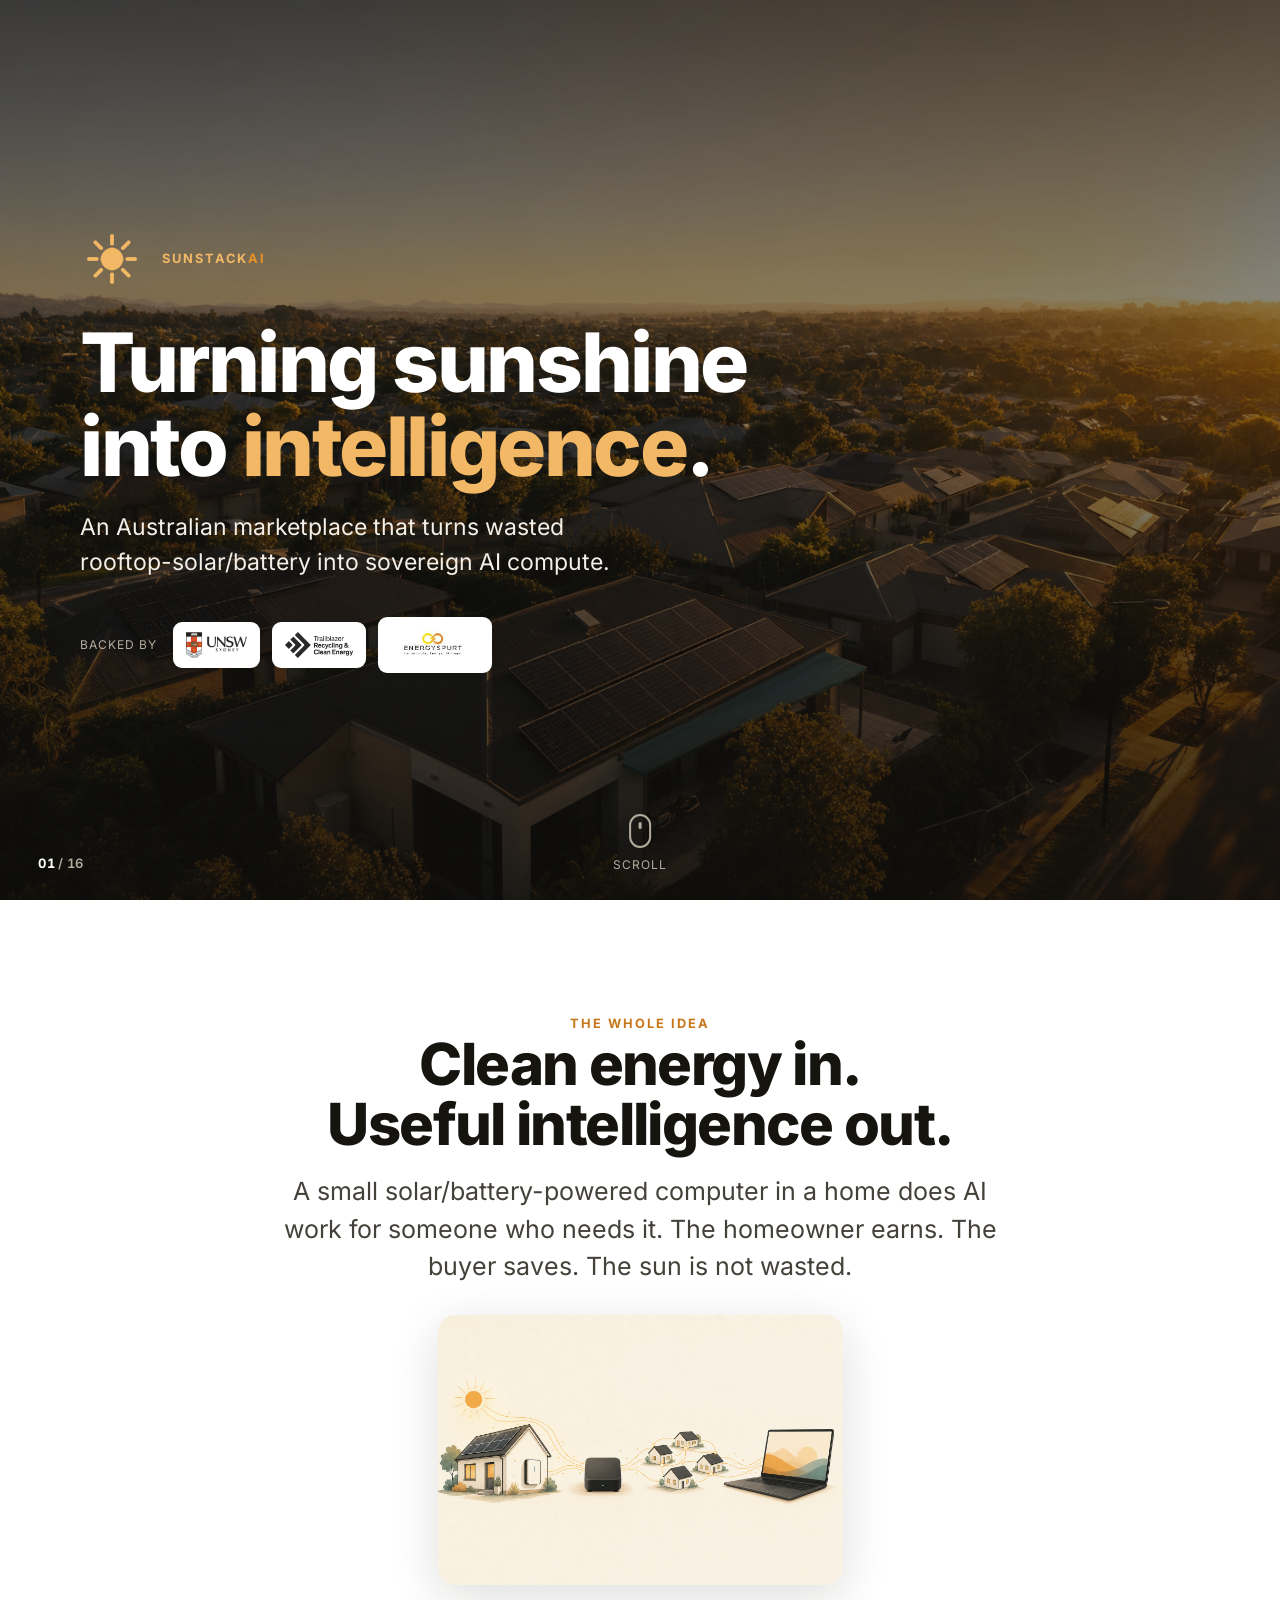
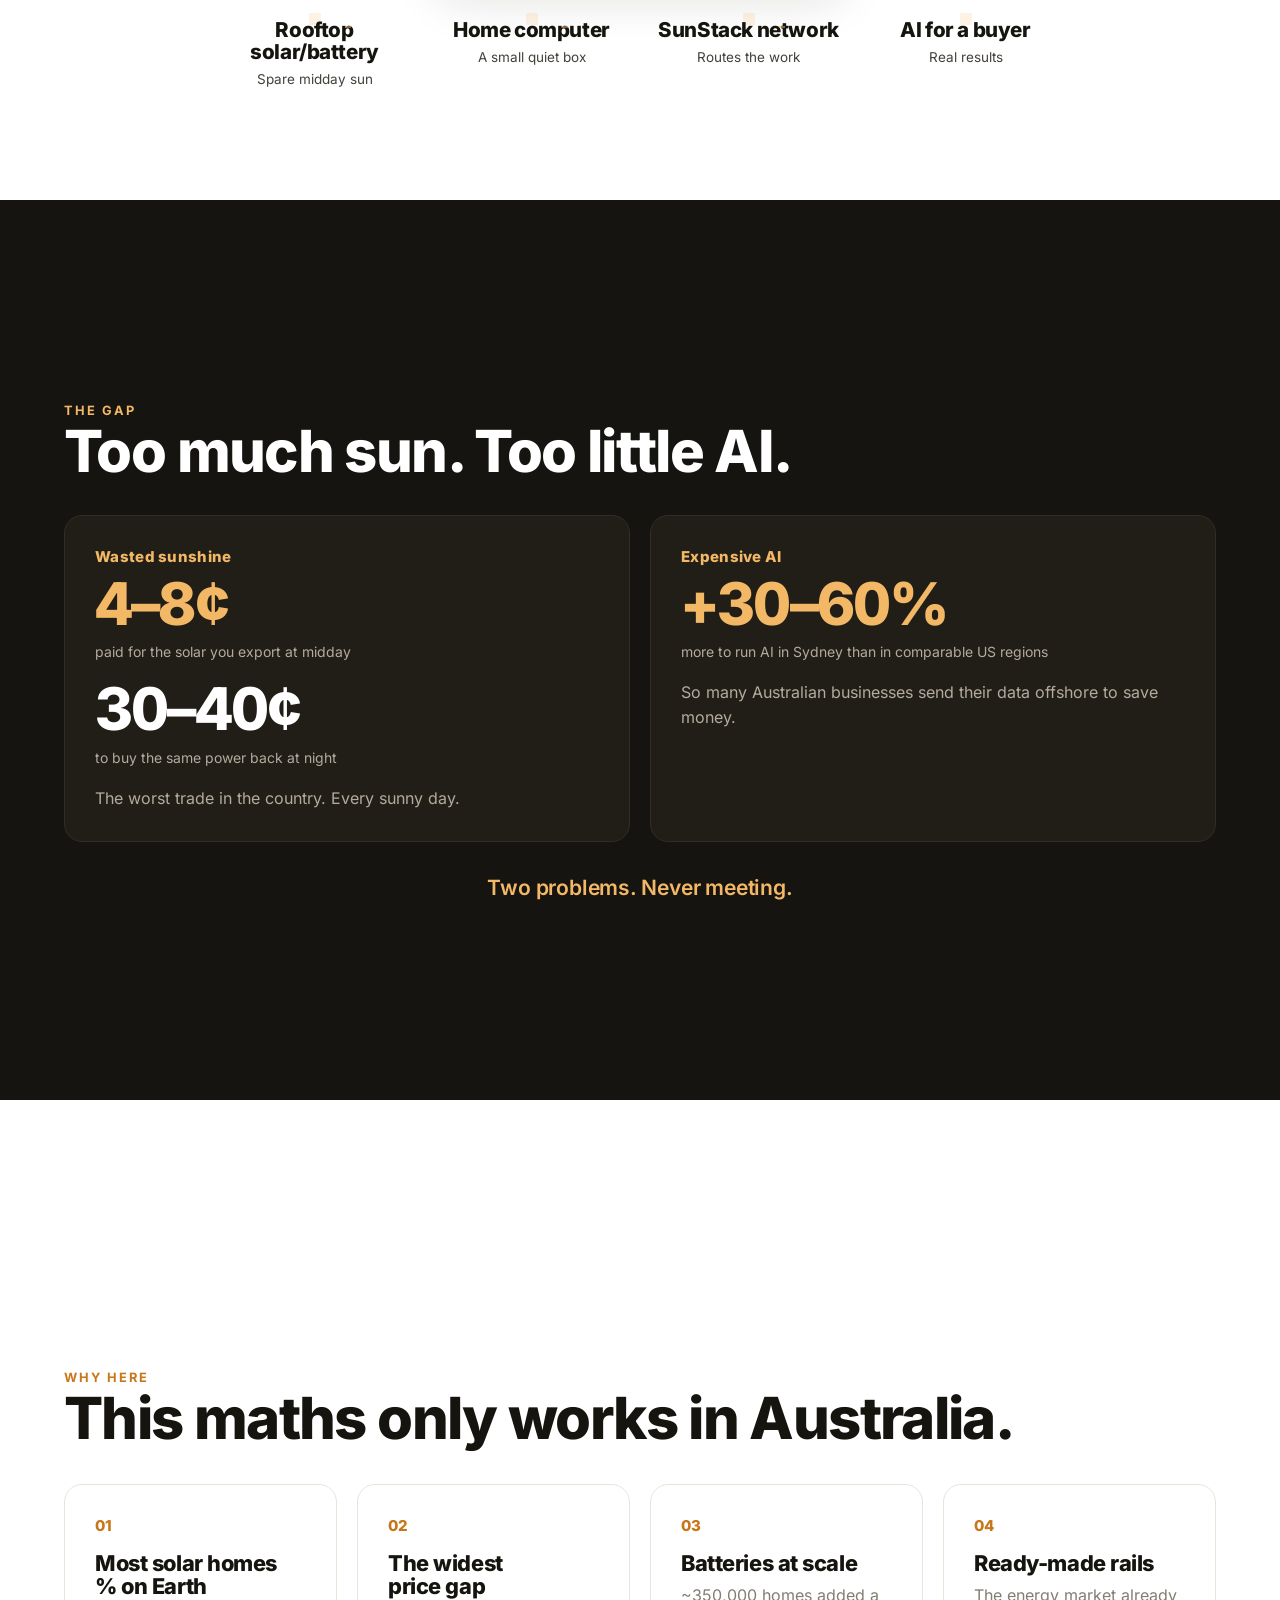
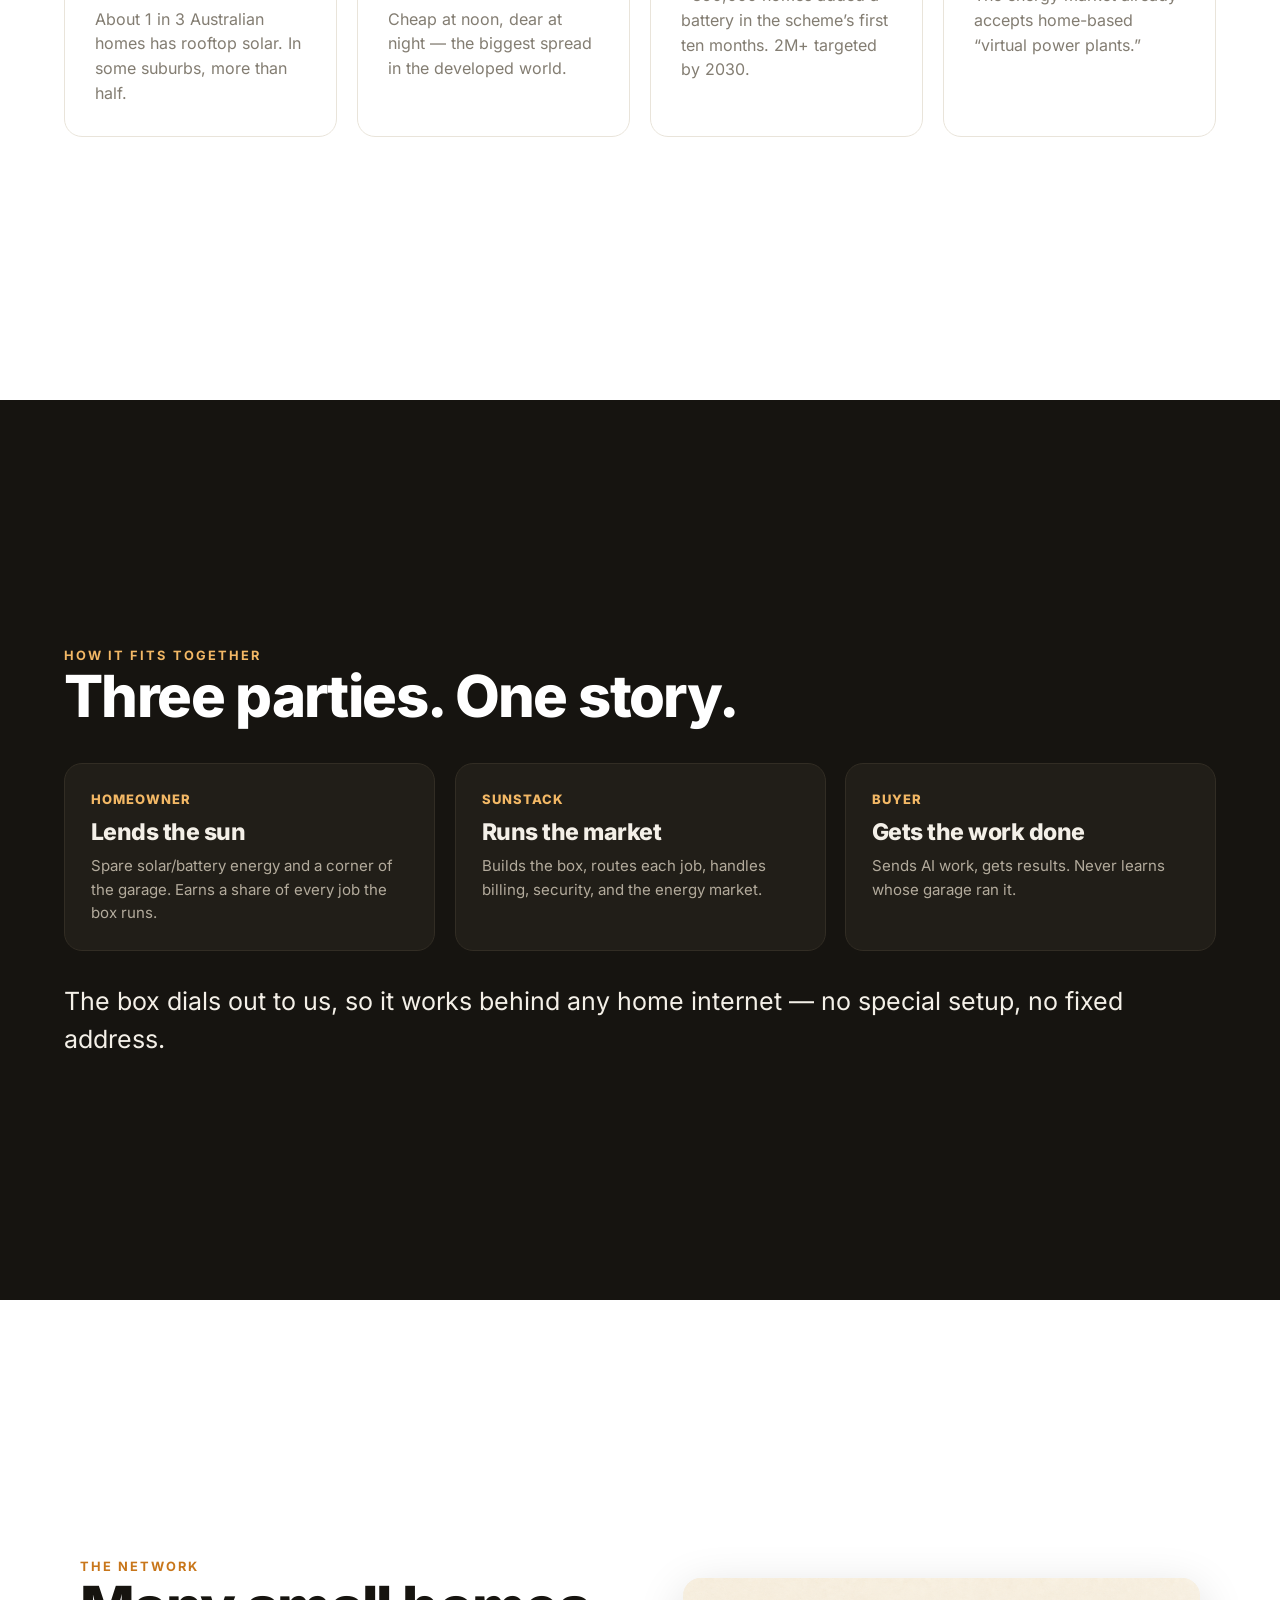
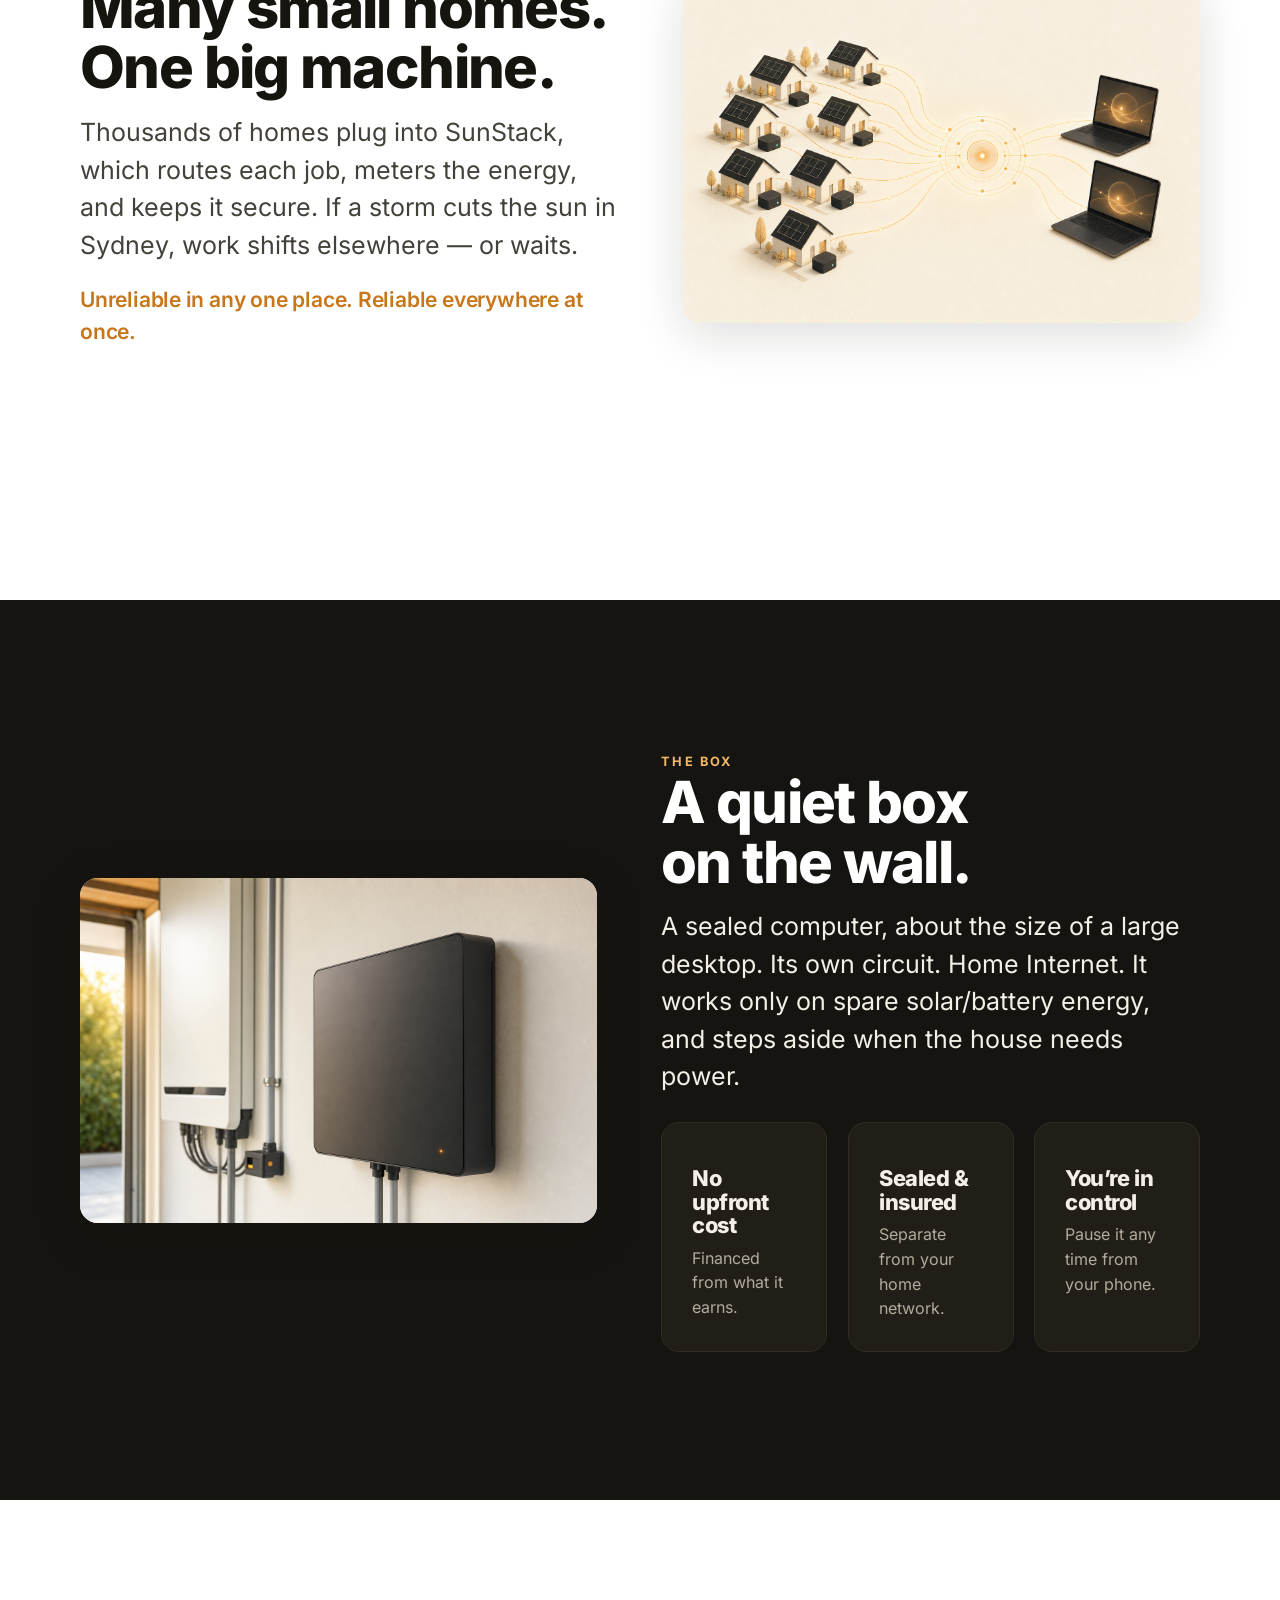
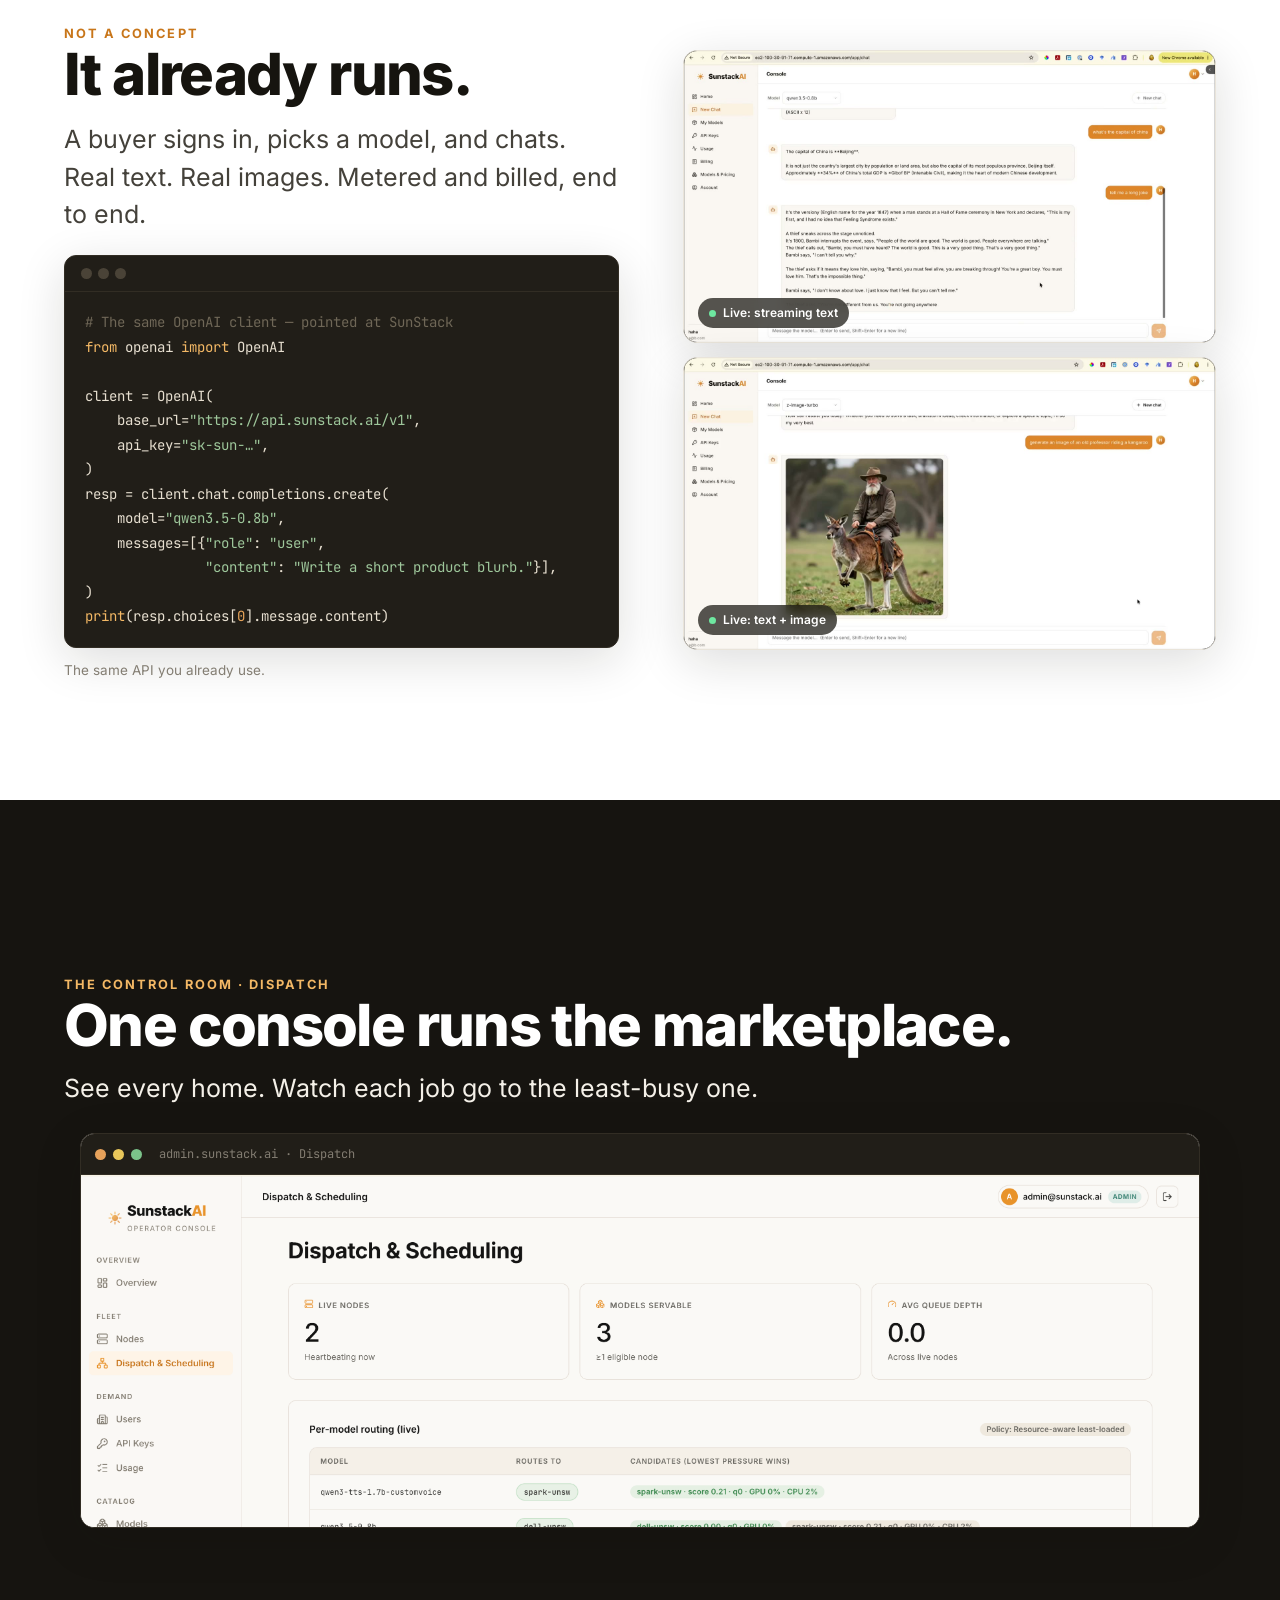
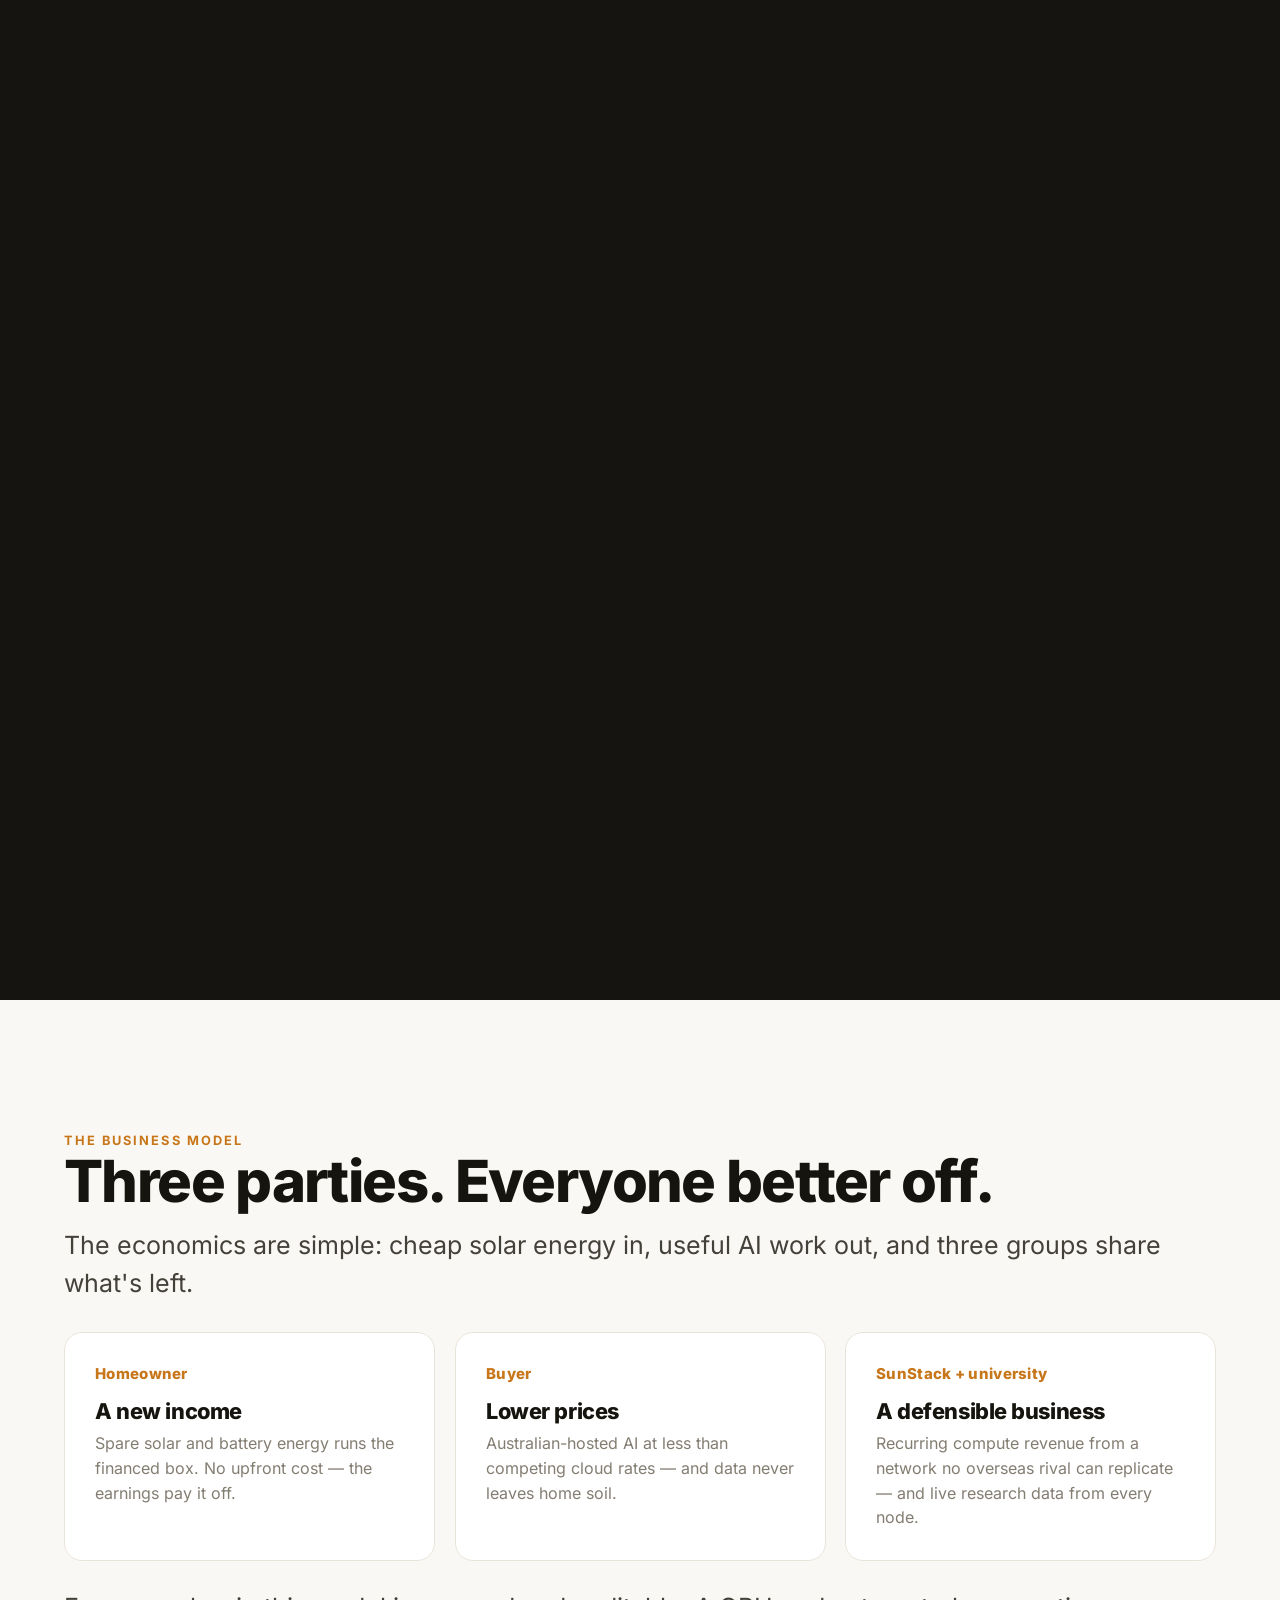
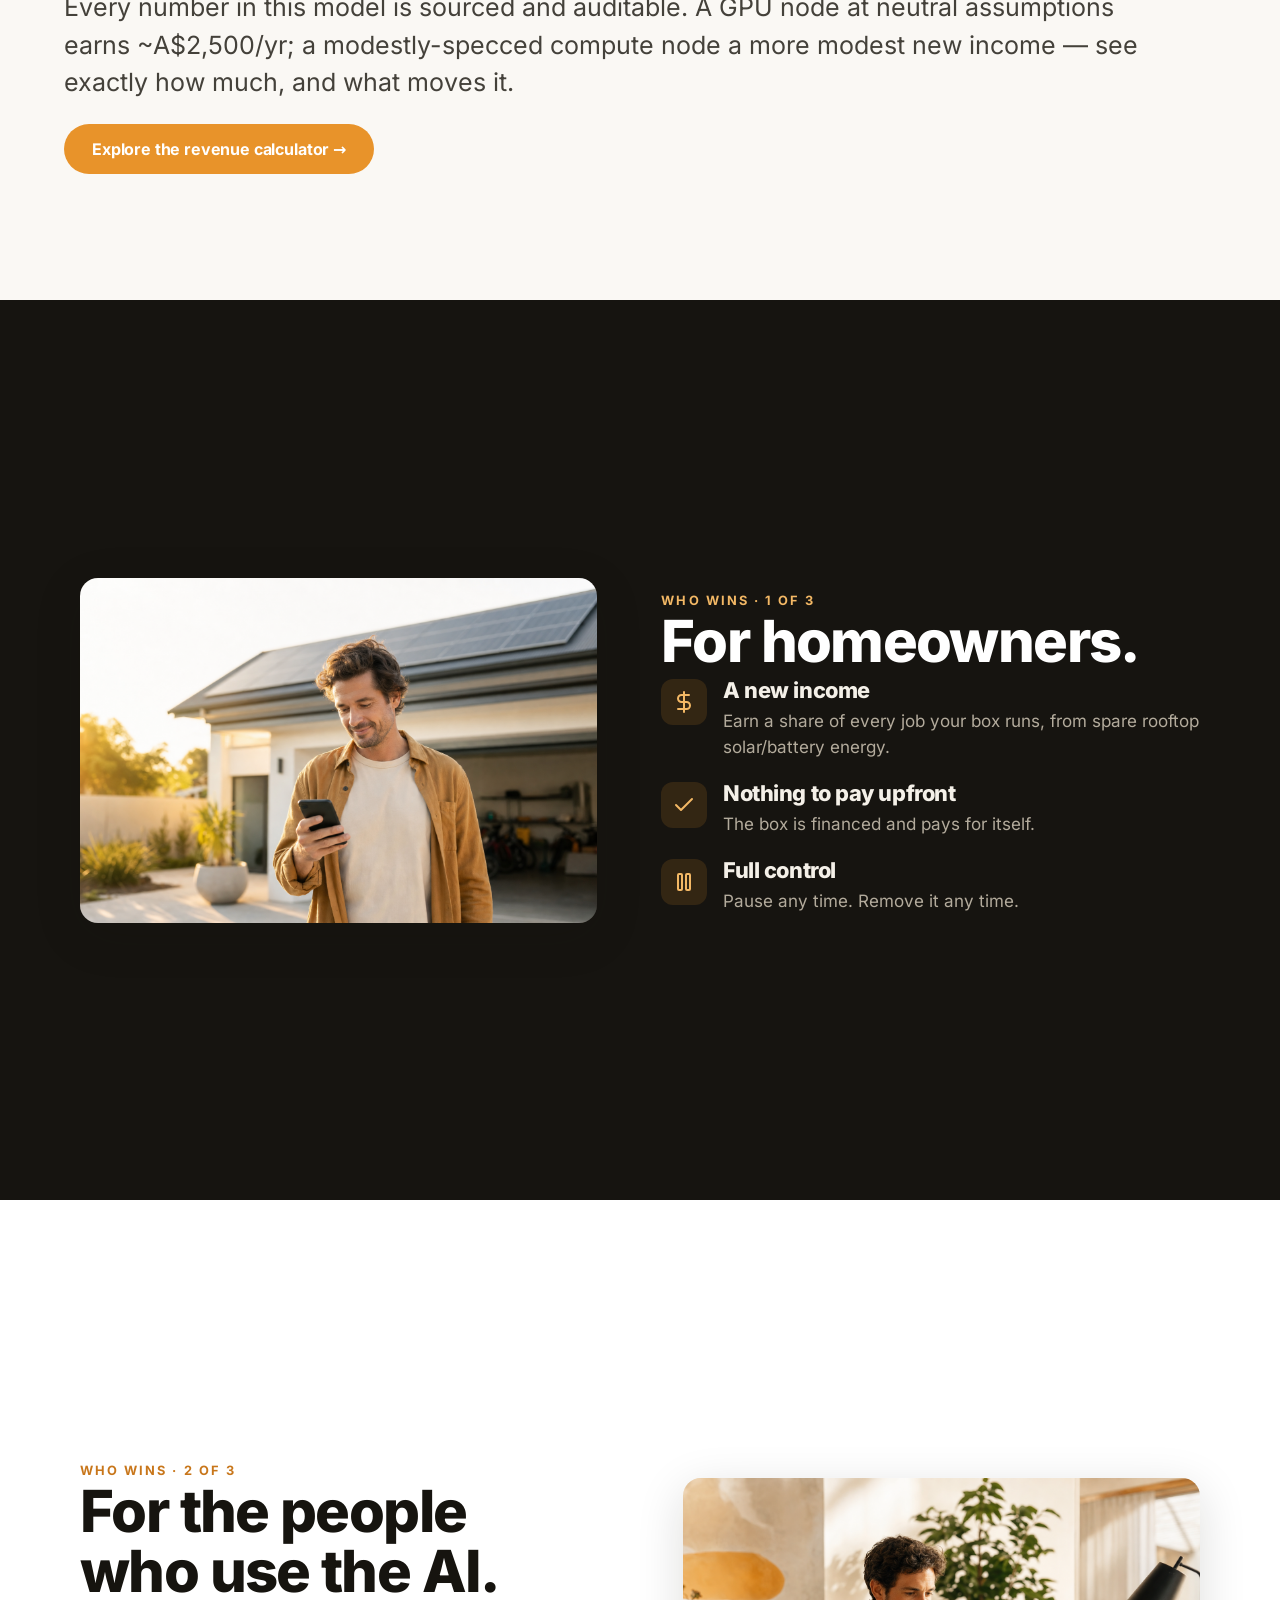
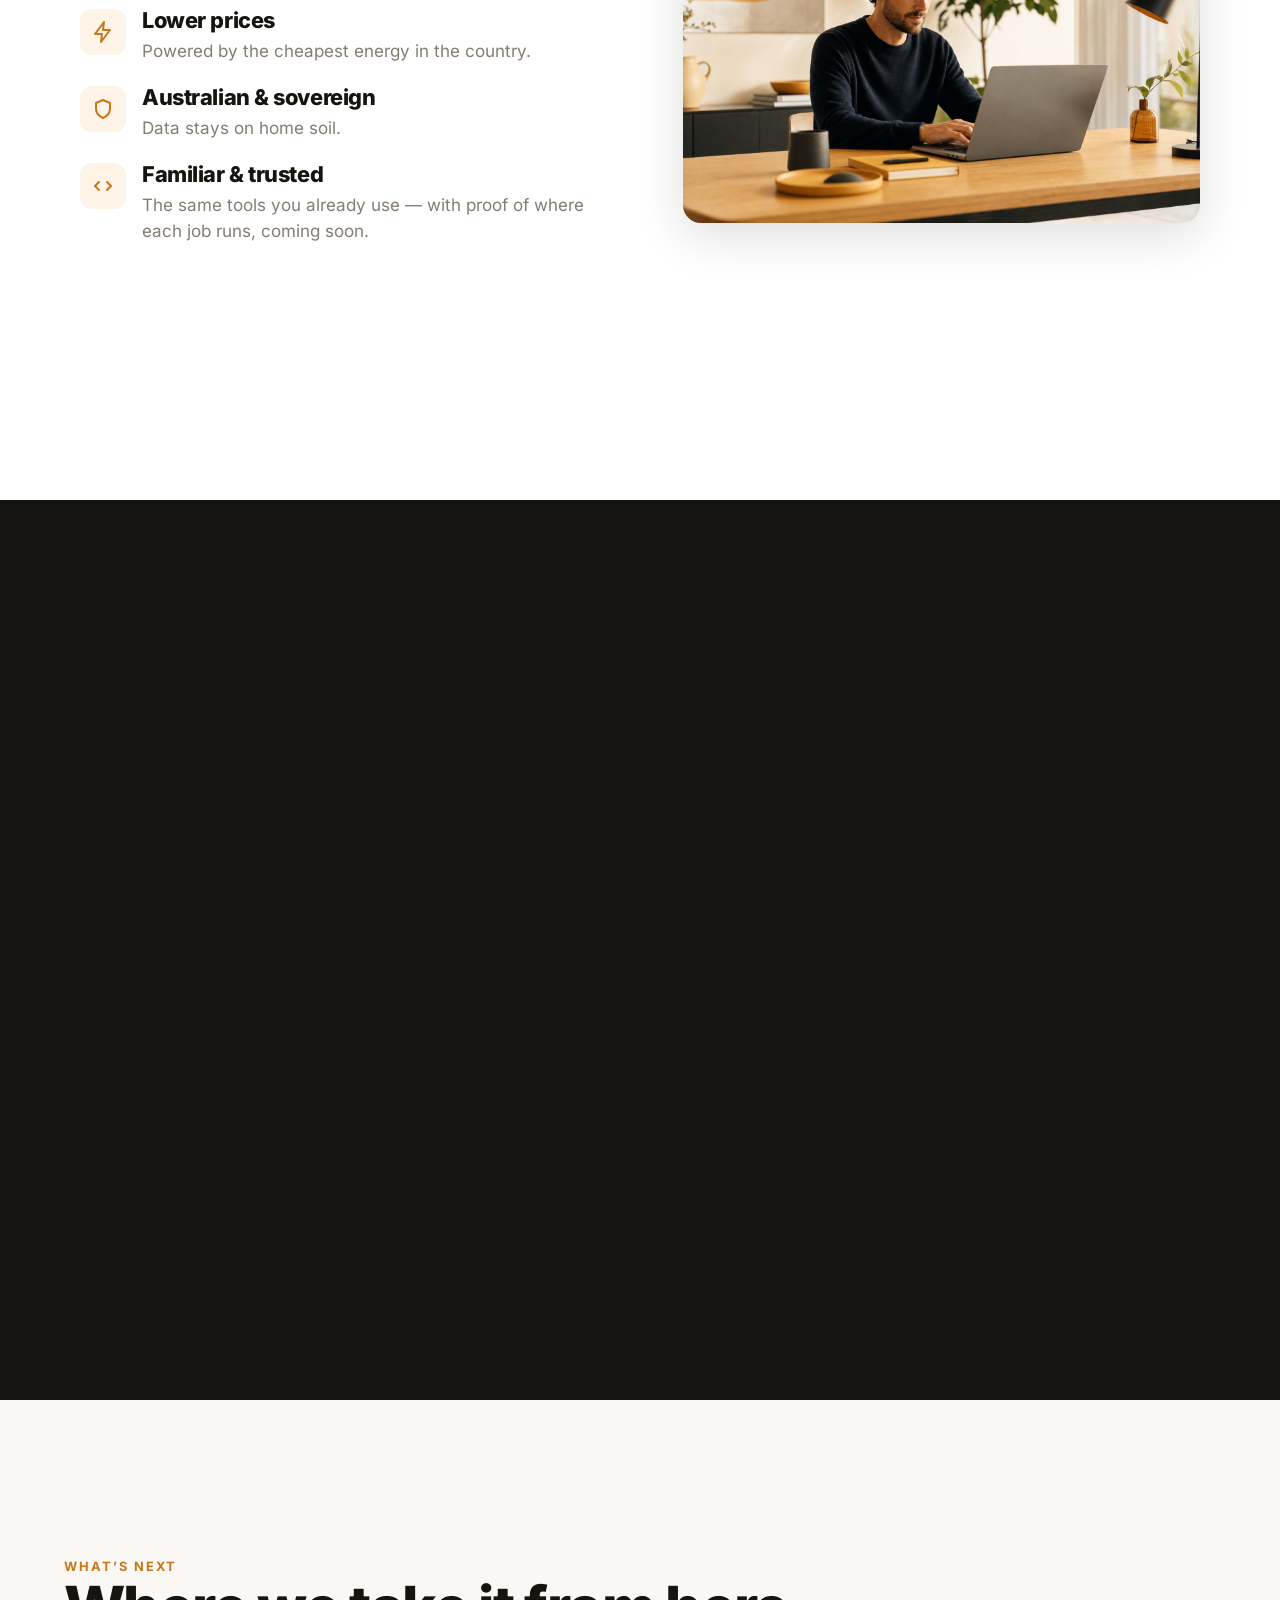
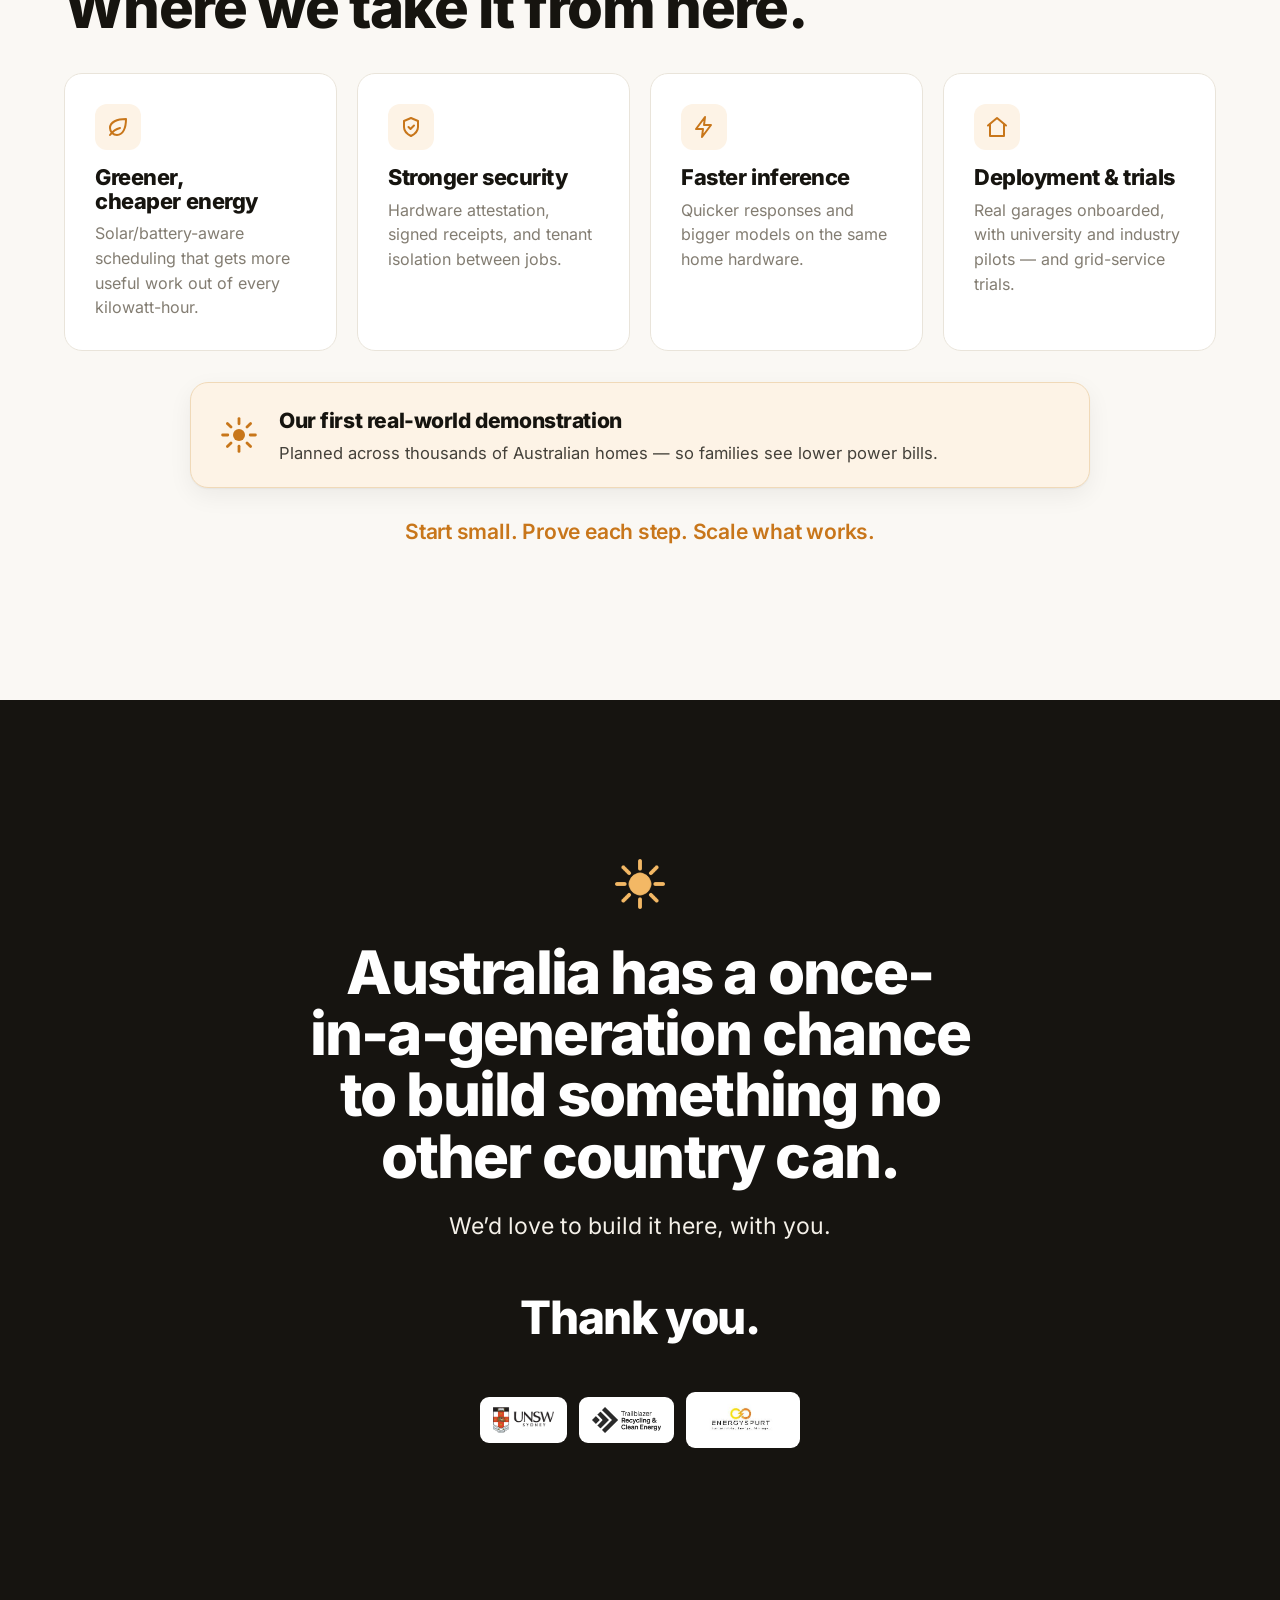
==== index.html @ ddd0b59d "calculator: seven MM-refinements — multimodal catalog, PAIR link, energy card, no overhead/lifetime " ====
<!doctype html>
<html lang="en">
<head>
<meta charset="utf-8" />
<meta name="viewport" content="width=device-width, initial-scale=1" />
<title>SunStack — turning sunshine into intelligence</title>
<meta name="description" content="An Australian marketplace that turns rooftop-solar/battery surplus into sovereign AI compute. Homeowners host solar/battery-powered GPUs; buyers get cheaper, Australia-based AI." />
<meta name="theme-color" content="#161410" />
<meta property="og:title" content="SunStack — turning sunshine into intelligence" />
<meta property="og:description" content="Australia wastes its midday sun and overpays for AI. SunStack connects the two: solar/battery-powered home GPUs serving sovereign AI compute." />
<meta property="og:type" content="website" />
<link rel="icon" type="image/svg+xml" href="assets/favicon.svg" />
<link rel="preload" href="assets/fonts/inter-var.woff2" as="font" type="font/woff2" crossorigin />
<link rel="stylesheet" href="assets/css/styles.css" />
</head>
<body>
<a class="skip" href="#tile-1">Skip to content</a>

<div class="progressbar" id="progressbar" aria-hidden="true"></div>
<header class="topbar" id="topbar" aria-label="Section navigation">
  <a class="wordmark" href="#tile-1" aria-label="SunStack — back to start">
    <svg class="sm" viewBox="0 0 100 100" aria-hidden="true">
      <circle class="core" cx="50" cy="50" r="20"></circle>
      <g>
        <line class="ray" x1="50" y1="8" x2="50" y2="22"></line>
        <line class="ray" x1="50" y1="78" x2="50" y2="92"></line>
        <line class="ray" x1="8" y1="50" x2="22" y2="50"></line>
        <line class="ray" x1="78" y1="50" x2="92" y2="50"></line>
        <line class="ray" x1="21" y1="21" x2="31" y2="31"></line>
        <line class="ray" x1="69" y1="69" x2="79" y2="79"></line>
        <line class="ray" x1="79" y1="21" x2="69" y2="31"></line>
        <line class="ray" x1="31" y1="69" x2="21" y2="79"></line>
      </g>
    </svg>
    Sunstack<span class="ai">AI</span>
  </a>
  <nav class="chapters" id="chapters" aria-label="Sections"></nav>
</header>
<div class="counter" id="counter" aria-hidden="true"><b>01</b> / 16</div>
<div class="kbdhint" id="kbdhint"><kbd>↓</kbd> or <kbd>Space</kbd> to advance</div>

<div class="lightbox" id="lightbox" aria-hidden="true">
  <video id="lightboxVideo" src="assets/video/text-image.mp4" controls loop playsinline></video>
</div>

<main id="deck">

  <!-- 1 · COVER ============================================= -->
  <section class="tile t-dark cover" id="tile-1" data-surface="dark" aria-label="SunStack — cover">
    <div class="bg" id="coverBg"></div>
    <div class="scrim"></div>
    <div class="tile-inner">
      <div class="cover-head" data-anim style="--i:0">
        <svg class="sunmark" viewBox="0 0 100 100" aria-hidden="true">
          <circle class="core" cx="50" cy="50" r="17"></circle>
          <line class="ray" x1="74" y1="50" x2="86" y2="50"></line>
          <line class="ray" x1="67" y1="67" x2="76" y2="76"></line>
          <line class="ray" x1="50" y1="74" x2="50" y2="86"></line>
          <line class="ray" x1="33" y1="67" x2="24" y2="76"></line>
          <line class="ray" x1="26" y1="50" x2="14" y2="50"></line>
          <line class="ray" x1="33" y1="33" x2="24" y2="24"></line>
          <line class="ray" x1="50" y1="26" x2="50" y2="14"></line>
          <line class="ray" x1="67" y1="33" x2="76" y2="24"></line>
        </svg>
        <span class="eyebrow" style="margin:0">Sunstack<span class="ai">AI</span></span>
      </div>
      <h1 class="display" data-anim style="--i:1">Turning sunshine<br>into <span class="accent">intelligence</span>.</h1>
      <p class="sub" data-anim style="--i:2">An Australian marketplace that turns wasted <span class="nowrap">rooftop-solar/battery</span> into sovereign AI compute.</p>
      <div class="backers" data-anim style="--i:3;margin-top:38px">
        <span class="lead-in">Backed by</span>
        <span class="logo-chip"><img src="assets/logos/unsw.png" alt="UNSW" /></span>
        <span class="logo-chip"><img src="assets/logos/trace.png" alt="TRaCE" /></span>
        <a class="logo-chip logo-chip-stacked" href="https://www.energyspurt.com.au/" target="_blank" rel="noopener"><img src="assets/logos/energyspurt.png" alt="Energy Spurt" /></a>
      </div>
    </div>
    <div class="scrollhint" aria-hidden="true"><span class="m"></span>Scroll</div>
  </section>

  <!-- 2 · OVERVIEW (idea + value flow) ====================== -->
  <section class="tile t-light" id="tile-2" data-surface="light" aria-label="Overview">
    <div class="tile-inner narrow" style="text-align:center">
      <span class="eyebrow" data-anim style="--i:0">The whole idea</span>
      <h2 class="h" data-anim style="--i:1">Clean energy in.<br>Useful intelligence out.</h2>
      <p class="lead center" data-anim style="--i:2;margin-top:18px">
        A small solar/battery-powered computer in a home does AI work for someone who needs it.
        The homeowner earns. The buyer saves. The sun is not wasted.
      </p>
      <div class="figure" data-anim style="--i:3;margin-top:30px;max-width:840px;margin-inline:auto">
        <img src="assets/img/value-flow.png" alt="Rooftop solar/battery powers a home compute node, which joins the SunStack network and serves AI to a buyer" onerror="this.closest('.figure').style.display='none'" />
      </div>
      <div class="flowstrip">
        <div class="flowstep" data-anim style="--i:4"><span class="dot"></span><h4>Rooftop solar/battery</h4><p>Spare midday sun</p></div>
        <div class="flowstep" data-anim style="--i:5"><span class="dot"></span><h4>Home computer</h4><p>A small quiet box</p></div>
        <div class="flowstep" data-anim style="--i:6"><span class="dot"></span><h4>SunStack network</h4><p>Routes the work</p></div>
        <div class="flowstep" data-anim style="--i:7"><span class="dot"></span><h4>AI for a buyer</h4><p>Real results</p></div>
      </div>
    </div>
  </section>

  <!-- 3 · THE GAP (motivation, combined) =================== -->
  <section class="tile t-dark" id="tile-3" data-surface="dark" aria-label="The gap">
    <div class="tile-inner wide">
      <span class="eyebrow" data-anim style="--i:0">The gap</span>
      <h2 class="h" data-anim style="--i:1;color:#fff">Too much sun. Too little AI.</h2>
      <div class="cards two" style="margin-top:34px">
        <div class="card" data-anim style="--i:2">
          <div class="knum">Wasted sunshine</div>
          <div class="gap-stats">
            <div class="gstat"><span class="num amber" data-count="8" data-prefix="4–" data-suffix="¢">4–8¢</span><span class="gl">paid for the solar you export at midday</span></div>
            <div class="gstat"><span class="num" data-count="40" data-prefix="30–" data-suffix="¢">30–40¢</span><span class="gl">to buy the same power back at night</span></div>
          </div>
          <p class="cardnote">The worst trade in the country. Every sunny day.</p>
        </div>
        <div class="card" data-anim style="--i:3">
          <div class="knum">Expensive AI</div>
          <div class="gap-stats">
            <div class="gstat"><span class="num amber" data-count="60" data-prefix="+30–" data-suffix="%">+30–60%</span><span class="gl">more to run AI in Sydney than in comparable US regions</span></div>
          </div>
          <p class="cardnote">So many Australian businesses send their data offshore to save money.</p>
        </div>
      </div>
      <p class="kicker" data-anim style="--i:4;text-align:center;margin-top:30px">Two problems. Never meeting.</p>
    </div>
  </section>

  <!-- 4 · WHY AUSTRALIA ==================================== -->
  <section class="tile t-light" id="tile-4" data-surface="light" aria-label="Why only Australia">
    <div class="tile-inner wide">
      <span class="eyebrow" data-anim style="--i:0">Why here</span>
      <h2 class="h" data-anim style="--i:1">This maths only works in Australia.</h2>
      <div class="cards" style="margin-top:36px">
        <div class="card" data-anim style="--i:2">
          <div class="knum">01</div><h3>Most solar homes % on Earth</h3>
          <p>About 1 in 3 Australian homes has rooftop solar. In some suburbs, more than half.</p>
        </div>
        <div class="card" data-anim style="--i:3">
          <div class="knum">02</div><h3>The widest price gap</h3>
          <p>Cheap at noon, dear at night — the biggest spread in the developed world.</p>
        </div>
        <div class="card" data-anim style="--i:4">
          <div class="knum">03</div><h3>Batteries at scale</h3>
          <p>~350,000 homes added a battery in the scheme’s first ten months. 2M+ targeted by 2030.</p>
        </div>
        <div class="card" data-anim style="--i:5">
          <div class="knum">04</div><h3>Ready-made rails</h3>
          <p>The energy market already accepts home-based “virtual power plants.”</p>
        </div>
      </div>
    </div>
  </section>

  <!-- 5 · THREE PARTIES =================================== -->
  <section class="tile t-dark" id="tile-5" data-surface="dark" aria-label="Three parties, one story">
    <div class="tile-inner wide">
      <span class="eyebrow" data-anim style="--i:0">How it fits together</span>
      <h2 class="h" data-anim style="--i:1;color:#fff">Three parties. One story.</h2>
      <div class="trio" style="margin-top:36px">
        <div class="who" data-anim style="--i:2">
          <div class="role">Homeowner</div>
          <h3>Lends the sun</h3>
          <p>Spare solar/battery energy and a corner of the garage. Earns a share of every job the box runs.</p>
        </div>
        <div class="who" data-anim style="--i:3">
          <div class="role">SunStack</div>
          <h3>Runs the market</h3>
          <p>Builds the box, routes each job, handles billing, security, and the energy market.</p>
        </div>
        <div class="who" data-anim style="--i:4">
          <div class="role">Buyer</div>
          <h3>Gets the work done</h3>
          <p>Sends AI work, gets results. Never learns whose garage ran it.</p>
        </div>
      </div>
      <p class="lead" data-anim style="--i:5;margin-top:32px;max-width:70ch">
        The box dials out to us, so it works behind any home internet — no special setup, no fixed address.
      </p>
    </div>
  </section>

  <!-- 6 · THE NETWORK ===================================== -->
  <section class="tile t-light" id="tile-6" data-surface="light" aria-label="How the network is structured">
    <div class="tile-inner">
      <div class="split">
        <div class="copy">
          <span class="eyebrow" data-anim style="--i:0">The network</span>
          <h2 class="h" data-anim style="--i:1">Many small homes.<br>One big machine.</h2>
          <p class="lead" data-anim style="--i:2;margin-top:16px">
            Thousands of homes plug into SunStack, which routes each job, meters the energy, and
            keeps it secure. If a storm cuts the sun in Sydney, work shifts elsewhere — or waits.
          </p>
          <p class="kicker" data-anim style="--i:3;margin-top:20px">Unreliable in any one place. Reliable everywhere at once.</p>
        </div>
        <div class="media">
          <div class="figure" data-anim style="--i:4">
            <img src="assets/img/network-structure.png" alt="Many home solar nodes gathered through the SunStack hub and out to the laptops of the people who use the AI" onerror="this.closest('.figure').style.display='none'" />
          </div>
        </div>
      </div>
    </div>
  </section>

  <!-- 7 · THE NODE ========================================= -->
  <section class="tile t-dark" id="tile-7" data-surface="dark" aria-label="What lives in the garage">
    <div class="tile-inner">
      <div class="split media-left">
        <div class="media">
          <div class="figure" data-anim style="--i:0">
            <img src="assets/img/node-garage.png" alt="A small sealed SunStack compute node mounted on a clean garage wall" onerror="this.closest('.figure').style.background='var(--dark-2)'" />
          </div>
        </div>
        <div class="copy">
          <span class="eyebrow" data-anim style="--i:1">The box</span>
          <h2 class="h" data-anim style="--i:2;color:#fff">A quiet box on the wall.</h2>
          <p class="lead" data-anim style="--i:3;margin-top:16px">
            A sealed computer, about the size of a large desktop. Its own circuit.
            Home Internet. It works only on spare solar/battery energy, and steps aside when the house needs power.
          </p>
          <div class="cards three" style="margin-top:26px">
            <div class="card" data-anim style="--i:4"><h3>No upfront cost</h3><p>Financed from what it earns.</p></div>
            <div class="card" data-anim style="--i:5"><h3>Sealed &amp; insured</h3><p>Separate from your home network.</p></div>
            <div class="card" data-anim style="--i:6"><h3>You’re in control</h3><p>Pause it any time from your phone.</p></div>
          </div>
        </div>
      </div>
    </div>
  </section>

  <!-- 8 · PROTOTYPE: BUYER DEMO =========================== -->
  <section class="tile t-light" id="tile-8" data-surface="light" aria-label="It runs today — buyer demo">
    <div class="tile-inner wide">
      <div class="split">
        <div class="copy">
          <span class="eyebrow" data-anim style="--i:0">Not a concept</span>
          <h2 class="h" data-anim style="--i:1">It already runs.</h2>
          <p class="lead" data-anim style="--i:2;margin-top:16px">
            A buyer signs in, picks a model, and chats. Real text. Real images.
            Metered and billed, end to end.
          </p>
          <div class="codecard" data-anim style="--i:3;margin-top:22px">
            <div class="bar"><i></i><i></i><i></i></div>
<pre><span class="c"># The same OpenAI client — pointed at SunStack</span>
<span class="k">from</span> openai <span class="k">import</span> OpenAI

client = OpenAI(
    base_url=<span class="s">"https://api.sunstack.ai/v1"</span>,
    api_key=<span class="s">"sk-sun-…"</span>,
)
resp = client.chat.completions.create(
    model=<span class="s">"qwen3.5-0.8b"</span>,
    messages=[{<span class="s">"role"</span>: <span class="s">"user"</span>,
               <span class="s">"content"</span>: <span class="s">"Write a short product blurb."</span>}],
)
<span class="k">print</span>(resp.choices[<span class="n">0</span>].message.content)</pre>
          </div>
          <p data-anim style="--i:4;margin-top:12px;color:var(--muted);font-size:13.5px">The same API you already use.</p>
        </div>
        <div class="media media-videos">
          <div class="videowrap" data-anim style="--i:2" role="button" tabindex="0" aria-label="Play the streaming-text demo full screen">
            <video src="assets/video/text-only.mp4" poster="assets/video/text-only-poster.jpg" muted loop playsinline autoplay preload="metadata"></video>
            <div class="tag"><span class="live"></span> Live: streaming text</div>
          </div>
          <div class="videowrap" data-anim style="--i:3" role="button" tabindex="0" aria-label="Play the text-and-image demo full screen">
            <video src="assets/video/text-image.mp4" poster="assets/video/poster.jpg" muted loop playsinline autoplay preload="metadata"></video>
            <div class="tag"><span class="live"></span> Live: text + image</div>
          </div>
        </div>
      </div>
    </div>
  </section>

  <!-- 9 · PROTOTYPE: OPERATOR DISPATCH ==================== -->
  <section class="tile t-dark" id="tile-9" data-surface="dark" aria-label="Operator dispatch">
    <div class="tile-inner wide">
      <span class="eyebrow" data-anim style="--i:0">The control room · Dispatch</span>
      <h2 class="h" data-anim style="--i:1;color:#fff">One console runs the marketplace.</h2>
      <p class="lead" data-anim style="--i:2;margin-top:14px;max-width:64ch;color:var(--on-dark)">
        See every home. Watch each job go to the least-busy one.
      </p>
      <div class="frame operator-shot" data-anim style="--i:3">
        <div class="bar"><i></i><i></i><i></i><span class="url">admin.sunstack.ai · Dispatch</span></div>
        <img src="assets/shots/dispatch-scheduling.png" alt="Live per-model routing: each job goes to the least-busy node" />
      </div>
    </div>
  </section>

  <!-- 10 · PROTOTYPE: OPERATOR ENERGY ===================== -->
  <section class="tile t-dark" id="tile-10" data-surface="dark" aria-label="Operator energy">
    <div class="tile-inner wide">
      <span class="eyebrow" data-anim style="--i:0">The control room · Energy</span>
      <h2 class="h" data-anim style="--i:1;color:#fff">One console tracks the energy.</h2>
      <p class="lead" data-anim style="--i:2;margin-top:14px;max-width:64ch;color:var(--on-dark)">
        Track usage, energy, and billing across the fleet.
      </p>
      <div class="frame operator-shot" data-anim style="--i:3">
        <div class="bar"><i></i><i></i><i></i><span class="url">admin.sunstack.ai · Energy</span></div>
        <img src="assets/shots/energy.png" alt="Energy served, broken down per node" />
      </div>
    </div>
  </section>

  <!-- 11 · BUSINESS MODEL TEASER ========================== -->
  <section class="tile t-parchment" id="tile-11" data-surface="light" aria-label="The business model">
    <div class="tile-inner wide">
      <span class="eyebrow" data-anim style="--i:0">The business model</span>
      <h2 class="h" data-anim style="--i:1">Three parties. Everyone better off.</h2>
      <p class="lead" data-anim style="--i:2;margin-top:16px;max-width:70ch">
        The economics are simple: cheap solar energy in, useful AI work out, and three groups share what's left.
      </p>
      <div class="cards three" style="margin-top:30px">
        <div class="card" data-anim style="--i:3">
          <div class="knum">Homeowner</div>
          <h3>A new income</h3>
          <p>Spare solar and battery energy runs the financed box. No upfront cost — the earnings pay it off.</p>
        </div>
        <div class="card" data-anim style="--i:4">
          <div class="knum">Buyer</div>
          <h3>Lower prices</h3>
          <p>Australian-hosted AI at less than competing cloud rates — and data never leaves home soil.</p>
        </div>
        <div class="card" data-anim style="--i:5">
          <div class="knum">SunStack + university</div>
          <h3>A defensible business</h3>
          <p>Recurring compute revenue from a network no overseas rival can replicate — and live research data from every node.</p>
        </div>
      </div>
      <p class="lead" data-anim style="--i:6;margin-top:28px;max-width:70ch">
        Every number in this model is sourced and auditable. A GPU node at neutral assumptions earns ~A$2,500/yr;
        a modestly-specced compute node a more modest new income — see exactly how much, and what moves it.
        <!-- Computed from SunStackEngine.computeScenario with default state (neutral):
             mac_studio_m3ultra_256 + minimax_m3 Q4, 60% free / 30% solar / 10% grid,
             concurrency=12, homeownerShare=0.55, undercut=0.20, financed=true,
             hardwareLifetimeYears=5 (constant, no overhead)
             → homeowner A$2,495/yr net, operator A$70/yr margin (rig cost A$9,868 AUD).
             Config: utilization=0.40, activeHours=16. -->
      </p>
      <div data-anim style="--i:7;margin-top:22px">
        <a class="btn" href="calculator.html">Explore the revenue calculator →</a>
      </div>
    </div>
  </section>

  <!-- 12 · BENEFITS: HOMEOWNERS =========================== -->
  <section class="tile t-dark" id="tile-12" data-surface="dark" aria-label="Benefits for homeowners">
    <div class="tile-inner">
      <div class="split media-left">
        <div class="media">
          <div class="figure" data-anim style="--i:0;background:var(--dark-2)">
            <img src="assets/img/homeowner-spot.png" alt="A homeowner checking their earnings on a phone, solar roof behind" onerror="this.closest('.figure').style.display='none'" />
          </div>
        </div>
        <div class="copy">
          <span class="eyebrow" data-anim style="--i:1">Who wins · 1 of 3</span>
          <h2 class="h" data-anim style="--i:2;color:#fff">For homeowners.</h2>
          <div class="points">
            <div class="point" data-anim style="--i:3">
              <div class="chip" aria-hidden="true"><svg viewBox="0 0 24 24" fill="none" stroke="currentColor" stroke-width="2" stroke-linecap="round" stroke-linejoin="round"><path d="M12 2v20M17 5H9.5a3.5 3.5 0 0 0 0 7h5a3.5 3.5 0 0 1 0 7H6"/></svg></div>
              <div class="txt"><h3>A new income</h3><p>Earn a share of every job your box runs, from spare rooftop solar/battery energy.</p></div>
            </div>
            <div class="point" data-anim style="--i:4">
              <div class="chip" aria-hidden="true"><svg viewBox="0 0 24 24" fill="none" stroke="currentColor" stroke-width="2" stroke-linecap="round" stroke-linejoin="round"><path d="M20 6 9 17l-5-5"/></svg></div>
              <div class="txt"><h3>Nothing to pay upfront</h3><p>The box is financed and pays for itself.</p></div>
            </div>
            <div class="point" data-anim style="--i:5">
              <div class="chip" aria-hidden="true"><svg viewBox="0 0 24 24" fill="none" stroke="currentColor" stroke-width="2" stroke-linecap="round" stroke-linejoin="round"><rect x="6" y="4" width="4" height="16" rx="1"/><rect x="14" y="4" width="4" height="16" rx="1"/></svg></div>
              <div class="txt"><h3>Full control</h3><p>Pause any time. Remove it any time.</p></div>
            </div>
          </div>
        </div>
      </div>
    </div>
  </section>

  <!-- 13 · BENEFITS: BUYERS =============================== -->
  <section class="tile t-light" id="tile-13" data-surface="light" aria-label="Benefits for buyers">
    <div class="tile-inner">
      <div class="split">
        <div class="copy">
          <span class="eyebrow" data-anim style="--i:0">Who wins · 2 of 3</span>
          <h2 class="h" data-anim style="--i:1">For the people who use the AI.</h2>
          <div class="points">
            <div class="point" data-anim style="--i:2">
              <div class="chip" aria-hidden="true"><svg viewBox="0 0 24 24" fill="none" stroke="currentColor" stroke-width="2" stroke-linecap="round" stroke-linejoin="round"><path d="M13 2 4 14h7l-1 8 9-12h-7z"/></svg></div>
              <div class="txt"><h3>Lower prices</h3><p>Powered by the cheapest energy in the country.</p></div>
            </div>
            <div class="point" data-anim style="--i:3">
              <div class="chip" aria-hidden="true"><svg viewBox="0 0 24 24" fill="none" stroke="currentColor" stroke-width="2" stroke-linecap="round" stroke-linejoin="round"><path d="M12 3l7 3v6c0 4-3 7-7 9-4-2-7-5-7-9V6z"/></svg></div>
              <div class="txt"><h3>Australian &amp; sovereign</h3><p>Data stays on home soil.</p></div>
            </div>
            <div class="point" data-anim style="--i:4">
              <div class="chip" aria-hidden="true"><svg viewBox="0 0 24 24" fill="none" stroke="currentColor" stroke-width="2" stroke-linecap="round" stroke-linejoin="round"><path d="m8 8-4 4 4 4M16 8l4 4-4 4"/></svg></div>
              <div class="txt"><h3>Familiar &amp; trusted</h3><p>The same tools you already use — with proof of where each job runs, coming soon.</p></div>
            </div>
          </div>
        </div>
        <div class="media">
          <div class="figure" data-anim style="--i:2">
            <img src="assets/img/buyer-spot.png" alt="A developer using the SunStack API at a laptop" onerror="this.closest('.figure').style.display='none'" />
          </div>
        </div>
      </div>
    </div>
  </section>

  <!-- 14 · BENEFITS: SOCIETY & UNIVERSITY (merged) ======== -->
  <section class="tile t-dark" id="tile-14" data-surface="dark" aria-label="Benefits for society and the university">
    <div class="tile-inner wide">
      <span class="eyebrow" data-anim style="--i:0">Who wins · 3 of 3</span>
      <h2 class="h" data-anim style="--i:1;color:#fff">For SunStack, the university, and the country.</h2>
      <div class="duo" style="margin-top:30px">
        <div class="duo-col" data-anim style="--i:2">
          <h3 class="duo-h">For SunStack &amp; the university</h3>
          <div class="points">
            <div class="point"><div class="chip" aria-hidden="true"><svg viewBox="0 0 24 24" fill="none" stroke="currentColor" stroke-width="2" stroke-linecap="round" stroke-linejoin="round"><path d="M3 3v18h18"/><path d="M7 15l4-5 3 3 5-7"/></svg></div><div class="txt"><h3>A defensible new business</h3><p>The first integrated operator of a national compute network — recurring revenue from compute and grid services.</p></div></div>
            <div class="point"><div class="chip" aria-hidden="true"><svg viewBox="0 0 24 24" fill="none" stroke="currentColor" stroke-width="2" stroke-linecap="round" stroke-linejoin="round"><path d="M12 3l2.5 5.5L20 9l-4 4 1 6-5-3-5 3 1-6-4-4 5.5-.5z"/></svg></div><div class="txt"><h3>Real research &amp; IP</h3><p>Energy-aware scheduling, attestation, virtual power plants, tenant isolation. The output: papers, patents, and trained engineers.</p></div></div>
            <div class="point"><div class="chip" aria-hidden="true"><svg viewBox="0 0 24 24" fill="none" stroke="currentColor" stroke-width="2" stroke-linecap="round" stroke-linejoin="round"><circle cx="12" cy="12" r="4"/><path d="M12 2v3M12 19v3M2 12h3M19 12h3M5 5l2 2M17 17l2 2M19 5l-2 2M7 17l-2 2"/></svg></div><div class="txt"><h3>A uniquely Australian story</h3><p>National infrastructure no other country can build the same way.</p></div></div>
          </div>
        </div>
        <div class="duo-col" data-anim style="--i:3">
          <h3 class="duo-h">For the country</h3>
          <div class="points">
            <div class="point"><div class="chip" aria-hidden="true"><svg viewBox="0 0 24 24" fill="none" stroke="currentColor" stroke-width="2" stroke-linecap="round" stroke-linejoin="round"><circle cx="12" cy="12" r="9"/><path d="M3 12h18M12 3c2.5 2.5 3.8 6 3.8 9S14.5 18.5 12 21"/></svg></div><div class="txt"><h3>Sovereign AI</h3><p>Designed so every job runs in an Australian home.</p></div></div>
            <div class="point"><div class="chip" aria-hidden="true"><svg viewBox="0 0 24 24" fill="none" stroke="currentColor" stroke-width="2" stroke-linecap="round" stroke-linejoin="round"><path d="M11 20A7 7 0 0 1 4 13c0-6 7-9 16-9 0 9-3 16-9 16z"/><path d="M4 20c3-4 6-6 10-7"/></svg></div><div class="txt"><h3>A calmer grid</h3><p>Soaks up midday surplus right where it’s made.</p></div></div>
            <div class="point"><div class="chip" aria-hidden="true"><svg viewBox="0 0 24 24" fill="none" stroke="currentColor" stroke-width="2" stroke-linecap="round" stroke-linejoin="round"><path d="M3 21h18M6 21V9l6-4 6 4v12M10 21v-6h4v6"/></svg></div><div class="txt"><h3>No new land</h3><p>Uses rooftops people already own.</p></div></div>
          </div>
        </div>
      </div>
    </div>
  </section>

  <!-- 15 · ROADMAP ======================================= -->
  <section class="tile t-parchment" id="tile-15" data-surface="light" aria-label="What's next">
    <div class="tile-inner wide">
      <span class="eyebrow" data-anim style="--i:0">What’s next</span>
      <h2 class="h" data-anim style="--i:1">Where we take it from here.</h2>
      <div class="cards" style="margin-top:36px">
        <div class="card" data-anim style="--i:2">
          <div class="chip" aria-hidden="true"><svg viewBox="0 0 24 24" fill="none" stroke="currentColor" stroke-width="2" stroke-linecap="round" stroke-linejoin="round"><path d="M11 20A7 7 0 0 1 4 13c0-6 7-9 16-9 0 9-3 16-9 16z"/><path d="M4 20c3-4 6-6 10-7"/></svg></div>
          <h3 style="margin-top:16px">Greener, cheaper energy</h3>
          <p>Solar/battery-aware scheduling that gets more useful work out of every kilowatt-hour.</p>
        </div>
        <div class="card" data-anim style="--i:3">
          <div class="chip" aria-hidden="true"><svg viewBox="0 0 24 24" fill="none" stroke="currentColor" stroke-width="2" stroke-linecap="round" stroke-linejoin="round"><path d="M12 3l7 3v6c0 4-3 7-7 9-4-2-7-5-7-9V6z"/><path d="M9.5 12l2 2 3.5-3.5"/></svg></div>
          <h3 style="margin-top:16px">Stronger security</h3>
          <p>Hardware attestation, signed receipts, and tenant isolation between jobs.</p>
        </div>
        <div class="card" data-anim style="--i:4">
          <div class="chip" aria-hidden="true"><svg viewBox="0 0 24 24" fill="none" stroke="currentColor" stroke-width="2" stroke-linecap="round" stroke-linejoin="round"><path d="M13 2 4 14h7l-1 8 9-12h-7z"/></svg></div>
          <h3 style="margin-top:16px">Faster inference</h3>
          <p>Quicker responses and bigger models on the same home hardware.</p>
        </div>
        <div class="card" data-anim style="--i:5">
          <div class="chip" aria-hidden="true"><svg viewBox="0 0 24 24" fill="none" stroke="currentColor" stroke-width="2" stroke-linecap="round" stroke-linejoin="round"><path d="M3 10.5 12 3l9 7.5"/><path d="M5 9.5V21h14V9.5"/></svg></div>
          <h3 style="margin-top:16px">Deployment &amp; trials</h3>
          <p>Real garages onboarded, with university and industry pilots — and grid-service trials.</p>
        </div>
      </div>
      <div class="demo-callout" data-anim style="--i:6;margin-top:30px;max-width:900px;margin-inline:auto;display:flex;align-items:center;gap:20px;padding:22px 28px;border-radius:var(--r-lg);background:var(--amber-soft);border:1px solid #f0d9b8;box-shadow:var(--shadow-soft)">
        <svg viewBox="0 0 100 100" aria-hidden="true" style="width:40px;height:40px;flex-shrink:0;color:var(--amber-strong)">
          <circle cx="50" cy="50" r="15" fill="currentColor"></circle>
          <g stroke="currentColor" stroke-width="7" stroke-linecap="round">
            <line x1="50" y1="9" x2="50" y2="22"></line><line x1="50" y1="78" x2="50" y2="91"></line>
            <line x1="9" y1="50" x2="22" y2="50"></line><line x1="78" y1="50" x2="91" y2="50"></line>
            <line x1="21" y1="21" x2="30" y2="30"></line><line x1="70" y1="70" x2="79" y2="79"></line>
            <line x1="79" y1="21" x2="70" y2="30"></line><line x1="21" y1="79" x2="30" y2="70"></line>
          </g>
        </svg>
        <div>
          <div style="font-weight:800;font-size:clamp(17px,1.7vw,21px);letter-spacing:-0.02em;color:var(--ink)">Our first real-world demonstration</div>
          <div style="font-size:clamp(14px,1.35vw,16.5px);line-height:1.5;color:var(--body);margin-top:4px">Planned across thousands of Australian homes — so families see lower power bills.</div>
        </div>
      </div>
      <p class="kicker" data-anim style="--i:7;text-align:center;margin-top:28px">Start small. Prove each step. Scale what works.</p>
    </div>
  </section>

  <!-- 16 · THANK YOU ===================================== -->
  <section class="tile t-dark thanks" id="tile-16" data-surface="dark" aria-label="Thank you">
    <div class="scrim" style="background:radial-gradient(1000px 560px at 50% 120%, rgba(232,147,42,.26), transparent 60%)"></div>
    <div class="tile-inner narrow">
      <svg class="sunmark" viewBox="0 0 100 100" aria-hidden="true" data-anim style="--i:0;margin:0 auto 26px">
        <circle class="core" cx="50" cy="50" r="17"></circle>
        <line class="ray" x1="74" y1="50" x2="86" y2="50"></line>
        <line class="ray" x1="67" y1="67" x2="76" y2="76"></line>
        <line class="ray" x1="50" y1="74" x2="50" y2="86"></line>
        <line class="ray" x1="33" y1="67" x2="24" y2="76"></line>
        <line class="ray" x1="26" y1="50" x2="14" y2="50"></line>
        <line class="ray" x1="33" y1="33" x2="24" y2="24"></line>
        <line class="ray" x1="50" y1="26" x2="50" y2="14"></line>
        <line class="ray" x1="67" y1="33" x2="76" y2="24"></line>
      </svg>
      <h2 class="display" data-anim style="--i:1;font-size:clamp(30px,4.8vw,60px);color:#fff">
        Australia has a once-in-a-generation chance to build something no other country can.
      </h2>
      <p class="sub" data-anim style="--i:2">We’d love to build it here, with you.</p>
      <div class="ty" data-anim style="--i:3">Thank you.</div>
      <div class="backers" data-anim style="--i:4;margin-top:40px;justify-content:center">
        <span class="logo-chip"><img src="assets/logos/unsw.png" alt="UNSW" /></span>
        <span class="logo-chip"><img src="assets/logos/trace.png" alt="TRaCE" /></span>
        <a class="logo-chip logo-chip-stacked" href="https://www.energyspurt.com.au/" target="_blank" rel="noopener"><img src="assets/logos/energyspurt.png" alt="Energy Spurt" /></a>
      </div>
    </div>
  </section>

</main>

<script src="assets/js/deck.js"></script>
</body>
</html>
---- assets/css/styles.css ----
/* ============================================================
   SunStack pitch deck — styles
   Apple design language (DESIGN.md) recoloured to the SunStack
   sun-amber brand (buyer-console/theme.css). Full-bleed tiles,
   one accent, one shadow, tight display type.
   ============================================================ */

/* ---------- Fonts (self-hosted, no CDN at runtime) ---------- */
@font-face {
  font-family: "Inter";
  src: url("../fonts/inter-var.woff2") format("woff2");
  font-weight: 100 900;
  font-display: swap;
  font-style: normal;
}
@font-face {
  font-family: "JetBrains Mono";
  src: url("../fonts/jbmono-var.woff2") format("woff2");
  font-weight: 100 800;
  font-display: swap;
  font-style: normal;
}

/* ---------- Design tokens ---------- */
:root {
  /* accent — the single brand colour */
  --amber: #e8932a;
  --amber-strong: #c8761a;
  --amber-soft: #fdf3e6;
  --gold: #f3b865;
  --teal: #5db8a6;        /* secondary data hue, used sparingly */

  /* surfaces */
  --canvas: #ffffff;
  --parchment: #faf8f4;
  --surface-2: #f4f0e8;
  --dark: #161410;
  --dark-2: #211e18;
  --dark-3: #0f0d0a;

  /* ink */
  --ink: #16140f;
  --body: #44413a;
  --muted: #837d72;
  --on-dark: #f4f0e8;
  --on-dark-muted: #b3ab9c;

  /* lines */
  --line: #e9e4da;
  --line-soft: #f1ece3;
  --line-dark: #322d24;

  /* radii */
  --r-sm: 8px; --r-md: 12px; --r-lg: 18px; --r-pill: 999px;

  /* the single product shadow (DESIGN.md) */
  --shadow: 0 12px 48px rgba(20, 18, 12, 0.14);
  --shadow-soft: 0 1px 2px rgba(20, 18, 12, 0.05), 0 8px 24px rgba(20, 18, 12, 0.06);

  --maxw: 1120px;
  --ease: cubic-bezier(0.2, 0.7, 0.2, 1);

  color-scheme: light;
}

/* ---------- Reset ---------- */
* { box-sizing: border-box; margin: 0; padding: 0; }
html {
  scroll-snap-type: y mandatory;
  scroll-behavior: smooth;
  -webkit-text-size-adjust: 100%;
}
body {
  font-family: "Inter", system-ui, -apple-system, sans-serif;
  color: var(--body);
  background: var(--canvas);
  line-height: 1.5;
  -webkit-font-smoothing: antialiased;
  -moz-osx-font-smoothing: grayscale;
  font-feature-settings: "cv05" 1; /* Inter single-storey a, closer to SF */
  overflow-x: hidden;
}
img, svg, video { display: block; max-width: 100%; }
h1, h2, h3, h4 {
  color: var(--ink);
  line-height: 1.08;
  letter-spacing: -0.022em;
  font-weight: 800;
  text-wrap: balance;
}
a { color: inherit; text-decoration: none; }
code { font-family: "JetBrains Mono", ui-monospace, monospace; }
::selection { background: var(--amber); color: #fff; }

@media (prefers-reduced-motion: reduce) {
  html { scroll-behavior: auto; }
}
/* On short viewports, relax snapping and shrink display type + media so
   tall tiles (e.g. tile 3) never clip. */
@media (max-height: 760px) {
  html { scroll-snap-type: y proximity; }
  .tile { padding-block: clamp(28px, 4vh, 56px); }
  .display { font-size: clamp(30px, 4.6vw, 52px); }
  h2.h { font-size: clamp(26px, 3.6vw, 44px); }
  .media .figure img, .media .frame img, .media .videowrap video { max-height: 62vh; }
  #tile-3 .figure img { max-height: 32vh; }
  .stack > * + * { margin-top: 14px; }
}
@media (max-height: 620px) {
  #tile-3 .figure { display: none; } /* headline + flow labels still tell the story */
  .media .figure img, .media .frame img { max-height: 54vh; }
}

/* Phones + small tablets: turn OFF scroll-snap so every tile can grow to fit
   its content and the page scrolls normally (nothing gets trapped/clipped). */
@media (max-width: 820px) {
  html { scroll-snap-type: none; }
  .tile {
    scroll-snap-align: none;
    scroll-snap-stop: normal;
    min-height: 100svh;
    height: auto;
    padding: 64px 20px;
  }
  .split { align-items: start; }
}
@media (max-width: 560px) {
  .tile { min-height: auto; padding: 56px 18px; }
  .backers { gap: 8px; }
  .logo-chip { height: 40px; padding: 7px 10px; }
  .logo-chip img { max-height: 22px; max-width: 78px; }
}

/* ============================================================
   Tile system — full-bleed, one viewport, alternating surfaces
   ============================================================ */
.tile {
  position: relative;
  min-height: 100vh;
  min-height: 100svh;
  scroll-snap-align: start;
  scroll-snap-stop: always;
  display: flex;
  align-items: center;
  justify-content: center;
  padding: clamp(40px, 6vh, 88px) clamp(20px, 5vw, 64px);
  isolation: isolate;
}
/* only tiles with full-bleed background art clip their overflow (Ken Burns) */
.cover, .thanks { overflow: hidden; }
/* keep media inside the viewport so a tile never overflows vertically */
.media .figure img, .media .frame img, .media .videowrap video { max-height: 72vh; object-fit: contain; }
#tile-2 .figure { width: fit-content; max-width: 100%; margin-inline: auto; }
#tile-2 .figure img {
  width: auto;
  height: auto;
  max-width: 100%;
  max-height: 30vh;
  margin-inline: auto;
}
/* tile 8: two stacked demo videos */
.media-videos { display: flex; flex-direction: column; gap: 14px; }
/* show the FULL video (incl. the input bar) — never crop the aspect ratio */
#tile-8 .videowrap { background: var(--dark-2); }
#tile-8 .videowrap video { max-height: 34vh; object-fit: contain; width: 100%; }
@media (max-width: 900px) { #tile-8 .videowrap video { max-height: none; } }
.tile-inner { width: 100%; max-width: var(--maxw); }
.tile-inner.wide { max-width: 1280px; }
.tile-inner.narrow { max-width: 860px; }

/* surface modes — the colour change IS the divider */
.t-light { background: var(--canvas); }
.t-parchment { background: var(--parchment); }
.t-dark { background: var(--dark); }
.t-dark, .t-dark h1, .t-dark h2, .t-dark h3, .t-dark h4 { color: var(--on-dark); }
.t-dark { color: var(--on-dark-muted); }

/* ============================================================
   Typography helpers
   ============================================================ */
.eyebrow {
  font-size: clamp(11px, 1vw, 13px);
  font-weight: 700;
  letter-spacing: 0.16em;
  text-transform: uppercase;
  color: var(--amber-strong);
  margin-bottom: 20px;
}
.t-dark .eyebrow { color: var(--gold); }

.display {
  font-size: clamp(38px, 6.4vw, 82px);
  font-weight: 800;
  letter-spacing: -0.03em;
  line-height: 1.02;
  color: var(--ink);
}
.t-dark .display { color: #fff; }

h2.h {
  font-size: clamp(30px, 4.6vw, 58px);
  font-weight: 800;
  letter-spacing: -0.028em;
  line-height: 1.04;
}
h3.h { font-size: clamp(20px, 2vw, 26px); font-weight: 700; }

.lead {
  font-size: clamp(18px, 2vw, 25px);
  line-height: 1.5;
  color: var(--body);
  font-weight: 400;
  max-width: 46ch;
}
.t-dark .lead { color: var(--on-dark); }
.lead.center { margin-inline: auto; }

.kicker {
  font-size: clamp(16px, 1.7vw, 21px);
  font-weight: 600;
  color: var(--amber-strong);
  letter-spacing: -0.01em;
}
.t-dark .kicker { color: var(--gold); }

.accent { color: var(--amber); }
.t-dark .accent { color: var(--gold); }

.stack > * + * { margin-top: 22px; }
.stack-sm > * + * { margin-top: 12px; }

/* ============================================================
   Sun mark (animated)
   ============================================================ */
.sunmark { width: 64px; height: 64px; }
.sunmark .core { fill: var(--amber); transform-origin: center; }
.sunmark .ray {
  stroke: var(--amber); stroke-width: 6; stroke-linecap: round;
  transform-origin: center;
}
.t-dark .sunmark .core, .t-dark .sunmark .ray { fill: var(--gold); stroke: var(--gold); }
.tile.in .sunmark .core { animation: sun-pop 0.7s var(--ease) both; }
.tile.in .sunmark .ray { animation: ray-in 0.6s var(--ease) both; }
.tile.in .sunmark .ray:nth-child(2) { animation-delay: .30s; }
.tile.in .sunmark .ray:nth-child(3) { animation-delay: .36s; }
.tile.in .sunmark .ray:nth-child(4) { animation-delay: .42s; }
.tile.in .sunmark .ray:nth-child(5) { animation-delay: .48s; }
.tile.in .sunmark .ray:nth-child(6) { animation-delay: .54s; }
.tile.in .sunmark .ray:nth-child(7) { animation-delay: .60s; }
.tile.in .sunmark .ray:nth-child(8) { animation-delay: .66s; }
.tile.in .sunmark .ray:nth-child(9) { animation-delay: .72s; }
@keyframes sun-pop { from { transform: scale(0); opacity: 0; } to { transform: scale(1); opacity: 1; } }
@keyframes ray-in { from { opacity: 0; stroke-dashoffset: 20; } to { opacity: 1; stroke-dashoffset: 0; } }
.sunmark.spin .rays { animation: spin 40s linear infinite; transform-origin: center; }
@keyframes spin { to { transform: rotate(360deg); } }

/* ============================================================
   Reveal-on-enter (staggered)
   ============================================================ */
[data-anim] {
  opacity: 0;
  transform: translateY(18px) scale(0.985);
  transition: opacity 0.7s var(--ease), transform 0.7s var(--ease);
  transition-delay: calc(var(--i, 0) * 70ms);
  will-change: opacity, transform;
}
.tile.in [data-anim] { opacity: 1; transform: none; }
@media (prefers-reduced-motion: reduce) {
  [data-anim] { opacity: 1 !important; transform: none !important; transition: none !important; }
}

/* ============================================================
   Cover
   ============================================================ */
.cover { text-align: left; }
.cover .bg {
  position: absolute; inset: 0; z-index: -2;
  background: var(--dark-3) center/cover no-repeat;
}
.cover .bg.has-img { animation: kenburns 18s ease-out both; }
.tile:not(.in) .bg.has-img { animation-play-state: paused; }
@keyframes kenburns { from { transform: scale(1.08); } to { transform: scale(1); } }
.cover .scrim {
  position: absolute; inset: 0; z-index: -1;
  background:
    linear-gradient(180deg, rgba(15,13,10,.72) 0%, rgba(15,13,10,.45) 40%, rgba(15,13,10,.82) 100%),
    radial-gradient(1200px 640px at 78% -10%, rgba(232,147,42,.28), transparent 60%);
}
.cover-head { display: flex; align-items: center; gap: 18px; margin-bottom: 30px; }
.cover .display { max-width: 15ch; }
.cover .sub { color: var(--on-dark); font-size: clamp(17px, 1.9vw, 23px); max-width: 40ch; margin-top: 22px; font-weight: 400; }

/* ============================================================
   Two-column split (copy + media)
   ============================================================ */
.split { display: grid; grid-template-columns: 1.02fr 0.98fr; gap: clamp(32px, 5vw, 72px); align-items: center; }
.split.media-left { grid-template-columns: 0.98fr 1.02fr; }
.split.media-left .copy { order: 2; }
.split.media-left .media { order: 1; }
@media (max-width: 900px) {
  .split, .split.media-left { grid-template-columns: 1fr; gap: 32px; }
  .split.media-left .copy { order: 1; } .split.media-left .media { order: 2; }
}

/* ============================================================
   Stats / counters
   ============================================================ */
.stats { display: flex; flex-wrap: wrap; gap: clamp(18px, 3vw, 40px); margin-top: 8px; }
.stat { }
.stat .num {
  font-size: clamp(44px, 7vw, 92px);
  font-weight: 800; letter-spacing: -0.04em; line-height: 1;
  color: var(--ink); font-variant-numeric: tabular-nums;
}
.t-dark .stat .num { color: #fff; }
.stat .num.amber { color: var(--amber); }
.t-dark .stat .num.amber { color: var(--gold); }
.stat .lbl { margin-top: 12px; font-size: clamp(14px, 1.3vw, 17px); color: var(--muted); max-width: 22ch; }
.t-dark .stat .lbl { color: var(--on-dark-muted); }
.stat .vs { align-self: center; font-size: 22px; font-weight: 700; color: var(--muted); }

/* never break a numeric range mid-token */
.stat .num, .bignum { white-space: nowrap; }
.nowrap { white-space: nowrap; }

/* gap tile (combined motivation) */
.gap-stats { display: flex; flex-direction: column; gap: 18px; margin-top: 6px; }
.gstat { display: flex; flex-direction: column; }
.gstat .num { font-size: clamp(34px, 4.6vw, 60px); font-weight: 800; letter-spacing: -0.03em; line-height: 1; font-variant-numeric: tabular-nums; color: #fff; white-space: nowrap; }
.gstat .num.amber { color: var(--gold); }
.gstat .gl { margin-top: 8px; font-size: 14px; color: var(--on-dark-muted); }
.cardnote { margin-top: 18px; font-size: 14.5px; color: var(--on-dark-muted); line-height: 1.5; }
.t-light .cardnote { color: var(--muted); }

/* duo: two parties side by side (merged benefits) */
.duo { display: grid; grid-template-columns: 1fr 1fr; gap: clamp(28px, 5vw, 64px); }
@media (max-width: 820px) { .duo { grid-template-columns: 1fr; gap: 30px; } }
.duo-h { font-size: clamp(14px, 1.3vw, 17px); font-weight: 800; letter-spacing: 0.04em; text-transform: uppercase; color: var(--amber-strong); margin-bottom: 18px; padding-bottom: 12px; border-bottom: 1px solid var(--line); }
.t-dark .duo-h { color: var(--gold); border-color: var(--line-dark); }
.duo .points { gap: 18px; }
.duo .point .txt h3 { font-size: clamp(16px, 1.5vw, 19px); }
.duo .point .txt p { font-size: 14px; }

/* big single figure */
.bignum { font-size: clamp(64px, 12vw, 168px); font-weight: 800; letter-spacing: -0.05em; line-height: 0.9; color: var(--amber); font-variant-numeric: tabular-nums; }
.t-dark .bignum { color: var(--gold); }

/* ============================================================
   Cards grid (why-australia, generic)
   ============================================================ */
.cards { display: grid; grid-template-columns: repeat(4, 1fr); gap: 20px; margin-top: 12px; }
.cards.two { grid-template-columns: repeat(2, 1fr); }
.cards.three { grid-template-columns: repeat(3, 1fr); }
@media (max-width: 980px) { .cards, .cards.three { grid-template-columns: repeat(2, 1fr); } }
@media (max-width: 620px) { .cards, .cards.two, .cards.three { grid-template-columns: 1fr; } }
.card {
  background: var(--canvas); border: 1px solid var(--line);
  border-radius: var(--r-lg); padding: clamp(20px, 2.4vw, 30px);
}
.t-dark .card { background: var(--dark-2); border-color: var(--line-dark); }
.t-parchment .card { background: var(--canvas); }
.card .knum { font-size: 15px; font-weight: 800; color: var(--amber-strong); letter-spacing: 0.02em; }
.t-dark .card .knum { color: var(--gold); }
.card h3 { font-size: clamp(18px, 1.7vw, 22px); margin: 14px 0 8px; letter-spacing: -0.02em; }
.card p { font-size: clamp(14px, 1.3vw, 16px); color: var(--muted); line-height: 1.55; }
.t-dark .card p { color: var(--on-dark-muted); }

/* icon chip inside a card/point */
.chip { width: 46px; height: 46px; border-radius: var(--r-md); display: grid; place-items: center; background: var(--amber-soft); color: var(--amber-strong); flex-shrink: 0; }
.t-dark .chip { background: rgba(232,147,42,.14); color: var(--gold); }
.chip svg { width: 24px; height: 24px; }

/* ============================================================
   Points list (benefits)
   ============================================================ */
.points { display: flex; flex-direction: column; gap: 22px; margin-top: 8px; }
.point { display: flex; gap: 16px; align-items: flex-start; }
.point .txt h3 { font-size: clamp(18px, 1.7vw, 22px); letter-spacing: -0.02em; }
.point .txt p { font-size: clamp(14px, 1.35vw, 17px); color: var(--muted); margin-top: 5px; line-height: 1.55; }
.t-dark .point .txt p { color: var(--on-dark-muted); }

/* ============================================================
   Trio (three parties)
   ============================================================ */
.trio { display: grid; grid-template-columns: repeat(3, 1fr); gap: 20px; margin-top: 12px; align-items: stretch; }
@media (max-width: 820px) { .trio { grid-template-columns: 1fr; } }
.who { background: var(--canvas); border: 1px solid var(--line); border-radius: var(--r-lg); padding: 26px; position: relative; }
.t-dark .who { background: var(--dark-2); border-color: var(--line-dark); }
.who .role { font-size: 13px; font-weight: 800; letter-spacing: 0.08em; text-transform: uppercase; color: var(--amber-strong); }
.t-dark .who .role { color: var(--gold); }
.who h3 { font-size: clamp(19px, 1.8vw, 24px); margin: 10px 0; }
.who p { font-size: 15px; color: var(--muted); line-height: 1.55; }
.t-dark .who p { color: var(--on-dark-muted); }
/* connectors between trio cards (desktop) */
.trio.flow .who + .who::before {
  content: "→"; position: absolute; left: -18px; top: 50%; transform: translateY(-50%);
  color: var(--amber); font-weight: 700; font-size: 22px;
}
@media (max-width: 820px) { .trio.flow .who + .who::before { content: "↓"; left: 50%; top: -20px; transform: translateX(-50%); } }

/* ============================================================
   Value-flow strip (tile 3) — HTML labels over the art
   ============================================================ */
.flowstrip { display: grid; grid-template-columns: repeat(4, 1fr); gap: 8px; margin-top: 34px; }
@media (max-width: 720px) { .flowstrip { grid-template-columns: repeat(2, 1fr); gap: 18px; } }
.flowstep { text-align: center; position: relative; padding: 0 8px; }
.flowstep .dot { width: 14px; height: 14px; border-radius: 50%; background: var(--gold); margin: 0 auto 14px; box-shadow: 0 0 0 6px rgba(243,184,101,.18); }
.flowstep h4 { color: #fff; font-size: clamp(16px, 1.6vw, 21px); letter-spacing: -0.02em; }
.flowstep p { color: var(--on-dark-muted); font-size: 13.5px; margin-top: 6px; }
#tile-2 .flowstep h4 { color: var(--ink); }
#tile-2 .flowstep p { color: var(--body); }
.flowstep:not(:last-child)::after {
  content: ""; position: absolute; top: 7px; right: -4px; width: 8px; left: calc(50% + 30px);
  height: 2px; background: repeating-linear-gradient(90deg, var(--gold) 0 6px, transparent 6px 12px);
  opacity: .5;
}
@media (max-width: 720px) { .flowstep::after { display: none; } }

/* ============================================================
   Media: device-framed screenshots, figures, video
   ============================================================ */
.figure { border-radius: var(--r-lg); overflow: hidden; box-shadow: var(--shadow); background: var(--surface-2); }
.figure img { width: 100%; height: auto; }
.figure.contain { background: var(--parchment); padding: 0; }

/* browser chrome frame for product screenshots */
.frame { border-radius: 14px; overflow: hidden; box-shadow: var(--shadow); border: 1px solid var(--line); background: #fff; }
.t-dark .frame { border-color: var(--line-dark); }
.frame .bar { display: flex; align-items: center; gap: 7px; padding: 11px 14px; background: var(--surface-2); border-bottom: 1px solid var(--line); }
.t-dark .frame .bar { background: var(--dark-2); border-color: var(--line-dark); }
.frame .bar i { width: 11px; height: 11px; border-radius: 50%; background: #d9d2c6; display: block; }
.frame .bar i:nth-child(1) { background: #e6a15a; }
.frame .bar i:nth-child(2) { background: #e8c65a; }
.frame .bar i:nth-child(3) { background: #7bc38a; }
.frame .bar .url { margin-left: 10px; font-size: 12px; color: var(--muted); font-family: "JetBrains Mono", monospace; }
.frame img { width: 100%; height: auto; display: block; }

.videowrap { position: relative; border-radius: 14px; overflow: hidden; box-shadow: var(--shadow); border: 1px solid var(--line); cursor: zoom-in; }
.videowrap video { width: 100%; height: auto; display: block; background: #000; }
.videowrap .tag { position: absolute; left: 14px; bottom: 14px; background: rgba(22,20,15,.72); color: #fff; font-size: 12px; font-weight: 600; padding: 6px 11px; border-radius: var(--r-pill); backdrop-filter: blur(6px); display: flex; gap: 7px; align-items: center; }
.videowrap .tag .live { width: 7px; height: 7px; border-radius: 50%; background: #6ee7a0; box-shadow: 0 0 0 0 rgba(110,231,160,.7); animation: livepulse 1.8s infinite; }
@keyframes livepulse { 0%{box-shadow:0 0 0 0 rgba(110,231,160,.6);} 70%{box-shadow:0 0 0 8px rgba(110,231,160,0);} 100%{box-shadow:0 0 0 0 rgba(110,231,160,0);} }

.operator-shot { width: 100%; max-width: 1120px; margin: 26px auto 0; }
.operator-shot img { width: 100%; height: auto; }

/* code card — OpenAI-compatible API sample (matches product landing) */
.codecard { background: var(--dark-2); border: 1px solid var(--line-dark); border-radius: var(--r-md); overflow: hidden; box-shadow: var(--shadow); }
.codecard .bar { display: flex; gap: 6px; padding: 12px 16px; border-bottom: 1px solid var(--line-dark); }
.codecard .bar i { width: 11px; height: 11px; border-radius: 50%; background: #4a4337; display: block; }
.codecard pre { margin: 0; padding: 18px 20px; font-family: "JetBrains Mono", ui-monospace, monospace; font-size: clamp(12px, 1.15vw, 14px); line-height: 1.75; color: #e7dfd0; overflow-x: auto; white-space: pre; }
.codecard .k { color: var(--gold); }
.codecard .s { color: #9ec79b; }
.codecard .c { color: #6f6757; }
.codecard .n { color: #e8a55a; }

/* fullscreen lightbox for video */
.lightbox { position: fixed; inset: 0; z-index: 200; background: rgba(10,9,6,.9); display: none; place-items: center; padding: 4vw; cursor: zoom-out; }
.lightbox.open { display: grid; }
.lightbox video { width: min(1400px, 96vw); max-height: 92vh; border-radius: 12px; box-shadow: var(--shadow); }

/* ============================================================
   Timeline (roadmap)
   ============================================================ */
.timeline { position: relative; margin-top: 40px; }
.timeline .rail { position: absolute; left: 0; right: 0; top: 21px; height: 2px; background: var(--line); }
.timeline .rail::after { content: ""; position: absolute; inset: 0; background: linear-gradient(90deg, var(--amber), var(--gold)); transform-origin: left; transform: scaleX(0); transition: transform 1.4s var(--ease) .2s; }
.tile.in .timeline .rail::after { transform: scaleX(1); }
.phases { display: grid; grid-template-columns: repeat(4, 1fr); gap: 20px; }
@media (max-width: 820px) { .phases { grid-template-columns: 1fr 1fr; row-gap: 34px; } }
@media (max-width: 480px) { .phases { grid-template-columns: 1fr; } }
.phase { position: relative; padding-top: 44px; }
.phase .node { position: absolute; top: 14px; left: 0; width: 16px; height: 16px; border-radius: 50%; background: var(--amber); box-shadow: 0 0 0 5px var(--parchment); }
.phase .when { font-size: 13px; font-weight: 800; letter-spacing: 0.04em; text-transform: uppercase; color: var(--amber-strong); }
.phase h3 { font-size: clamp(16px, 1.5vw, 19px); margin: 8px 0 6px; }
.phase p { font-size: 14px; color: var(--muted); line-height: 1.5; }

/* ============================================================
   Backer logos
   ============================================================ */
.backers { display: flex; align-items: center; gap: 12px; flex-wrap: wrap; }
.backers .lead-in { font-size: 12px; letter-spacing: 0.08em; text-transform: uppercase; color: var(--on-dark-muted); margin-right: 4px; }
.logo-chip { display: inline-flex; align-items: center; justify-content: center; background: #fff; border-radius: 9px; padding: 9px 13px; height: 46px; }
.logo-chip img { max-height: 26px; max-width: 92px; width: auto; height: auto; object-fit: contain; }
/* Stacked logos (mark over wordmark, e.g. Energy Spurt) need more height so they aren't shrunk/cut */
.logo-chip-stacked { height: auto; padding: 6px 12px; }
.logo-chip-stacked img { max-height: 44px; max-width: 130px; }

/* ============================================================
   Thank-you tile
   ============================================================ */
.thanks { text-align: center; }
.thanks .display { max-width: 20ch; margin-inline: auto; }
.thanks .sub { color: var(--on-dark); font-size: clamp(17px, 1.9vw, 23px); margin-top: 22px; }
.thanks .ty { margin-top: 40px; font-size: clamp(28px, 4vw, 46px); font-weight: 800; color: #fff; letter-spacing: -0.03em; }

/* ============================================================
   Deck chrome — progress bar, dot rail, counter, scroll hint
   ============================================================ */
.progressbar { position: fixed; top: 0; left: 0; height: 3px; width: 0%; background: linear-gradient(90deg, var(--amber), var(--gold)); z-index: 120; transition: width 0.12s linear; }

/* ---- top chapter stepper: the section roadmap ("you are here") ---- */
.topbar {
  position: fixed; top: 0; left: 0; right: 0; z-index: 115;
  display: flex; align-items: center; justify-content: space-between; gap: 20px;
  padding: 15px clamp(18px, 4vw, 44px);
  opacity: 0; transform: translateY(-8px); pointer-events: none;
  transition: opacity 0.4s var(--ease), transform 0.4s var(--ease);
}
.topbar.show { opacity: 1; transform: none; }
.topbar .wordmark { display: inline-flex; align-items: center; gap: 9px; font-weight: 800; font-size: 15px; letter-spacing: -0.02em; color: var(--ink); pointer-events: auto; }
.topbar .wordmark .sm { width: 20px; height: 20px; flex-shrink: 0; }
.topbar .wordmark .sm .core { fill: var(--amber); }
.topbar .wordmark .sm .ray { stroke: var(--amber); stroke-width: 8; stroke-linecap: round; }
/* SunstackAI wordmark: the "AI" always renders in the brand amber (matches cloud) */
.wordmark .ai, .cover-head .eyebrow .ai { color: var(--amber); }
.chapters { display: flex; align-items: center; gap: clamp(10px, 1.7vw, 24px); pointer-events: auto; }
.chapter {
  background: none; border: none; cursor: pointer; font: inherit;
  font-size: 13px; font-weight: 600; letter-spacing: -0.01em; padding: 4px 0;
  color: var(--muted); position: relative; white-space: nowrap; transition: color 0.2s;
}
.chapter::after { content: ""; position: absolute; left: 0; right: 0; bottom: -4px; height: 2px; background: var(--amber); border-radius: 2px; transform: scaleX(0); transform-origin: left; transition: transform 0.28s var(--ease); }
.chapter:hover { color: var(--ink); }
.chapter.active { color: var(--ink); }
.chapter.active::after { transform: scaleX(1); }
.chapter .cn { color: var(--amber-strong); margin-right: 7px; font-variant-numeric: tabular-nums; }
.topbar.on-dark .wordmark { color: #fff; }
.topbar.on-dark .chapter { color: var(--on-dark-muted); }
.topbar.on-dark .chapter:hover, .topbar.on-dark .chapter.active { color: #fff; }
.topbar.on-dark .chapter::after { background: var(--gold); }
.topbar.on-dark .chapter .cn { color: var(--gold); }
/* compact: below the full-list breakpoint, show only the active chapter (still tells them the section) */
@media (max-width: 820px) {
  .topbar { padding: 12px 18px; }
  .chapters { gap: 0; }
  .chapter:not(.active) { display: none; }
  .chapter.active::after { display: none; }
  .chapter.active { color: var(--amber-strong); }
  .topbar.on-dark .chapter.active { color: var(--gold); }
}

.dots { position: fixed; right: clamp(12px, 2vw, 26px); top: 50%; transform: translateY(-50%); z-index: 120; display: flex; flex-direction: column; gap: 12px; }
@media (max-width: 700px), (max-height: 560px) { .dots { display: none; } }
.dots button {
  width: 10px; height: 10px; padding: 0; border: none; border-radius: 50%;
  background: rgba(131,125,114,.4); cursor: pointer; transition: transform .2s var(--ease), background .2s;
}
.dots button:hover { background: var(--amber); transform: scale(1.25); }
.dots button.active { background: var(--amber); transform: scale(1.4); }
.dots.on-dark button { background: rgba(244,240,232,.35); }
.dots.on-dark button.active, .dots.on-dark button:hover { background: var(--gold); }

.counter { position: fixed; left: clamp(16px, 3vw, 40px); bottom: clamp(16px, 3vh, 34px); z-index: 120; font-size: 13px; font-weight: 600; letter-spacing: 0.02em; color: var(--muted); font-variant-numeric: tabular-nums; }
.counter b { color: var(--ink); }
.counter.on-dark { color: var(--on-dark-muted); } .counter.on-dark b { color: #fff; }
@media (max-width: 700px) { .counter { display: none; } }

.scrollhint { position: absolute; left: 50%; bottom: 26px; transform: translateX(-50%); z-index: 10; display: flex; flex-direction: column; align-items: center; gap: 8px; color: var(--on-dark-muted); font-size: 12px; letter-spacing: 0.08em; text-transform: uppercase; animation: hintbob 2.4s ease-in-out infinite; }
@keyframes hintbob { 0%,100%{ transform: translate(-50%,0); opacity:.8; } 50%{ transform: translate(-50%,7px); opacity:1; } }
.scrollhint .m { width: 22px; height: 34px; border: 2px solid var(--on-dark-muted); border-radius: 12px; position: relative; }
.scrollhint .m::after { content:""; position:absolute; left:50%; top:6px; width:3px; height:7px; background: var(--on-dark-muted); border-radius:2px; transform: translateX(-50%); animation: wheel 2.4s ease-in-out infinite; }
@keyframes wheel { 0%,100%{ opacity:1; top:6px; } 50%{ opacity:.3; top:12px; } }

/* keyboard hint pill (fades out) */
.kbdhint { position: fixed; right: 22px; bottom: 22px; z-index: 120; background: rgba(22,20,15,.8); color: #fff; font-size: 12px; padding: 8px 13px; border-radius: var(--r-pill); backdrop-filter: blur(6px); transition: opacity .5s; display: flex; gap: 8px; align-items: center; }
.kbdhint kbd { font-family: inherit; background: rgba(255,255,255,.16); border-radius: 5px; padding: 1px 6px; font-weight: 600; }
.kbdhint.hide { opacity: 0; pointer-events: none; }

@media (prefers-reduced-motion: reduce) {
  .scrollhint, .cover .bg.has-img, .videowrap .tag .live { animation: none !important; }
}

/* skip-to-content for a11y */
.skip { position: fixed; left: -999px; top: 8px; z-index: 300; background: #fff; color: var(--ink); padding: 10px 16px; border-radius: var(--r-sm); box-shadow: var(--shadow); }
.skip:focus { left: 8px; }
:focus-visible { outline: 2px solid var(--amber-strong); outline-offset: 3px; border-radius: 4px; }

/* deck CTA button */
.btn { display: inline-block; padding: 13px 28px; border-radius: var(--r-pill); background: var(--amber); color: #fff; font-weight: 700; font-size: clamp(14px, 1.3vw, 16px); letter-spacing: -0.01em; text-decoration: none; transition: background .15s, transform .1s; }
.btn:hover { background: var(--amber-strong); }
.btn:active { transform: scale(.97); }
.t-dark .btn { background: var(--gold); color: var(--dark-1); }
.t-dark .btn:hover { background: #d4941e; }
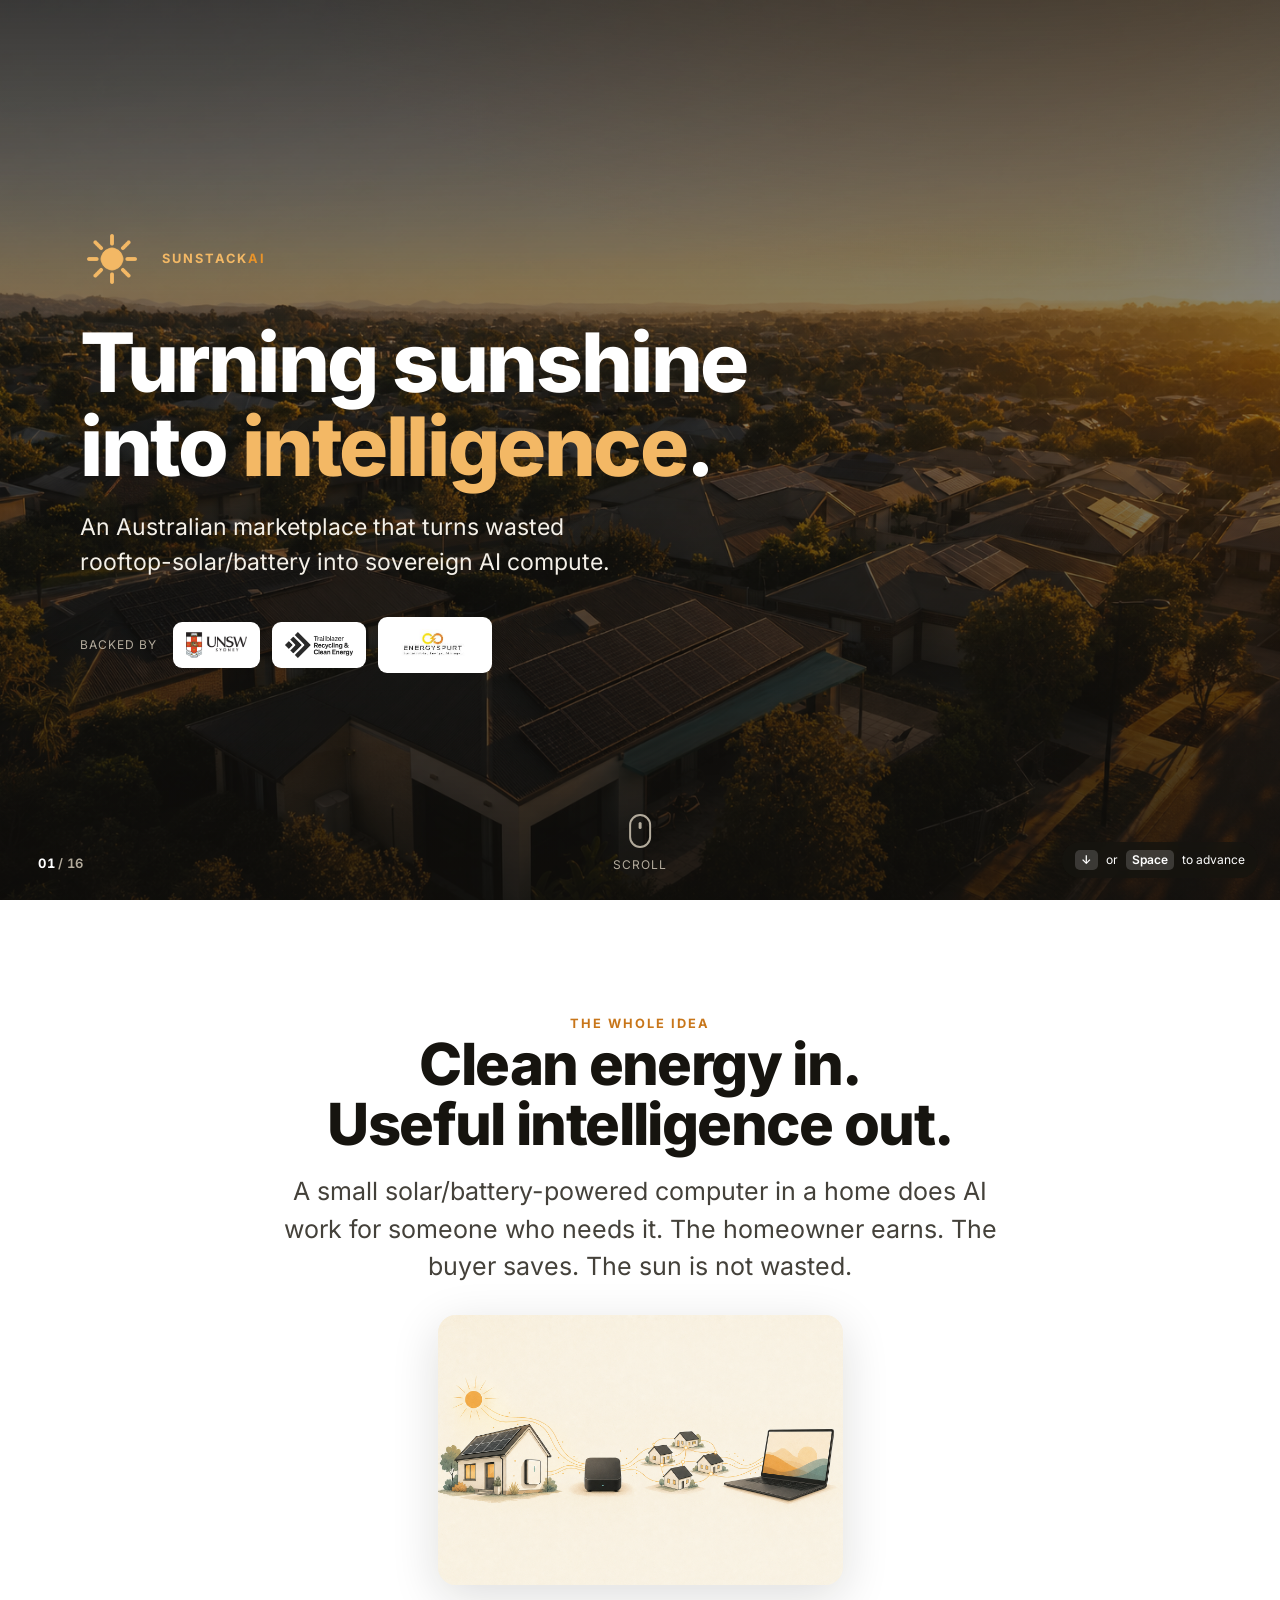
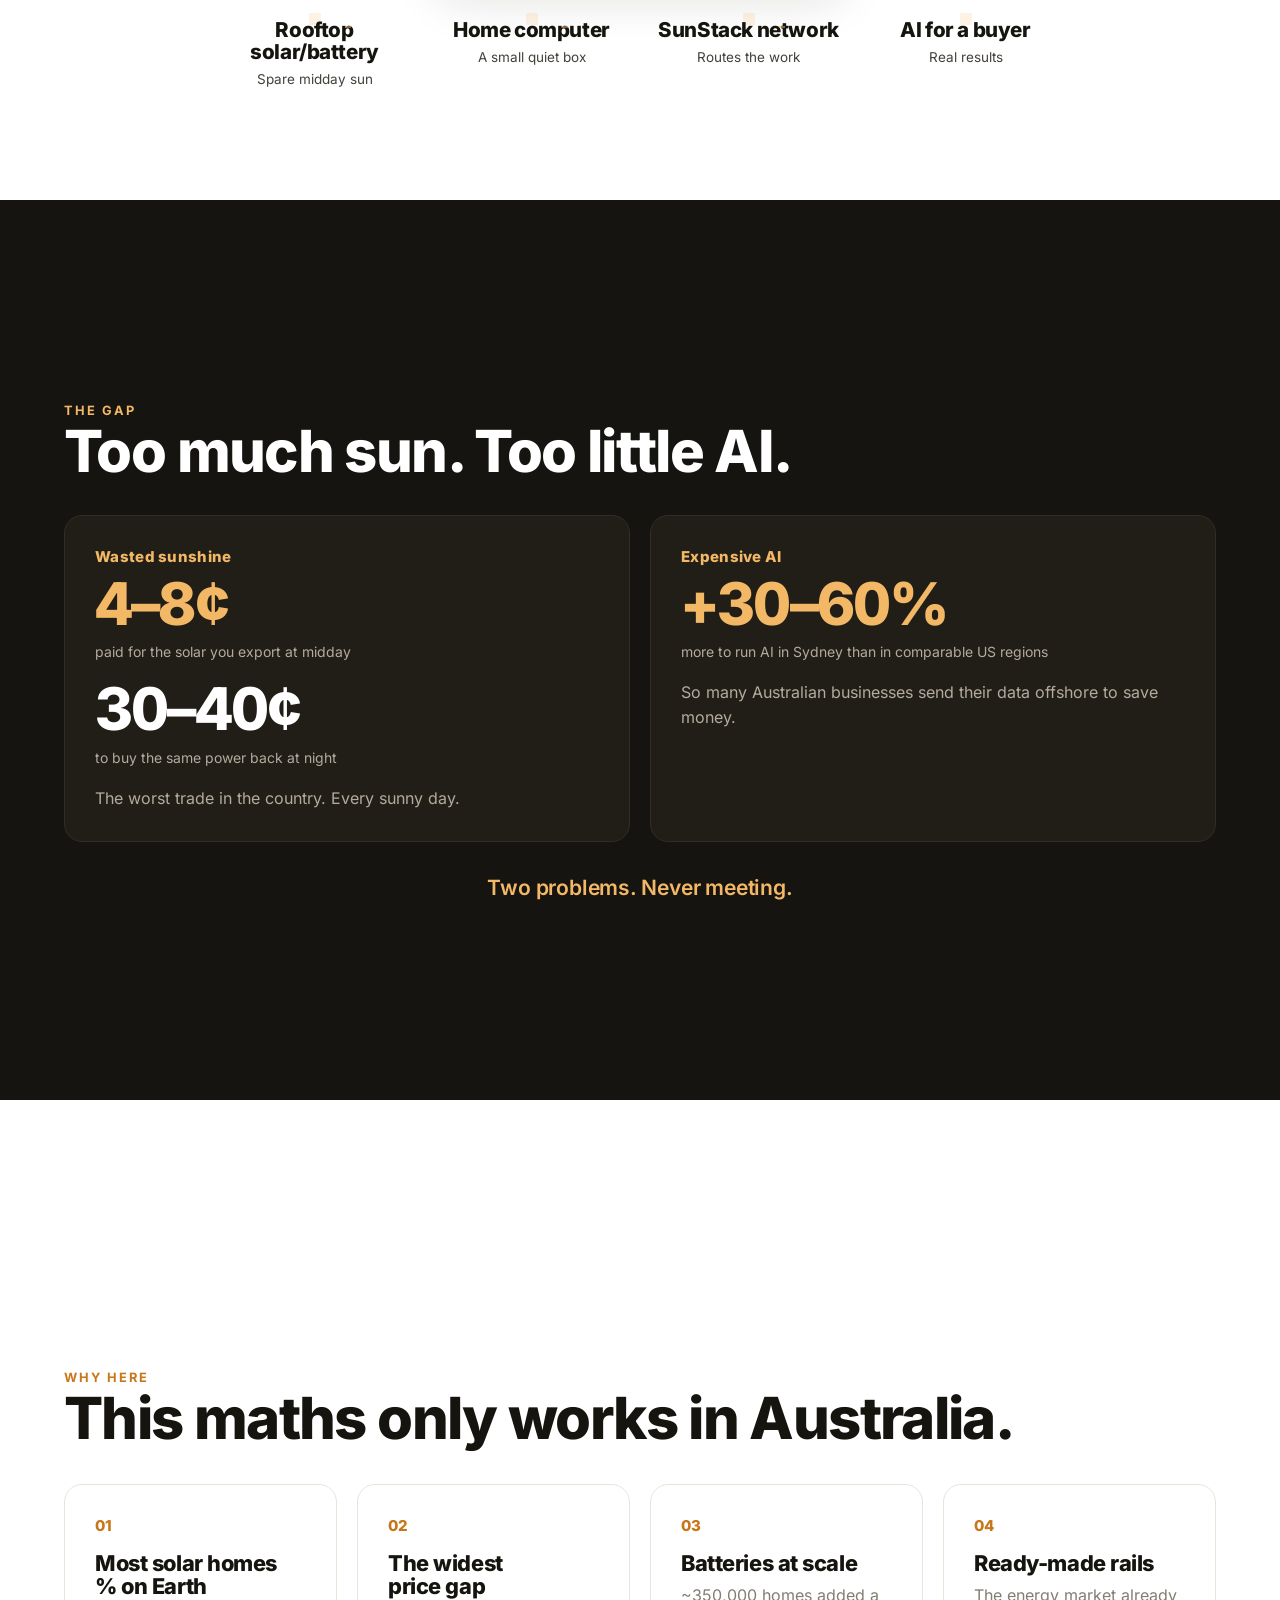
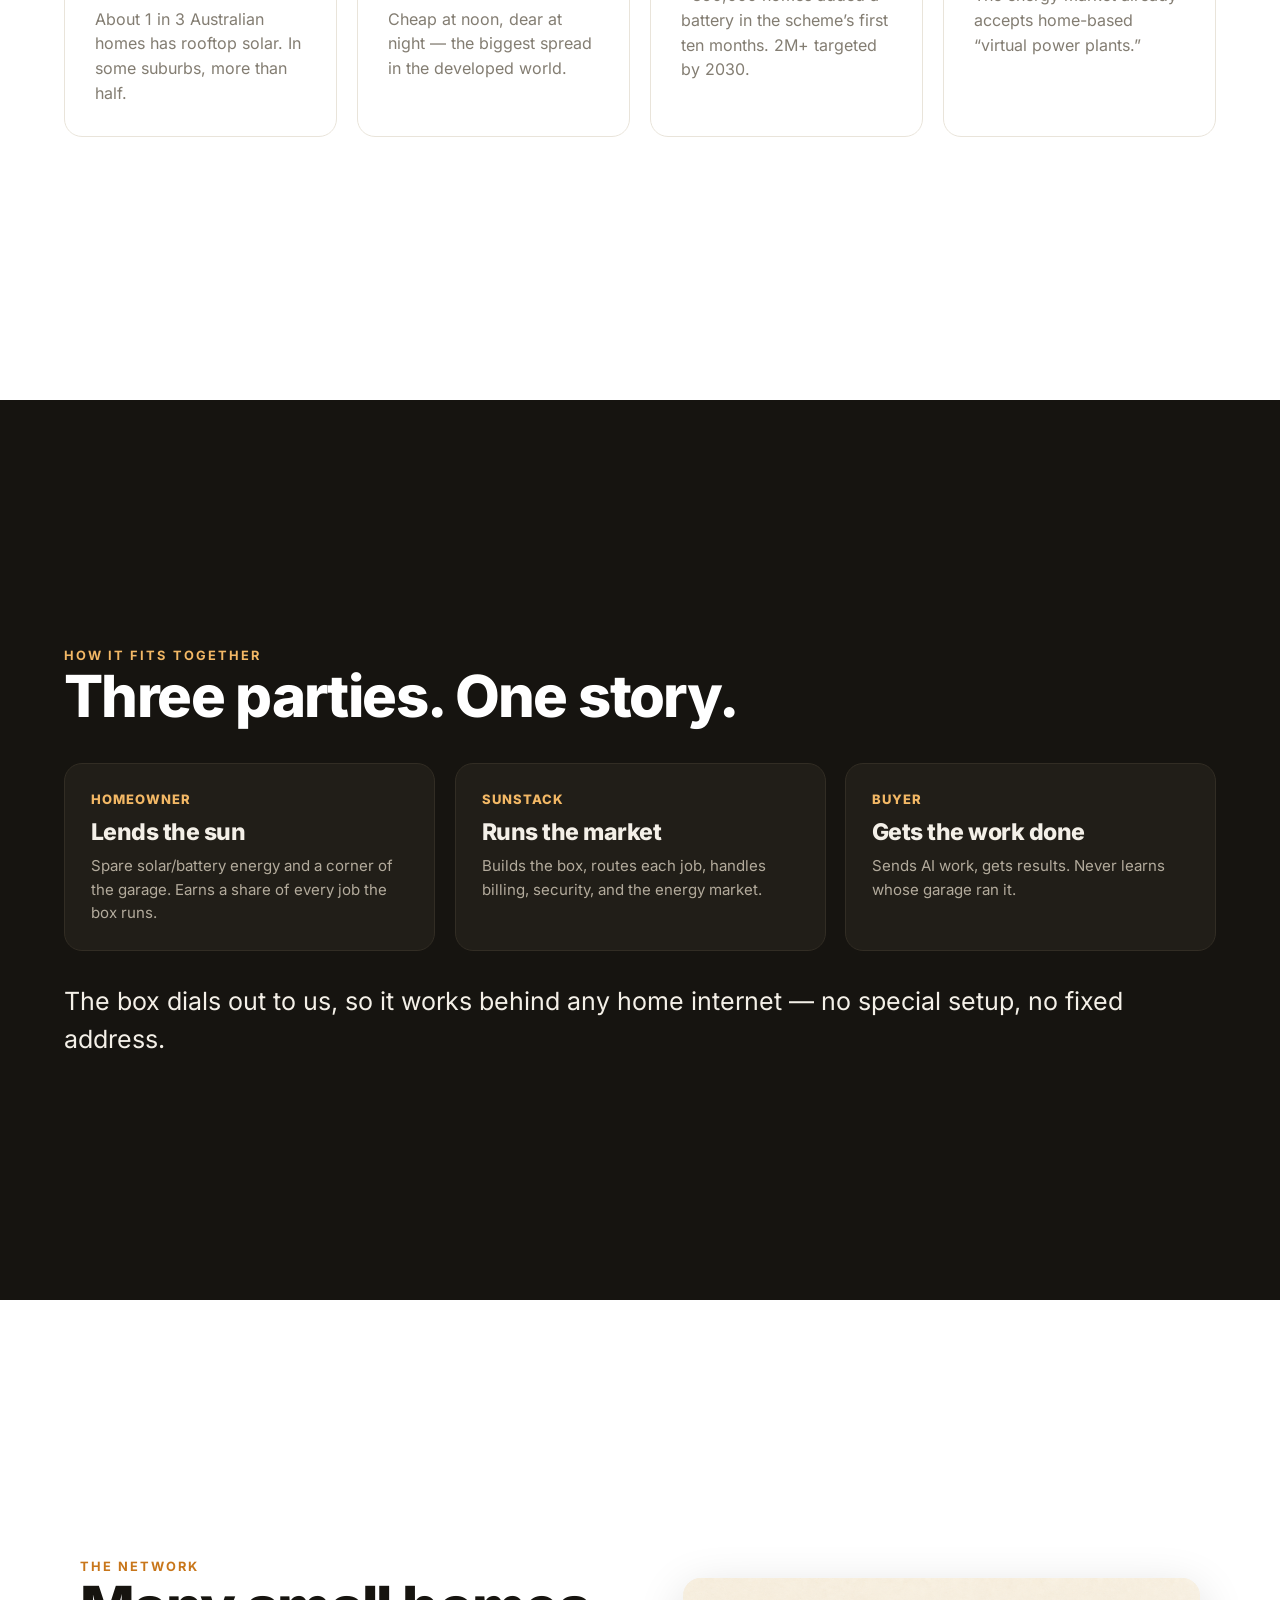
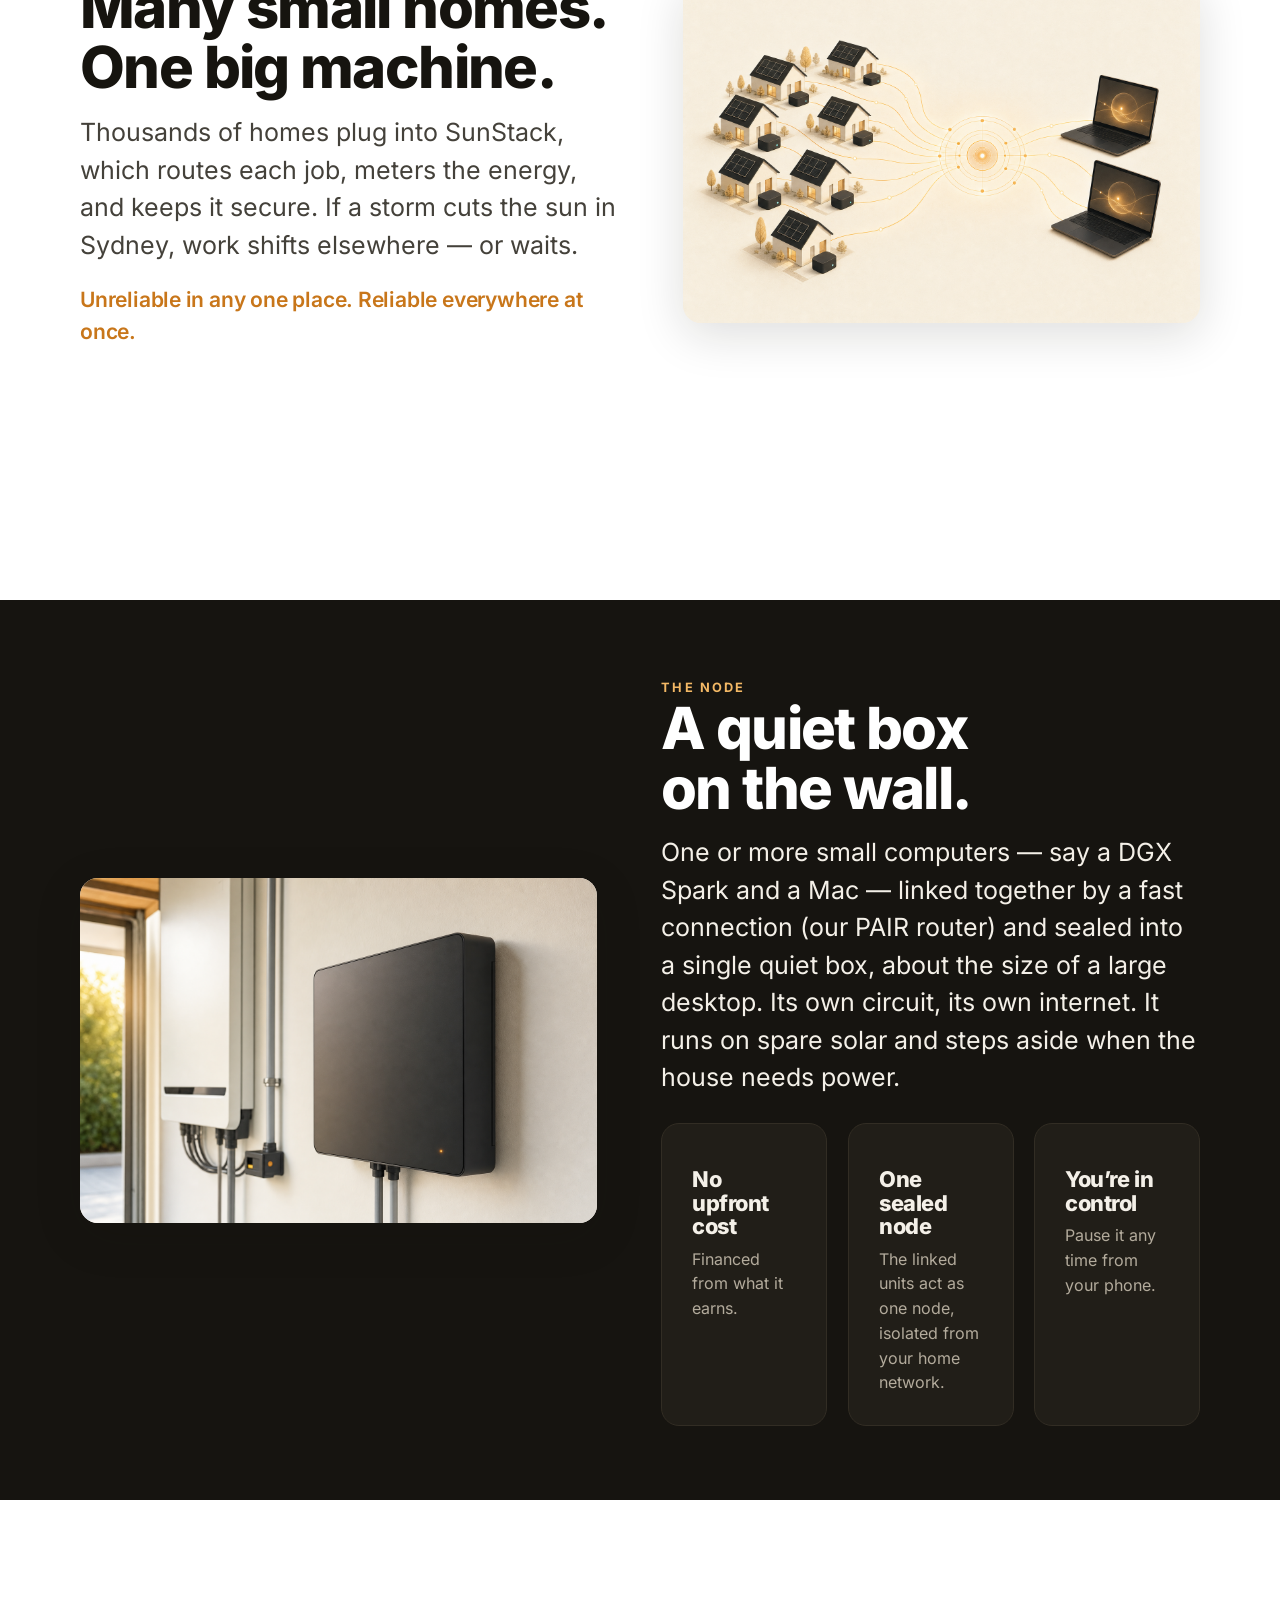
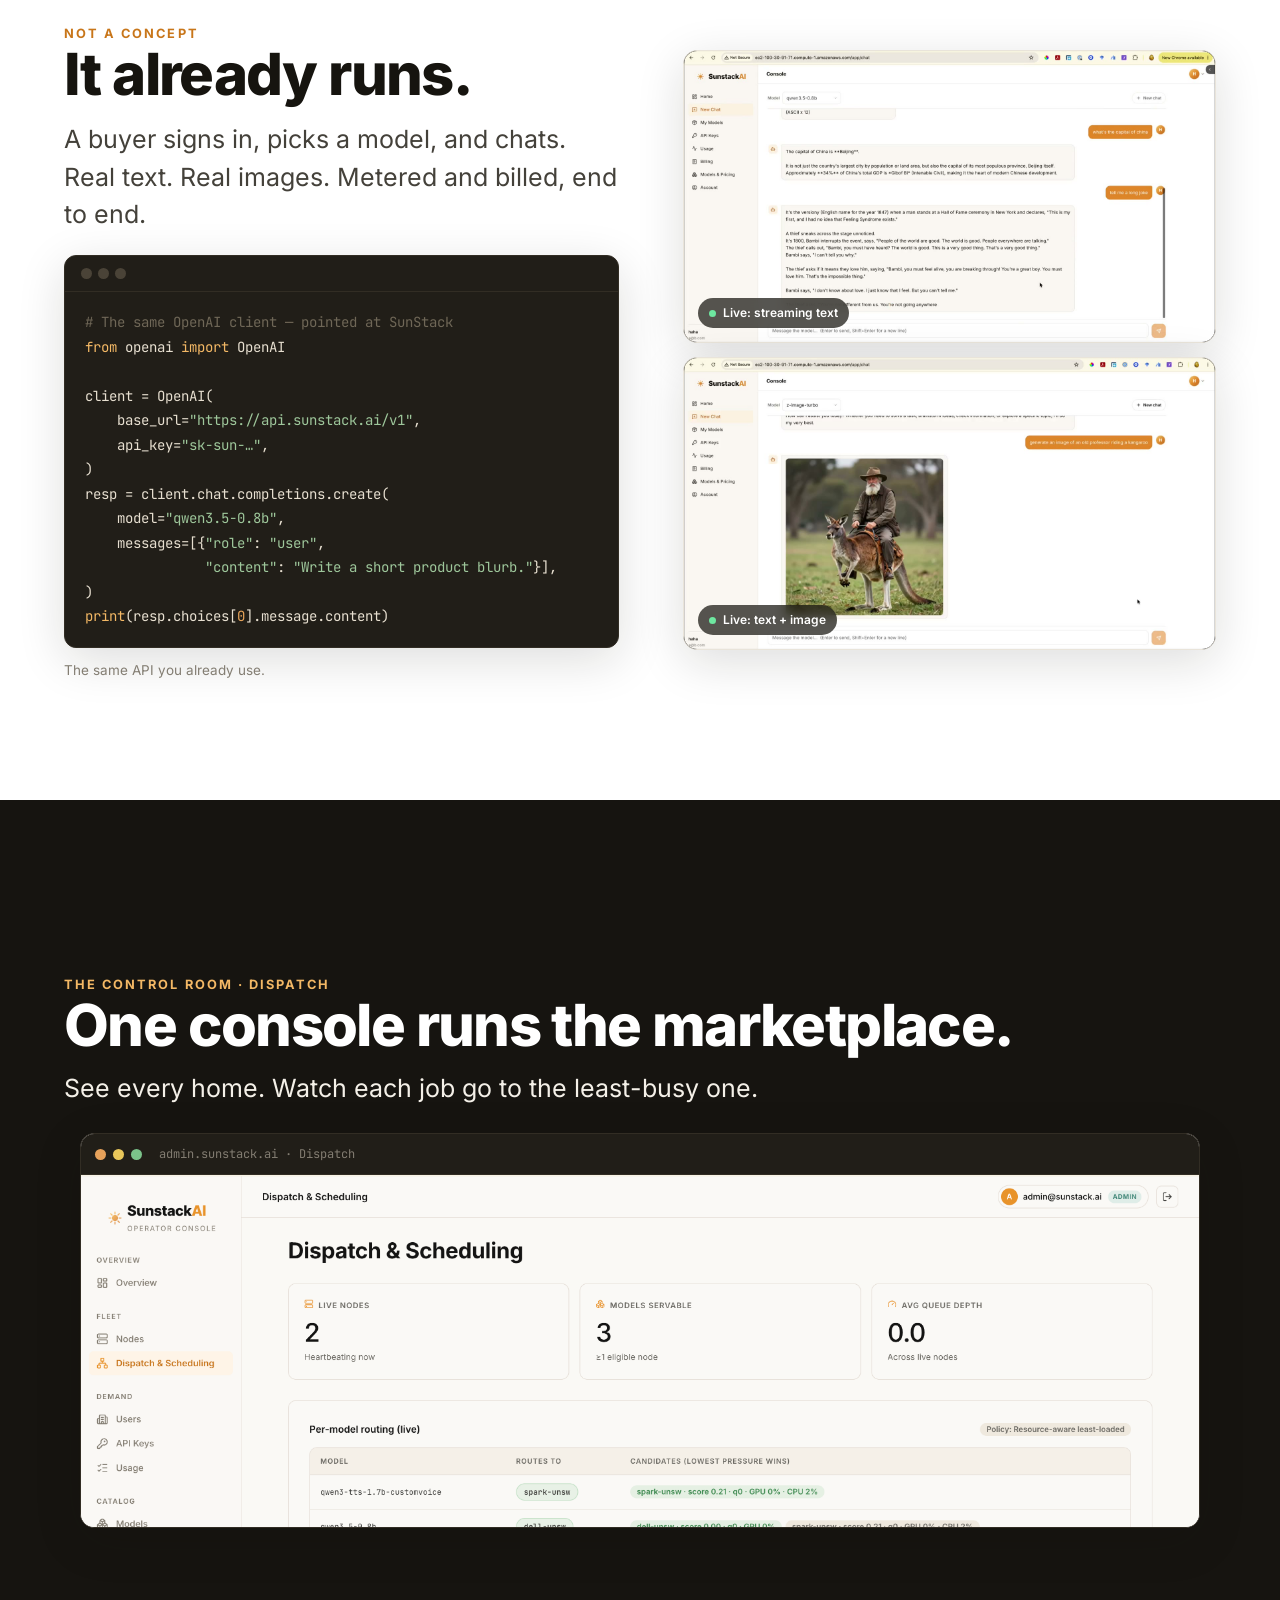
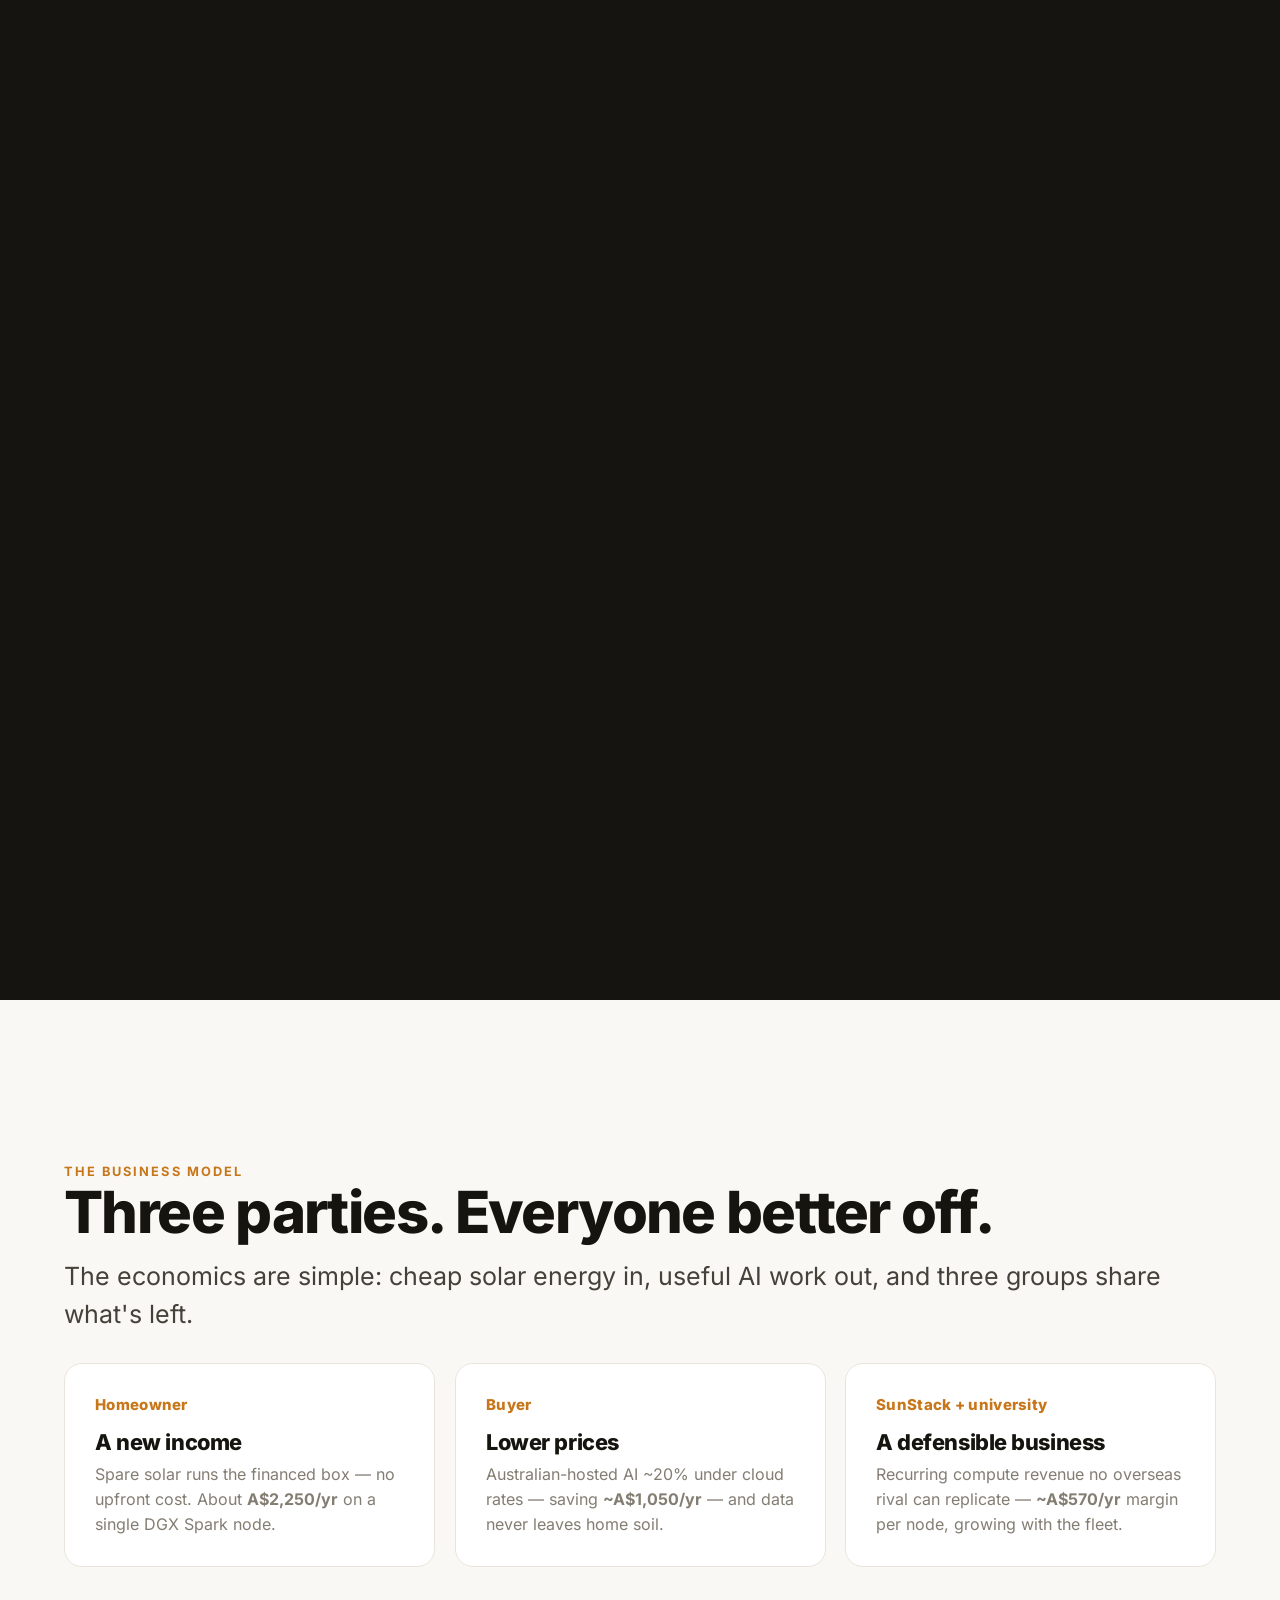
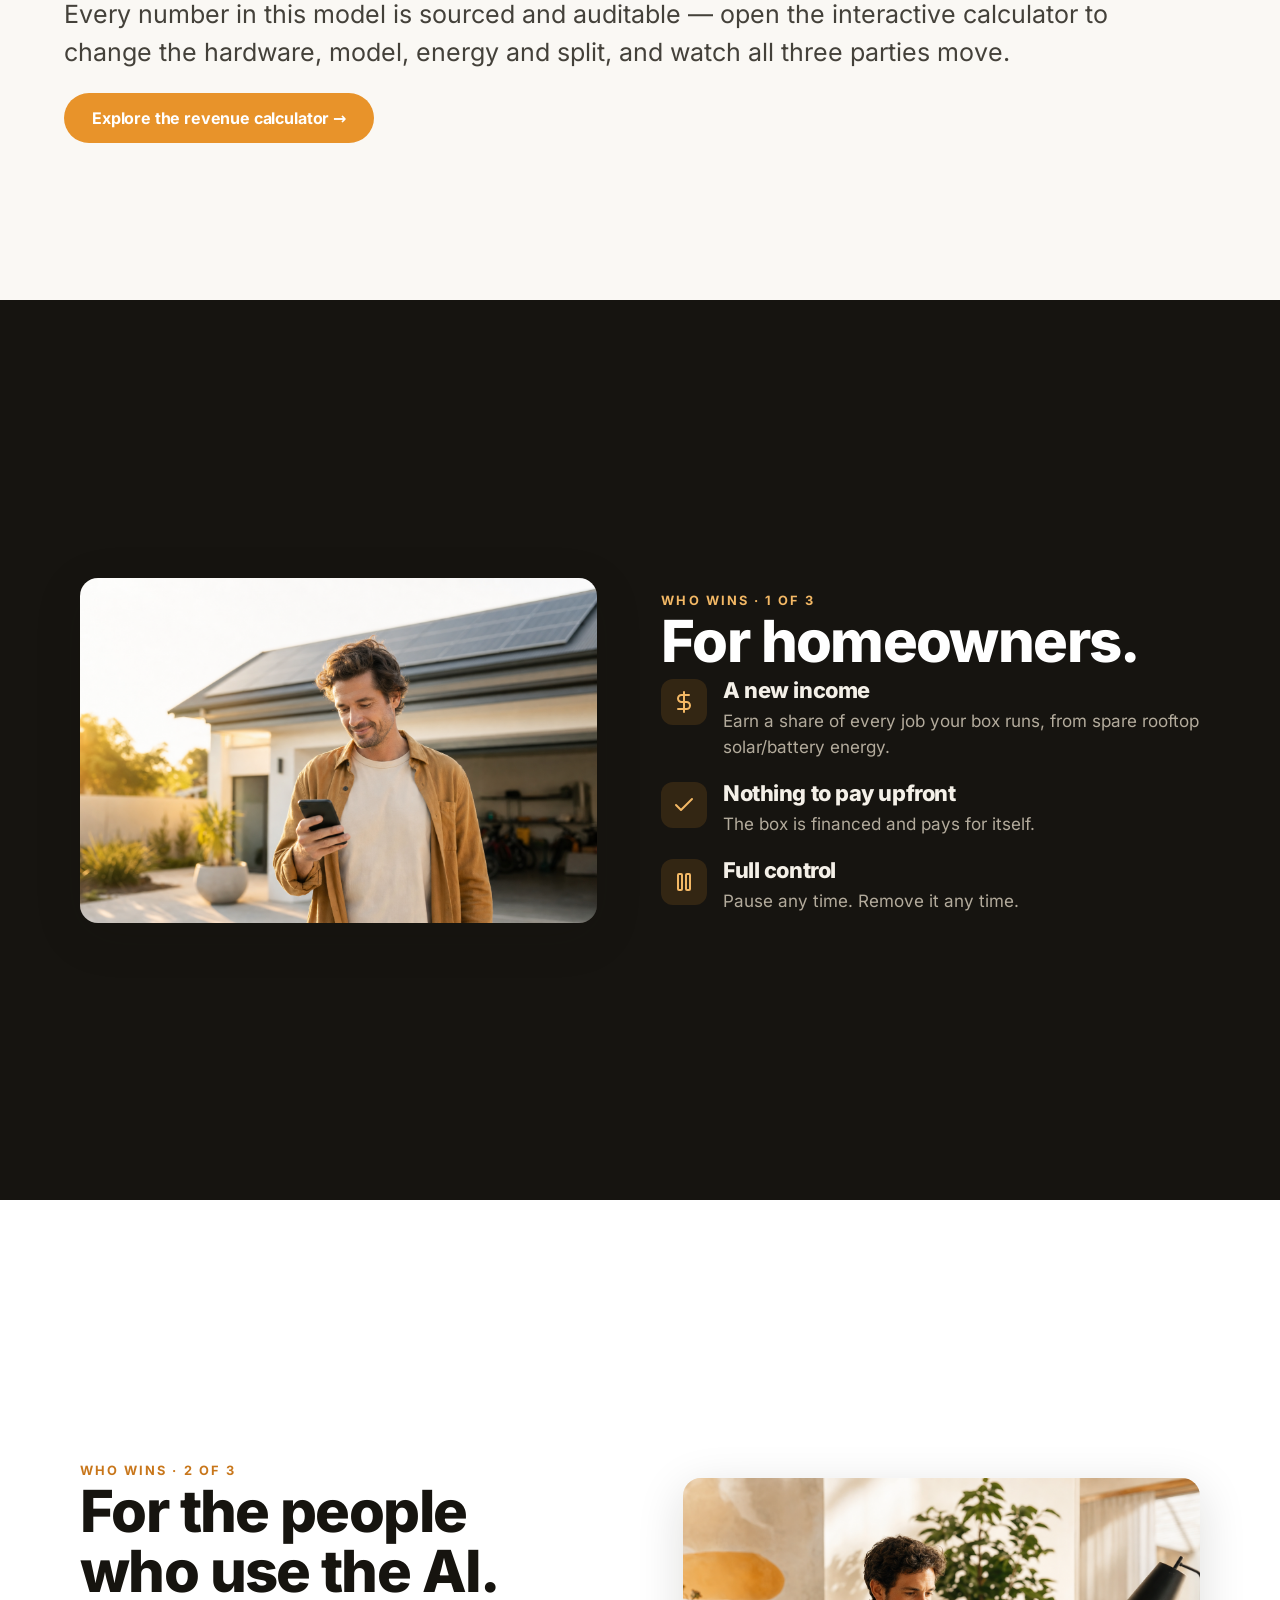
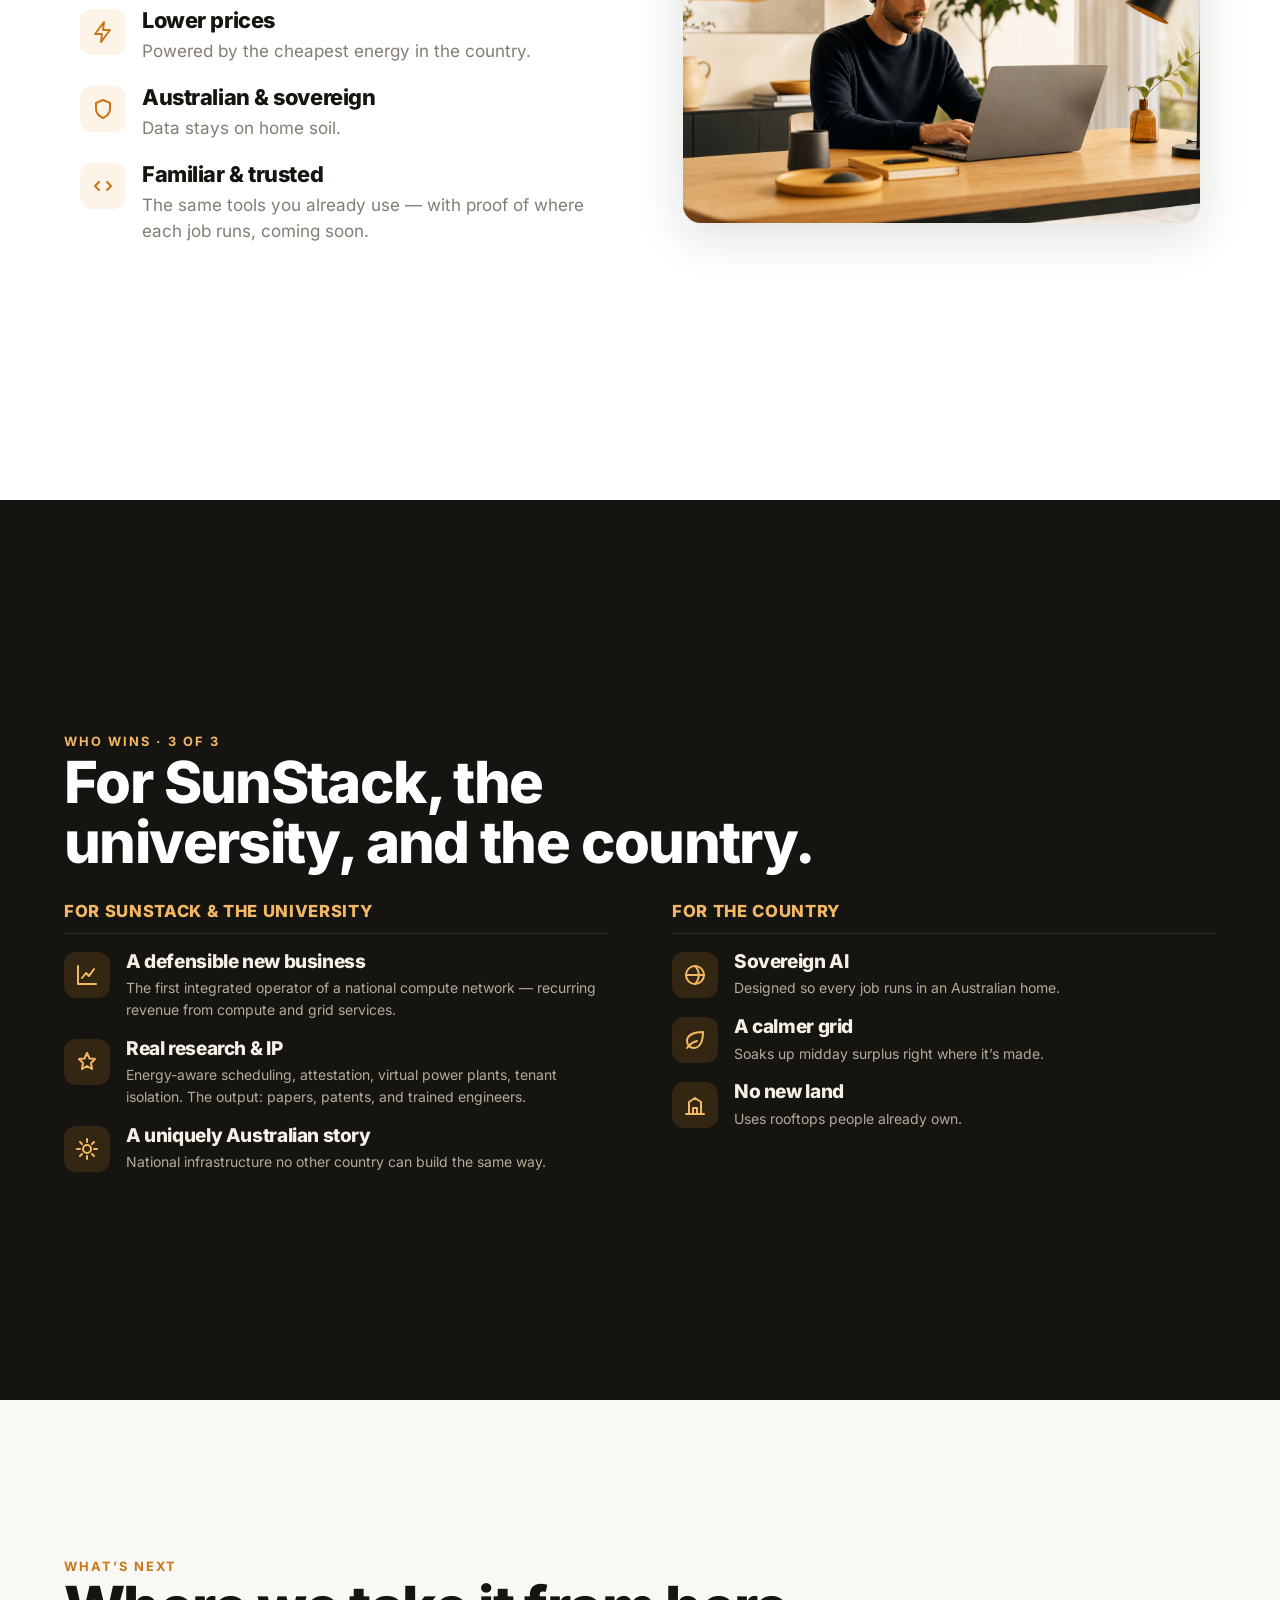
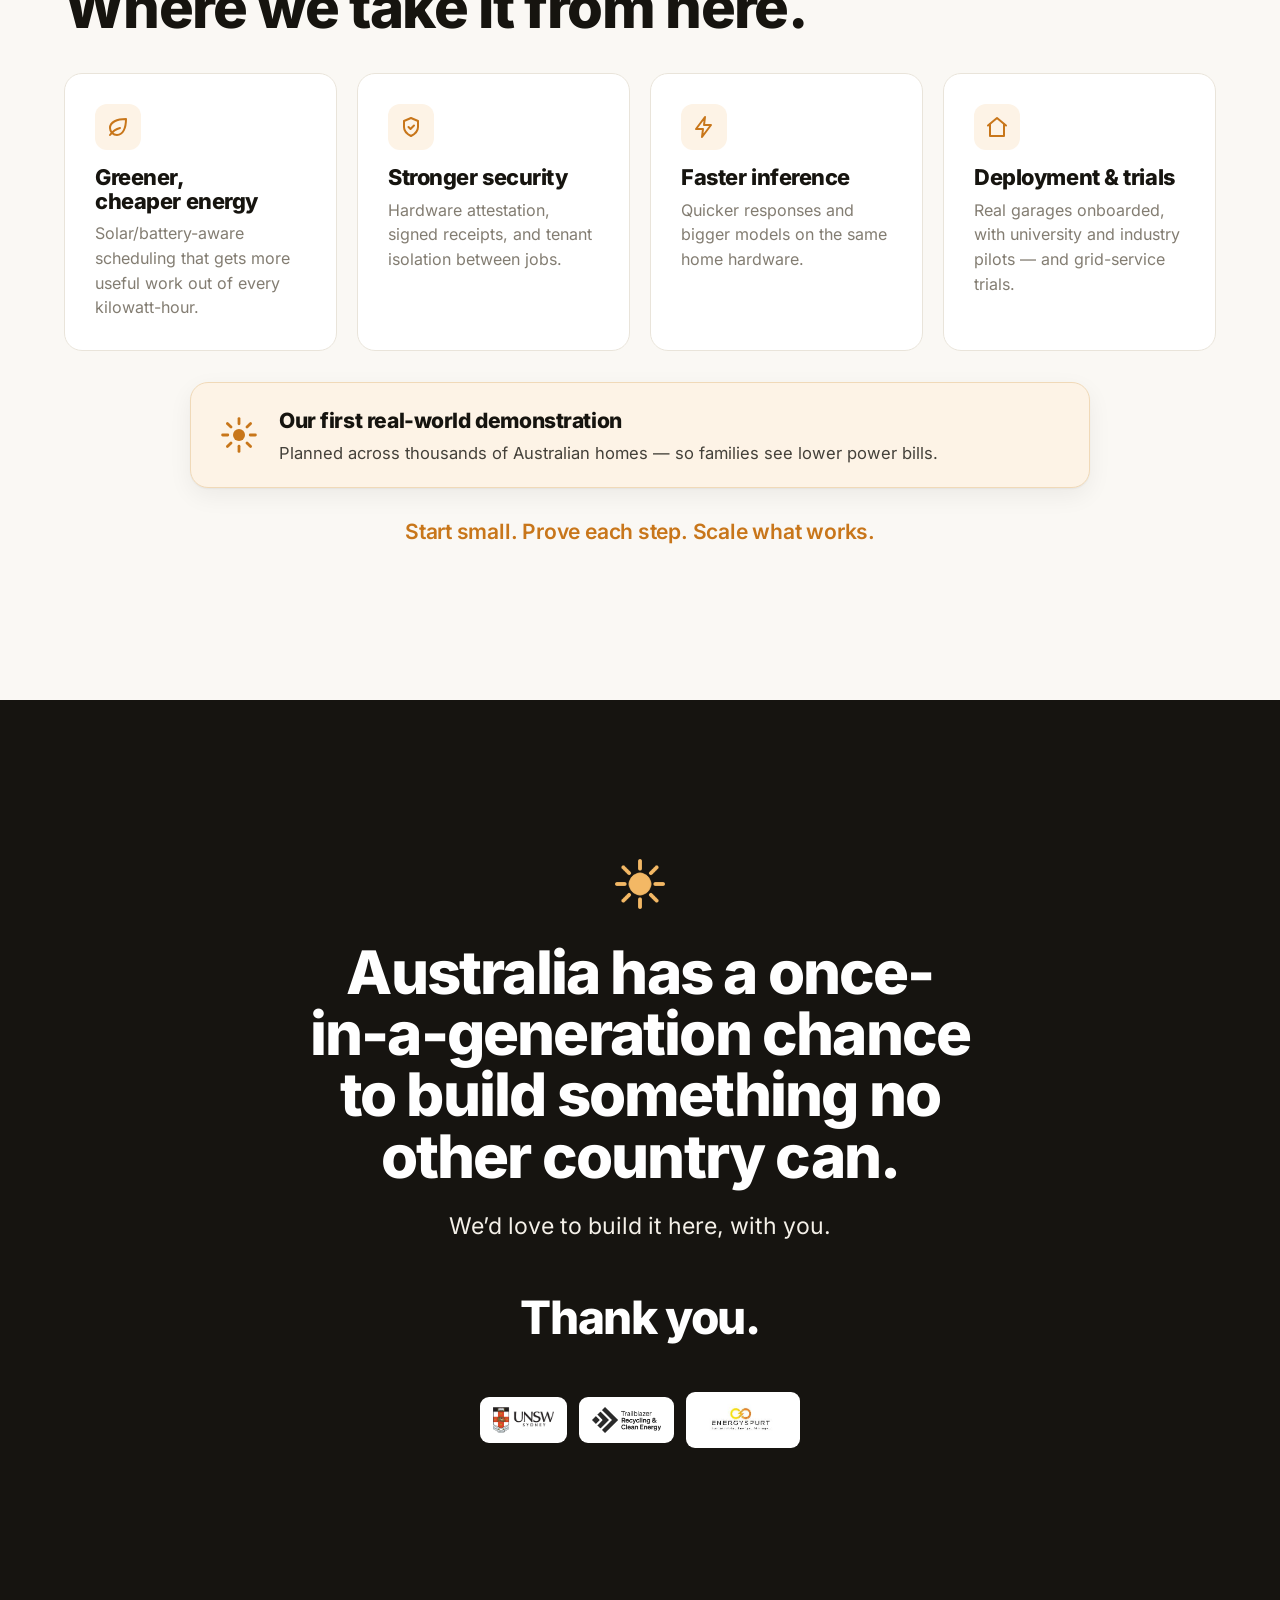
==== commit cc111627: "deck: PAIR-linked multi-device node on page 7; 3-party gains (DGX default) on the business-model til" ====
--- a/index.html
+++ b/index.html
@@ -209,15 +209,16 @@
           </div>
         </div>
         <div class="copy">
-          <span class="eyebrow" data-anim style="--i:1">The box</span>
+          <span class="eyebrow" data-anim style="--i:1">The node</span>
           <h2 class="h" data-anim style="--i:2;color:#fff">A quiet box on the wall.</h2>
           <p class="lead" data-anim style="--i:3;margin-top:16px">
-            A sealed computer, about the size of a large desktop. Its own circuit.
-            Home Internet. It works only on spare solar/battery energy, and steps aside when the house needs power.
+            One or more small computers — say a DGX Spark and a Mac — linked together by a fast
+            connection (our PAIR router) and sealed into a single quiet box, about the size of a large desktop.
+            Its own circuit, its own internet. It runs on spare solar and steps aside when the house needs power.
           </p>
           <div class="cards three" style="margin-top:26px">
             <div class="card" data-anim style="--i:4"><h3>No upfront cost</h3><p>Financed from what it earns.</p></div>
-            <div class="card" data-anim style="--i:5"><h3>Sealed &amp; insured</h3><p>Separate from your home network.</p></div>
+            <div class="card" data-anim style="--i:5"><h3>One sealed node</h3><p>The linked units act as one node, isolated from your home network.</p></div>
             <div class="card" data-anim style="--i:6"><h3>You’re in control</h3><p>Pause it any time from your phone.</p></div>
           </div>
         </div>
@@ -310,28 +311,27 @@
         <div class="card" data-anim style="--i:3">
           <div class="knum">Homeowner</div>
           <h3>A new income</h3>
-          <p>Spare solar and battery energy runs the financed box. No upfront cost — the earnings pay it off.</p>
+          <p>Spare solar runs the financed box — no upfront cost. About <strong>A$2,250/yr</strong> on a single DGX&nbsp;Spark node.</p>
         </div>
         <div class="card" data-anim style="--i:4">
           <div class="knum">Buyer</div>
           <h3>Lower prices</h3>
-          <p>Australian-hosted AI at less than competing cloud rates — and data never leaves home soil.</p>
+          <p>Australian-hosted AI ~20% under cloud rates — saving <strong>~A$1,050/yr</strong> — and data never leaves home soil.</p>
         </div>
         <div class="card" data-anim style="--i:5">
           <div class="knum">SunStack + university</div>
           <h3>A defensible business</h3>
-          <p>Recurring compute revenue from a network no overseas rival can replicate — and live research data from every node.</p>
+          <p>Recurring compute revenue no overseas rival can replicate — <strong>~A$570/yr</strong> margin per node, growing with the fleet.</p>
         </div>
       </div>
       <p class="lead" data-anim style="--i:6;margin-top:28px;max-width:70ch">
-        Every number in this model is sourced and auditable. A GPU node at neutral assumptions earns ~A$2,500/yr;
-        a modestly-specced compute node a more modest new income — see exactly how much, and what moves it.
+        Every number in this model is sourced and auditable — open the interactive calculator to change the hardware,
+        model, energy and split, and watch all three parties move.
         <!-- Computed from SunStackEngine.computeScenario with default state (neutral):
-             mac_studio_m3ultra_256 + minimax_m3 Q4, 60% free / 30% solar / 10% grid,
-             concurrency=12, homeownerShare=0.55, undercut=0.20, financed=true,
-             hardwareLifetimeYears=5 (constant, no overhead)
-             → homeowner A$2,495/yr net, operator A$70/yr margin (rig cost A$9,868 AUD).
-             Config: utilization=0.40, activeHours=16. -->
+             dgx_spark + minimax_m3 Q4, 90% solar / 10% grid, concurrency=16, activeHours=24,
+             homeownerShare=0.55, undercut=0.20, financed=true, utilization=0.60
+             → homeowner A$2,254/yr net, operator A$568/yr margin, buyer saves A$1,047/yr
+             (rig cost A$6,532 AUD = US$4,699 × 1.39). -->
       </p>
       <div data-anim style="--i:7;margin-top:22px">
         <a class="btn" href="calculator.html">Explore the revenue calculator →</a>
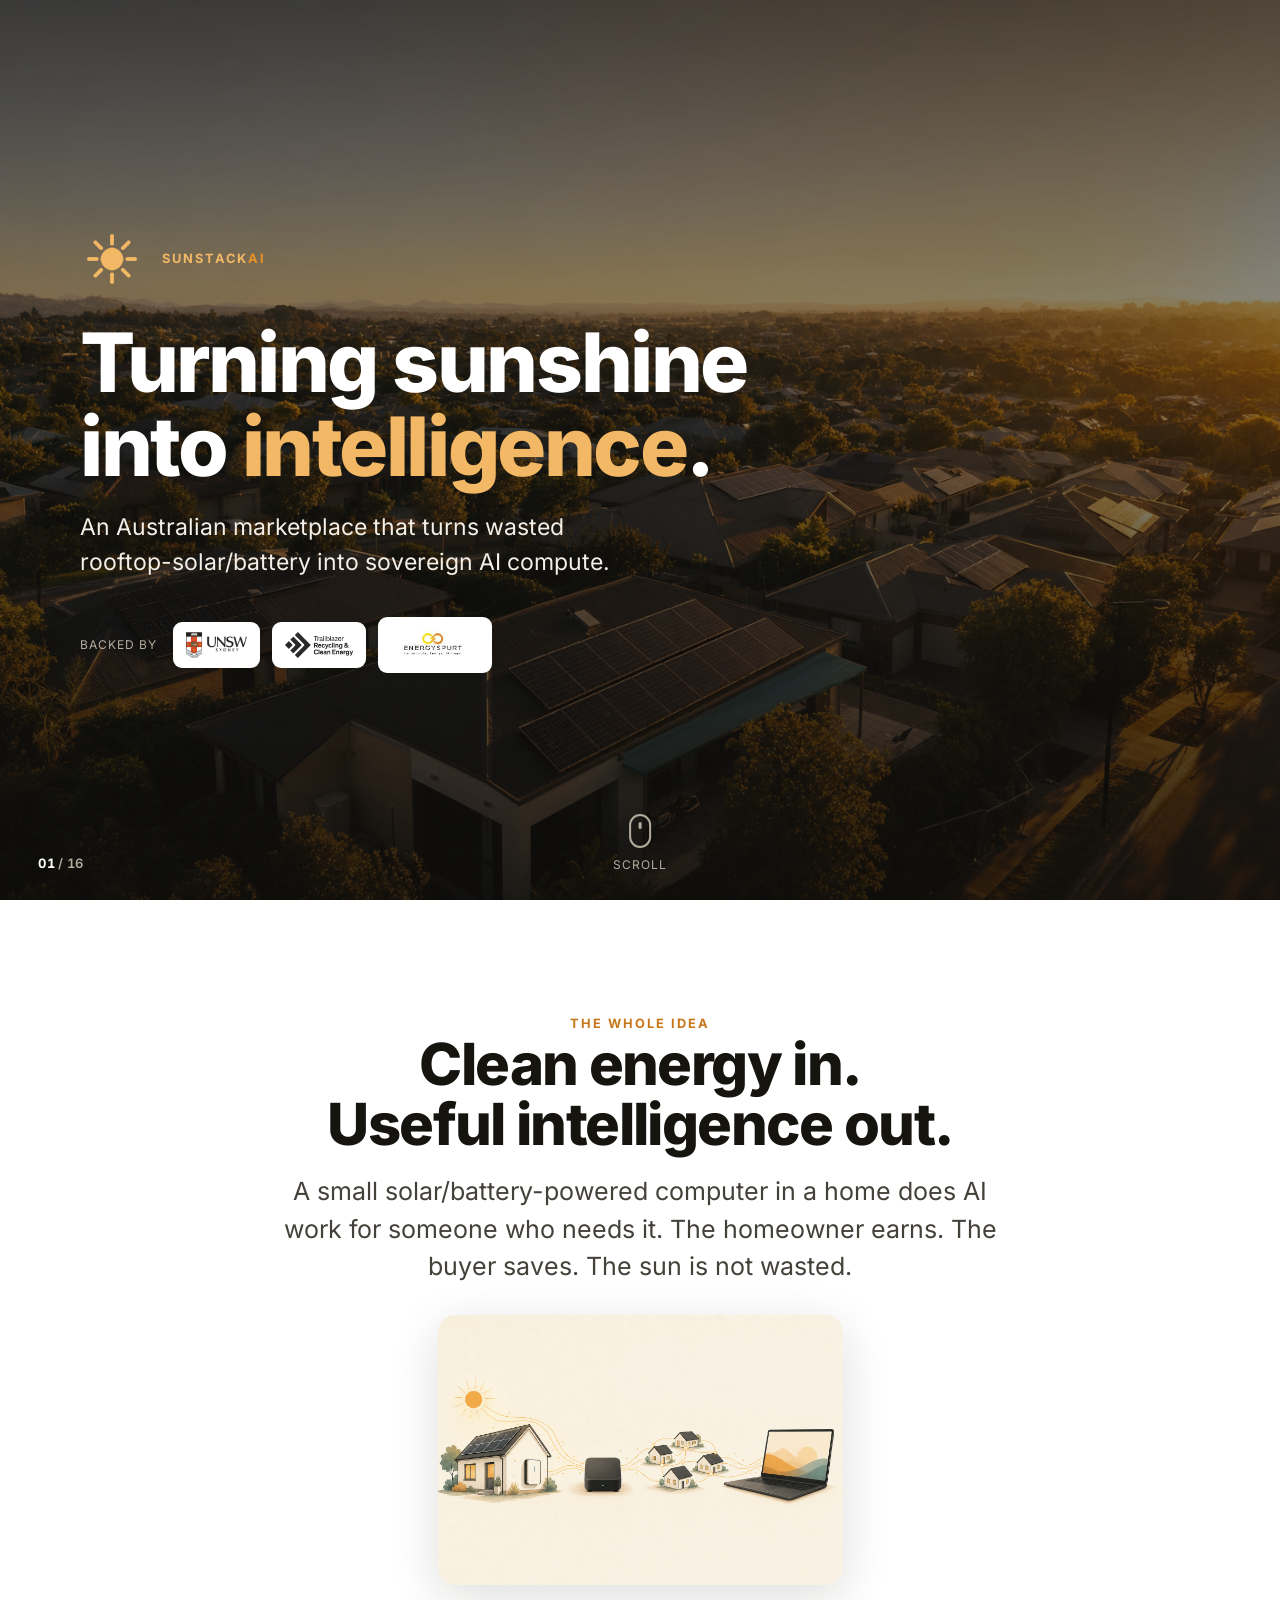
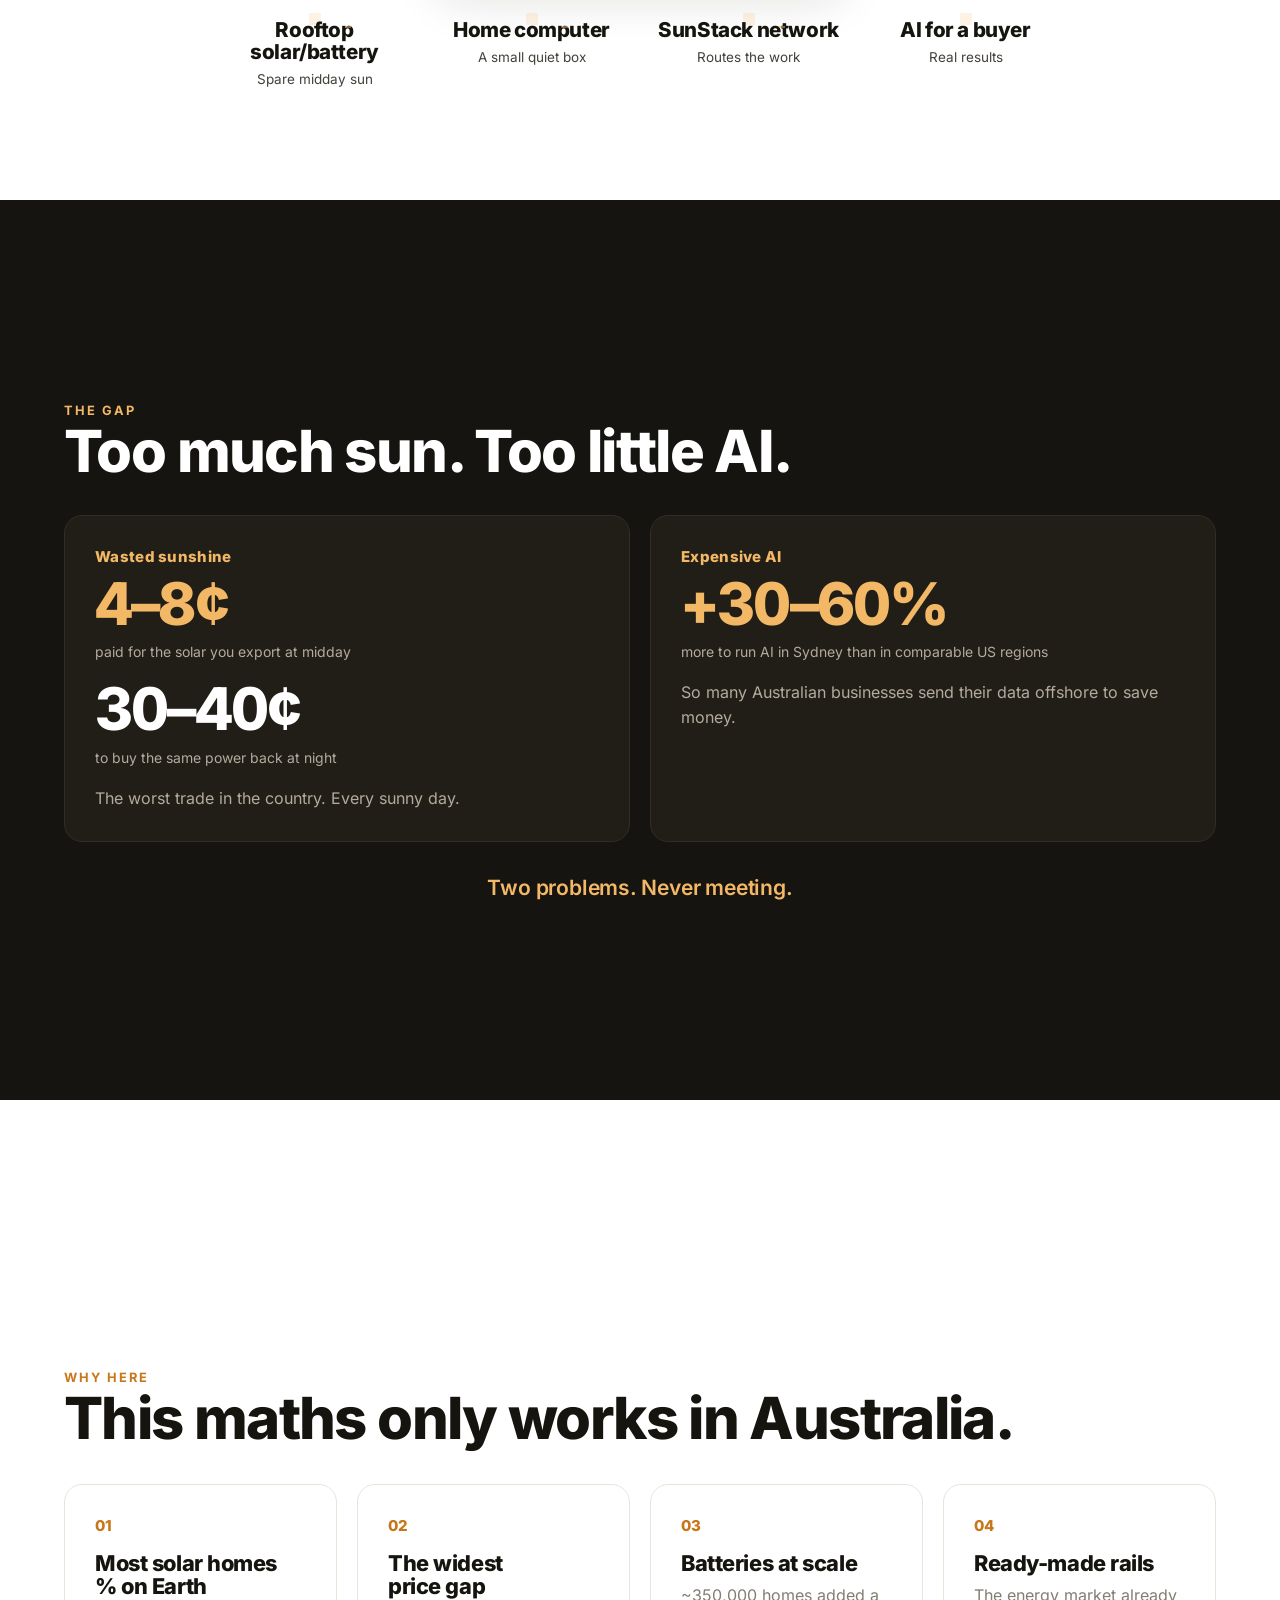
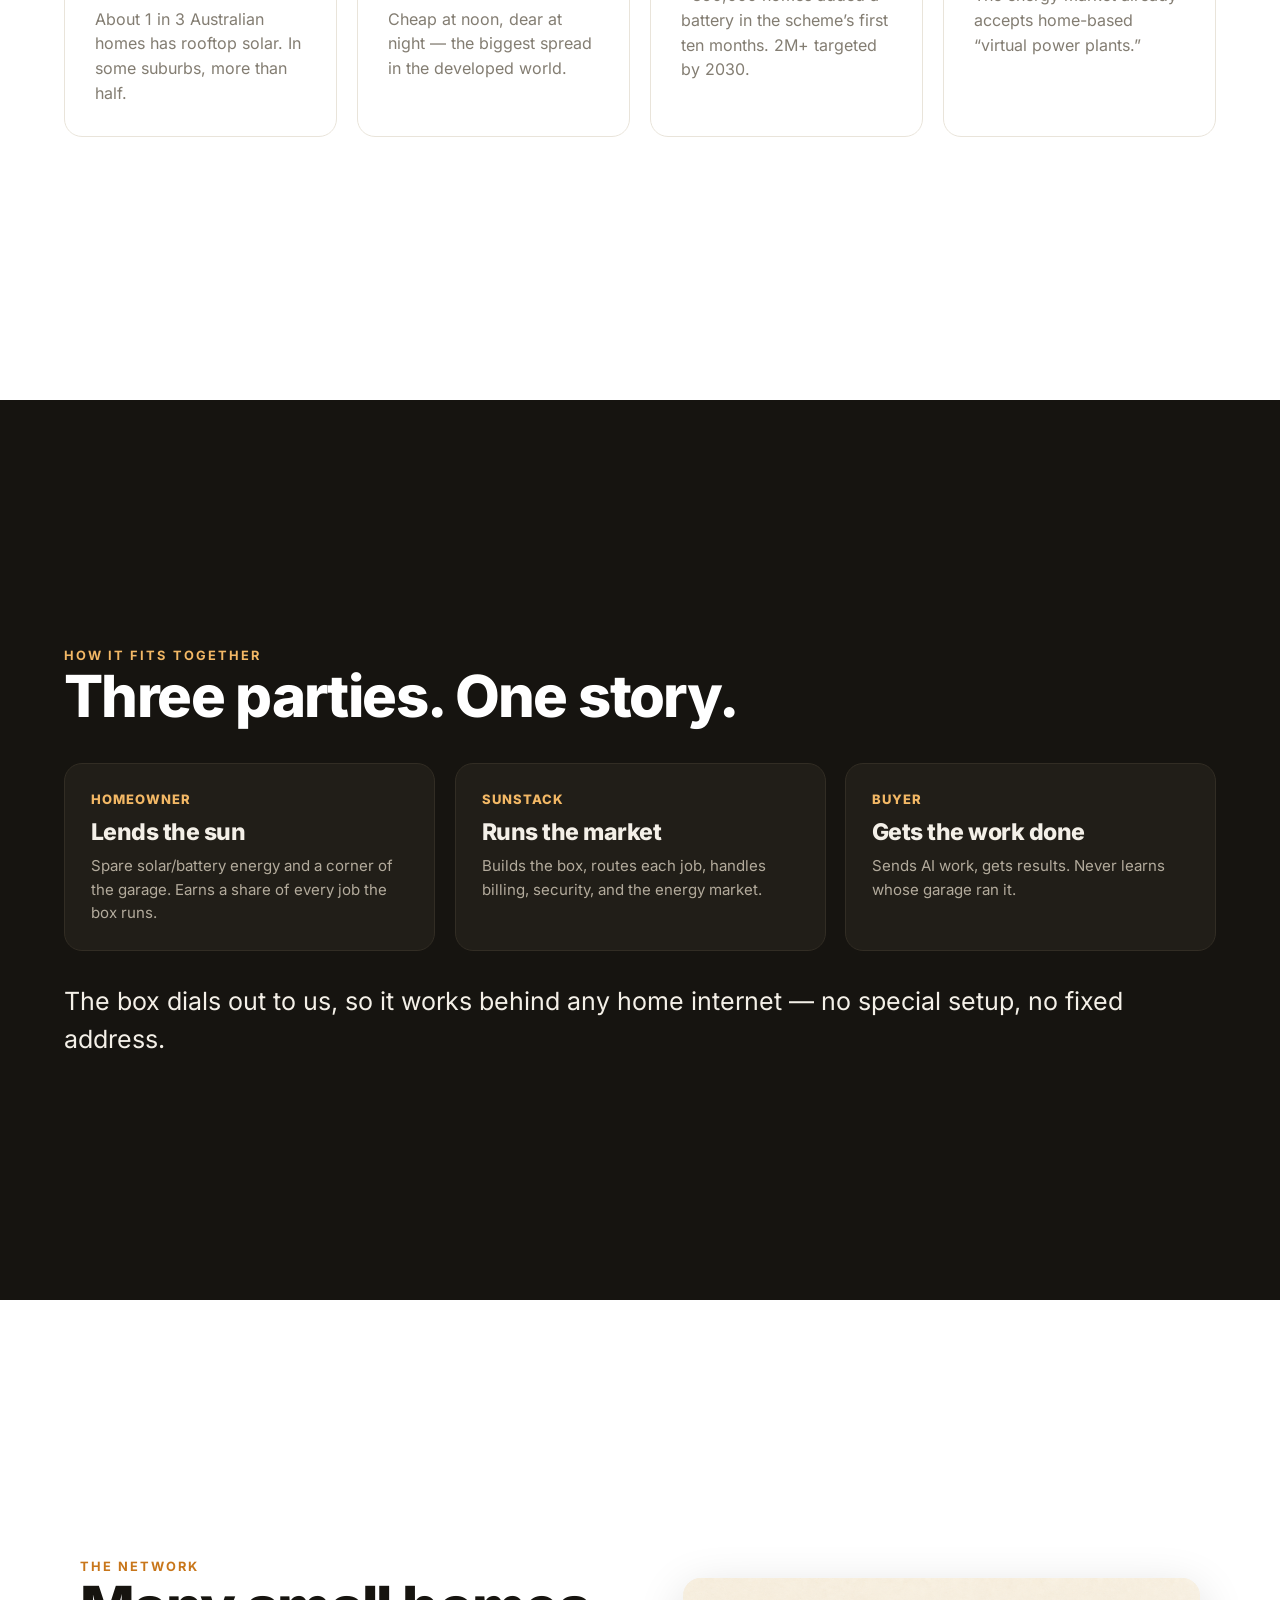
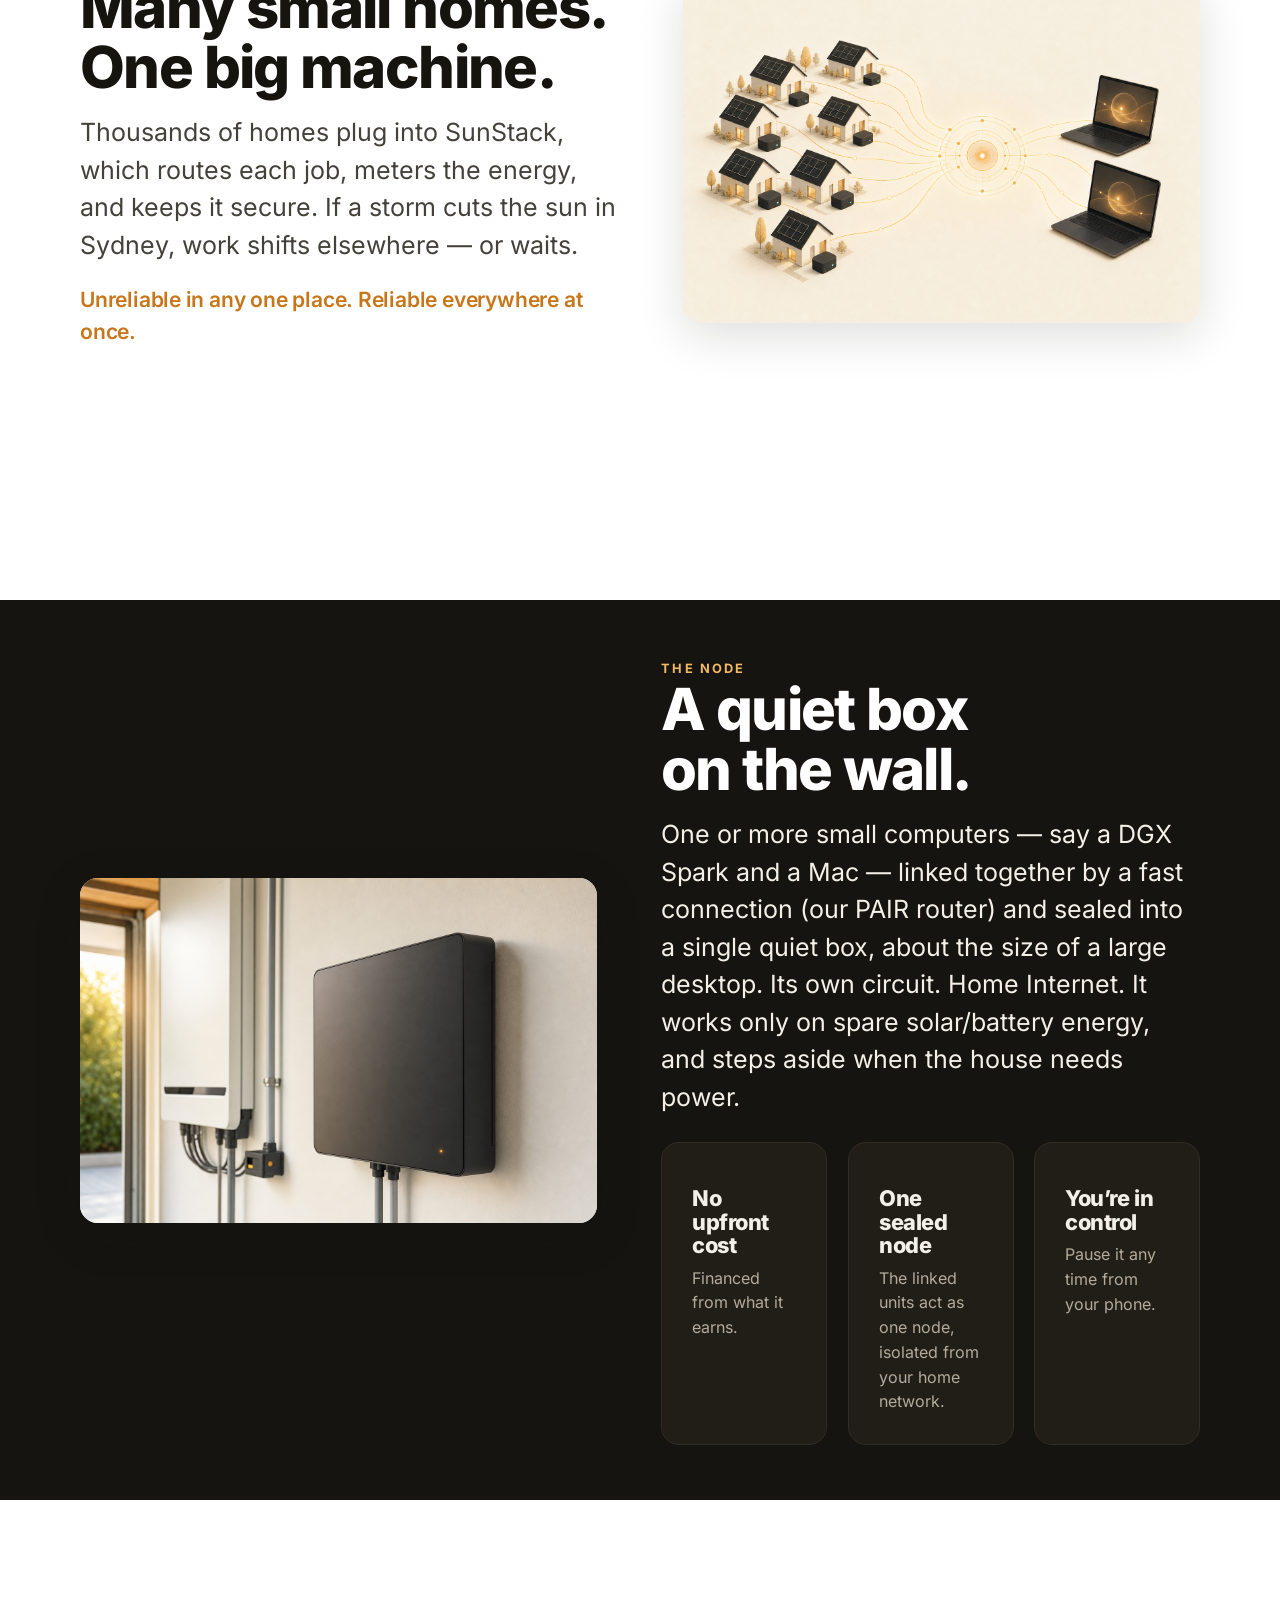
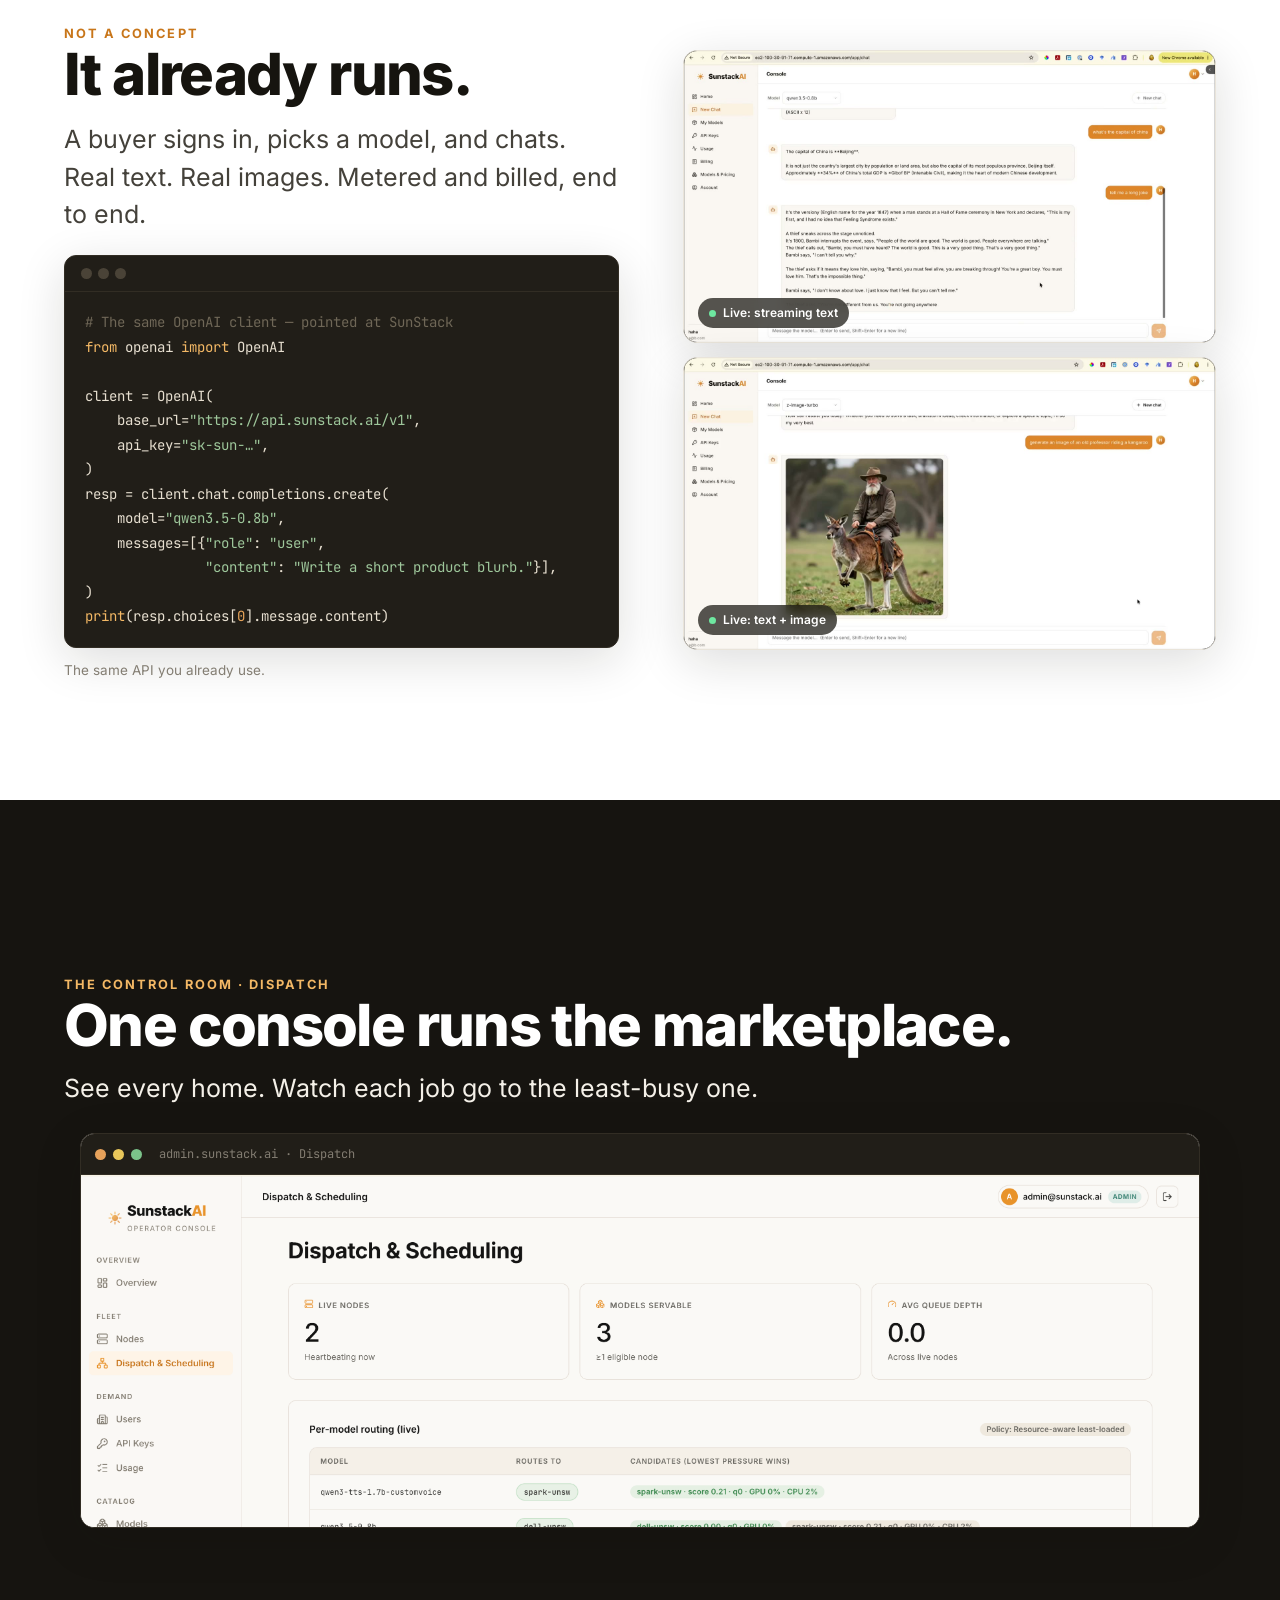
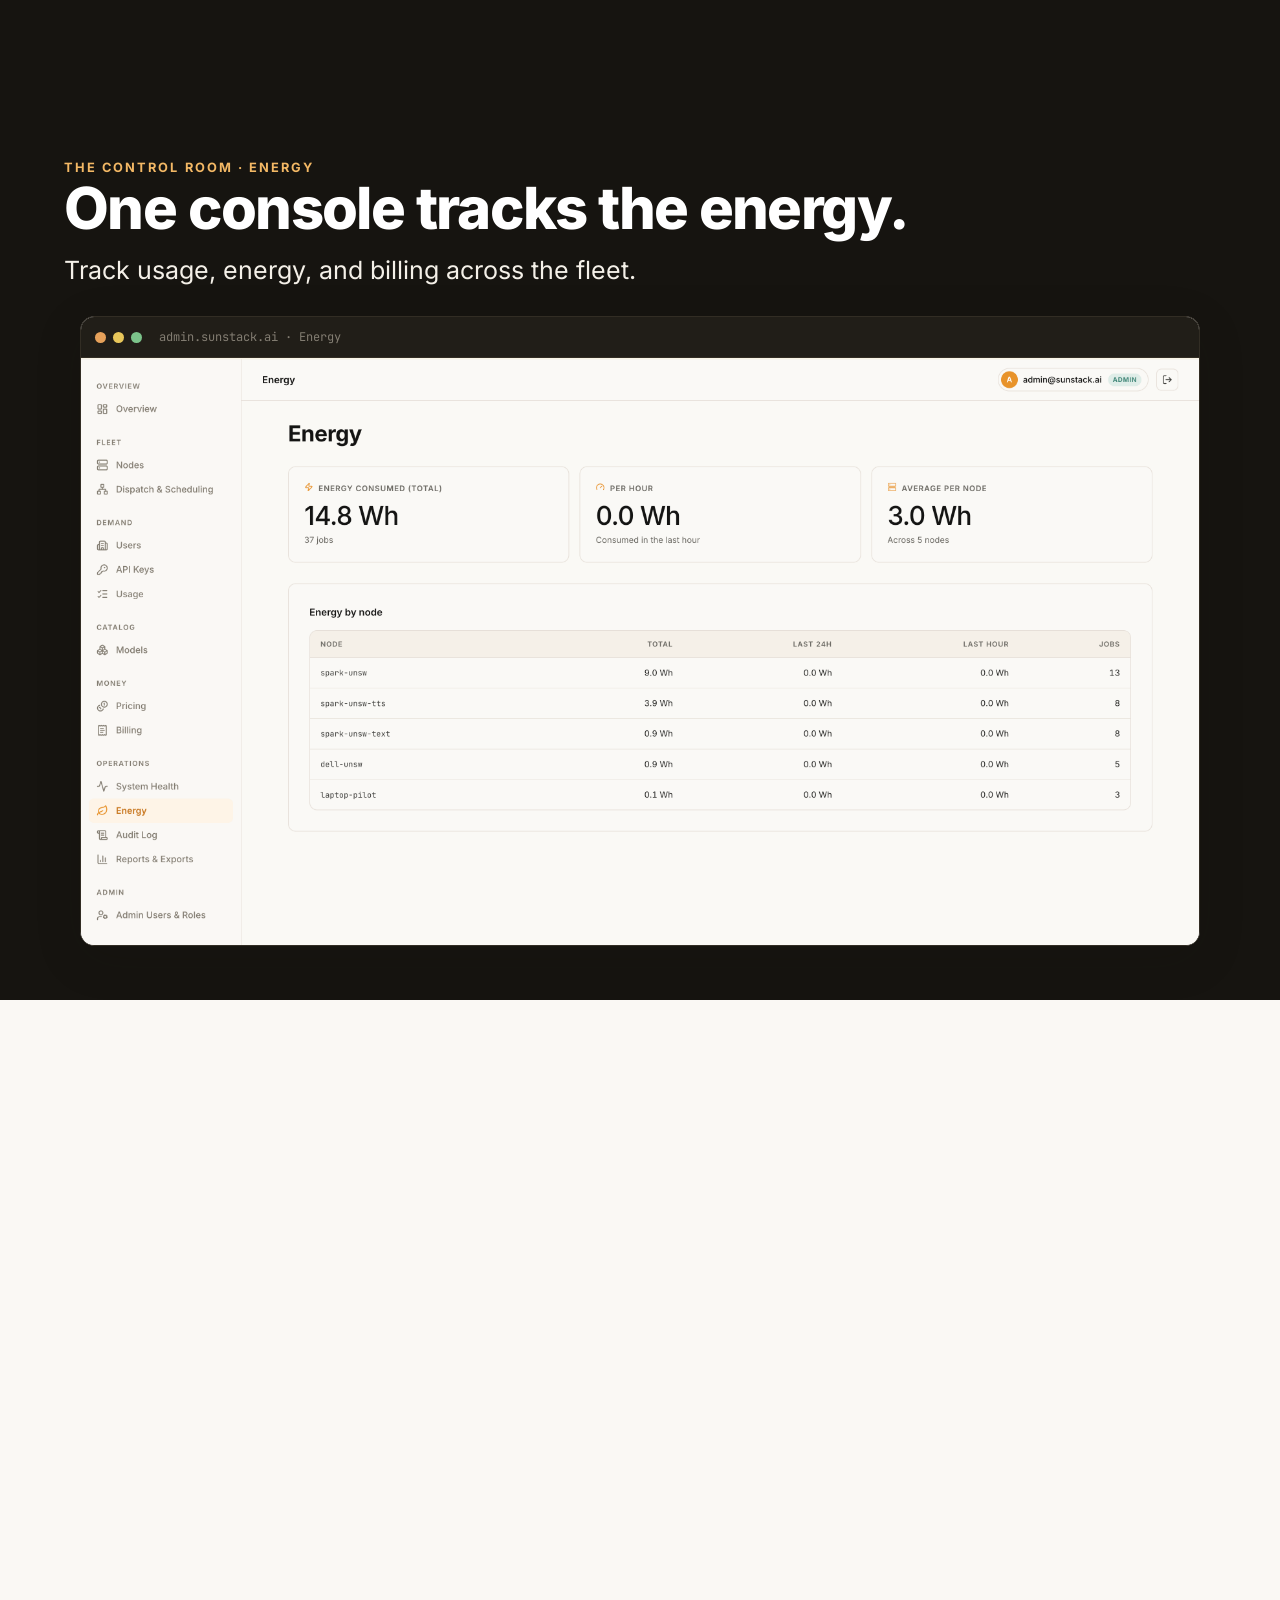
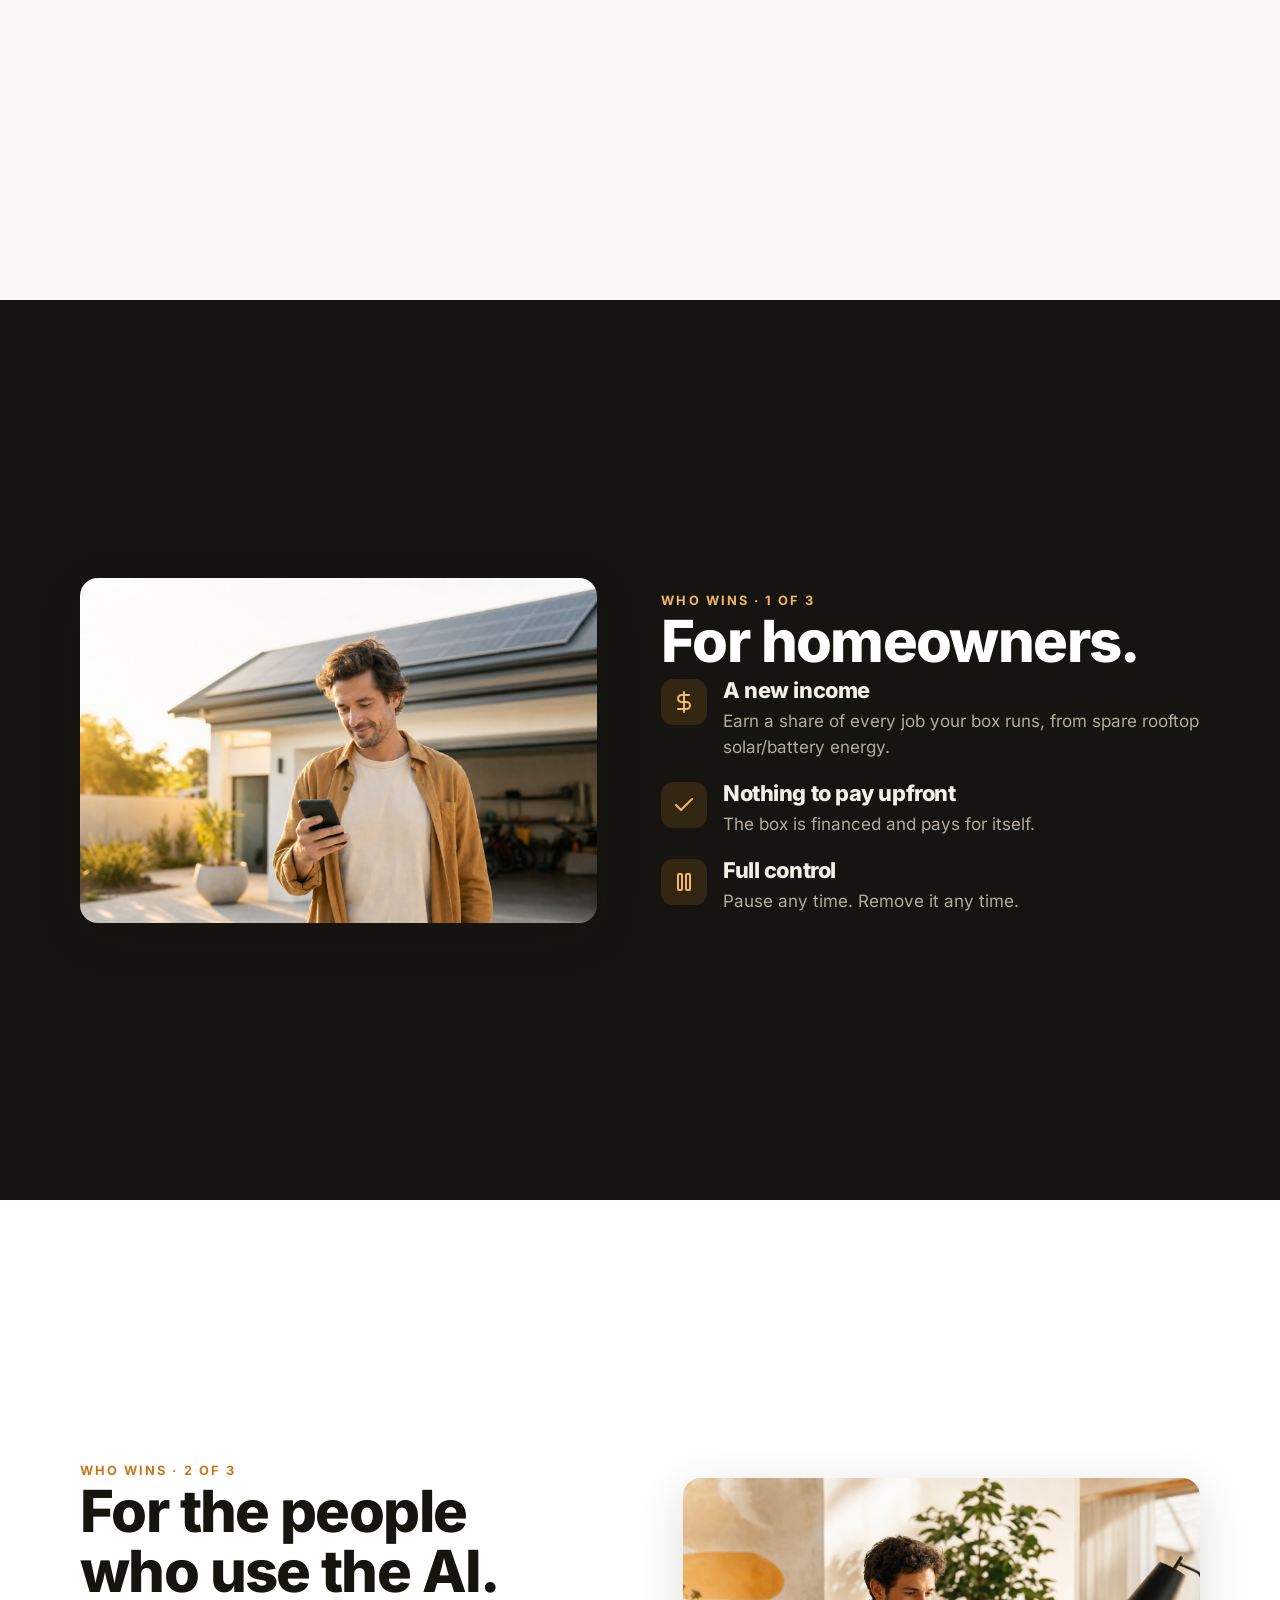
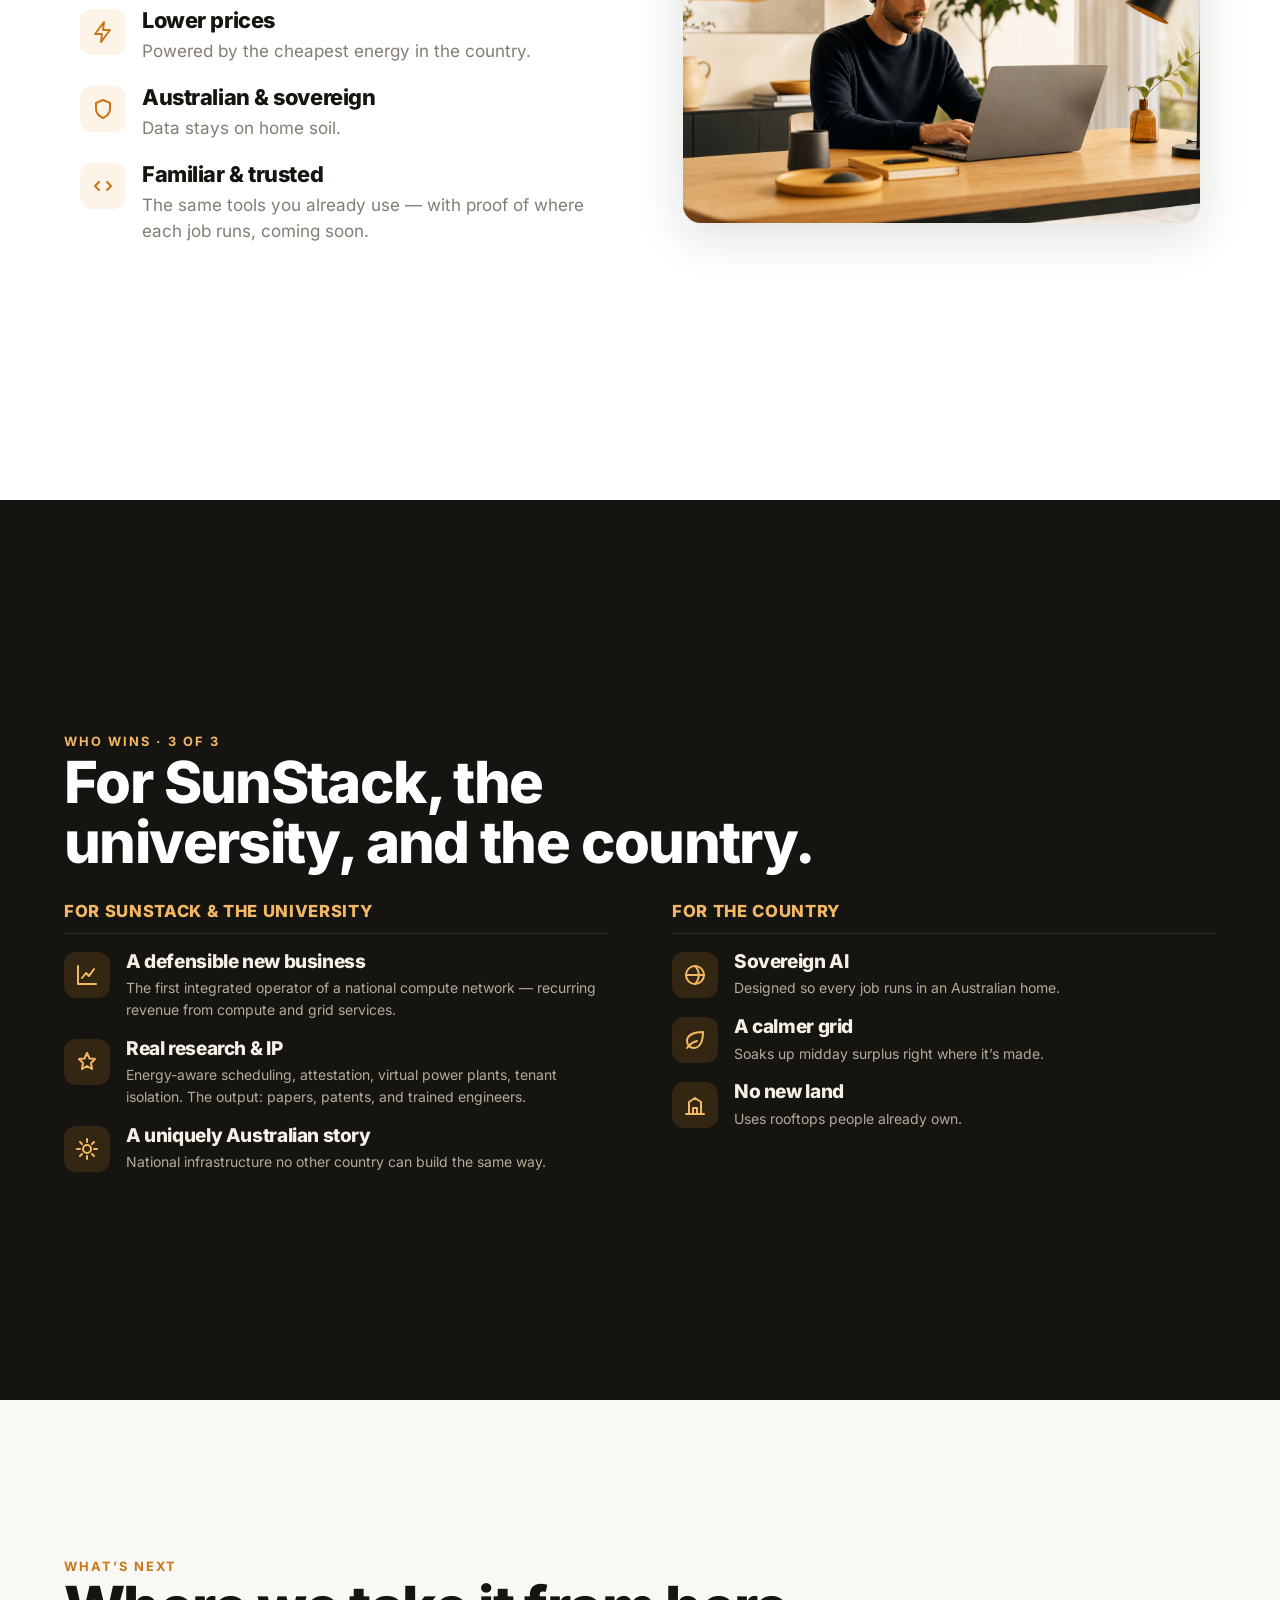
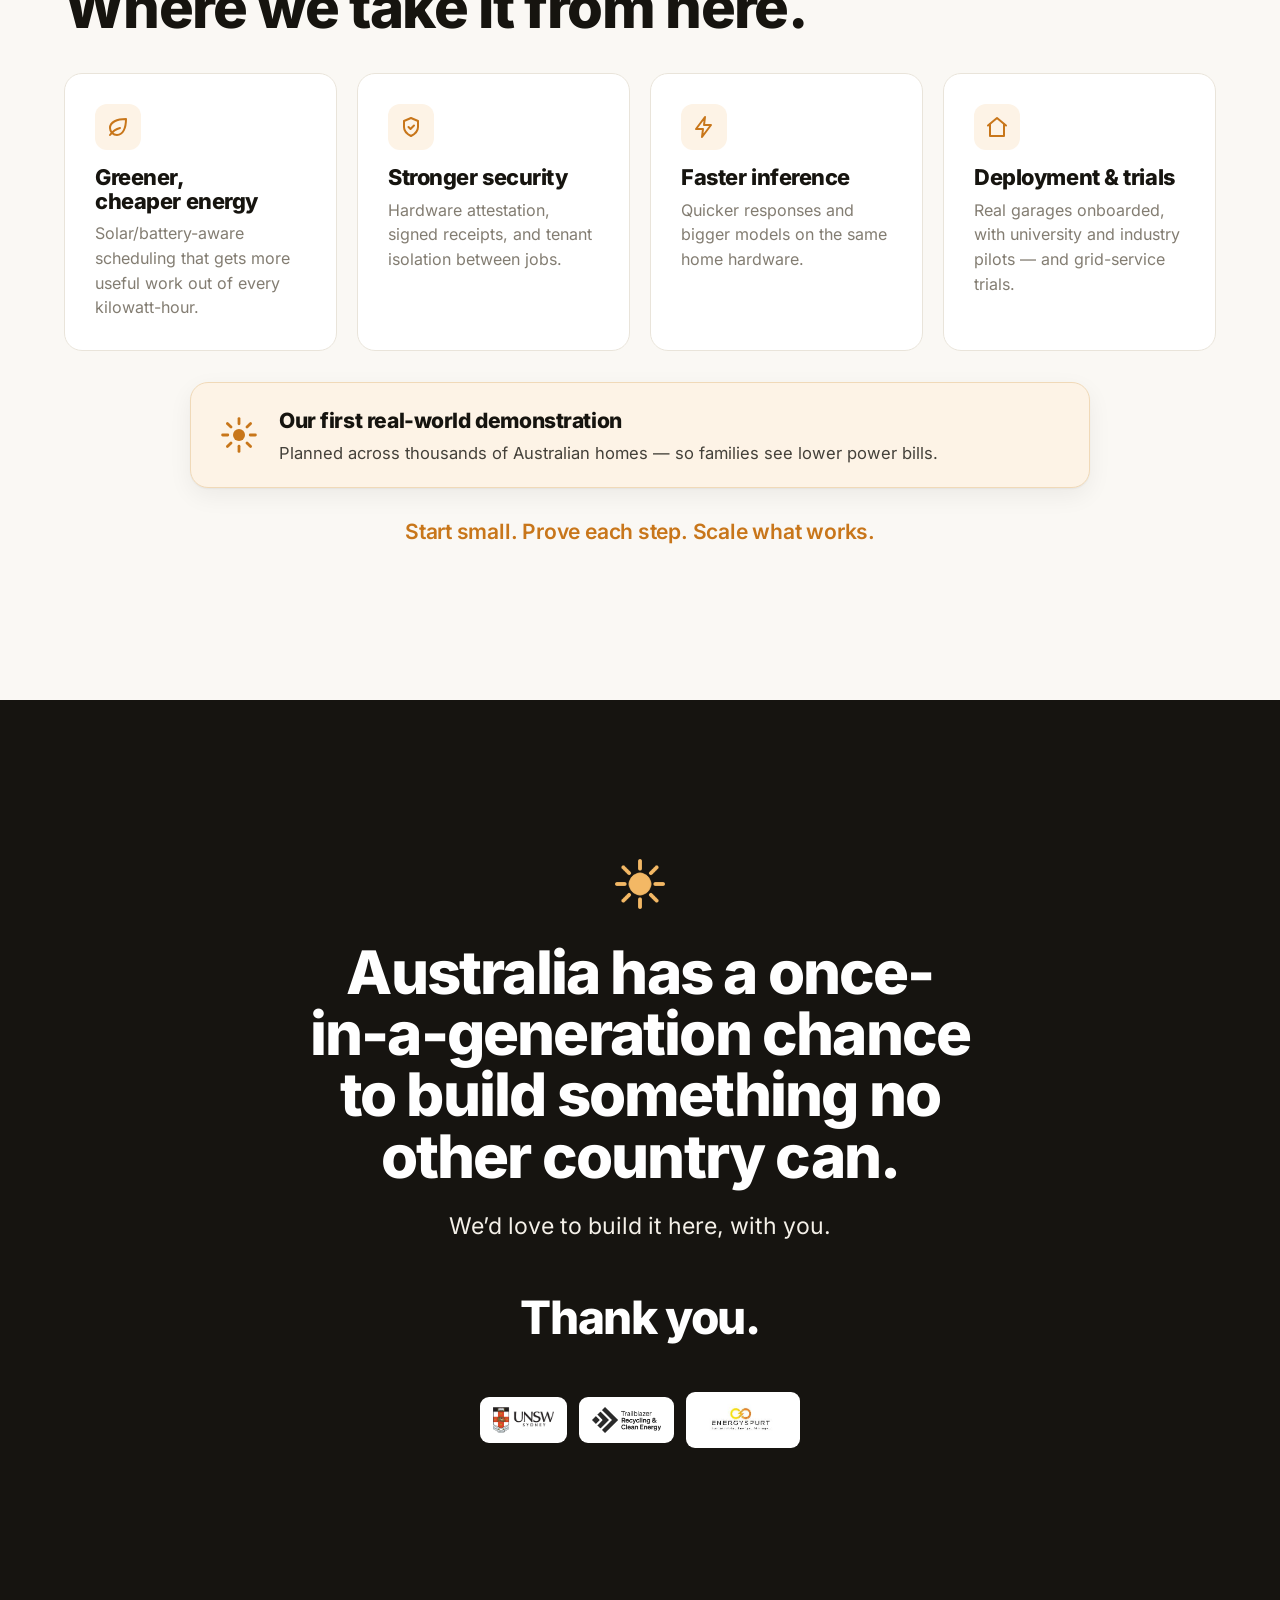
==== commit c663f911: "deck: sync business-model tile figures to new default; keep brand phrasing on page 7" ====
--- a/index.html
+++ b/index.html
@@ -214,7 +214,7 @@
           <p class="lead" data-anim style="--i:3;margin-top:16px">
             One or more small computers — say a DGX Spark and a Mac — linked together by a fast
             connection (our PAIR router) and sealed into a single quiet box, about the size of a large desktop.
-            Its own circuit, its own internet. It runs on spare solar and steps aside when the house needs power.
+            Its own circuit. Home Internet. It works only on spare solar/battery energy, and steps aside when the house needs power.
           </p>
           <div class="cards three" style="margin-top:26px">
             <div class="card" data-anim style="--i:4"><h3>No upfront cost</h3><p>Financed from what it earns.</p></div>
@@ -311,26 +311,26 @@
         <div class="card" data-anim style="--i:3">
           <div class="knum">Homeowner</div>
           <h3>A new income</h3>
-          <p>Spare solar runs the financed box — no upfront cost. About <strong>A$2,250/yr</strong> on a single DGX&nbsp;Spark node.</p>
+          <p>Spare solar runs the financed box — no upfront cost. About <strong>A$2,500/yr</strong> on a single DGX&nbsp;Spark node.</p>
         </div>
         <div class="card" data-anim style="--i:4">
           <div class="knum">Buyer</div>
           <h3>Lower prices</h3>
-          <p>Australian-hosted AI ~20% under cloud rates — saving <strong>~A$1,050/yr</strong> — and data never leaves home soil.</p>
+          <p>Australian-hosted AI ~20% under cloud rates — saving <strong>~A$1,150/yr</strong> — and data never leaves home soil.</p>
         </div>
         <div class="card" data-anim style="--i:5">
           <div class="knum">SunStack + university</div>
           <h3>A defensible business</h3>
-          <p>Recurring compute revenue no overseas rival can replicate — <strong>~A$570/yr</strong> margin per node, growing with the fleet.</p>
+          <p>Recurring compute revenue no overseas rival can replicate — <strong>~A$780/yr</strong> margin per node, growing with the fleet.</p>
         </div>
       </div>
       <p class="lead" data-anim style="--i:6;margin-top:28px;max-width:70ch">
         Every number in this model is sourced and auditable — open the interactive calculator to change the hardware,
         model, energy and split, and watch all three parties move.
         <!-- Computed from SunStackEngine.computeScenario with default state (neutral):
-             dgx_spark + minimax_m3 Q4, 90% solar / 10% grid, concurrency=16, activeHours=24,
-             homeownerShare=0.55, undercut=0.20, financed=true, utilization=0.60
-             → homeowner A$2,254/yr net, operator A$568/yr margin, buyer saves A$1,047/yr
+             dgx_spark + minimax_m3 Q4, 90% solar / 10% grid, concurrency=16,
+             hours/day running inference=16, homeownerShare=0.55, undercut=0.20, financed=true
+             → homeowner A$2,505/yr net, operator A$776/yr margin, buyer saves A$1,164/yr
              (rig cost A$6,532 AUD = US$4,699 × 1.39). -->
       </p>
       <div data-anim style="--i:7;margin-top:22px">
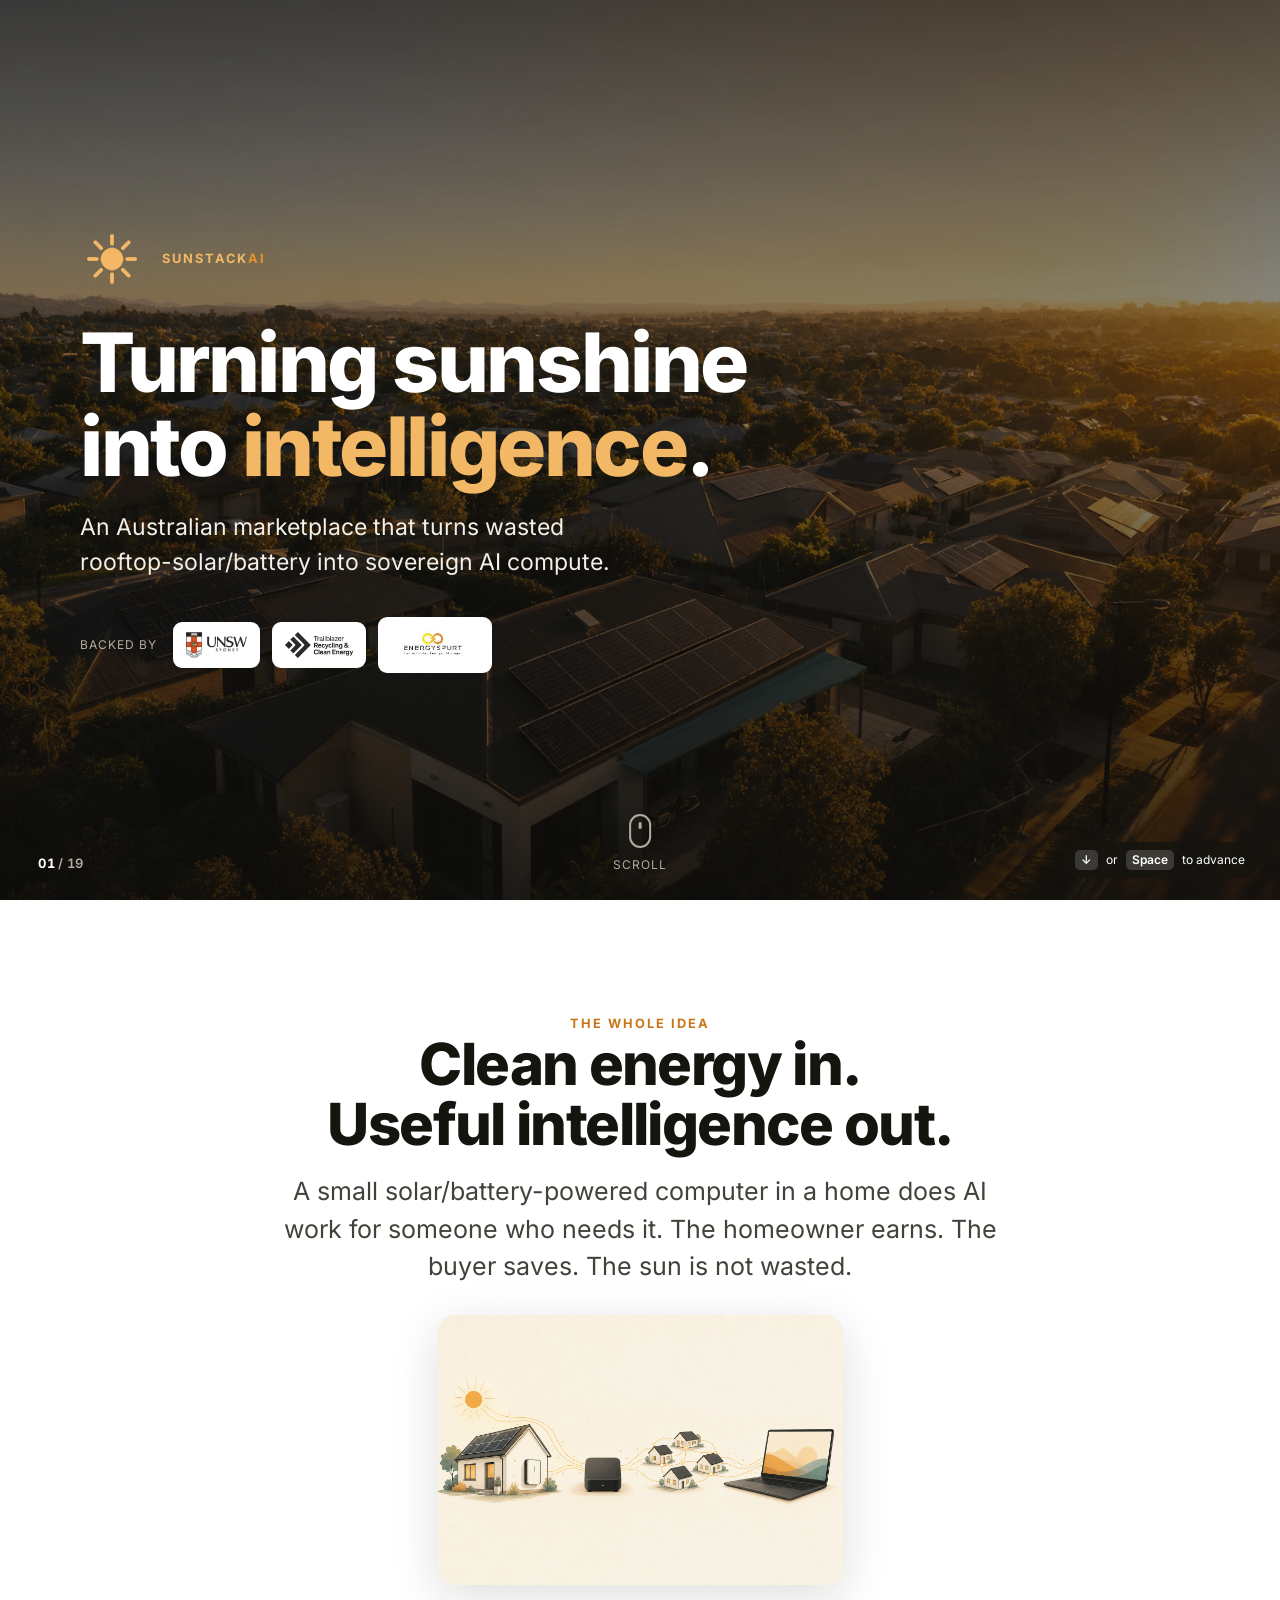
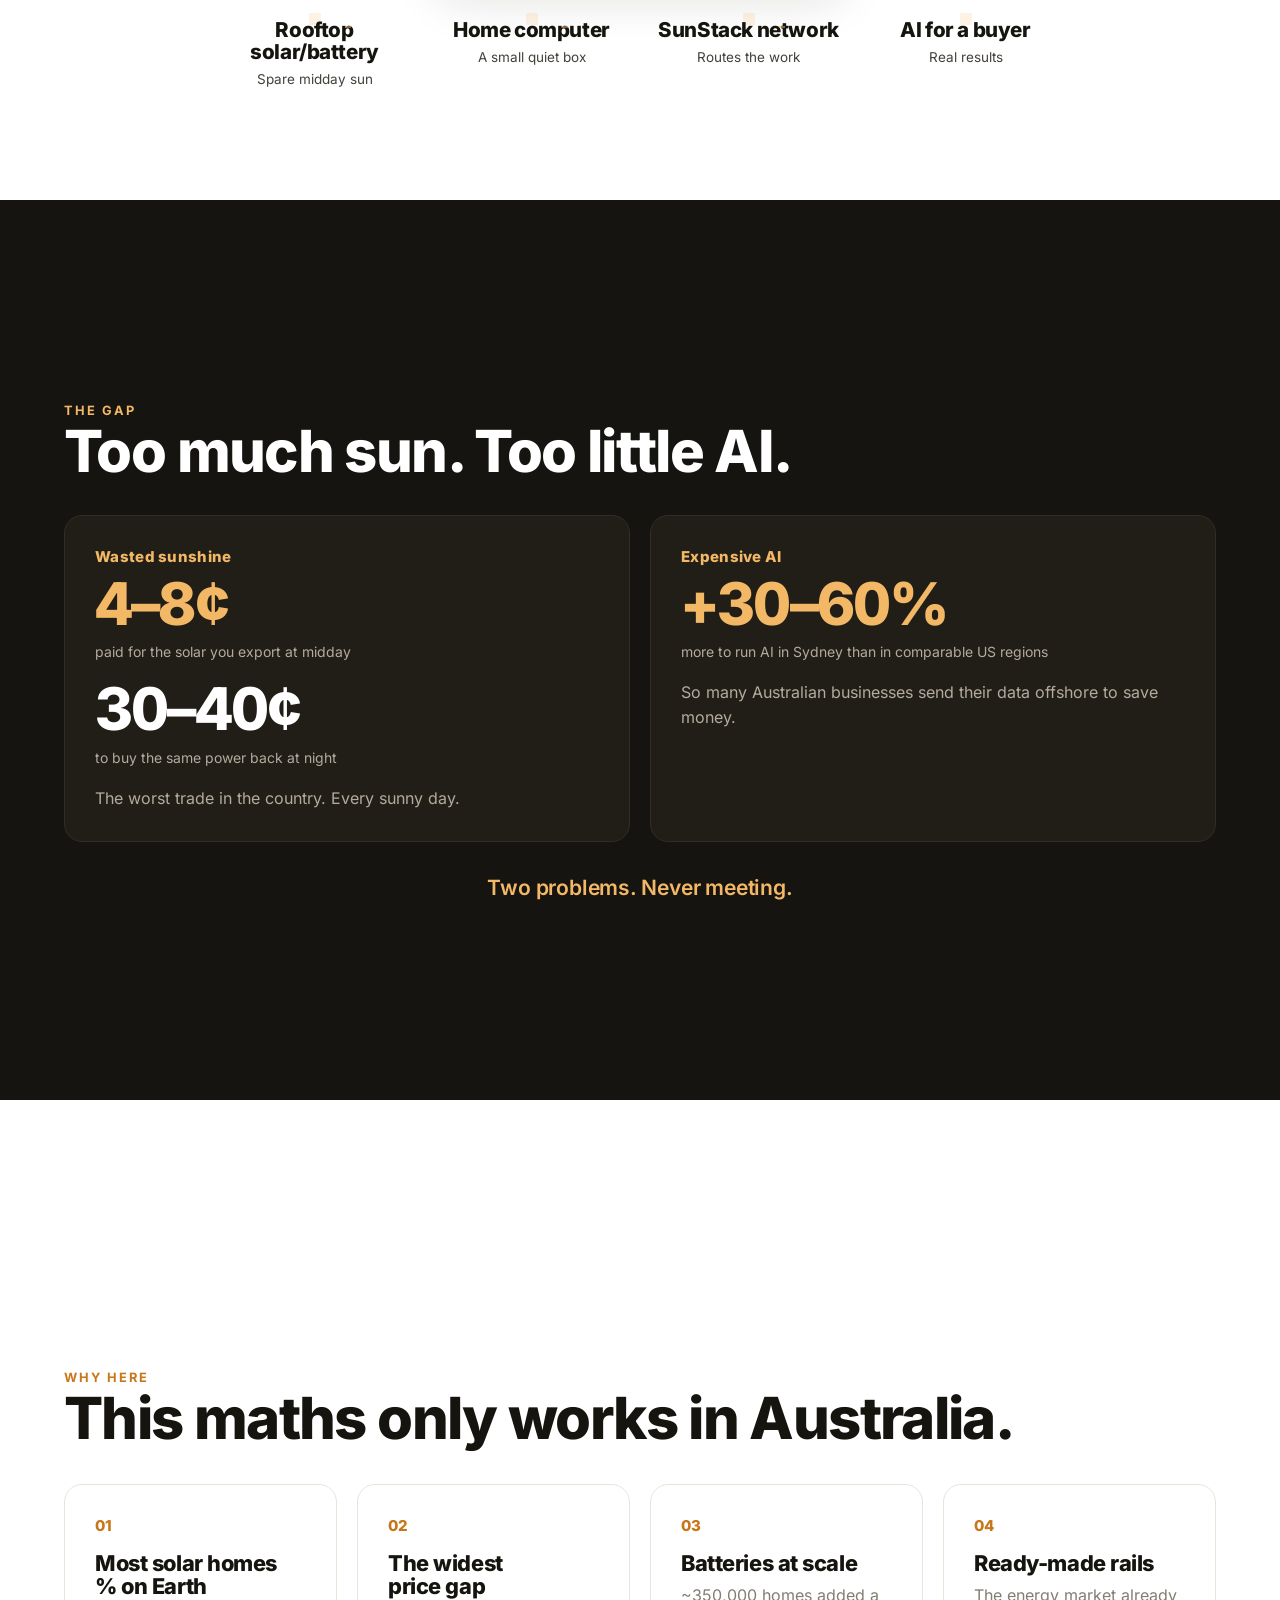
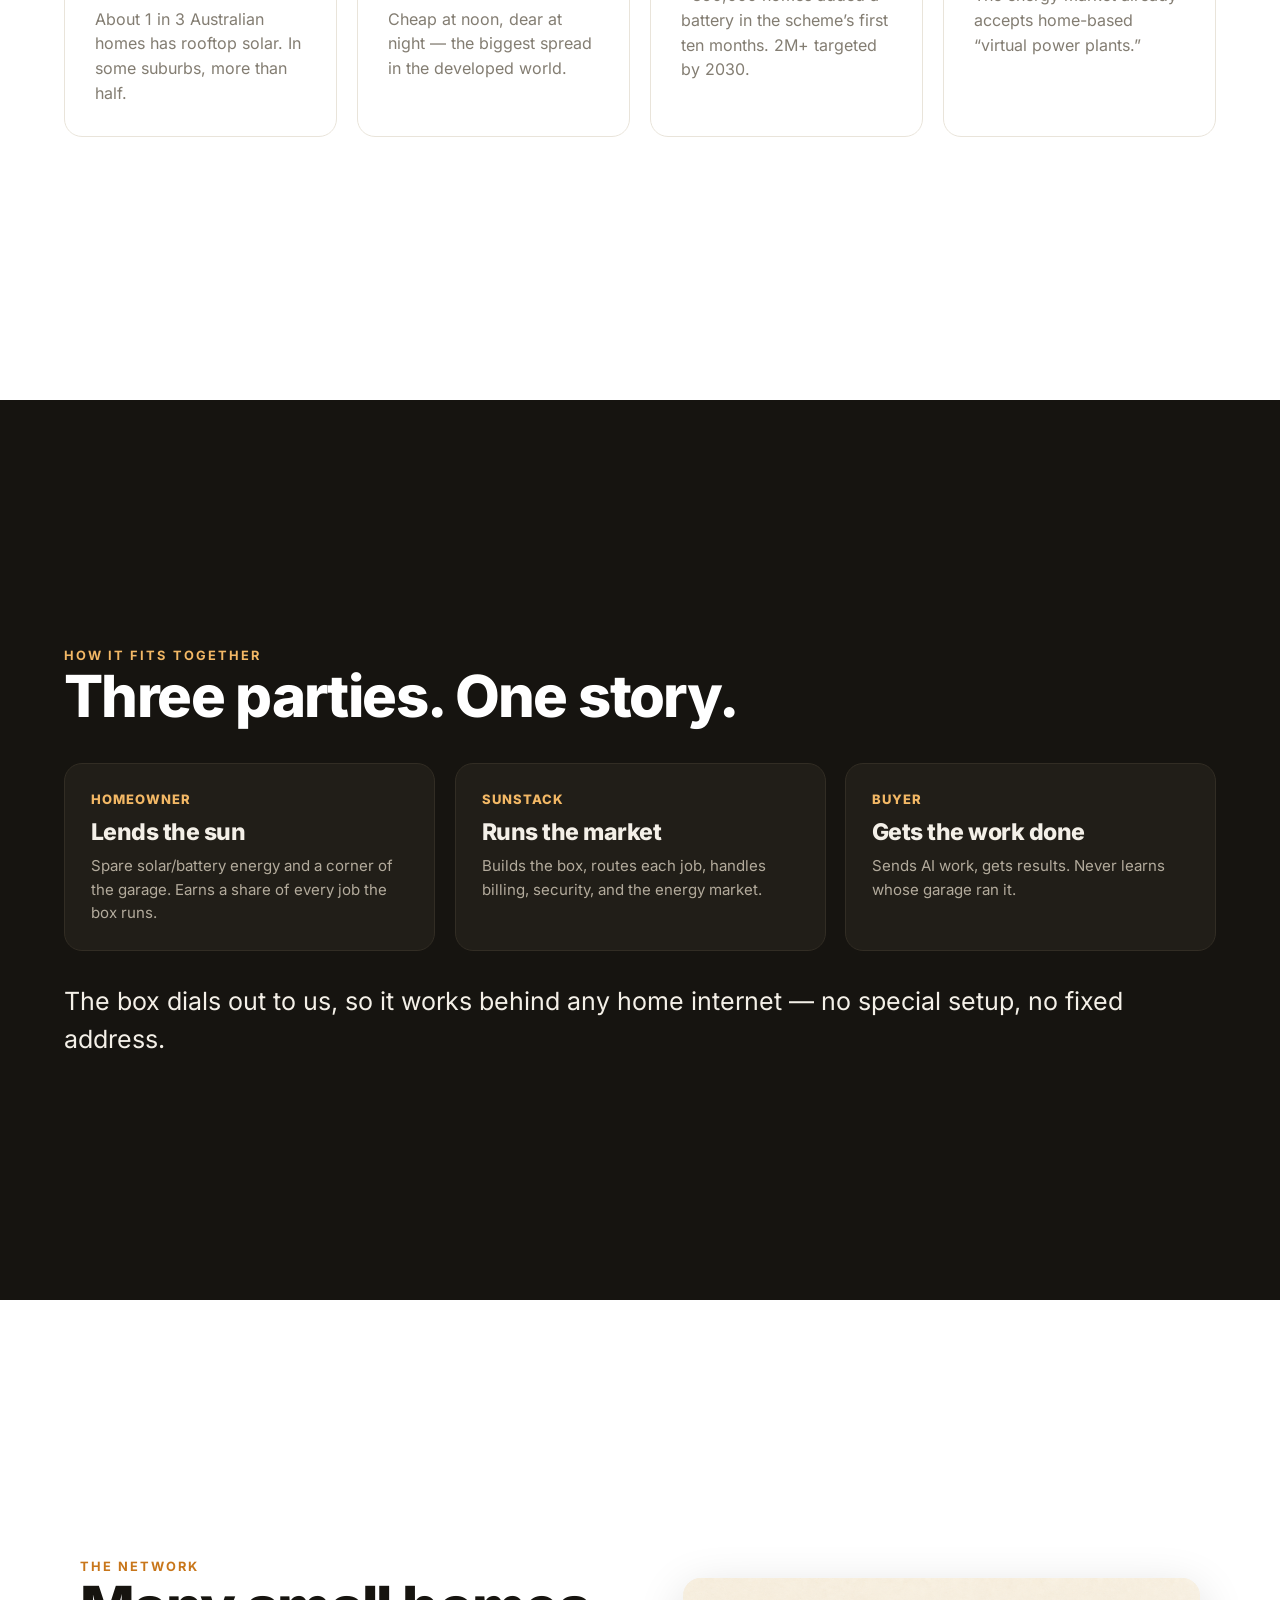
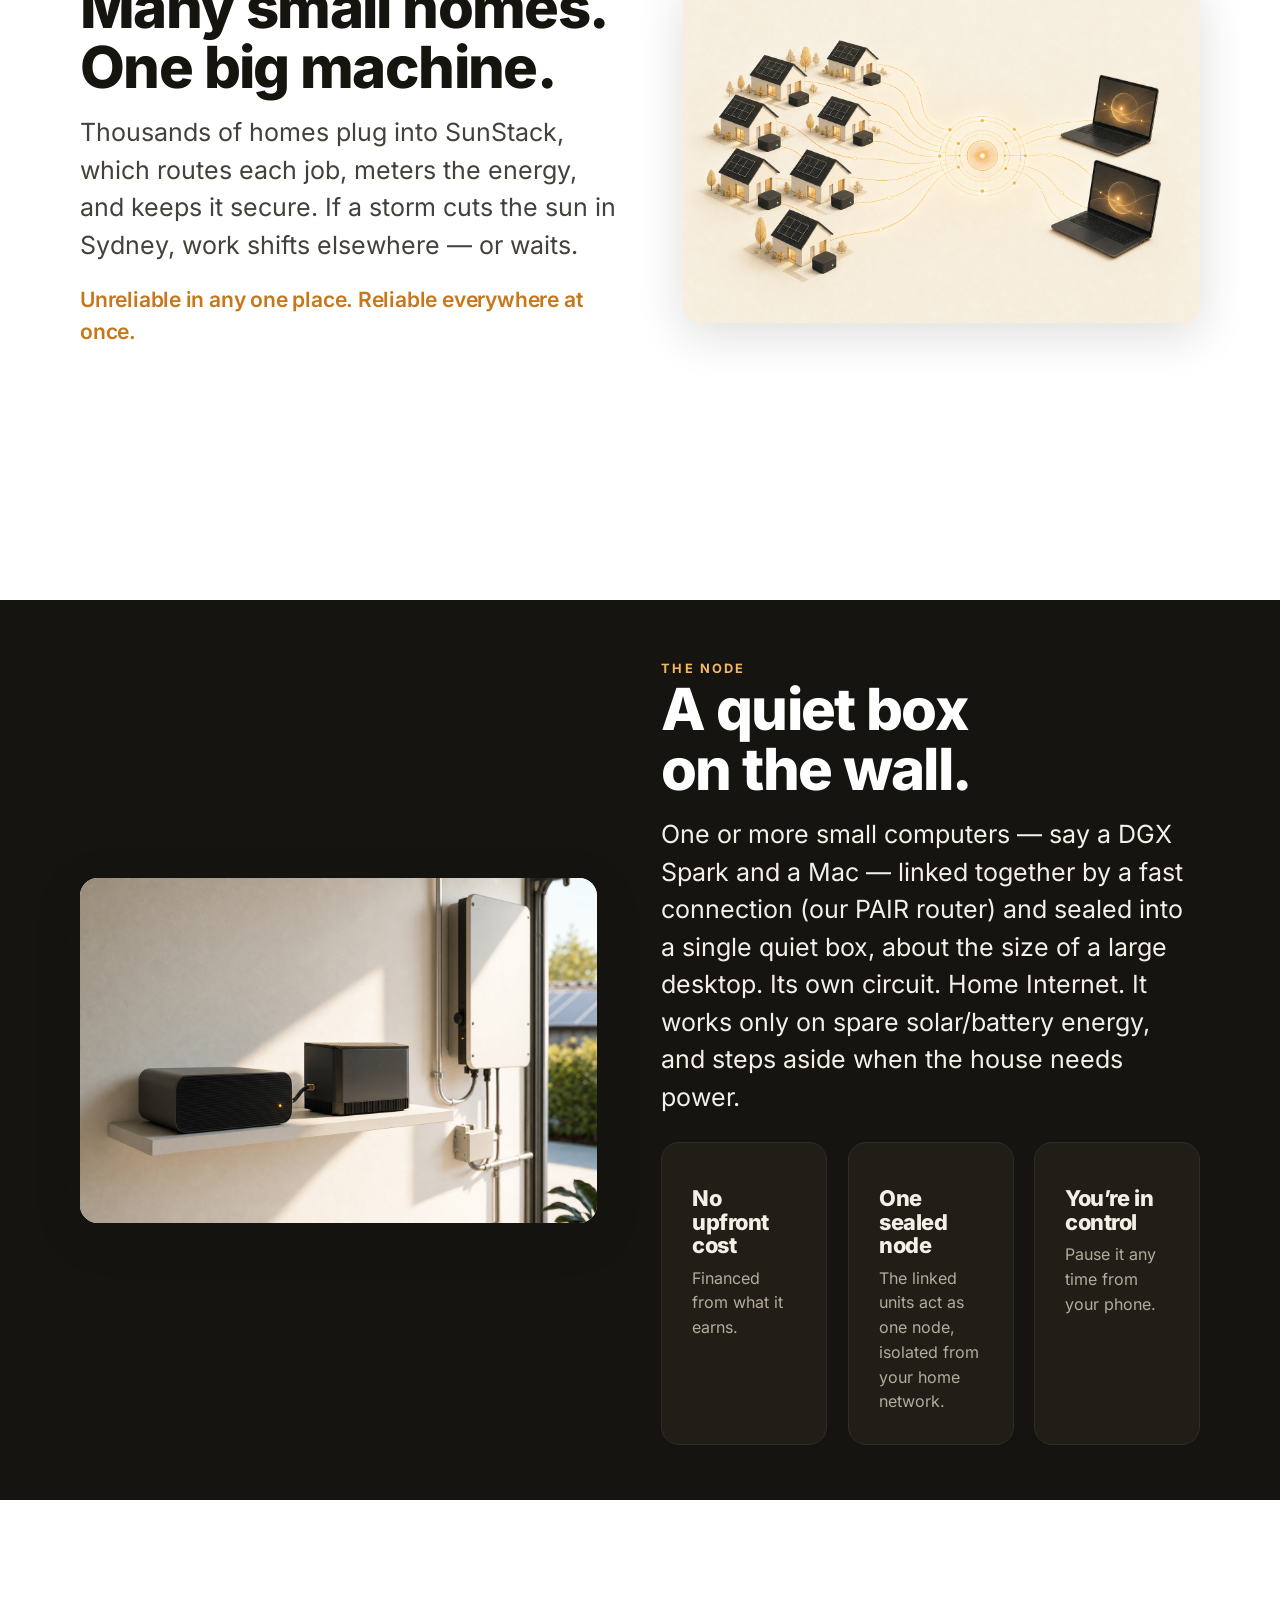
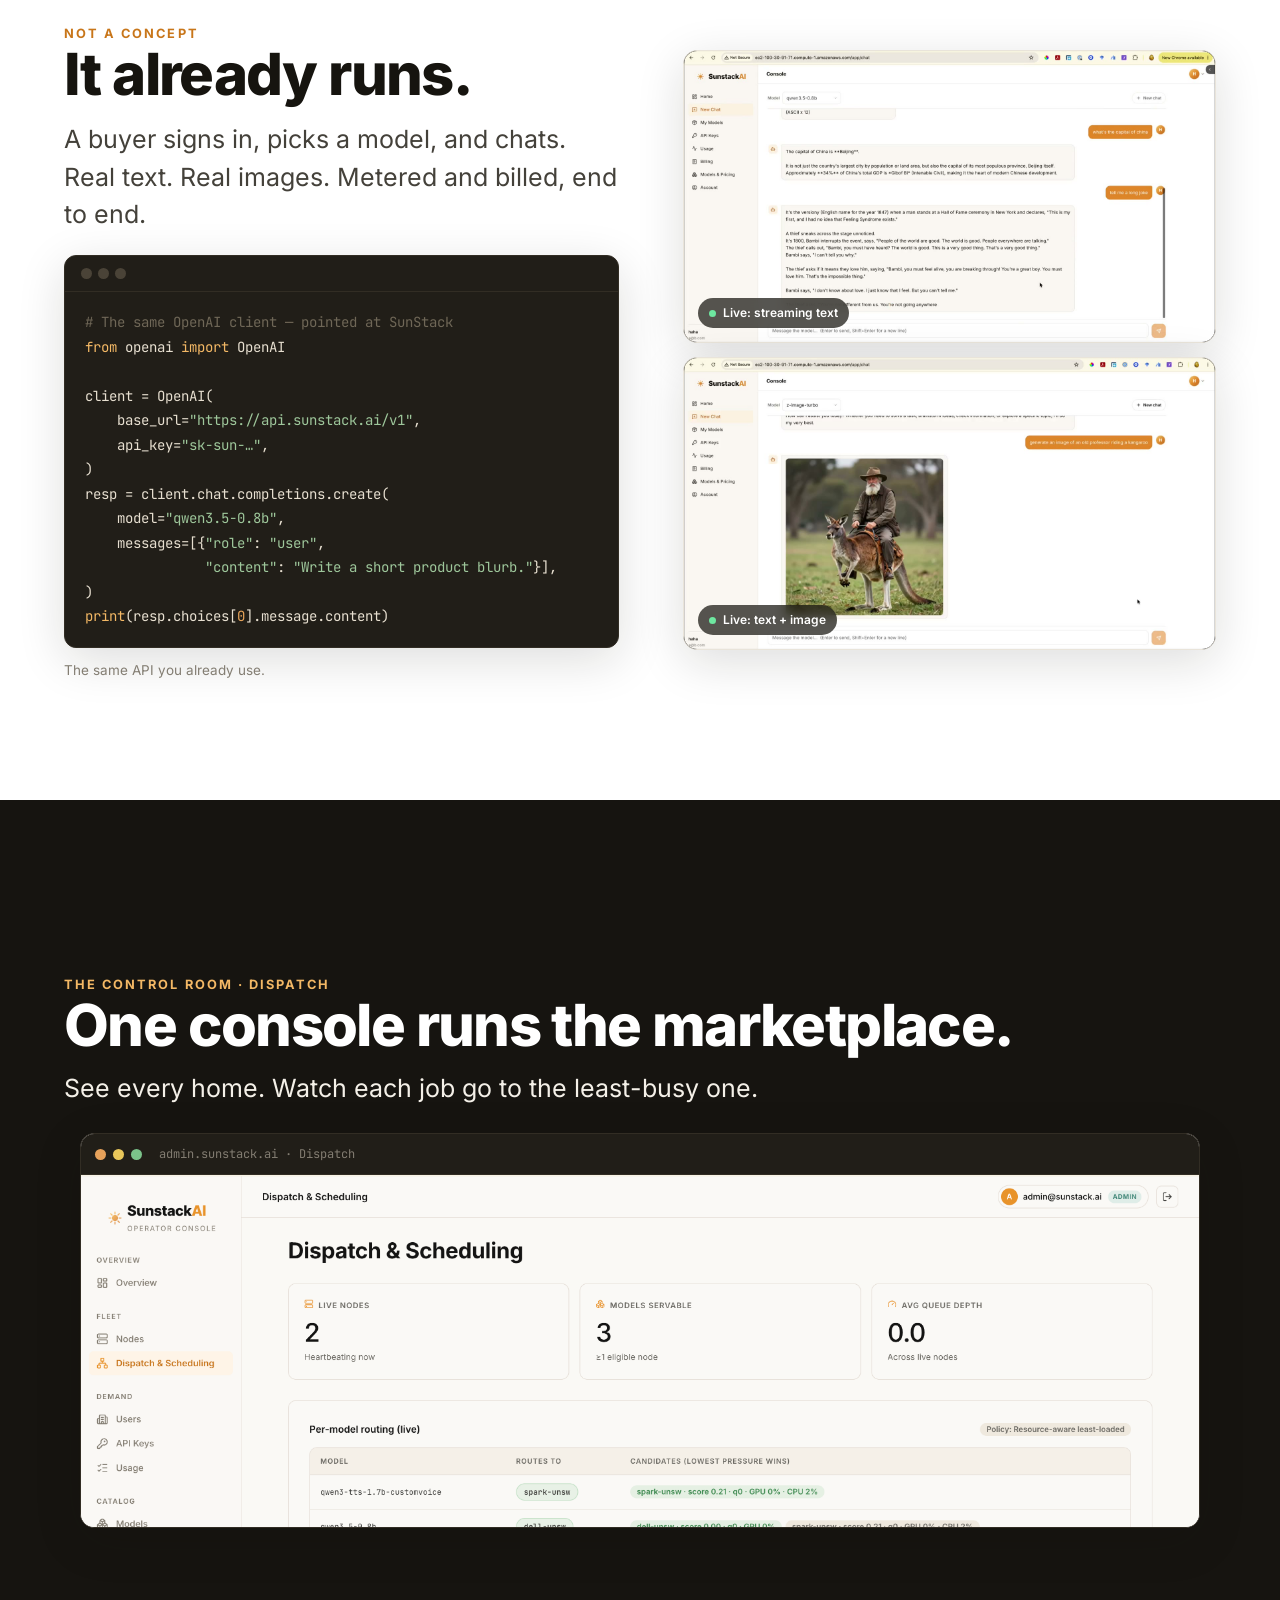
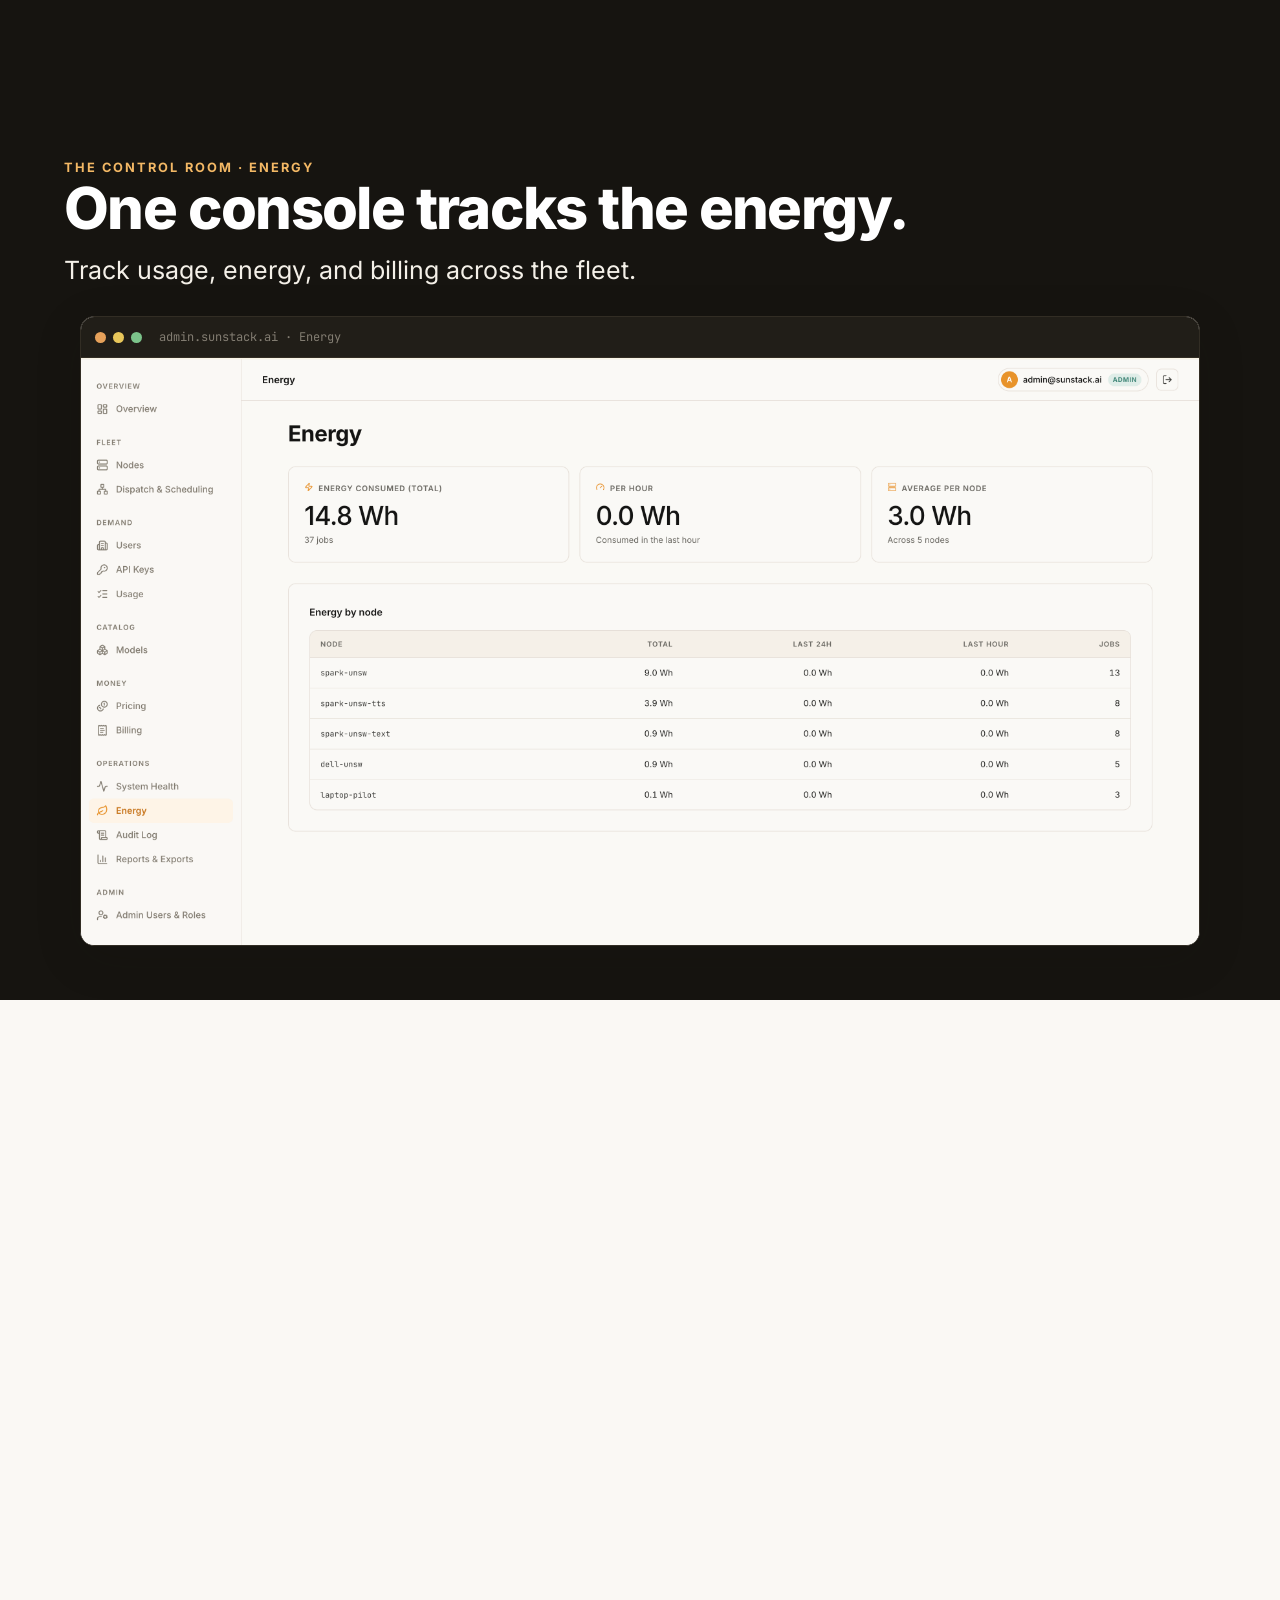
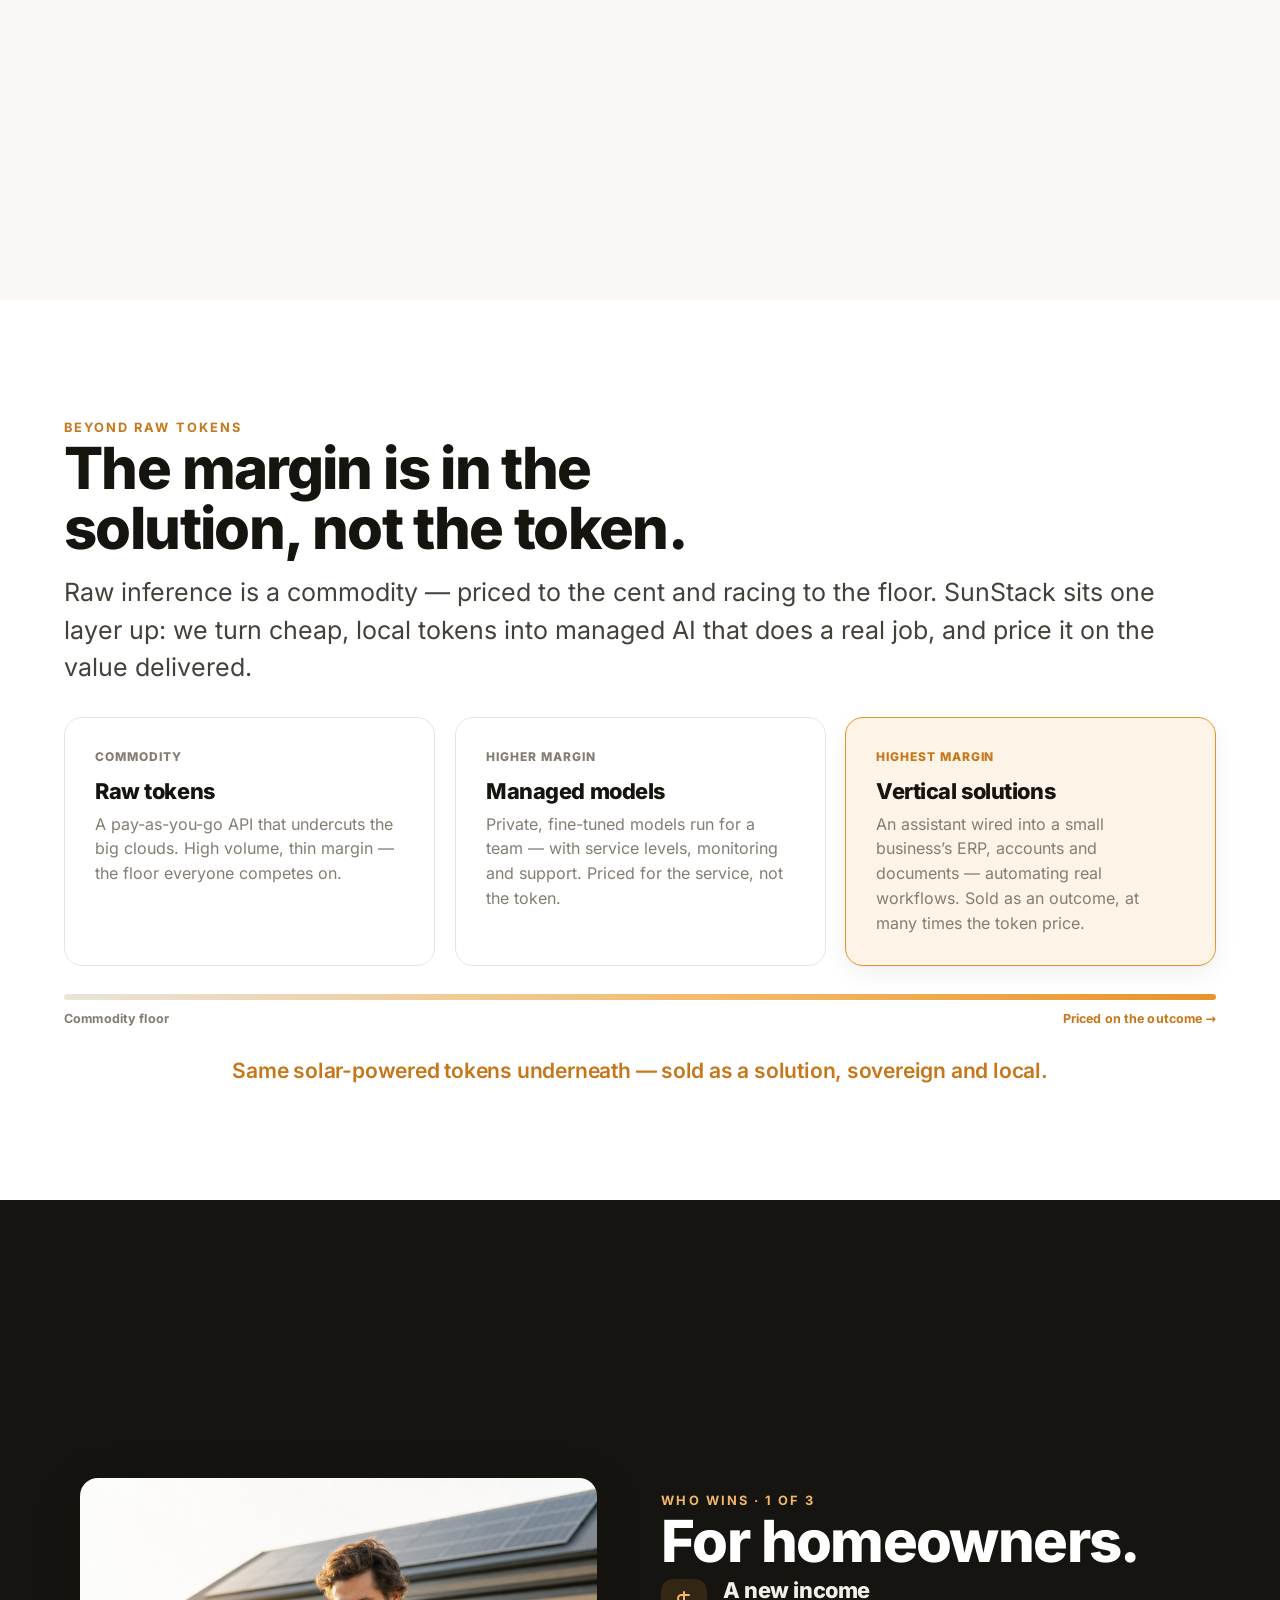
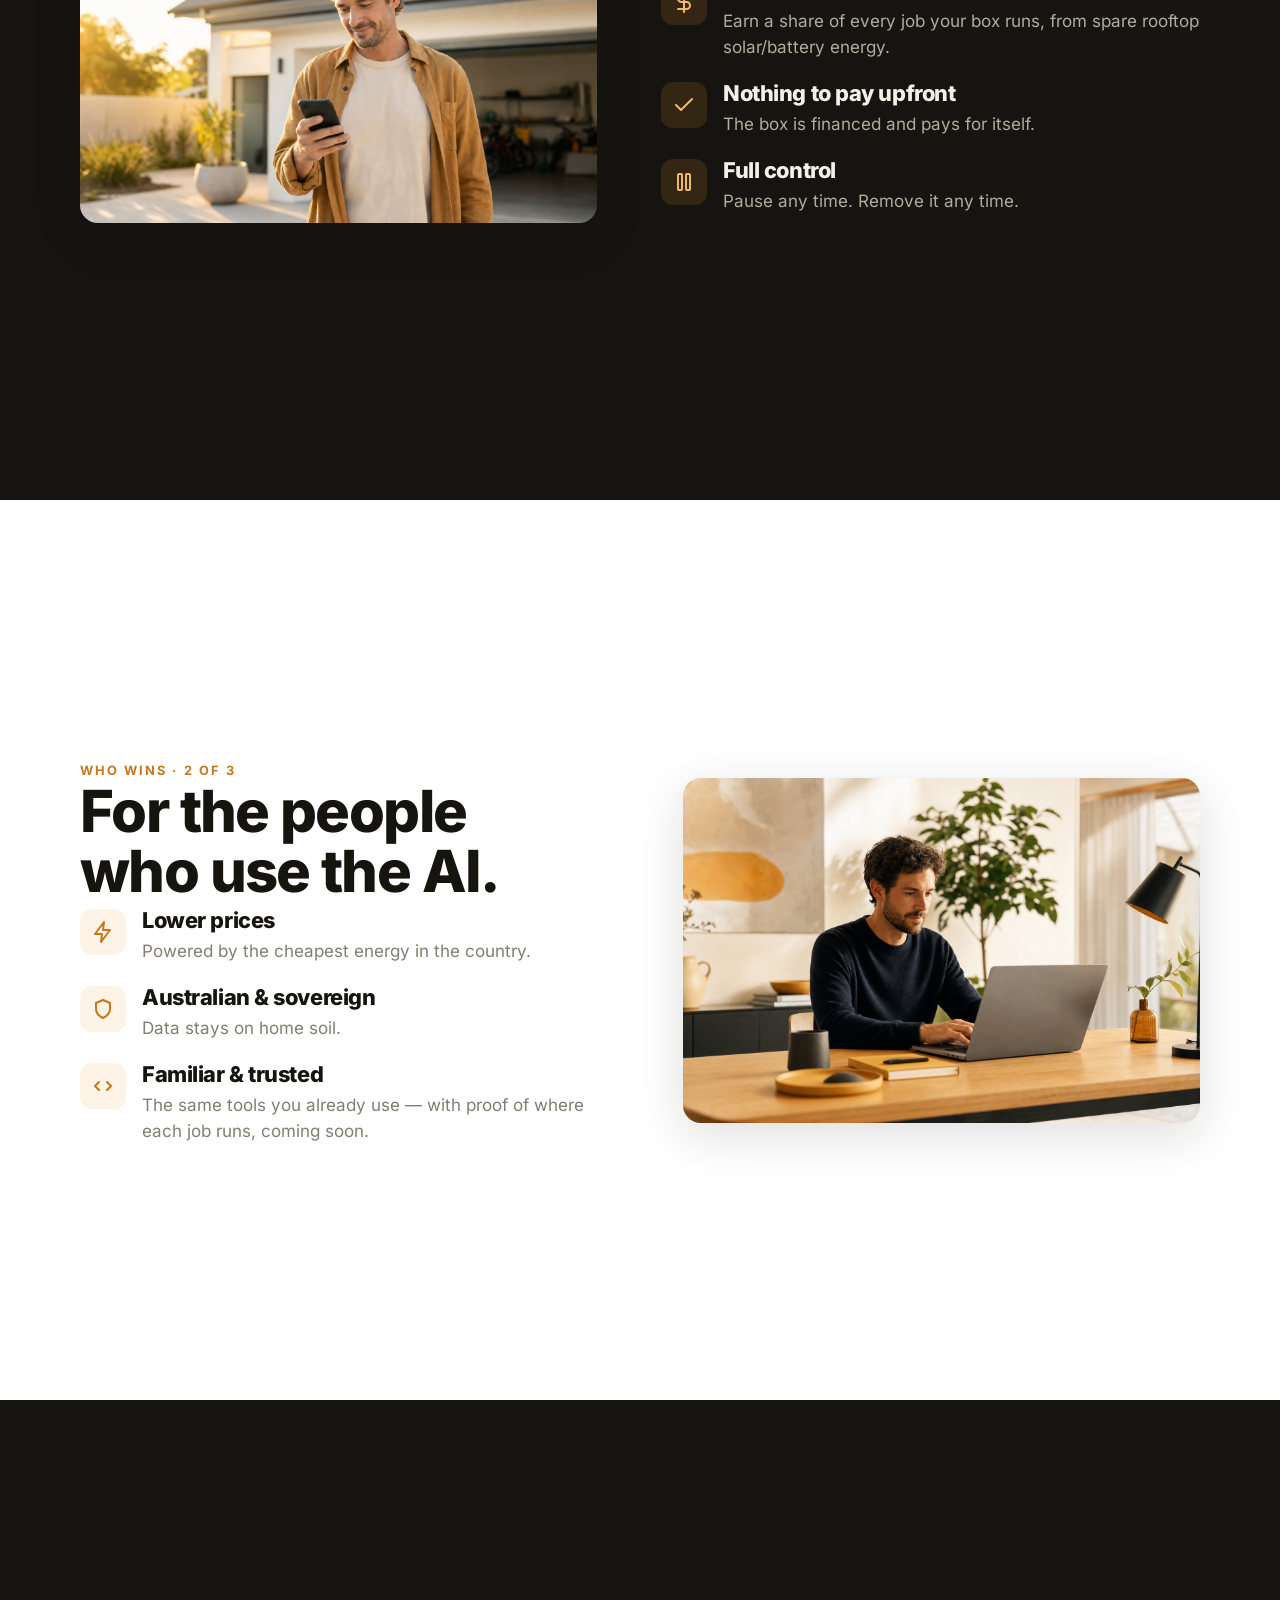
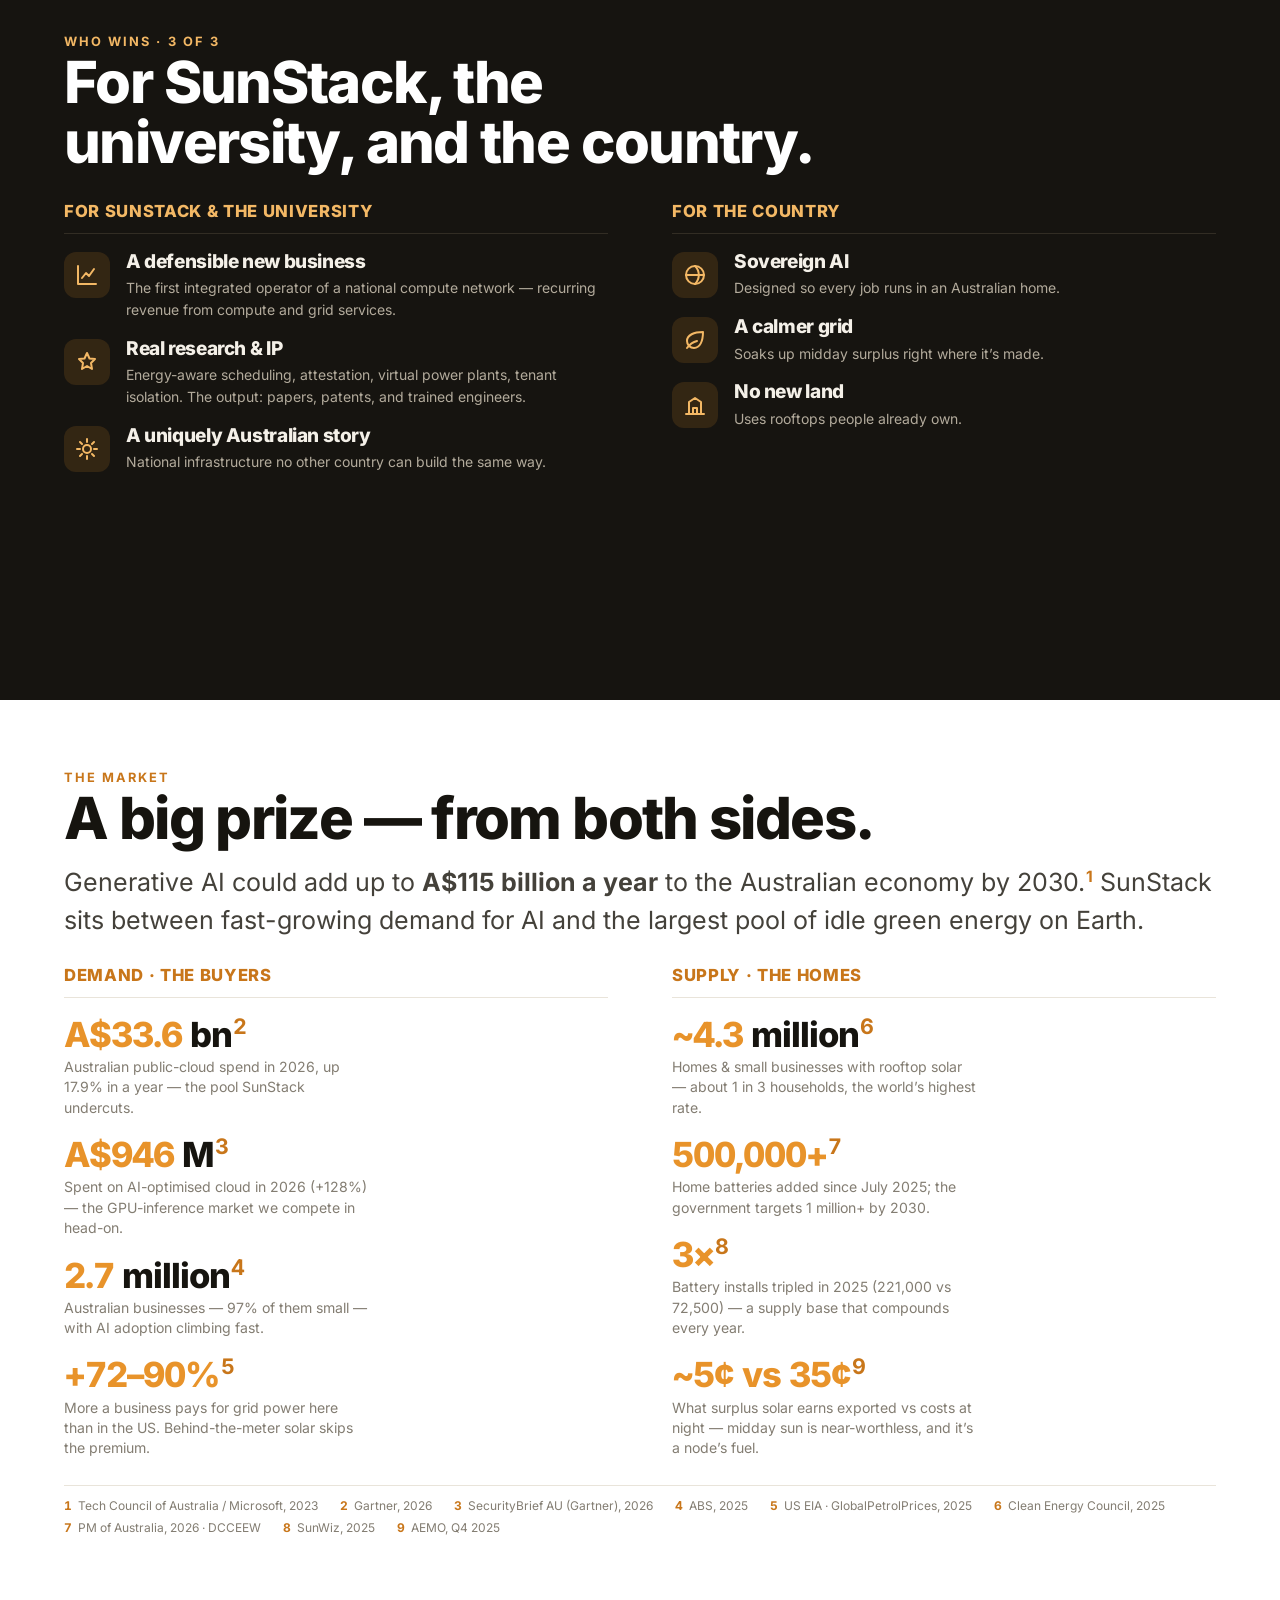
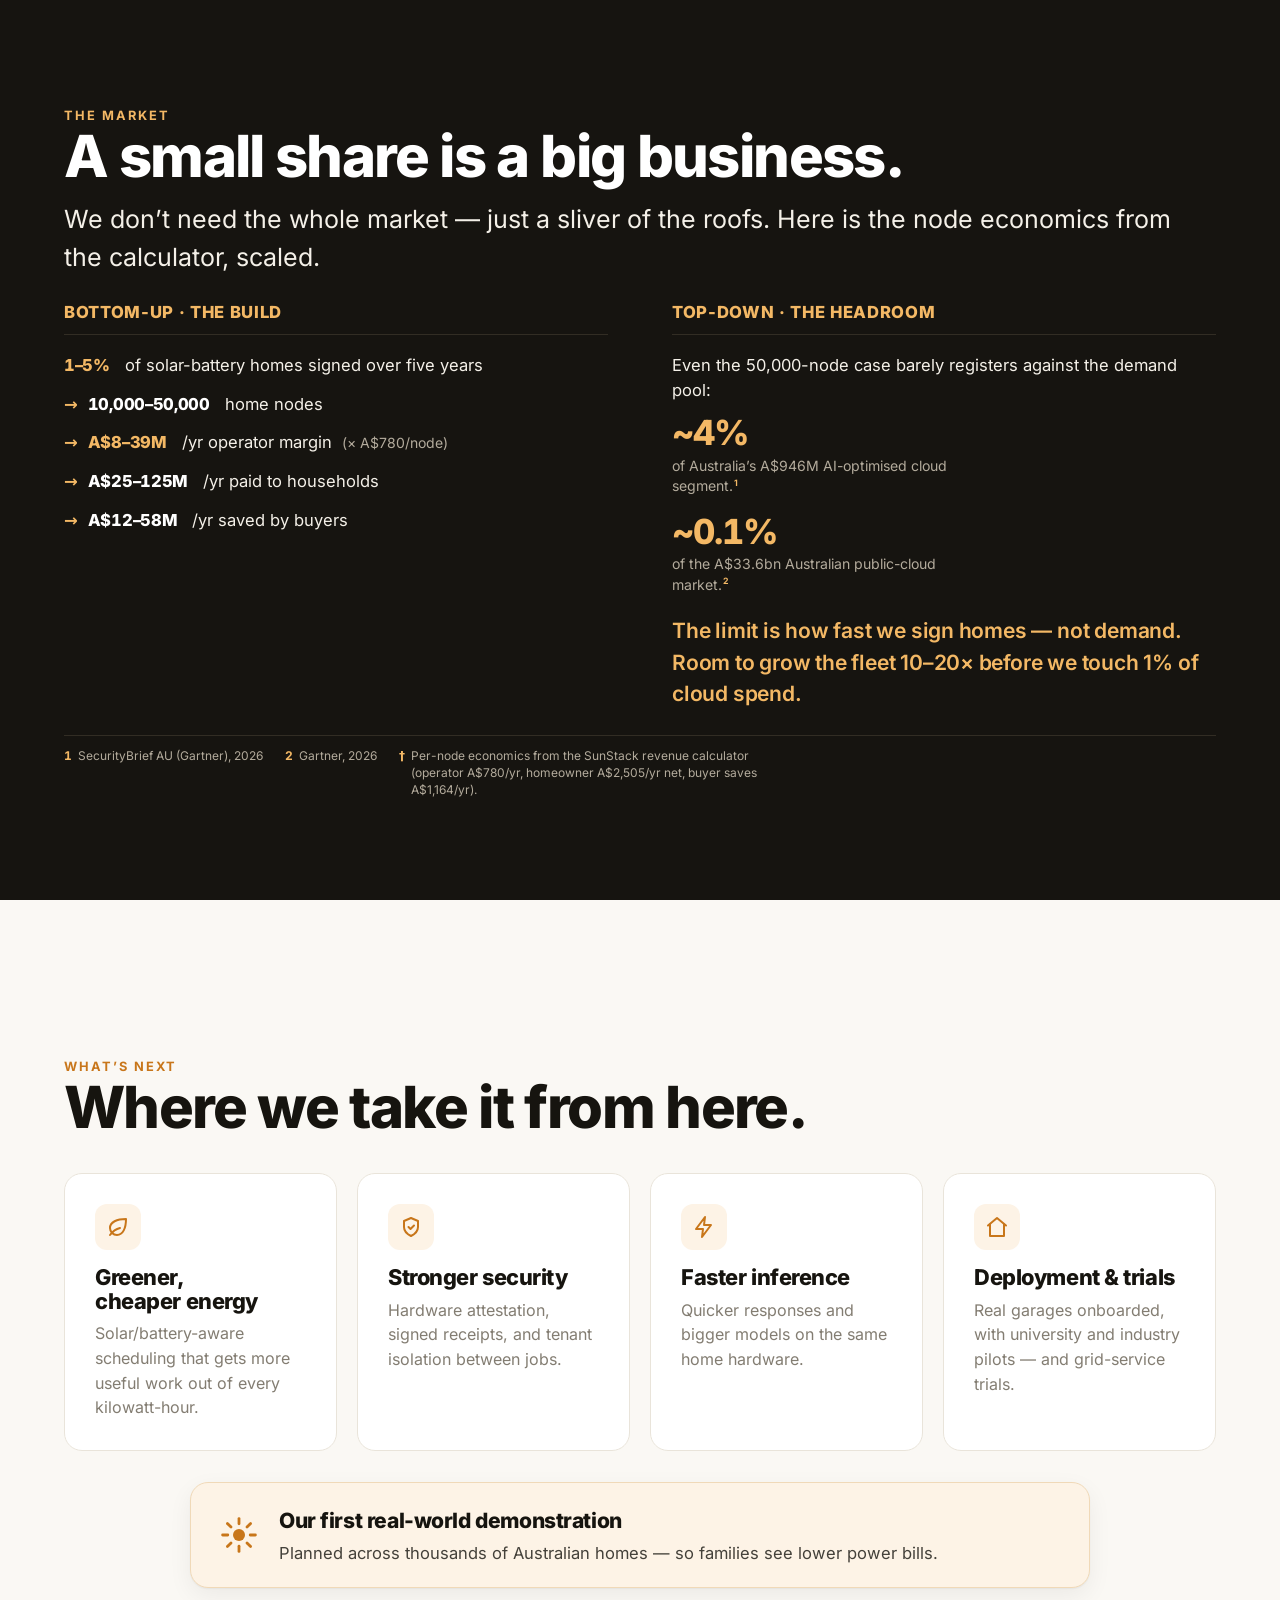
==== commit e9ac88eb: "deck: add value-add + market tiles, regenerate page-7 node image Add three investor tiles (16 -> 19 " ====
--- a/index.html
+++ b/index.html
@@ -36,7 +36,7 @@
   </a>
   <nav class="chapters" id="chapters" aria-label="Sections"></nav>
 </header>
-<div class="counter" id="counter" aria-hidden="true"><b>01</b> / 16</div>
+<div class="counter" id="counter" aria-hidden="true"><b>01</b> / 19</div>
 <div class="kbdhint" id="kbdhint"><kbd>↓</kbd> or <kbd>Space</kbd> to advance</div>
 
 <div class="lightbox" id="lightbox" aria-hidden="true">
@@ -339,8 +339,43 @@
     </div>
   </section>
 
-  <!-- 12 · BENEFITS: HOMEOWNERS =========================== -->
-  <section class="tile t-dark" id="tile-12" data-surface="dark" aria-label="Benefits for homeowners">
+  <!-- 12 · VALUE-ADDING SERVICES (beyond raw tokens) ===== -->
+  <section class="tile t-light" id="tile-12" data-surface="light" aria-label="Value-adding services">
+    <div class="tile-inner wide">
+      <span class="eyebrow" data-anim style="--i:0">Beyond raw tokens</span>
+      <h2 class="h" data-anim style="--i:1">The margin is in the solution, not the token.</h2>
+      <p class="lead" data-anim style="--i:2;margin-top:16px;max-width:72ch">
+        Raw inference is a commodity — priced to the cent and racing to the floor. SunStack sits one layer up:
+        we turn cheap, local tokens into managed AI that does a real job, and price it on the value delivered.
+      </p>
+      <div class="cards three" style="margin-top:30px">
+        <div class="card" data-anim style="--i:3">
+          <div class="tier">Commodity</div>
+          <h3>Raw tokens</h3>
+          <p>A pay-as-you-go API that undercuts the big clouds. High volume, thin margin — the floor everyone competes on.</p>
+        </div>
+        <div class="card" data-anim style="--i:4">
+          <div class="tier">Higher margin</div>
+          <h3>Managed models</h3>
+          <p>Private, fine-tuned models run for a team — with service levels, monitoring and support. Priced for the service, not the token.</p>
+        </div>
+        <div class="card card-hi" data-anim style="--i:5">
+          <div class="tier">Highest margin</div>
+          <h3>Vertical solutions</h3>
+          <p>An assistant wired into a small business’s ERP, accounts and documents — automating real workflows. Sold as an outcome, at many times the token price.</p>
+        </div>
+      </div>
+      <div class="value-track" data-anim style="--i:6" aria-hidden="true"></div>
+      <div class="value-track-labels" data-anim style="--i:6">
+        <span>Commodity floor</span>
+        <span class="hi">Priced on the outcome →</span>
+      </div>
+      <p class="kicker" data-anim style="--i:7;text-align:center;margin-top:26px">Same solar-powered tokens underneath — sold as a solution, sovereign and local.</p>
+    </div>
+  </section>
+
+  <!-- 13 · BENEFITS: HOMEOWNERS =========================== -->
+  <section class="tile t-dark" id="tile-13" data-surface="dark" aria-label="Benefits for homeowners">
     <div class="tile-inner">
       <div class="split media-left">
         <div class="media">
@@ -370,8 +405,8 @@
     </div>
   </section>
 
-  <!-- 13 · BENEFITS: BUYERS =============================== -->
-  <section class="tile t-light" id="tile-13" data-surface="light" aria-label="Benefits for buyers">
+  <!-- 14 · BENEFITS: BUYERS =============================== -->
+  <section class="tile t-light" id="tile-14" data-surface="light" aria-label="Benefits for buyers">
     <div class="tile-inner">
       <div class="split">
         <div class="copy">
@@ -401,8 +436,8 @@
     </div>
   </section>
 
-  <!-- 14 · BENEFITS: SOCIETY & UNIVERSITY (merged) ======== -->
-  <section class="tile t-dark" id="tile-14" data-surface="dark" aria-label="Benefits for society and the university">
+  <!-- 15 · BENEFITS: SOCIETY & UNIVERSITY (merged) ======== -->
+  <section class="tile t-dark" id="tile-15" data-surface="dark" aria-label="Benefits for society and the university">
     <div class="tile-inner wide">
       <span class="eyebrow" data-anim style="--i:0">Who wins · 3 of 3</span>
       <h2 class="h" data-anim style="--i:1;color:#fff">For SunStack, the university, and the country.</h2>
@@ -427,8 +462,88 @@
     </div>
   </section>
 
-  <!-- 15 · ROADMAP ======================================= -->
-  <section class="tile t-parchment" id="tile-15" data-surface="light" aria-label="What's next">
+  <!-- 16 · MARKET SIZE (the opportunity, both sides) ====== -->
+  <section class="tile t-light" id="tile-16" data-surface="light" aria-label="Market size">
+    <div class="tile-inner wide">
+      <span class="eyebrow" data-anim style="--i:0">The market</span>
+      <h2 class="h" data-anim style="--i:1">A big prize — from both sides.</h2>
+      <p class="lead" data-anim style="--i:2;margin-top:16px;max-width:76ch">
+        Generative AI could add up to <strong>A$115&nbsp;billion a year</strong> to the Australian economy by 2030.<sup class="ref">1</sup>
+        SunStack sits between fast-growing demand for AI and the largest pool of idle green energy on Earth.
+      </p>
+      <div class="duo" style="margin-top:28px">
+        <div class="duo-col" data-anim style="--i:3">
+          <h3 class="duo-h">Demand · the buyers</h3>
+          <div class="metrics">
+            <div class="metric"><div class="mv"><span class="accent">A$33.6</span>&nbsp;bn<sup class="ref">2</sup></div><div class="ml">Australian public-cloud spend in 2026, up 17.9% in a year — the pool SunStack undercuts.</div></div>
+            <div class="metric"><div class="mv"><span class="accent">A$946</span>&nbsp;M<sup class="ref">3</sup></div><div class="ml">Spent on AI-optimised cloud in 2026 (+128%) — the GPU-inference market we compete in head-on.</div></div>
+            <div class="metric"><div class="mv"><span class="accent">2.7</span>&nbsp;million<sup class="ref">4</sup></div><div class="ml">Australian businesses — 97% of them small — with AI adoption climbing fast.</div></div>
+            <div class="metric"><div class="mv"><span class="accent">+72–90%</span><sup class="ref">5</sup></div><div class="ml">More a business pays for grid power here than in the US. Behind-the-meter solar skips the premium.</div></div>
+          </div>
+        </div>
+        <div class="duo-col" data-anim style="--i:4">
+          <h3 class="duo-h">Supply · the homes</h3>
+          <div class="metrics">
+            <div class="metric"><div class="mv"><span class="accent">~4.3</span>&nbsp;million<sup class="ref">6</sup></div><div class="ml">Homes &amp; small businesses with rooftop solar — about 1 in 3 households, the world’s highest rate.</div></div>
+            <div class="metric"><div class="mv"><span class="accent">500,000+</span><sup class="ref">7</sup></div><div class="ml">Home batteries added since July 2025; the government targets 1&nbsp;million+ by 2030.</div></div>
+            <div class="metric"><div class="mv"><span class="accent">3×</span><sup class="ref">8</sup></div><div class="ml">Battery installs tripled in 2025 (221,000 vs 72,500) — a supply base that compounds every year.</div></div>
+            <div class="metric"><div class="mv"><span class="accent">~5¢ vs 35¢</span><sup class="ref">9</sup></div><div class="ml">What surplus solar earns exported vs costs at night — midday sun is near-worthless, and it’s a node’s fuel.</div></div>
+          </div>
+        </div>
+      </div>
+      <ol class="sources" data-anim style="--i:5">
+        <li><span class="rn">1</span> <a href="https://techcouncil.com.au/newsroom/generative-ai-could-contribute-115-billion-annually-to-australias-economy-by-2030/" target="_blank" rel="noopener">Tech Council of Australia / Microsoft, 2023</a></li>
+        <li><span class="rn">2</span> <a href="https://www.gartner.com/en/newsroom/press-releases/2026-05-11-gartner-forecasts-australian-organizations-will-spend-more-than-33-billion-on-public-cloud-in-2026" target="_blank" rel="noopener">Gartner, 2026</a></li>
+        <li><span class="rn">3</span> <a href="https://securitybrief.com.au/story/australian-ai-cloud-spending-set-to-jump-to-aud-1-5bn" target="_blank" rel="noopener">SecurityBrief AU (Gartner), 2026</a></li>
+        <li><span class="rn">4</span> <a href="https://www.abs.gov.au/statistics/economy/business-indicators/counts-australian-businesses-including-entries-and-exits/latest-release" target="_blank" rel="noopener">ABS, 2025</a></li>
+        <li><span class="rn">5</span> <a href="https://www.globalpetrolprices.com/Australia/electricity_prices/" target="_blank" rel="noopener">US EIA · GlobalPetrolPrices, 2025</a></li>
+        <li><span class="rn">6</span> <a href="https://cleanenergycouncil.org.au/news-resources/australia-powers-ahead-on-rooftop-solar-as-nation-set-to-achieve-2030-rooftop-target-new-report" target="_blank" rel="noopener">Clean Energy Council, 2025</a></li>
+        <li><span class="rn">7</span> <a href="https://www.pm.gov.au/media/half-million-cheaper-home-batteries-bringing-down-bills-australian-homes-and-businesses" target="_blank" rel="noopener">PM of Australia, 2026 · DCCEEW</a></li>
+        <li><span class="rn">8</span> <a href="https://www.businessnewsaustralia.com/articles/australias-home-battery-installations-triple-to-221000-in-2025-as-storage-goes-mainstream.html" target="_blank" rel="noopener">SunWiz, 2025</a></li>
+        <li><span class="rn">9</span> <a href="https://www.aemo.com.au/-/media/files/major-publications/qed/2025/qed-q4-2025.pdf" target="_blank" rel="noopener">AEMO, Q4 2025</a></li>
+      </ol>
+    </div>
+  </section>
+
+  <!-- 17 · MARKET SHARE (our capture) ===================== -->
+  <section class="tile t-dark" id="tile-17" data-surface="dark" aria-label="Market share">
+    <div class="tile-inner wide">
+      <span class="eyebrow" data-anim style="--i:0">The market</span>
+      <h2 class="h" data-anim style="--i:1;color:#fff">A small share is a big business.</h2>
+      <p class="lead" data-anim style="--i:2;margin-top:14px;max-width:70ch">
+        We don’t need the whole market — just a sliver of the roofs. Here is the node economics from the calculator, scaled.
+      </p>
+      <div class="duo" style="margin-top:28px">
+        <div class="duo-col" data-anim style="--i:3">
+          <h3 class="duo-h">Bottom-up · the build</h3>
+          <div class="buildup">
+            <div class="row"><span class="rv accent">1–5%</span>&nbsp;of solar-battery homes signed over five years</div>
+            <div class="row"><span class="arrow">→</span> <span class="rv">10,000–50,000</span>&nbsp;home nodes</div>
+            <div class="row"><span class="arrow">→</span> <span class="rv accent">A$8–39M</span>&nbsp;/yr operator margin <span style="color:var(--on-dark-muted);font-size:.85em">(× A$780/node)</span></div>
+            <div class="row"><span class="arrow">→</span> <span class="rv">A$25–125M</span>&nbsp;/yr paid to households</div>
+            <div class="row"><span class="arrow">→</span> <span class="rv">A$12–58M</span>&nbsp;/yr saved by buyers</div>
+          </div>
+        </div>
+        <div class="duo-col" data-anim style="--i:4">
+          <h3 class="duo-h">Top-down · the headroom</h3>
+          <p style="color:var(--on-dark);font-size:clamp(14px,1.4vw,16.5px);margin:0 0 4px">Even the 50,000-node case barely registers against the demand pool:</p>
+          <div class="metrics" style="margin-top:14px">
+            <div class="metric"><div class="mv"><span class="accent">~4%</span></div><div class="ml">of Australia’s A$946M AI-optimised cloud segment.<sup class="ref">1</sup></div></div>
+            <div class="metric"><div class="mv"><span class="accent">~0.1%</span></div><div class="ml">of the A$33.6bn Australian public-cloud market.<sup class="ref">2</sup></div></div>
+          </div>
+          <p class="kicker" style="margin-top:20px">The limit is how fast we sign homes — not demand. Room to grow the fleet 10–20× before we touch 1% of cloud spend.</p>
+        </div>
+      </div>
+      <ol class="sources" data-anim style="--i:5">
+        <li><span class="rn">1</span> <a href="https://securitybrief.com.au/story/australian-ai-cloud-spending-set-to-jump-to-aud-1-5bn" target="_blank" rel="noopener">SecurityBrief AU (Gartner), 2026</a></li>
+        <li><span class="rn">2</span> <a href="https://www.gartner.com/en/newsroom/press-releases/2026-05-11-gartner-forecasts-australian-organizations-will-spend-more-than-33-billion-on-public-cloud-in-2026" target="_blank" rel="noopener">Gartner, 2026</a></li>
+        <li><span class="rn">†</span> Per-node economics from the SunStack revenue calculator (operator A$780/yr, homeowner A$2,505/yr net, buyer saves A$1,164/yr).</li>
+      </ol>
+    </div>
+  </section>
+
+  <!-- 18 · ROADMAP ======================================= -->
+  <section class="tile t-parchment" id="tile-18" data-surface="light" aria-label="What's next">
     <div class="tile-inner wide">
       <span class="eyebrow" data-anim style="--i:0">What’s next</span>
       <h2 class="h" data-anim style="--i:1">Where we take it from here.</h2>
@@ -473,8 +588,8 @@
     </div>
   </section>
 
-  <!-- 16 · THANK YOU ===================================== -->
-  <section class="tile t-dark thanks" id="tile-16" data-surface="dark" aria-label="Thank you">
+  <!-- 19 · THANK YOU ===================================== -->
+  <section class="tile t-dark thanks" id="tile-19" data-surface="dark" aria-label="Thank you">
     <div class="scrim" style="background:radial-gradient(1000px 560px at 50% 120%, rgba(232,147,42,.26), transparent 60%)"></div>
     <div class="tile-inner narrow">
       <svg class="sunmark" viewBox="0 0 100 100" aria-hidden="true" data-anim style="--i:0;margin:0 auto 26px">
--- a/assets/css/styles.css
+++ b/assets/css/styles.css
@@ -582,3 +582,78 @@
 .btn:active { transform: scale(.97); }
 .t-dark .btn { background: var(--gold); color: var(--dark-1); }
 .t-dark .btn:hover { background: #d4941e; }
+
+/* ============================================================
+   Investor tiles — value ladder, market metrics, citations
+   (value-adding services + the-market chapter)
+   ============================================================ */
+
+/* --- Value ladder (commodity → premium) --- */
+/* built on .cards.three; .card-hi flags the premium rung SunStack captures */
+.card.card-hi { border-color: var(--amber); background: var(--amber-soft); box-shadow: var(--shadow-soft); }
+.t-dark .card.card-hi { border-color: var(--gold); background: rgba(232,147,42,.14); }
+.card .tier { font-size: 12px; font-weight: 800; letter-spacing: 0.08em; text-transform: uppercase; color: var(--muted); }
+.card.card-hi .tier, .card.card-hi .knum { color: var(--amber-strong); }
+.t-dark .card .tier { color: var(--on-dark-muted); }
+.t-dark .card.card-hi .tier, .t-dark .card.card-hi .knum { color: var(--gold); }
+
+/* the ascending value/margin axis under the ladder */
+.value-track { height: 6px; border-radius: var(--r-pill); margin: 28px 0 10px; background: linear-gradient(90deg, var(--line) 0%, var(--gold) 60%, var(--amber) 100%); }
+.t-dark .value-track { background: linear-gradient(90deg, var(--line-dark) 0%, var(--gold) 100%); }
+.value-track-labels { display: flex; justify-content: space-between; font-size: 12.5px; font-weight: 700; letter-spacing: 0.01em; color: var(--muted); }
+.value-track-labels .hi { color: var(--amber-strong); }
+.t-dark .value-track-labels { color: var(--on-dark-muted); }
+.t-dark .value-track-labels .hi { color: var(--gold); }
+
+/* --- Market metrics (a compact vertical stat list, used in .duo columns) ---
+   kept dense so a stat-heavy, fully-cited tile still fits one viewport. */
+.metrics { display: flex; flex-direction: column; gap: clamp(11px, 1.6vw, 18px); margin-top: 6px; }
+.metric .mv { font-size: clamp(24px, 2.7vw, 38px); font-weight: 800; letter-spacing: -0.03em; line-height: 1; color: var(--ink); font-variant-numeric: tabular-nums; white-space: nowrap; }
+.t-dark .metric .mv { color: #fff; }
+.metric .mv .accent { color: var(--amber); }
+.t-dark .metric .mv .accent { color: var(--gold); }
+.metric .ml { margin-top: 5px; font-size: clamp(13px, 1.1vw, 15px); color: var(--muted); line-height: 1.45; max-width: 34ch; }
+.t-dark .metric .ml { color: var(--on-dark-muted); }
+
+/* bottom-up build-up rows (share tile): "assumption → result" */
+.buildup { display: flex; flex-direction: column; gap: 14px; margin-top: 6px; }
+.buildup .row { display: flex; align-items: baseline; gap: 10px; font-size: clamp(14px, 1.35vw, 16.5px); color: var(--on-dark); }
+.t-light .buildup .row { color: var(--body); }
+.buildup .row .rv { font-weight: 800; letter-spacing: -0.02em; color: #fff; font-variant-numeric: tabular-nums; }
+.t-light .buildup .row .rv { color: var(--ink); }
+.buildup .row .rv.accent { color: var(--gold); }
+.t-light .buildup .row .rv.accent { color: var(--amber-strong); }
+.buildup .arrow { color: var(--gold); font-weight: 700; }
+.t-light .buildup .arrow { color: var(--amber); }
+
+/* --- Citations: superscript refs + a tidy source footer --- */
+sup.ref { font-size: 0.62em; font-weight: 700; color: var(--amber-strong); margin-left: 1px; }
+.t-dark sup.ref { color: var(--gold); }
+.sources { list-style: none; display: flex; flex-wrap: wrap; gap: 5px 22px; margin-top: clamp(16px, 2vw, 26px); padding-top: 12px; border-top: 1px solid var(--line); font-size: 12px; line-height: 1.4; color: var(--muted); }
+.t-dark .sources { border-color: var(--line-dark); color: var(--on-dark-muted); }
+.sources li { display: flex; gap: 6px; max-width: 46ch; }
+.sources .rn { color: var(--amber-strong); font-weight: 700; font-variant-numeric: tabular-nums; flex-shrink: 0; }
+.t-dark .sources .rn { color: var(--gold); }
+.sources a { color: inherit; transition: color .15s; }
+.sources a:hover { color: var(--ink); text-decoration: underline; text-underline-offset: 2px; }
+.t-dark .sources a:hover { color: #fff; }
+
+/* 7-chapter stepper: tighten between the full-list and compact breakpoints
+   so the extra "The market" chapter doesn't crowd the topbar */
+@media (min-width: 821px) and (max-width: 1180px) {
+  .chapters { gap: clamp(8px, 1.1vw, 15px); }
+  .chapter { font-size: 12px; }
+}
+
+/* Dense, fully-cited market tiles: compact them on shorter laptops (the
+   761-860px band the deck's ≤760px shrink rule doesn't reach) so the source
+   footer never clips under mandatory scroll-snap. */
+@media (min-width: 821px) and (max-height: 860px) {
+  #tile-16 h2.h, #tile-17 h2.h { font-size: clamp(26px, 3.2vw, 40px); }
+  #tile-16 .lead, #tile-17 .lead { font-size: clamp(15px, 1.6vw, 18px); margin-top: 12px; }
+  #tile-16 .duo, #tile-17 .duo { margin-top: 18px; }
+  #tile-16 .metric .mv { font-size: clamp(22px, 2.3vw, 32px); }
+  #tile-16 .metrics, #tile-17 .metrics { gap: clamp(9px, 1.2vw, 14px); }
+  #tile-17 .buildup { gap: 10px; }
+  #tile-16 .sources, #tile-17 .sources { margin-top: 12px; }
+}
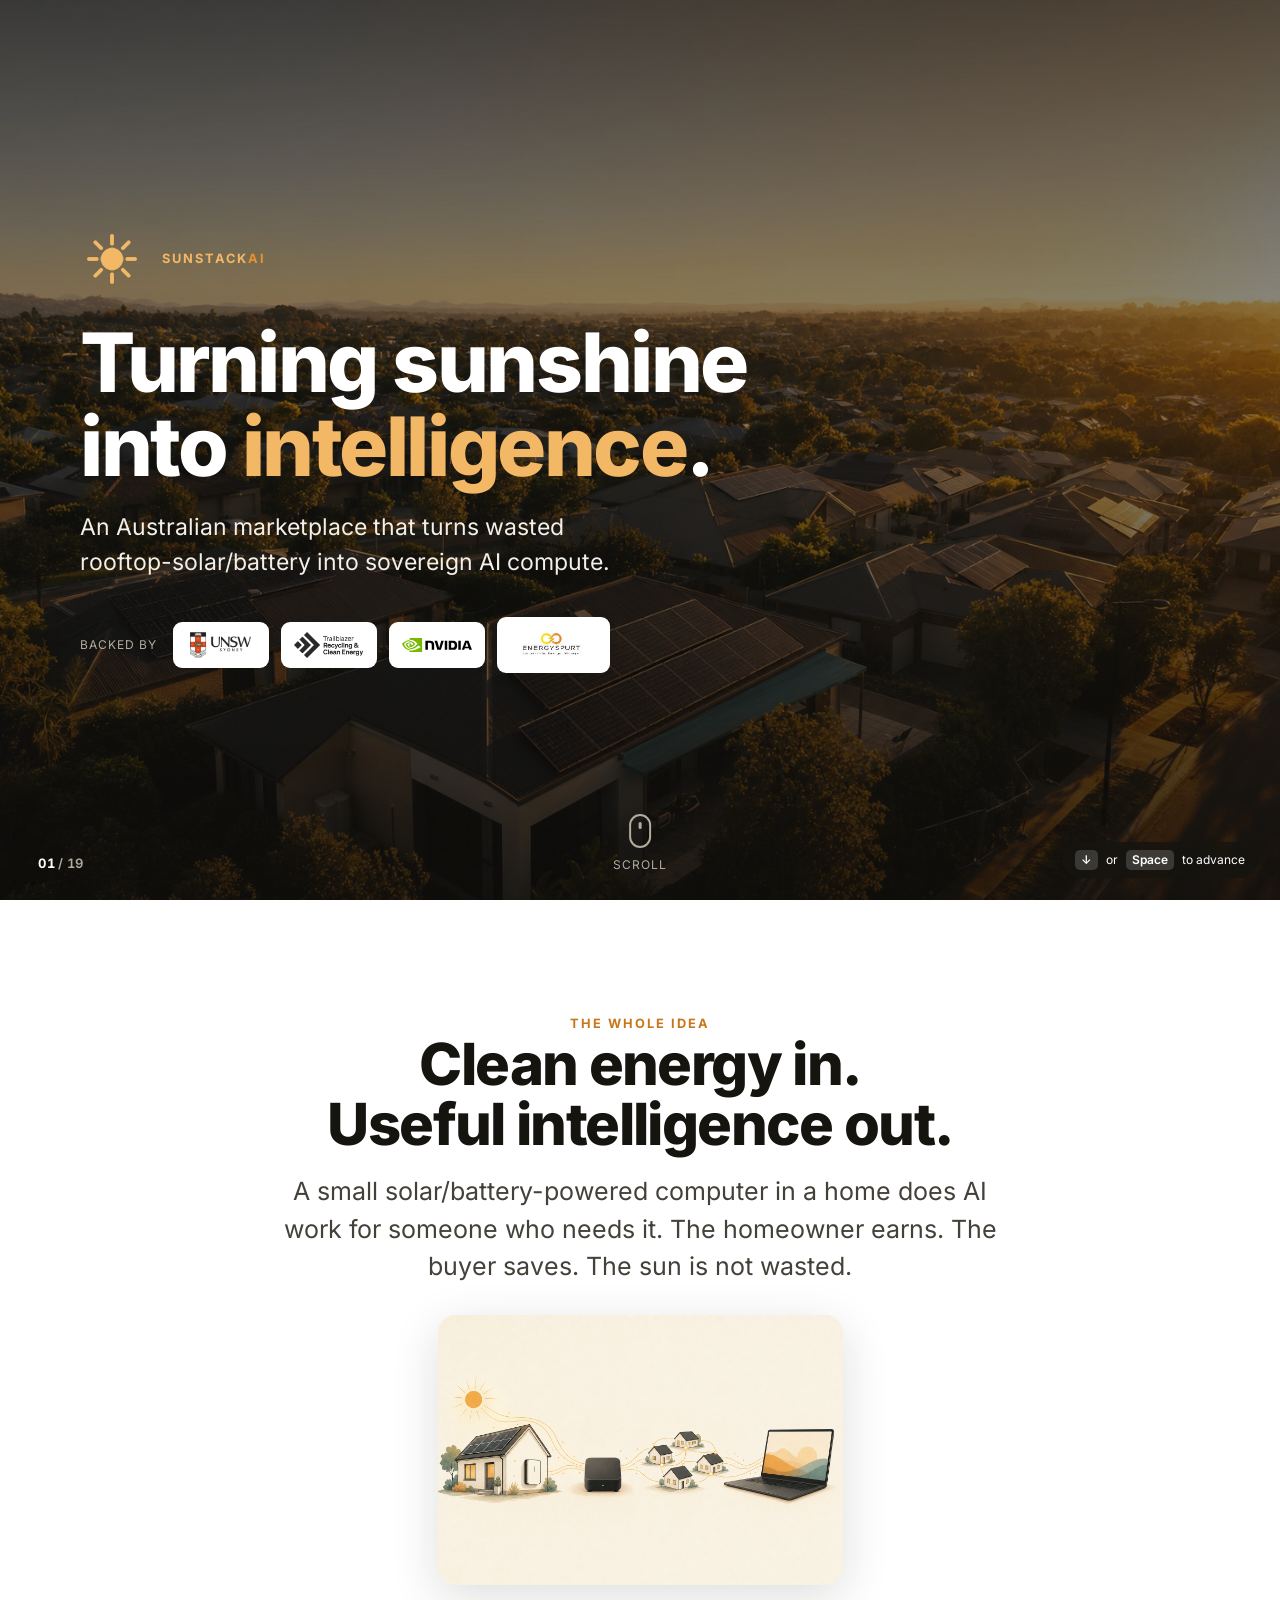
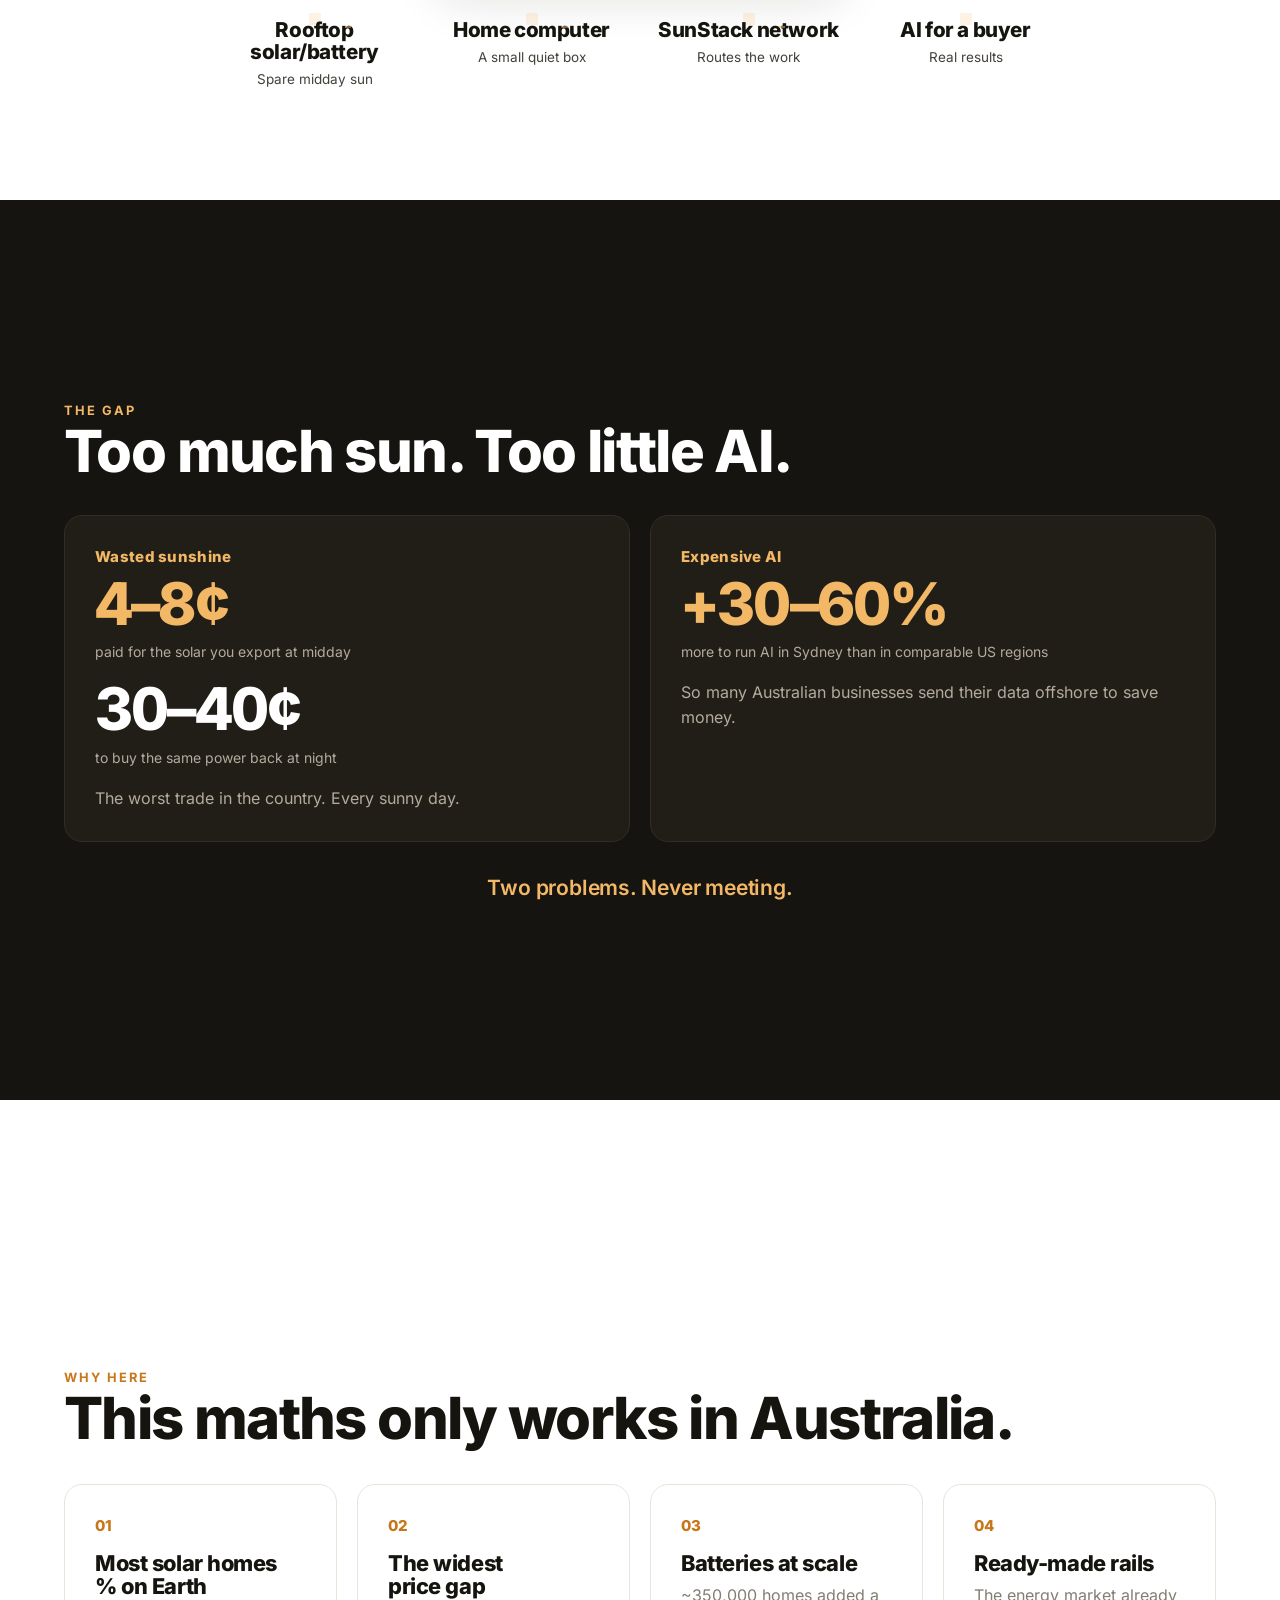
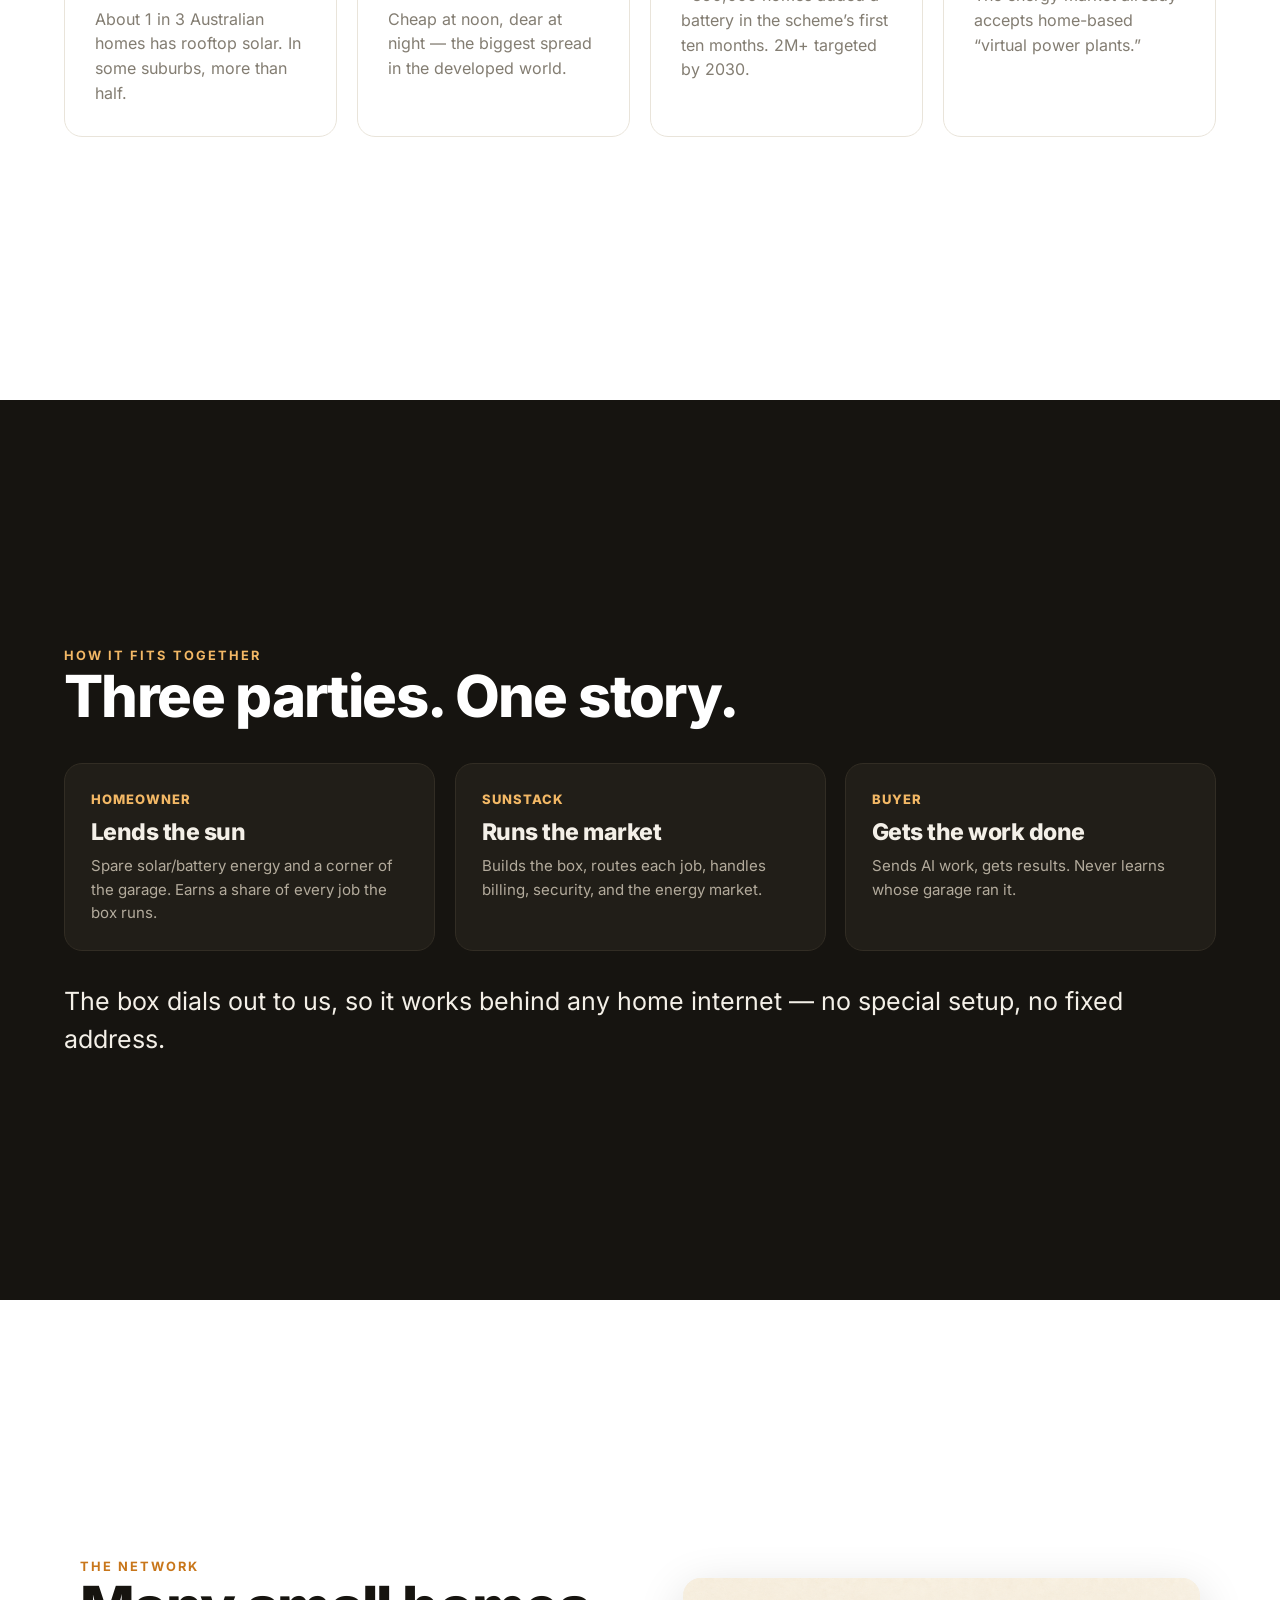
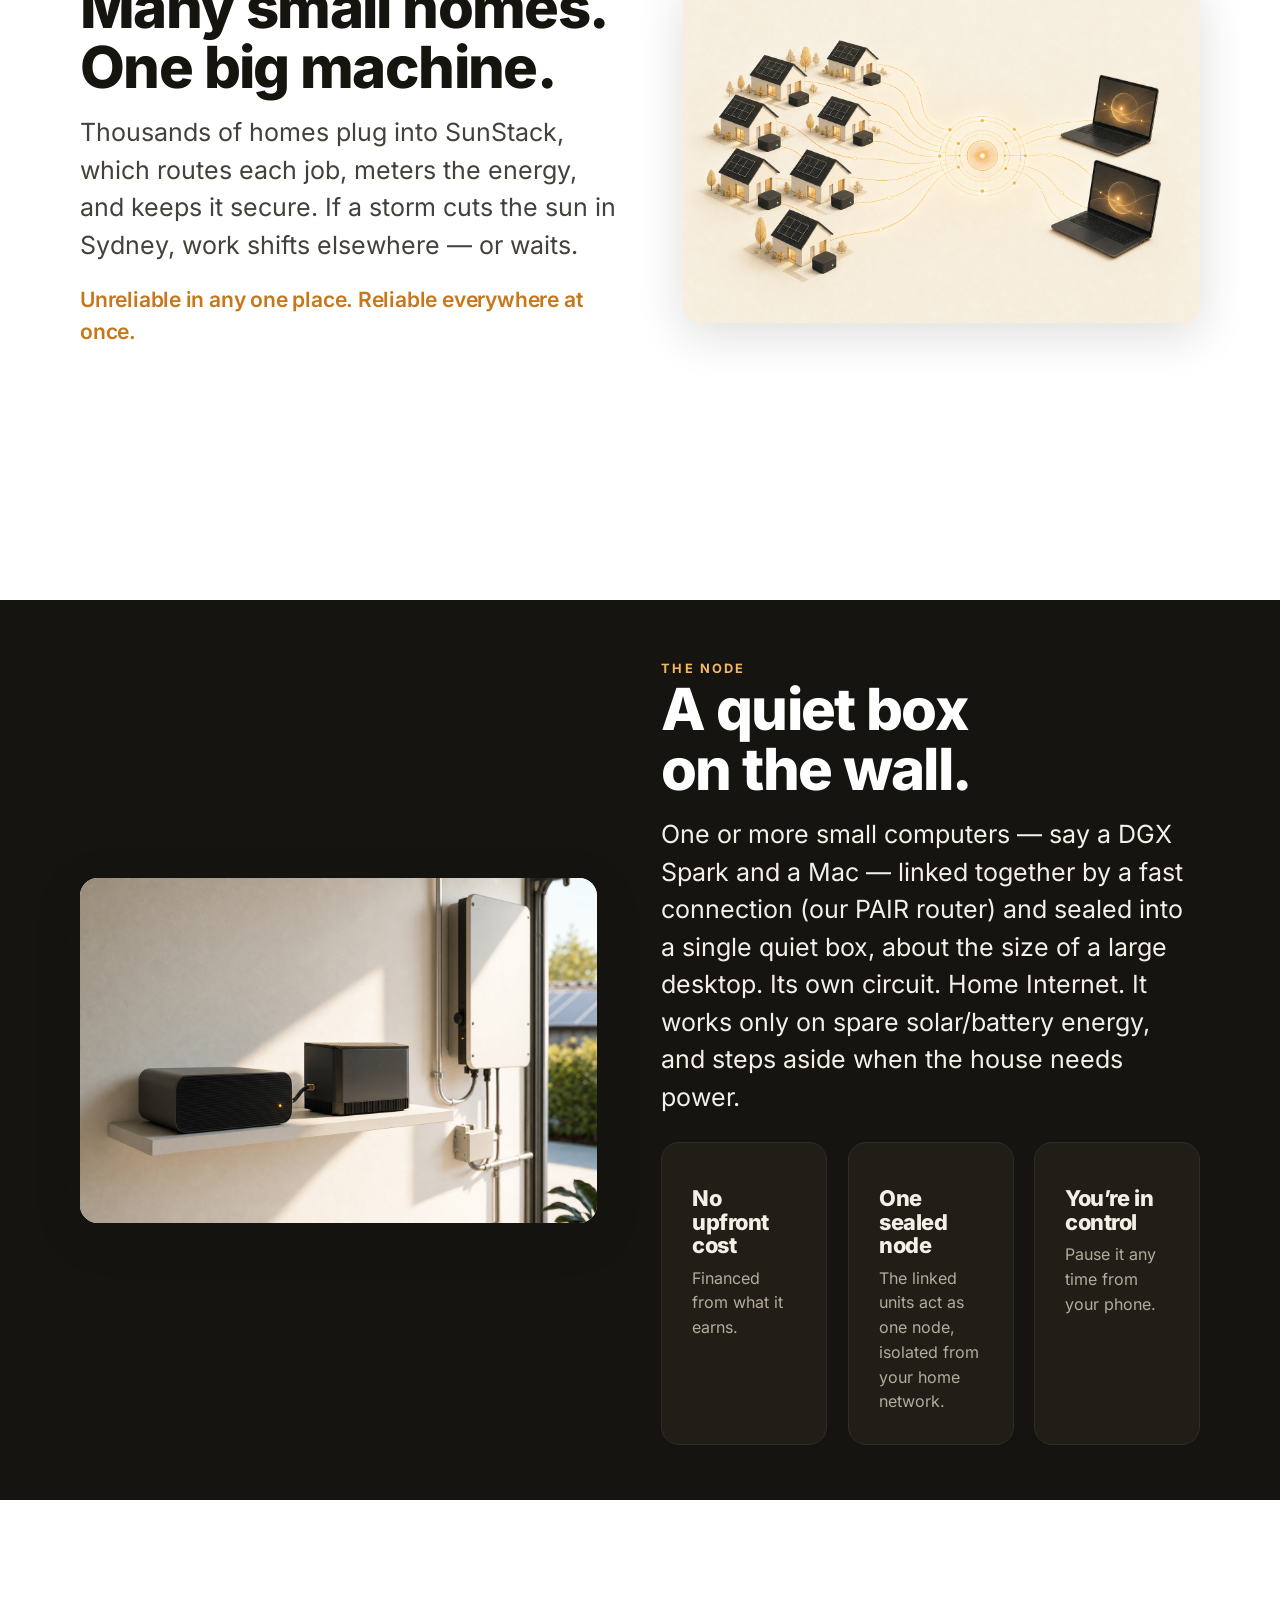
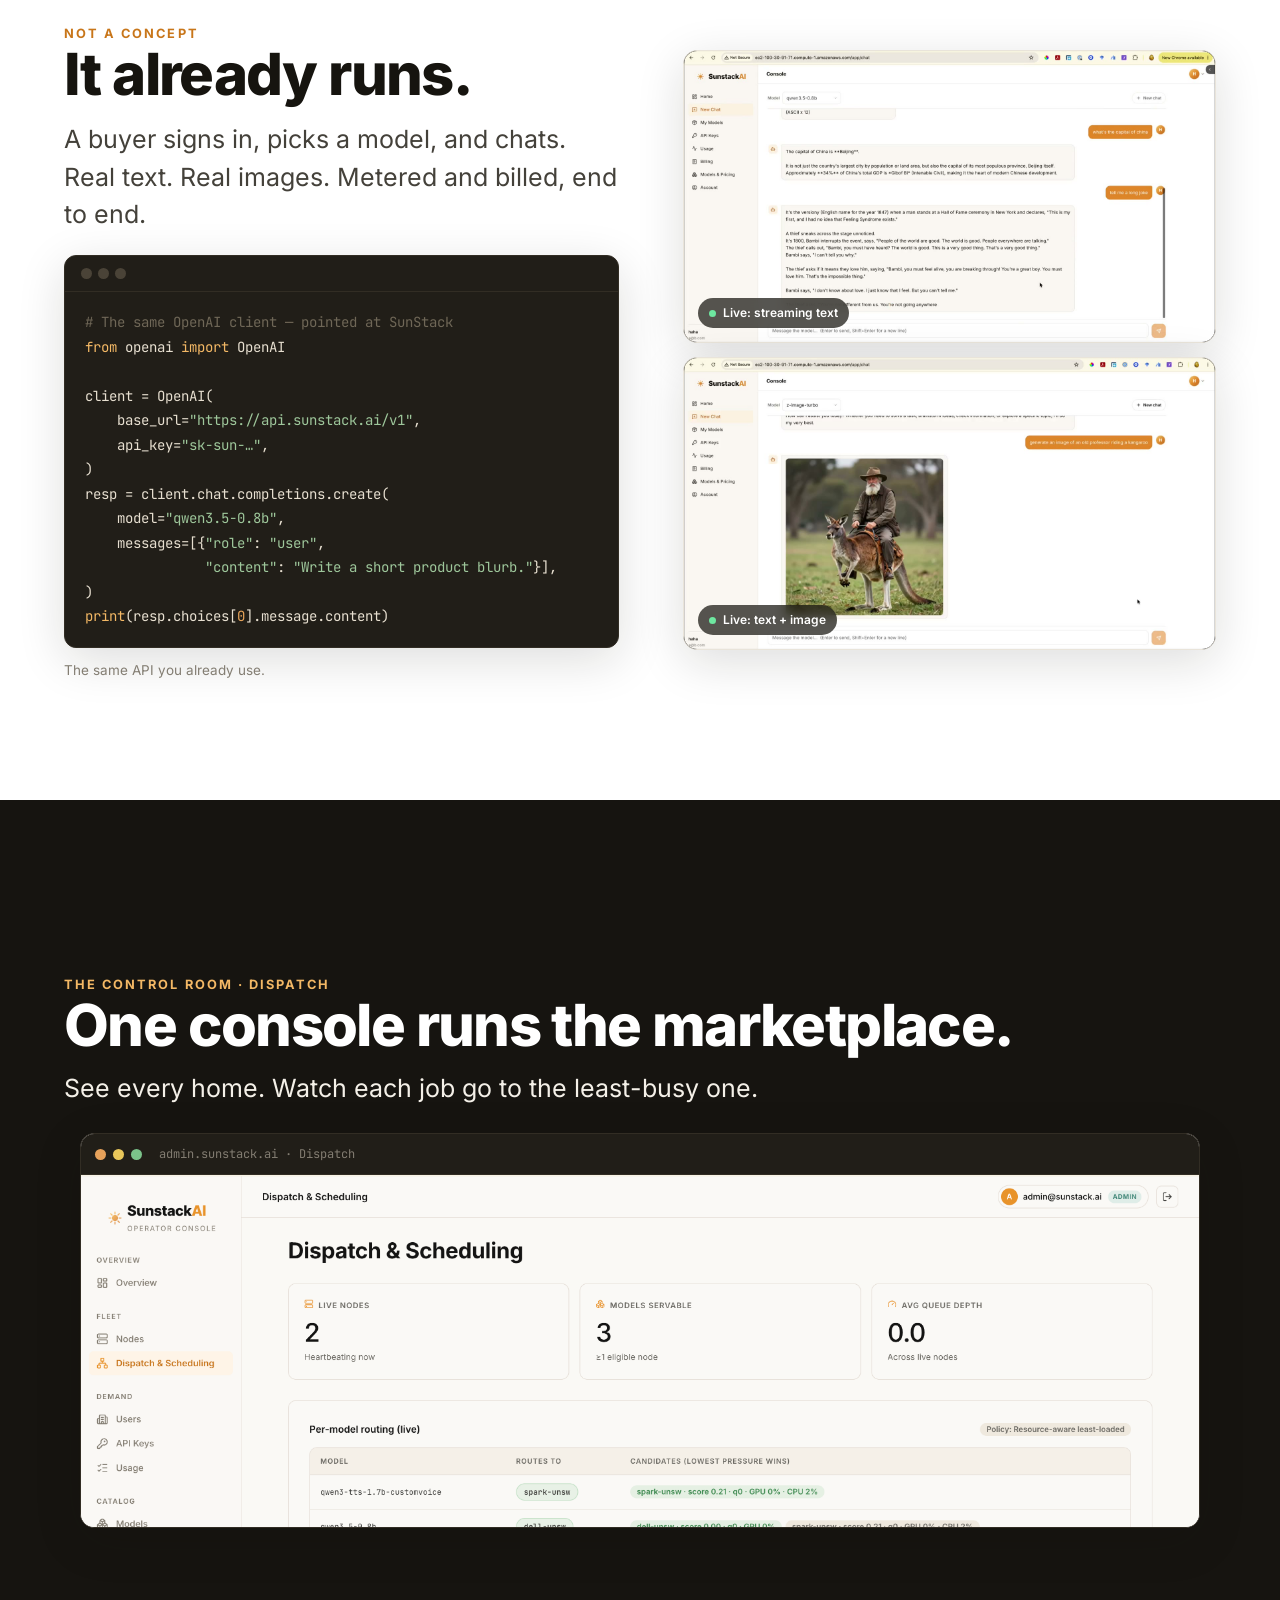
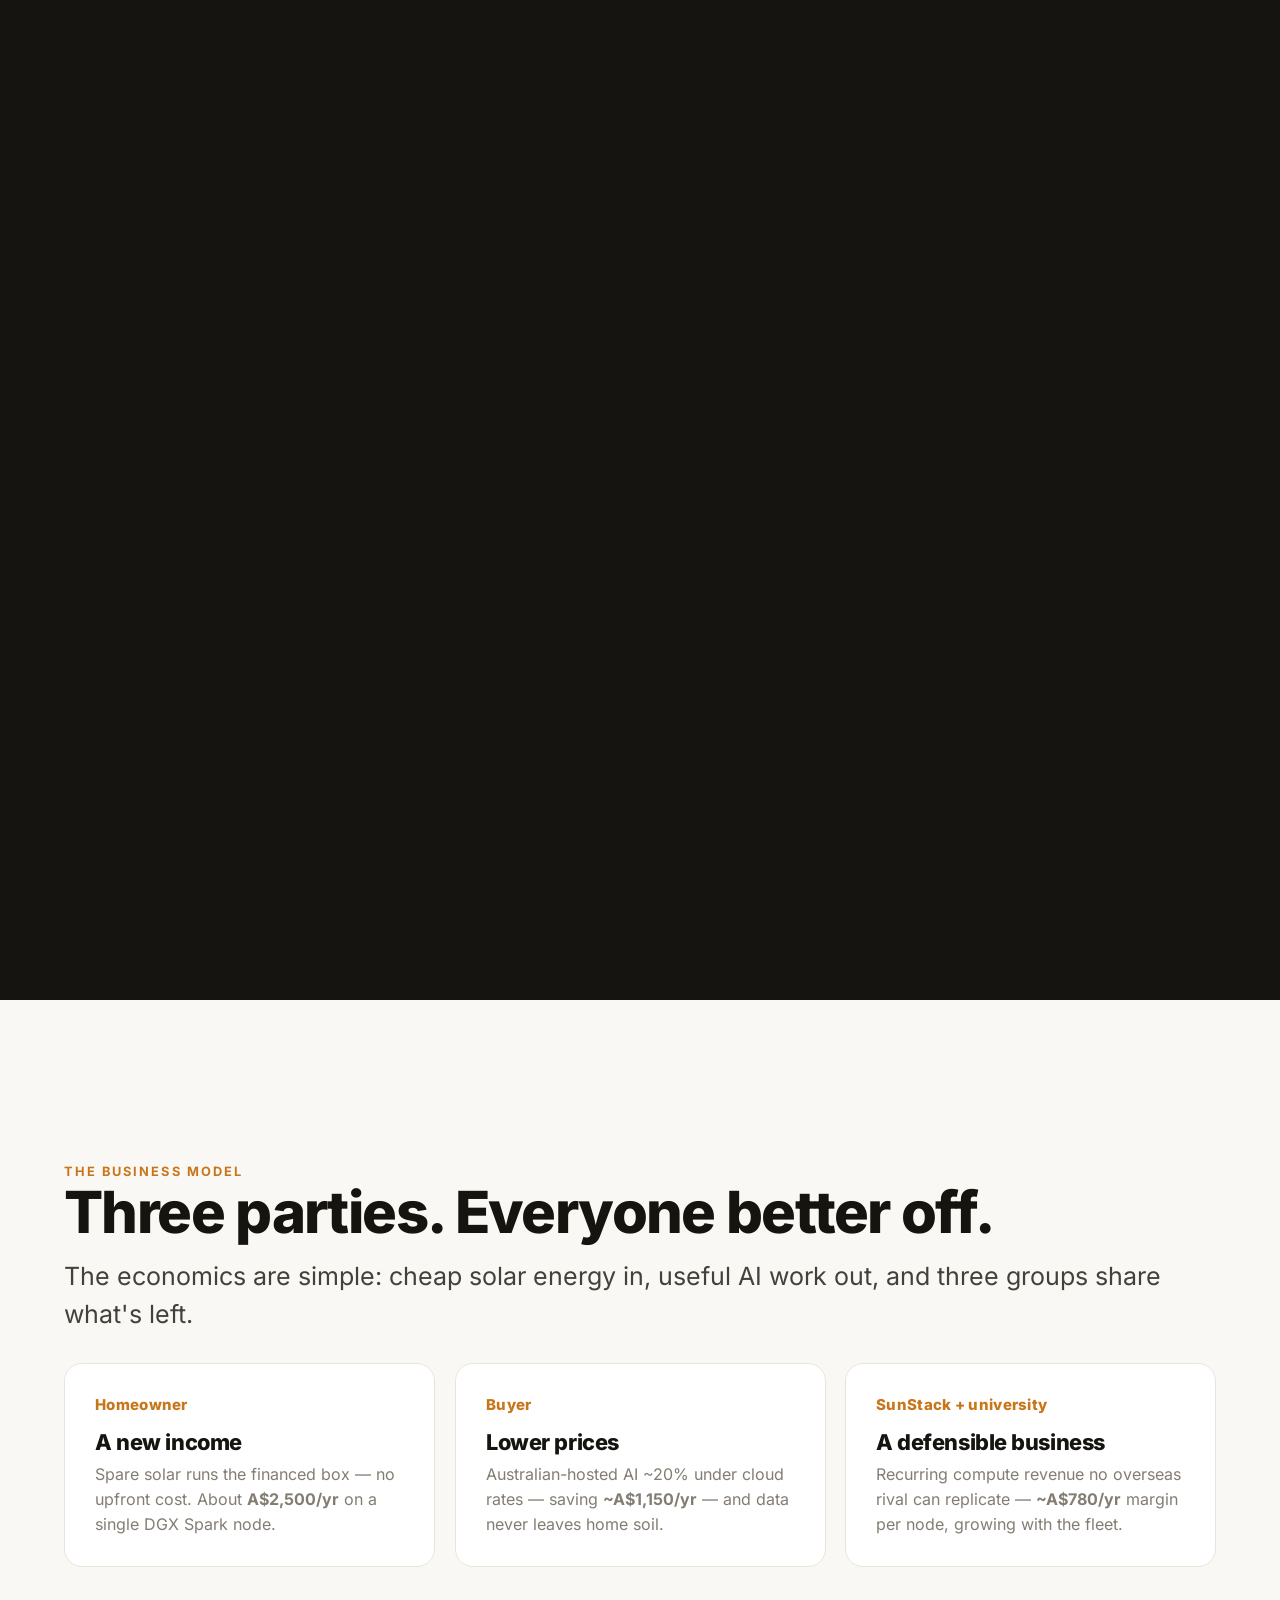
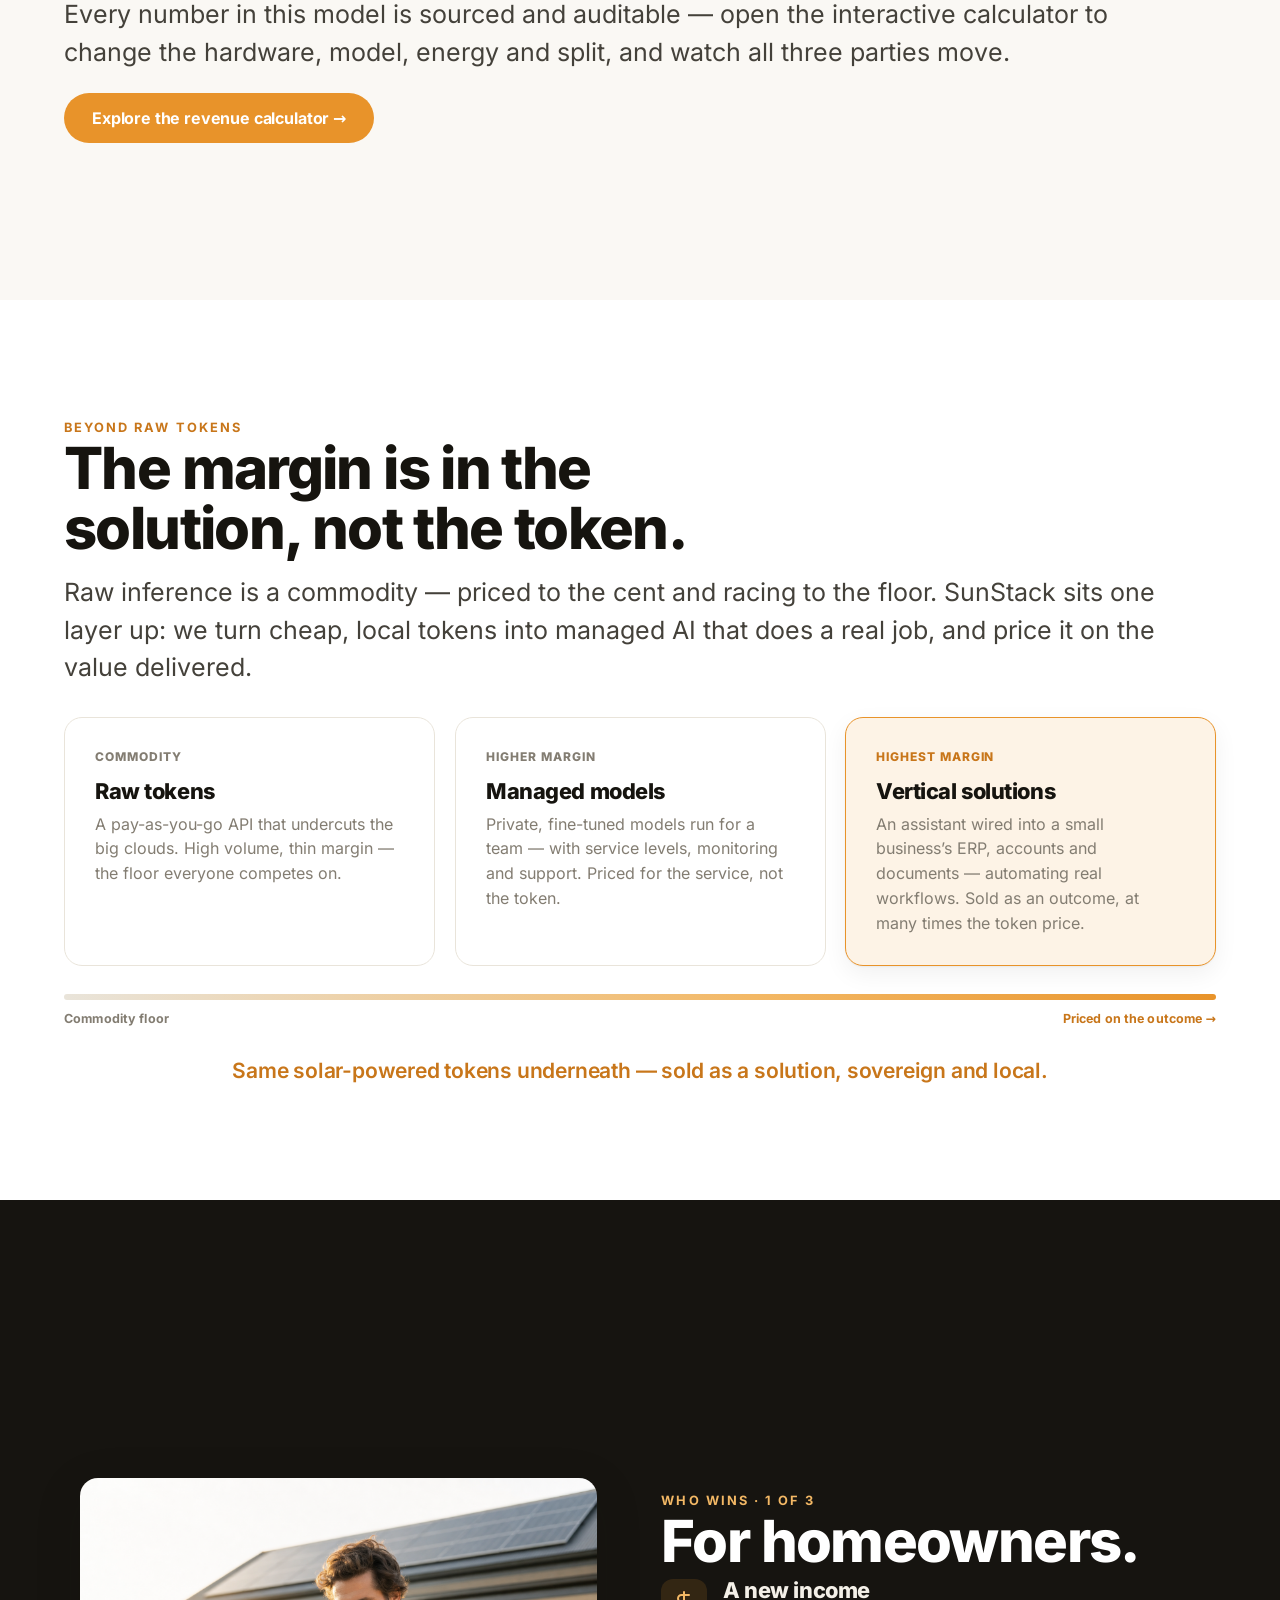
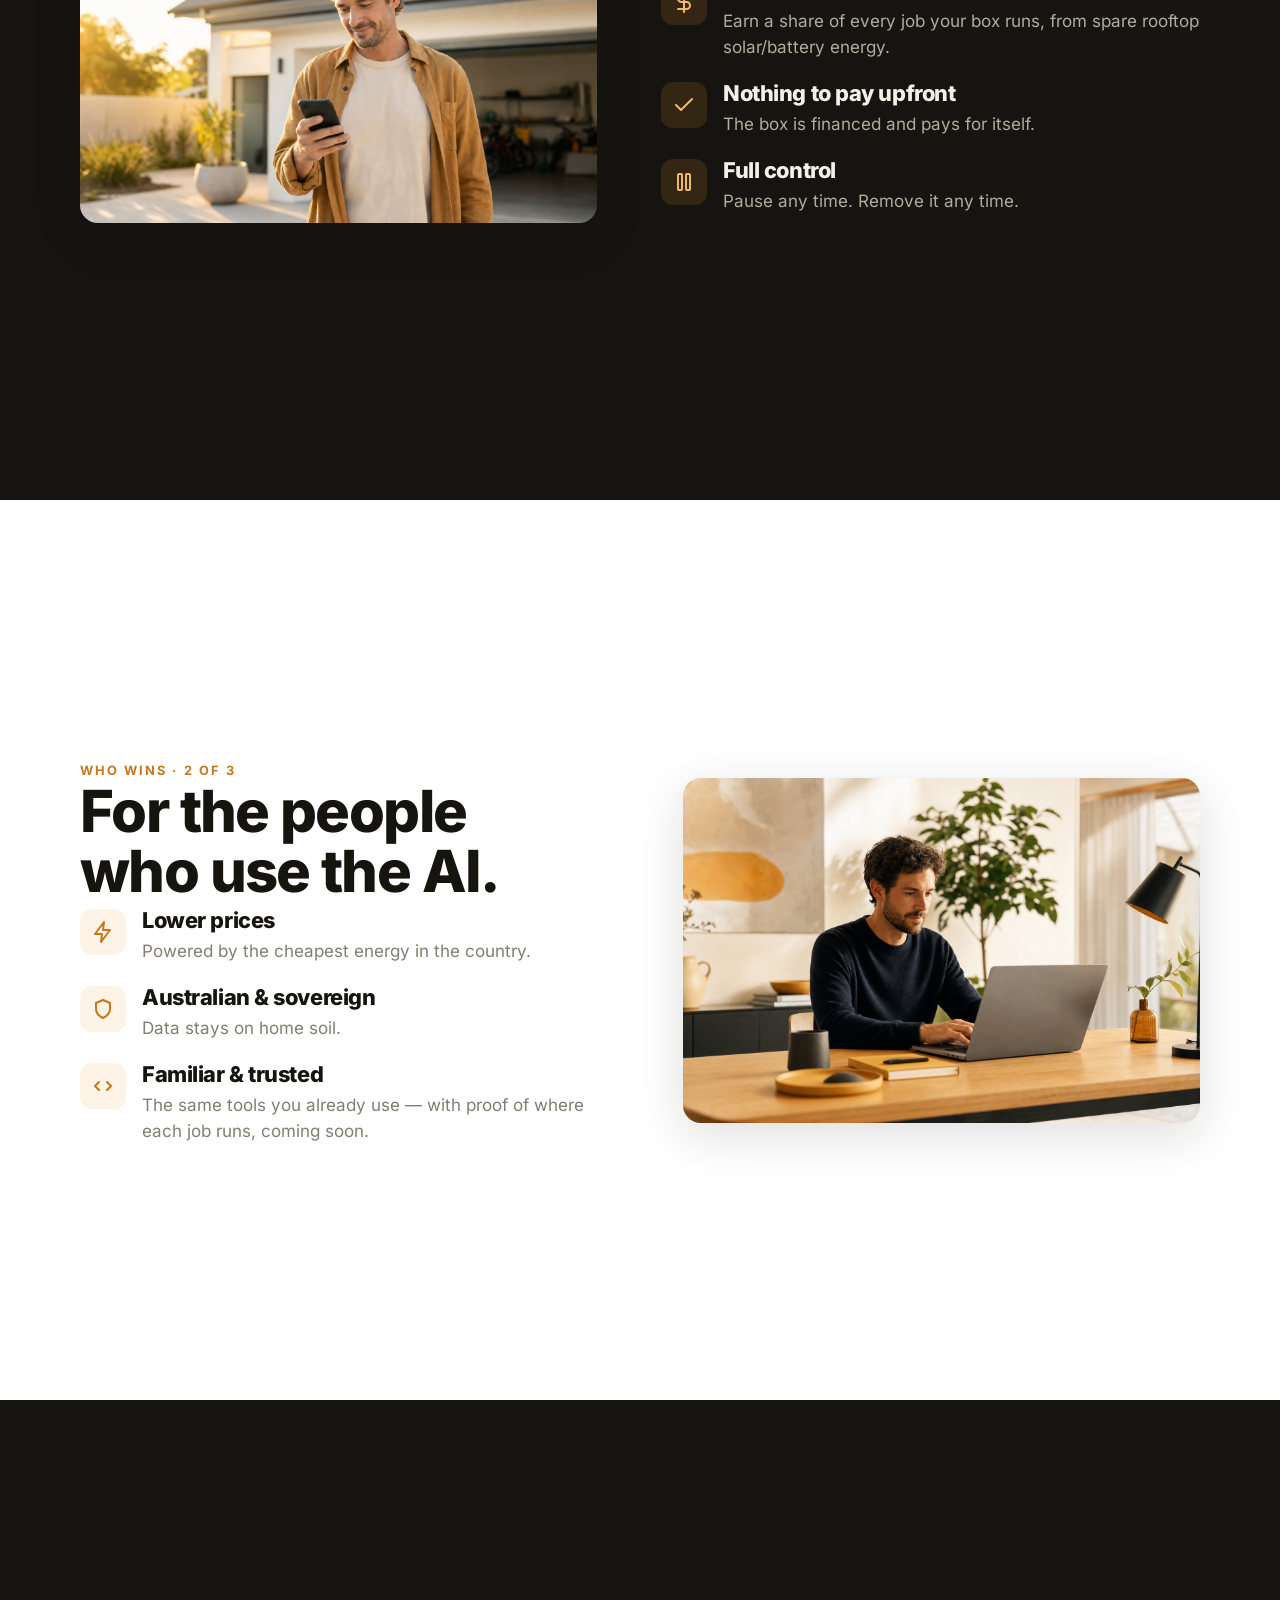
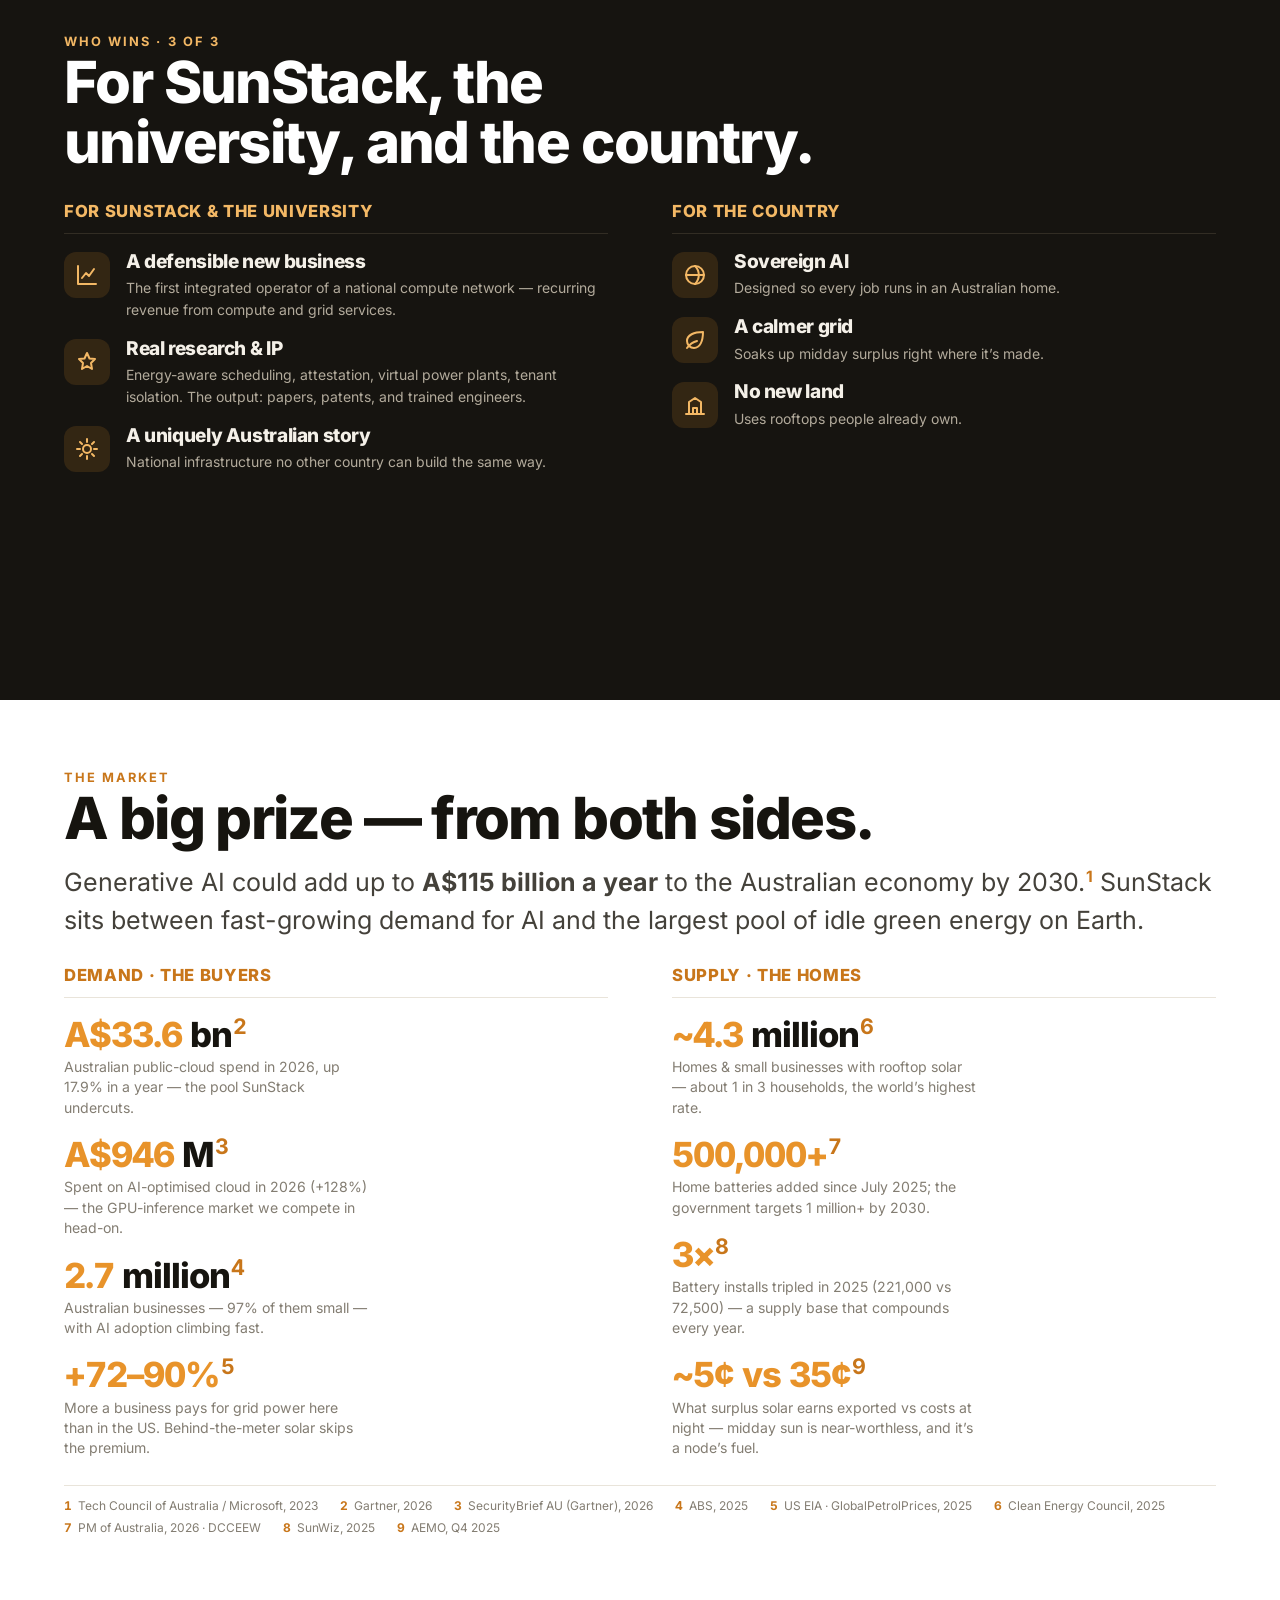
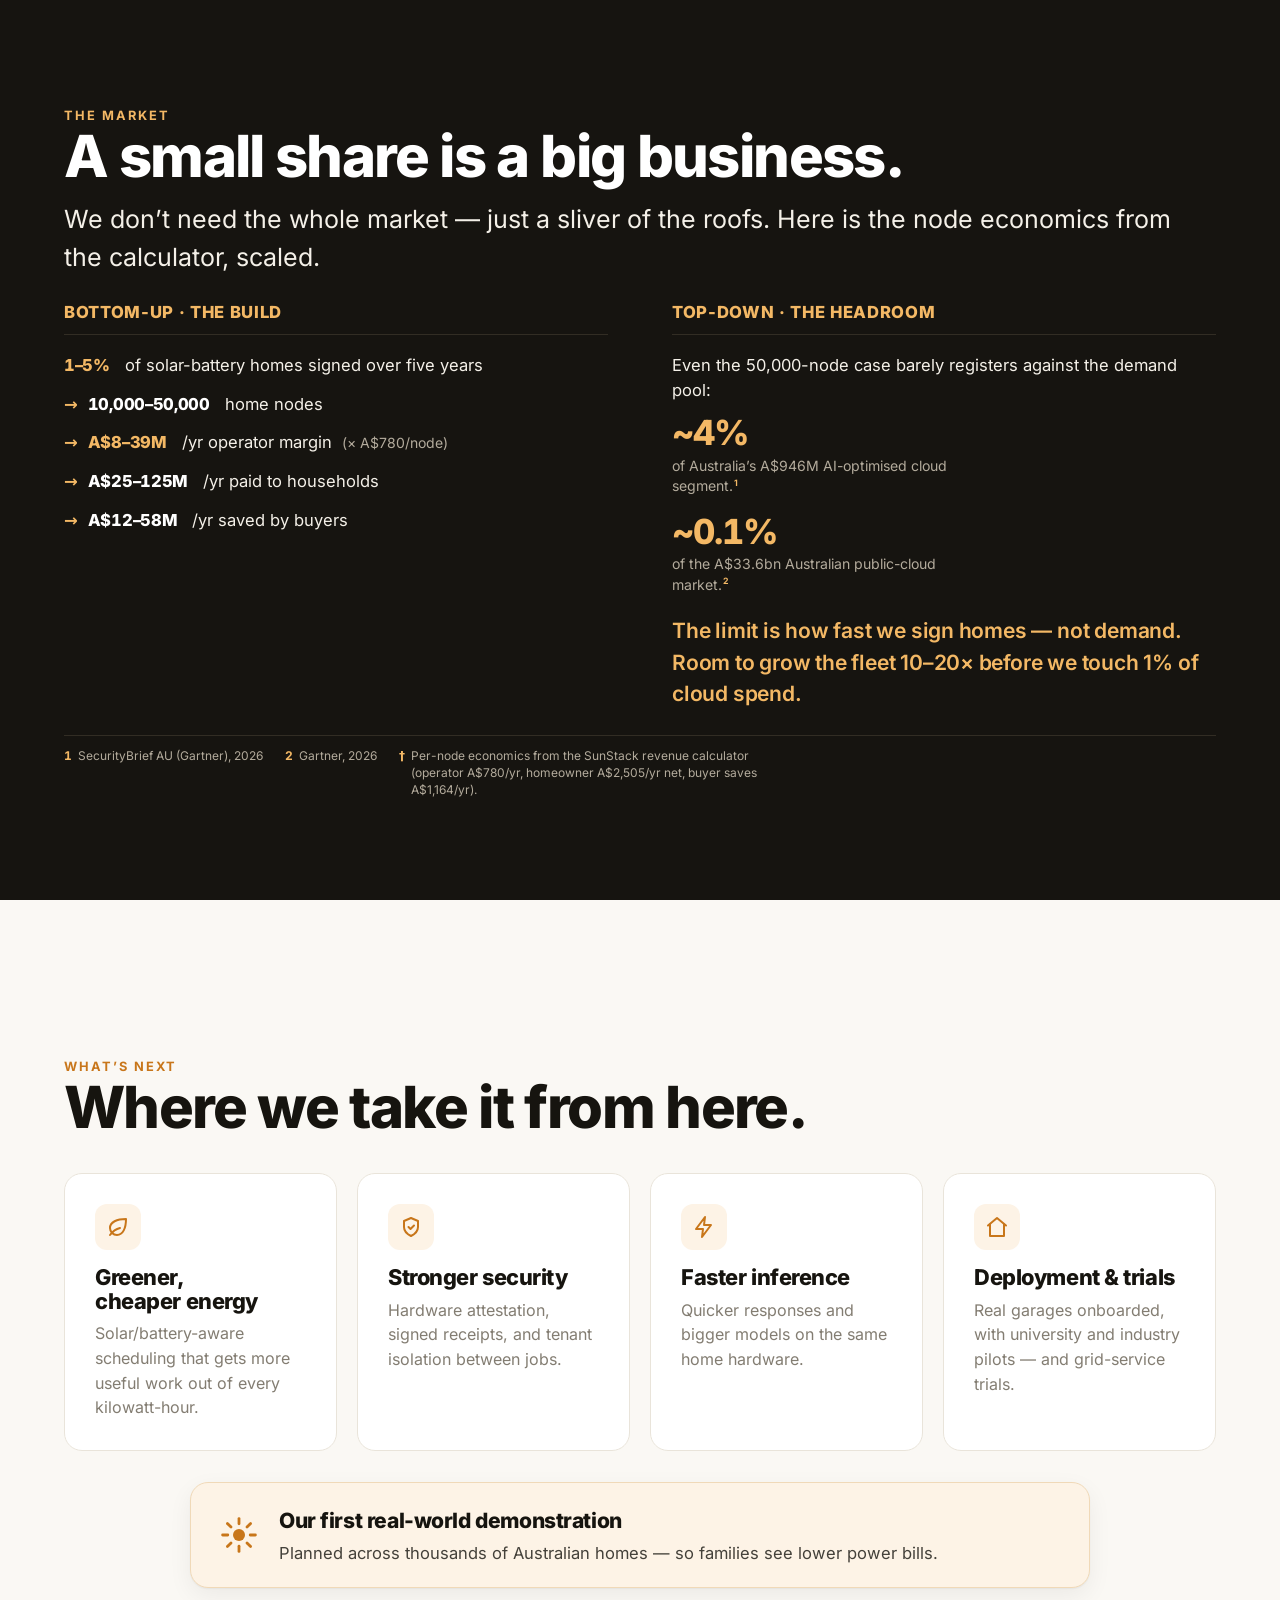
==== commit b66584bc: "deck: add NVIDIA backer logo with consistent sizing" ====
--- a/index.html
+++ b/index.html
@@ -70,6 +70,7 @@
         <span class="lead-in">Backed by</span>
         <span class="logo-chip"><img src="assets/logos/unsw.png" alt="UNSW" /></span>
         <span class="logo-chip"><img src="assets/logos/trace.png" alt="TRaCE" /></span>
+        <span class="logo-chip logo-chip-nvidia"><img src="assets/logos/nvidia.svg" alt="NVIDIA" /></span>
         <a class="logo-chip logo-chip-stacked" href="https://www.energyspurt.com.au/" target="_blank" rel="noopener"><img src="assets/logos/energyspurt.png" alt="Energy Spurt" /></a>
       </div>
     </div>
@@ -205,7 +206,7 @@
       <div class="split media-left">
         <div class="media">
           <div class="figure" data-anim style="--i:0">
-            <img src="assets/img/node-garage.png" alt="A small sealed SunStack compute node mounted on a clean garage wall" onerror="this.closest('.figure').style.background='var(--dark-2)'" />
+            <img src="assets/img/node-garage.png?v=2" alt="Two small linked computers on a garage-wall shelf forming one sealed SunStack node, beside a solar inverter on its own circuit" onerror="this.closest('.figure').style.background='var(--dark-2)'" />
           </div>
         </div>
         <div class="copy">
--- a/assets/css/styles.css
+++ b/assets/css/styles.css
@@ -482,6 +482,8 @@
 .backers .lead-in { font-size: 12px; letter-spacing: 0.08em; text-transform: uppercase; color: var(--on-dark-muted); margin-right: 4px; }
 .logo-chip { display: inline-flex; align-items: center; justify-content: center; background: #fff; border-radius: 9px; padding: 9px 13px; height: 46px; }
 .logo-chip img { max-height: 26px; max-width: 92px; width: auto; height: auto; object-fit: contain; }
+#tile-1 .logo-chip:not(.logo-chip-stacked) { width: 96px; }
+.logo-chip-nvidia img { width: 70px; height: 26px; }
 /* Stacked logos (mark over wordmark, e.g. Energy Spurt) need more height so they aren't shrunk/cut */
 .logo-chip-stacked { height: auto; padding: 6px 12px; }
 .logo-chip-stacked img { max-height: 44px; max-width: 130px; }
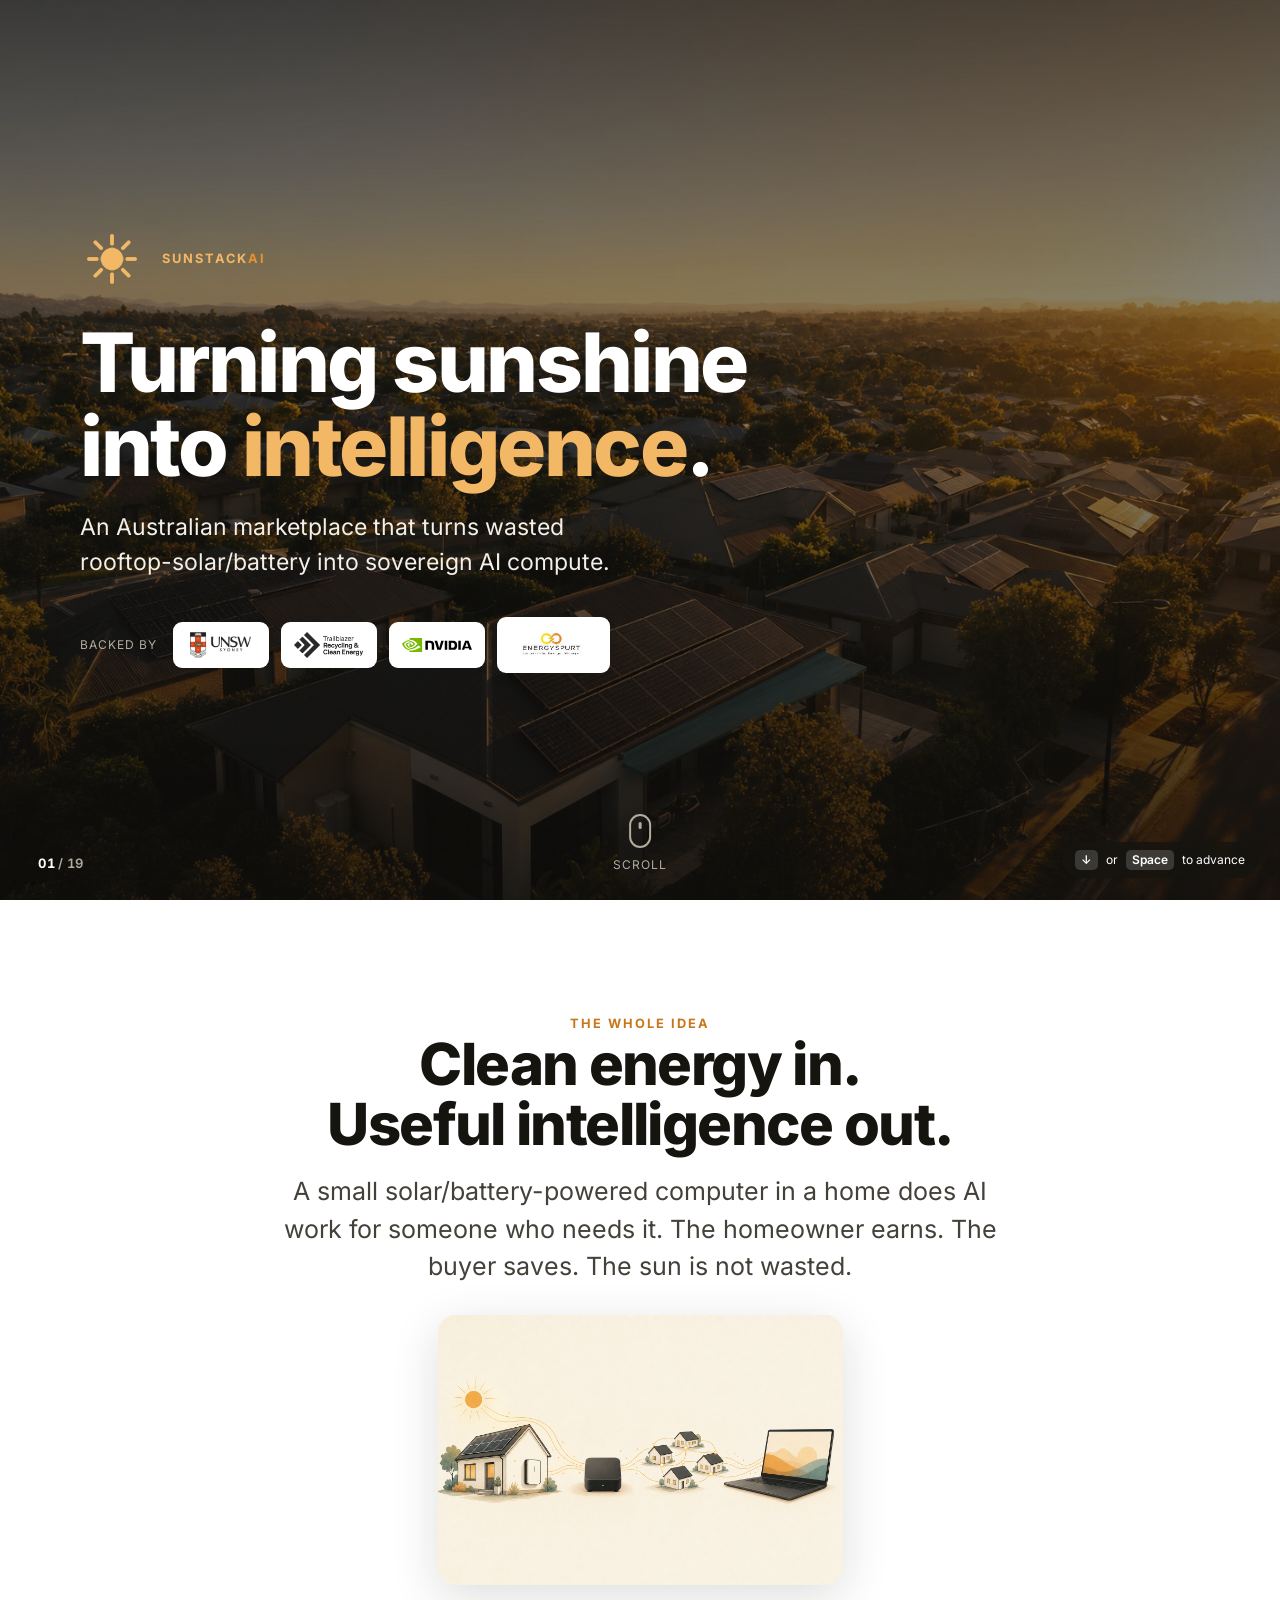
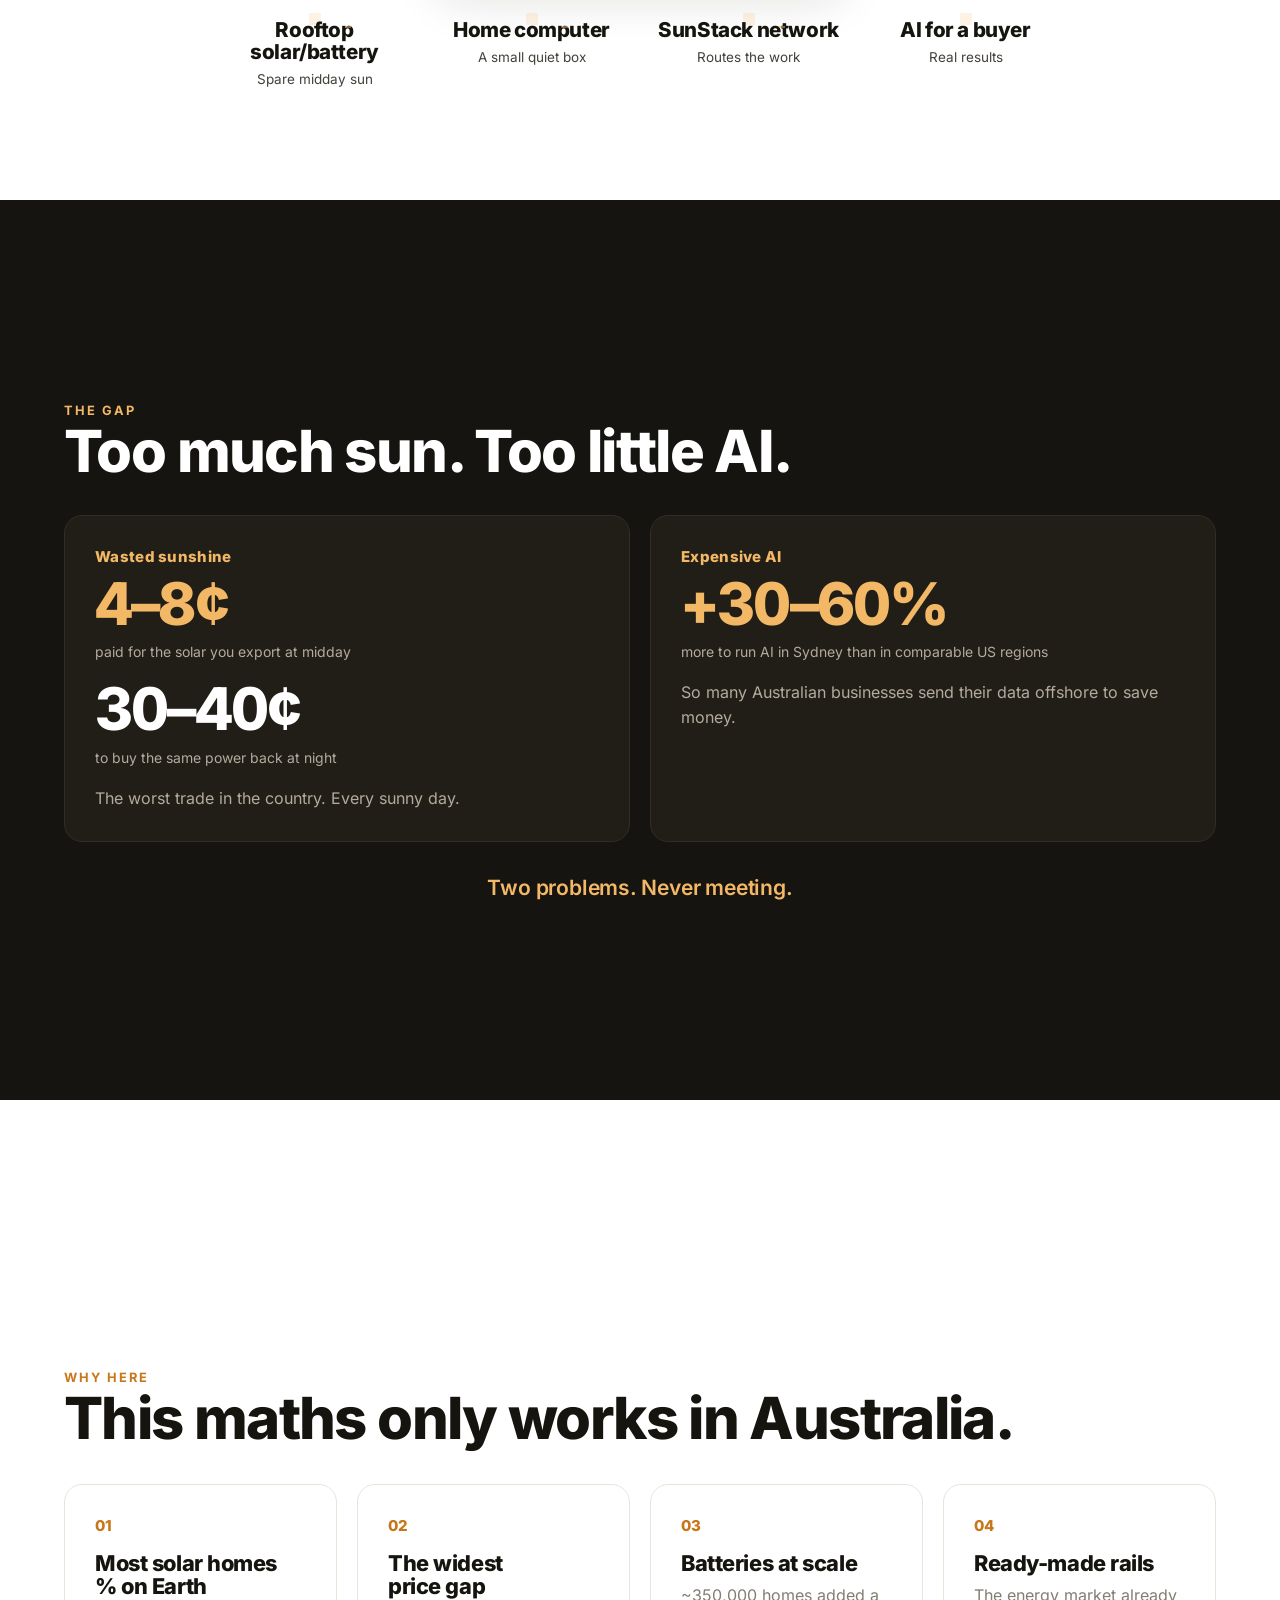
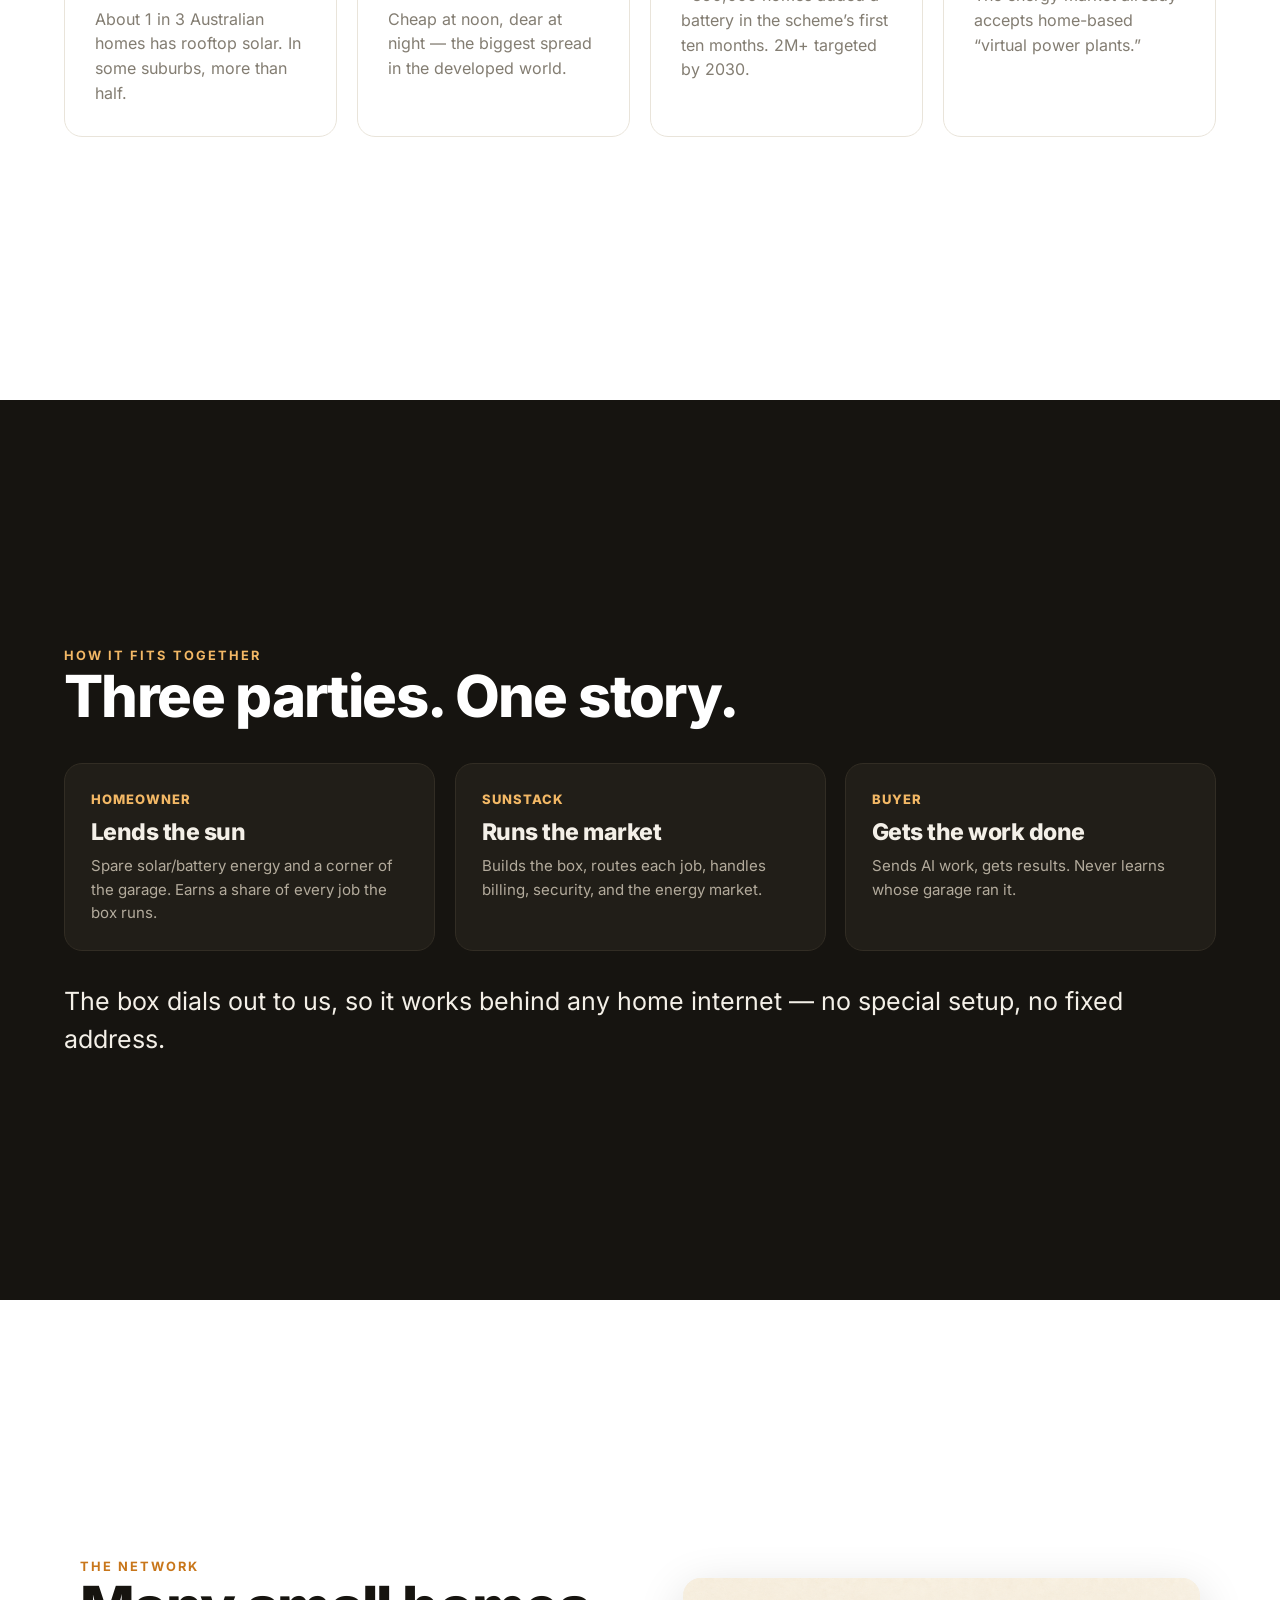
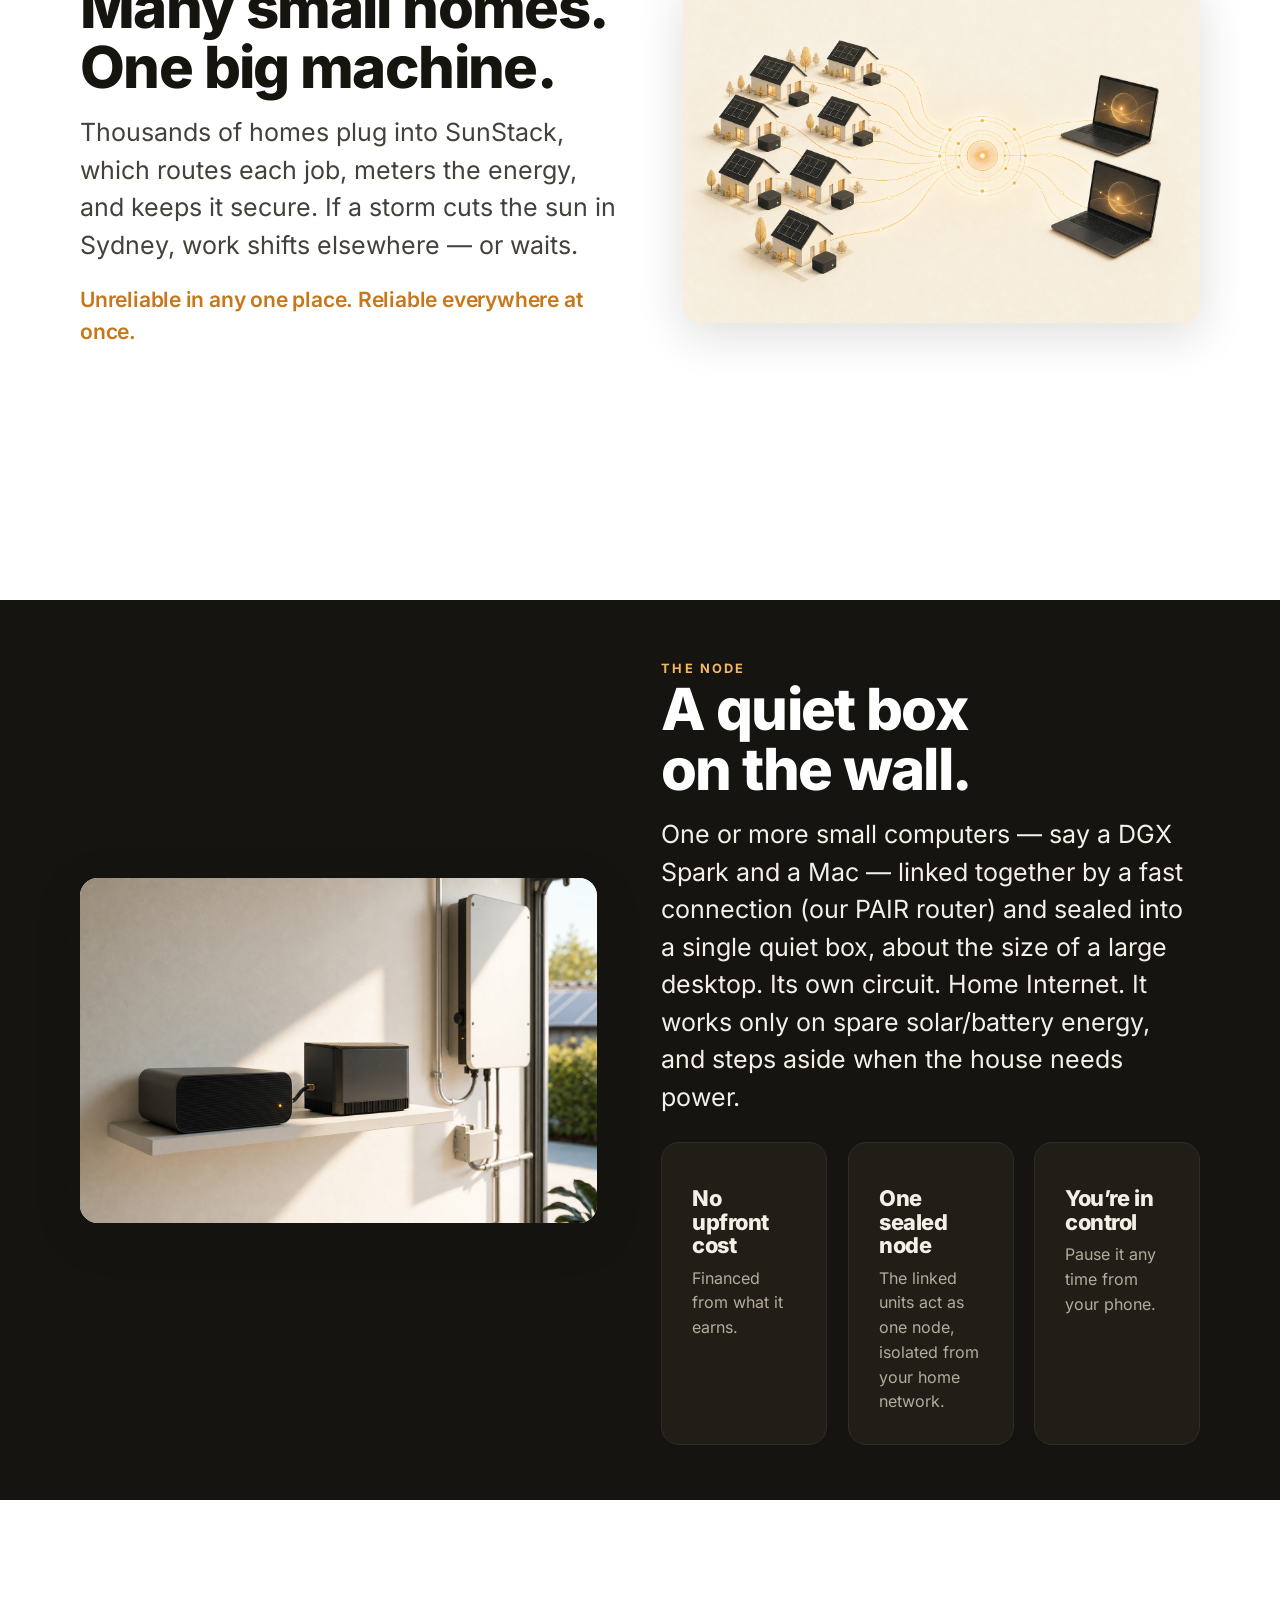
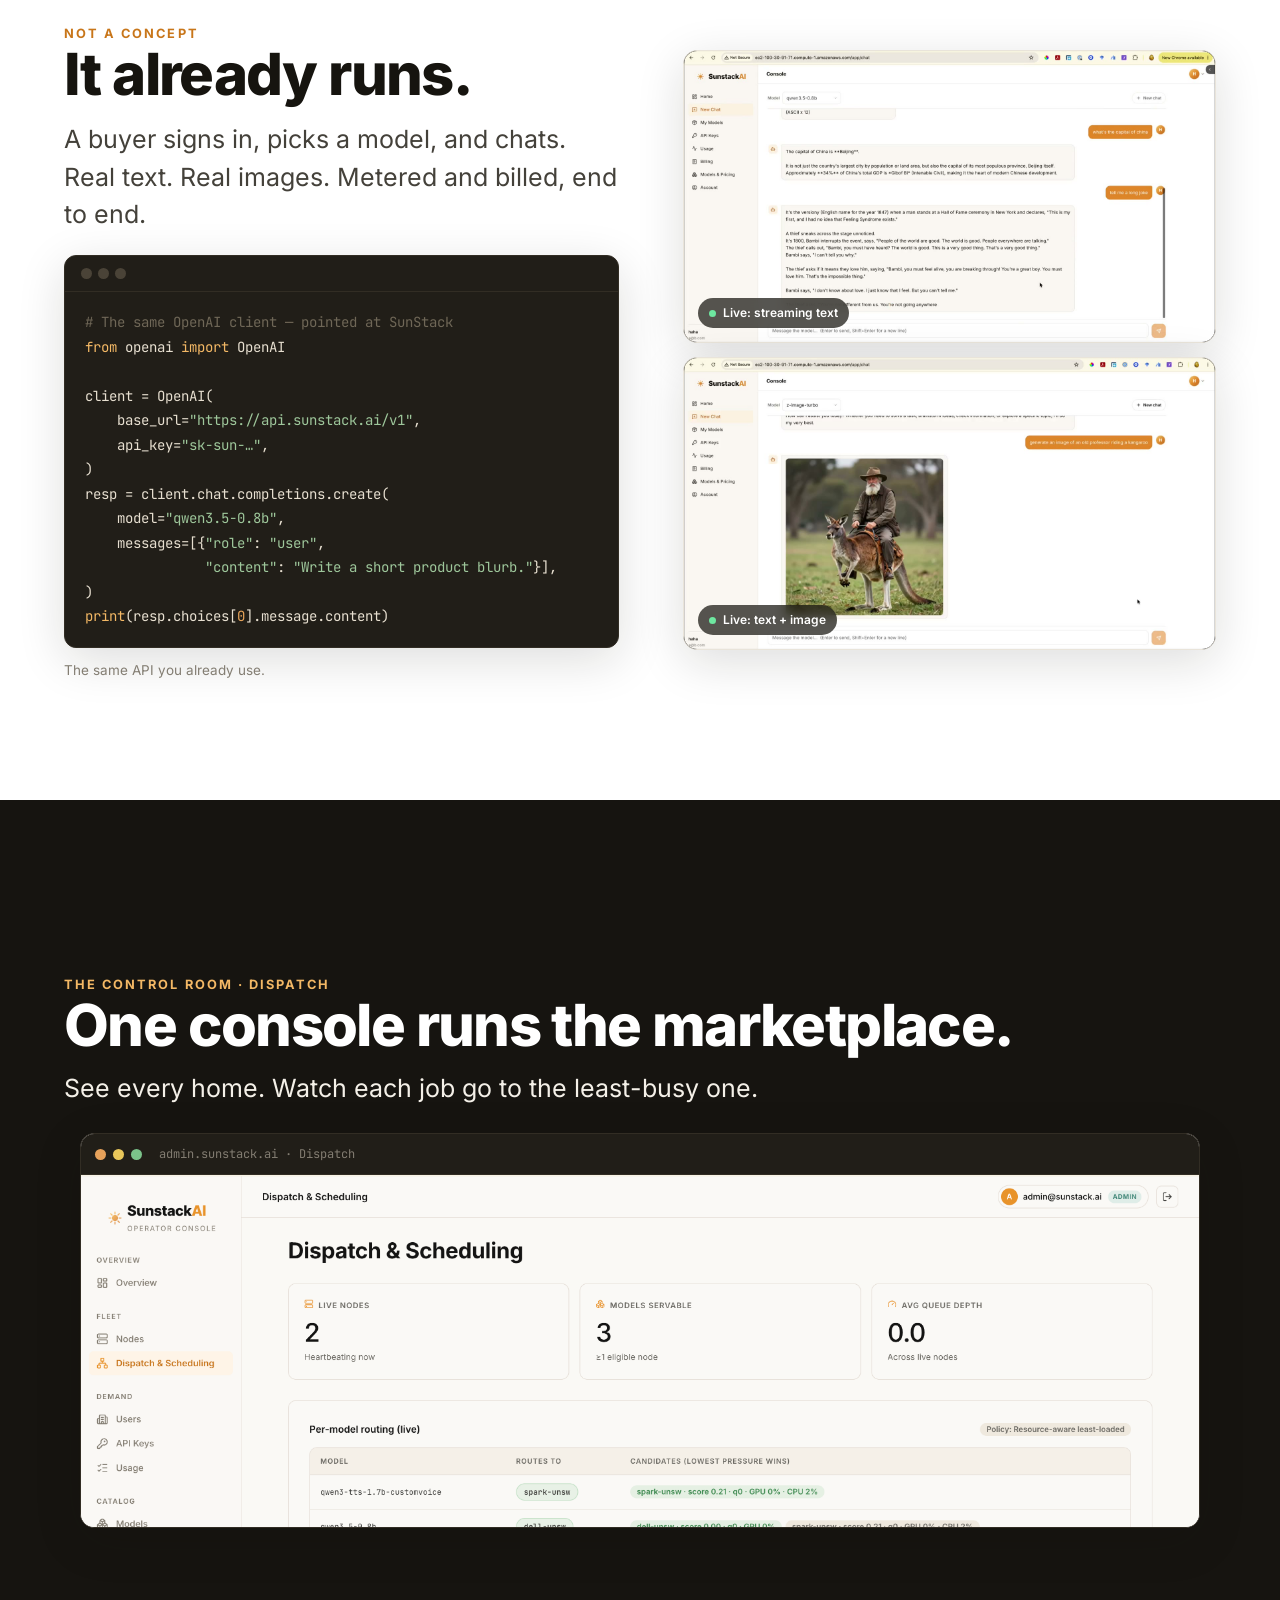
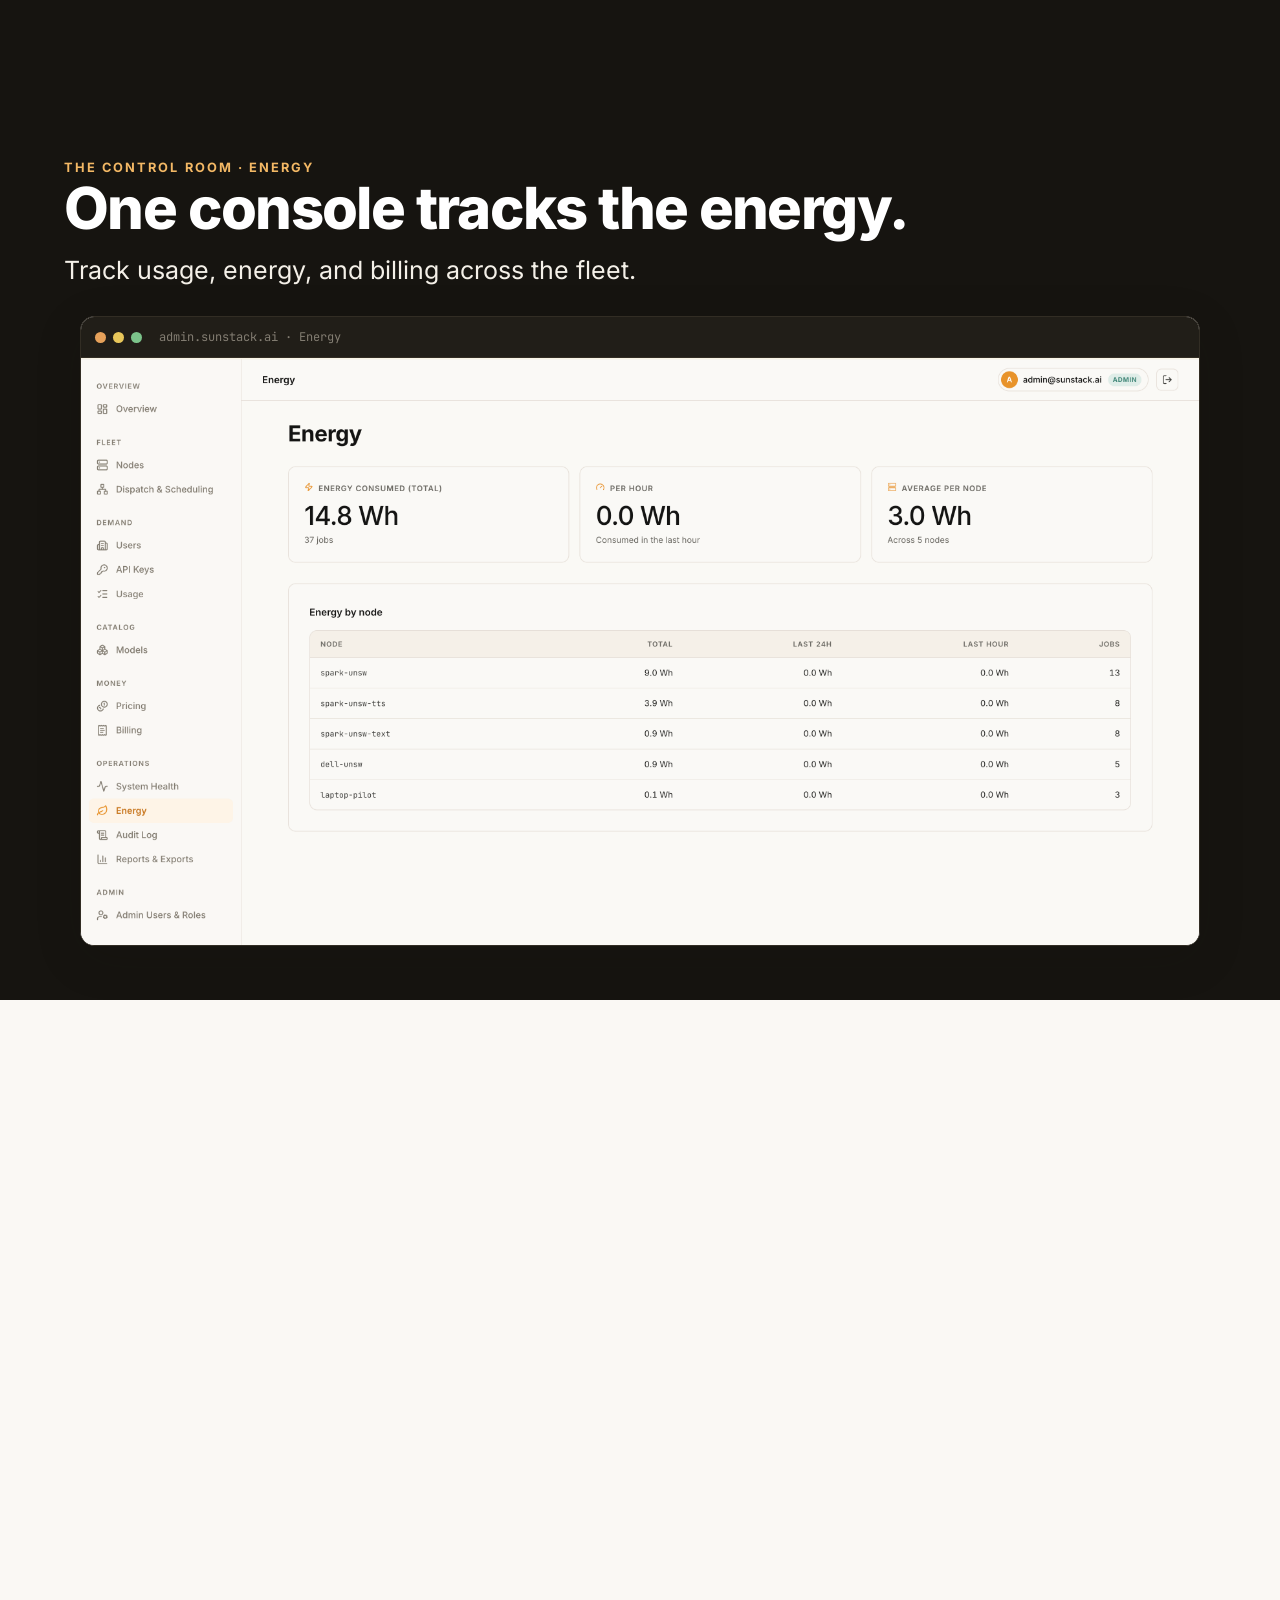
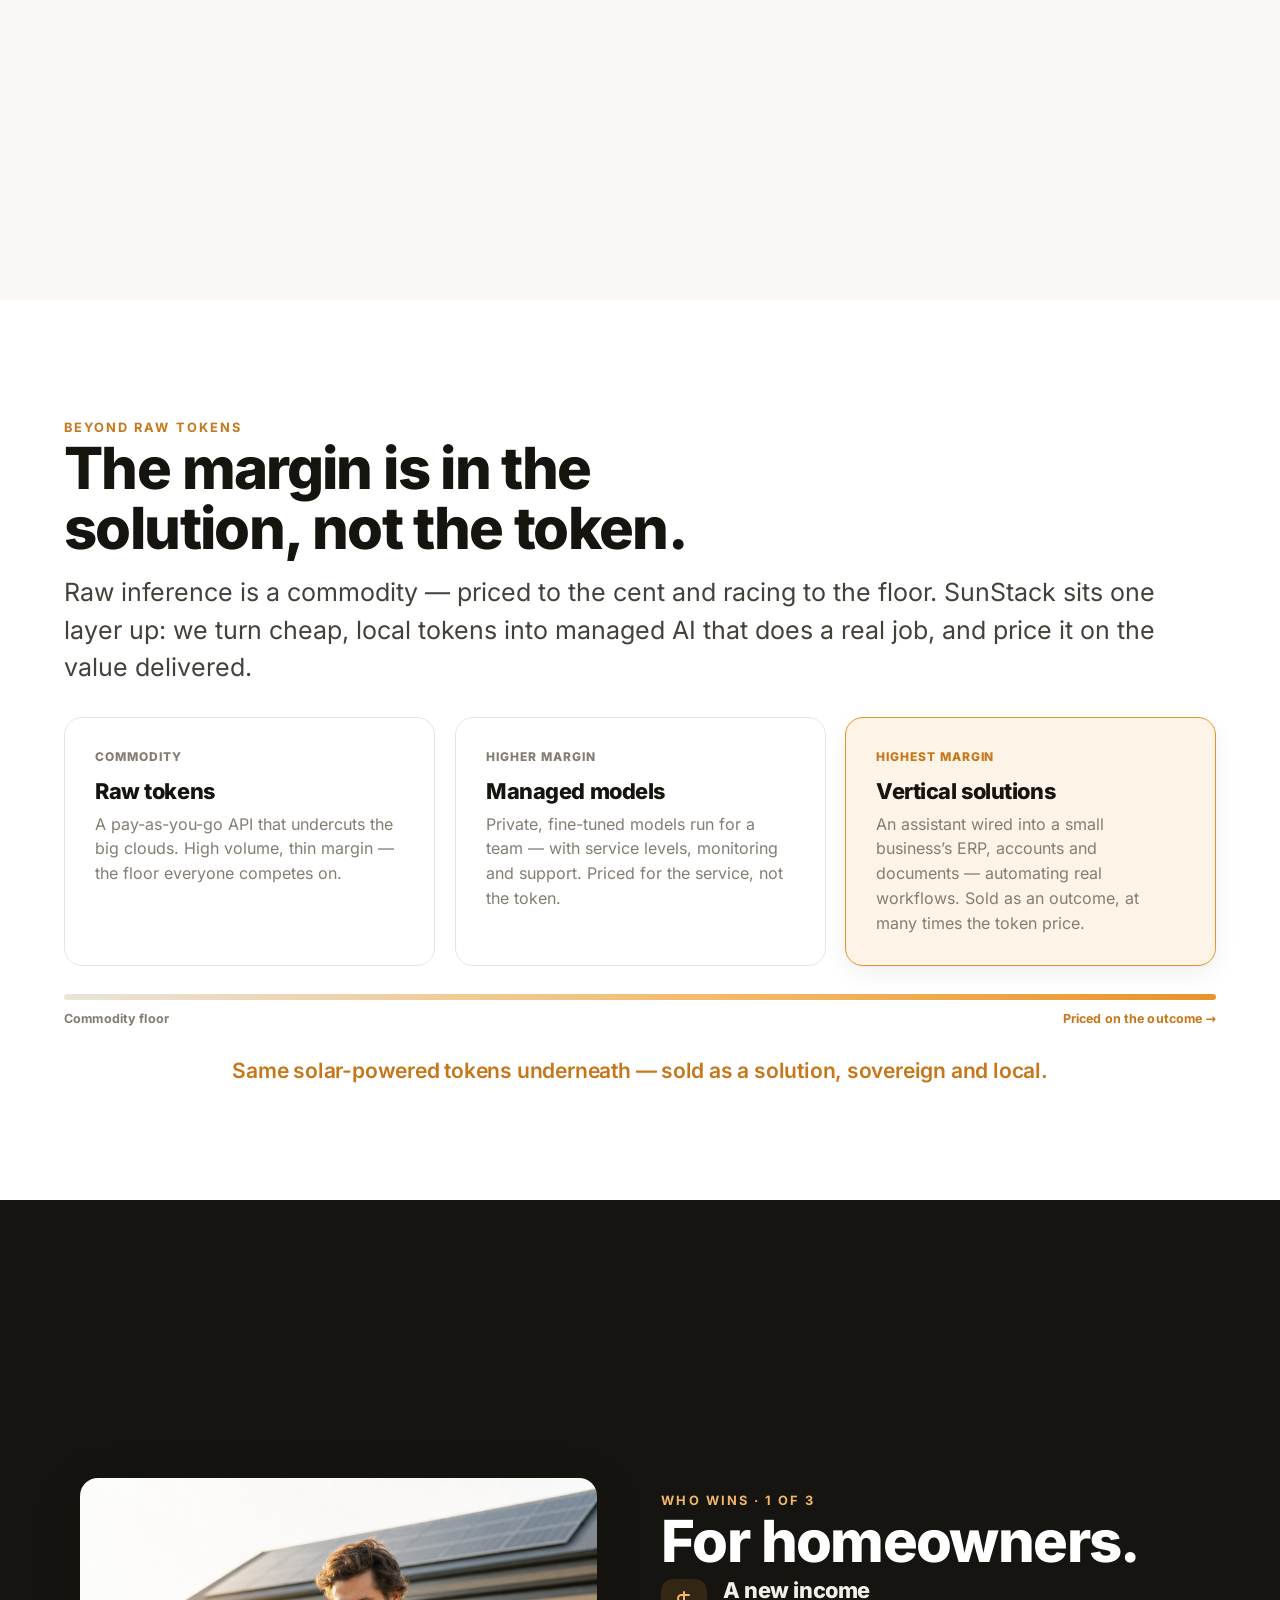
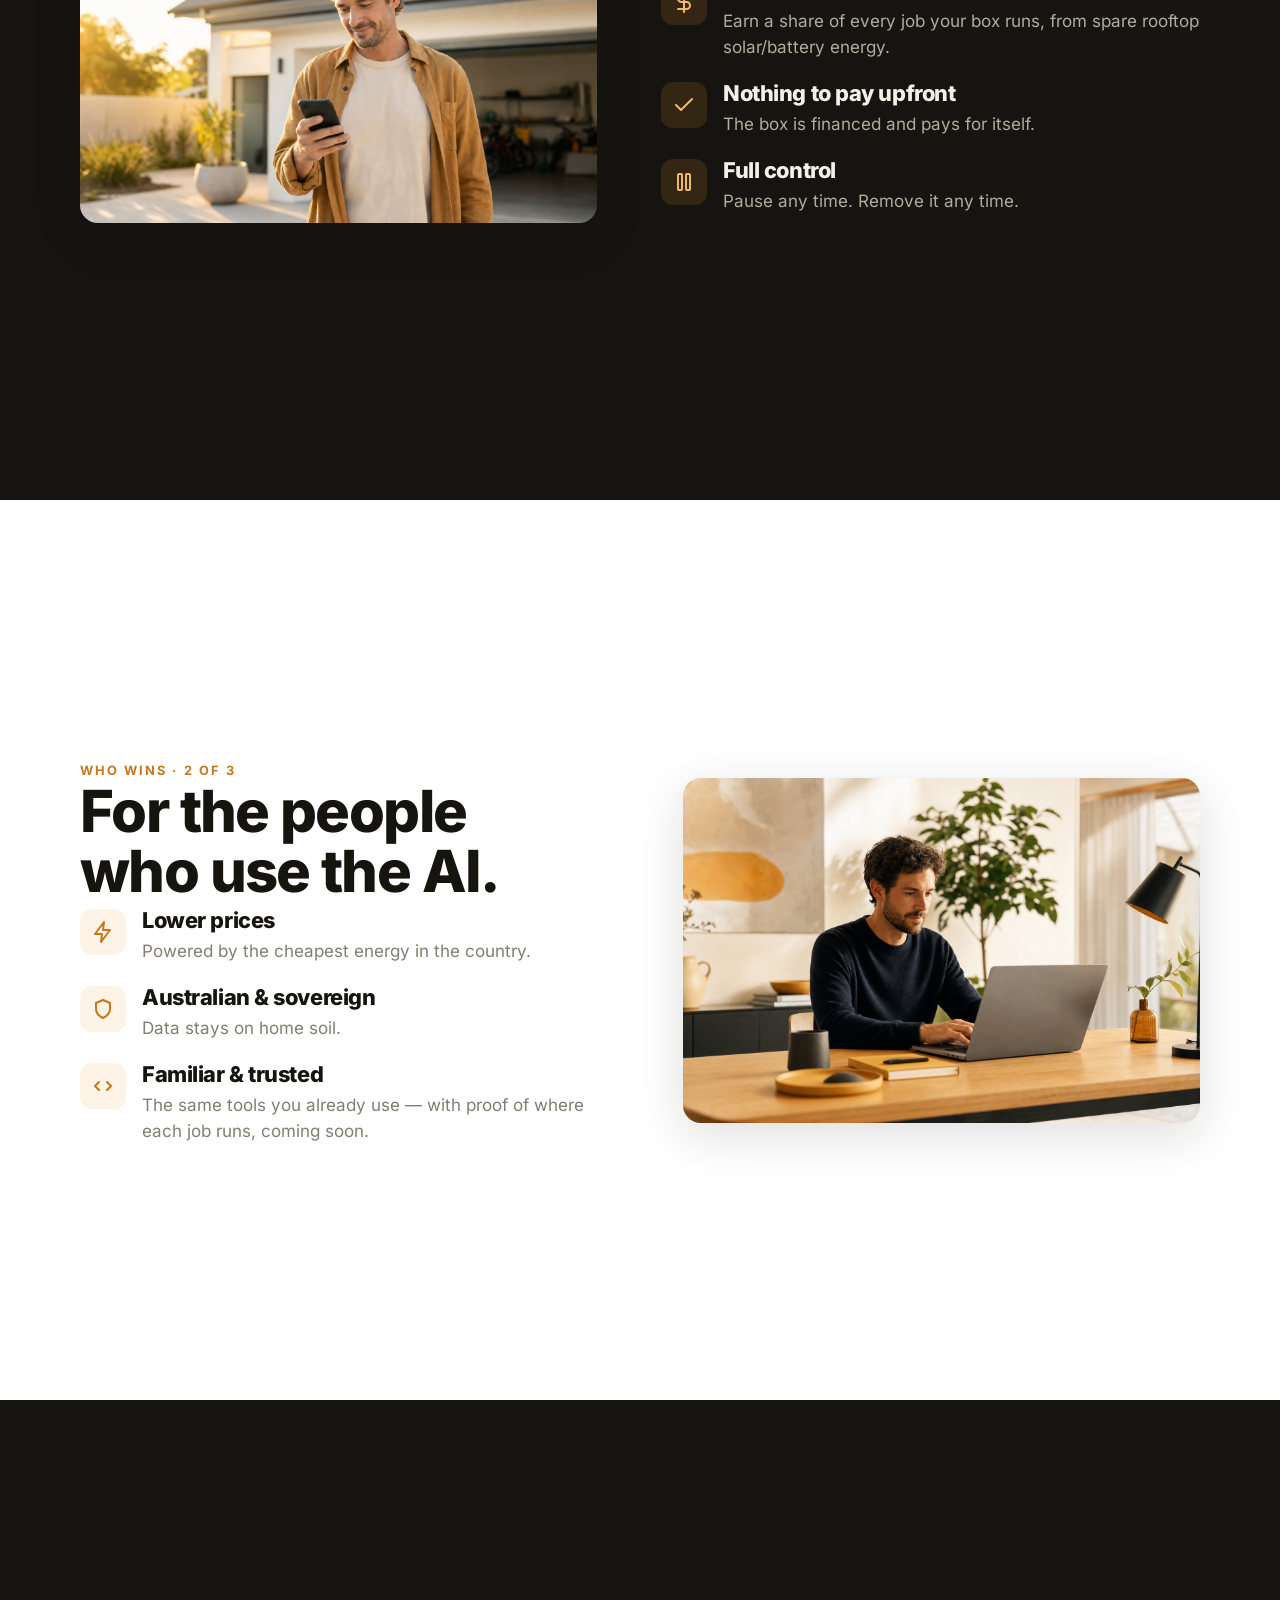
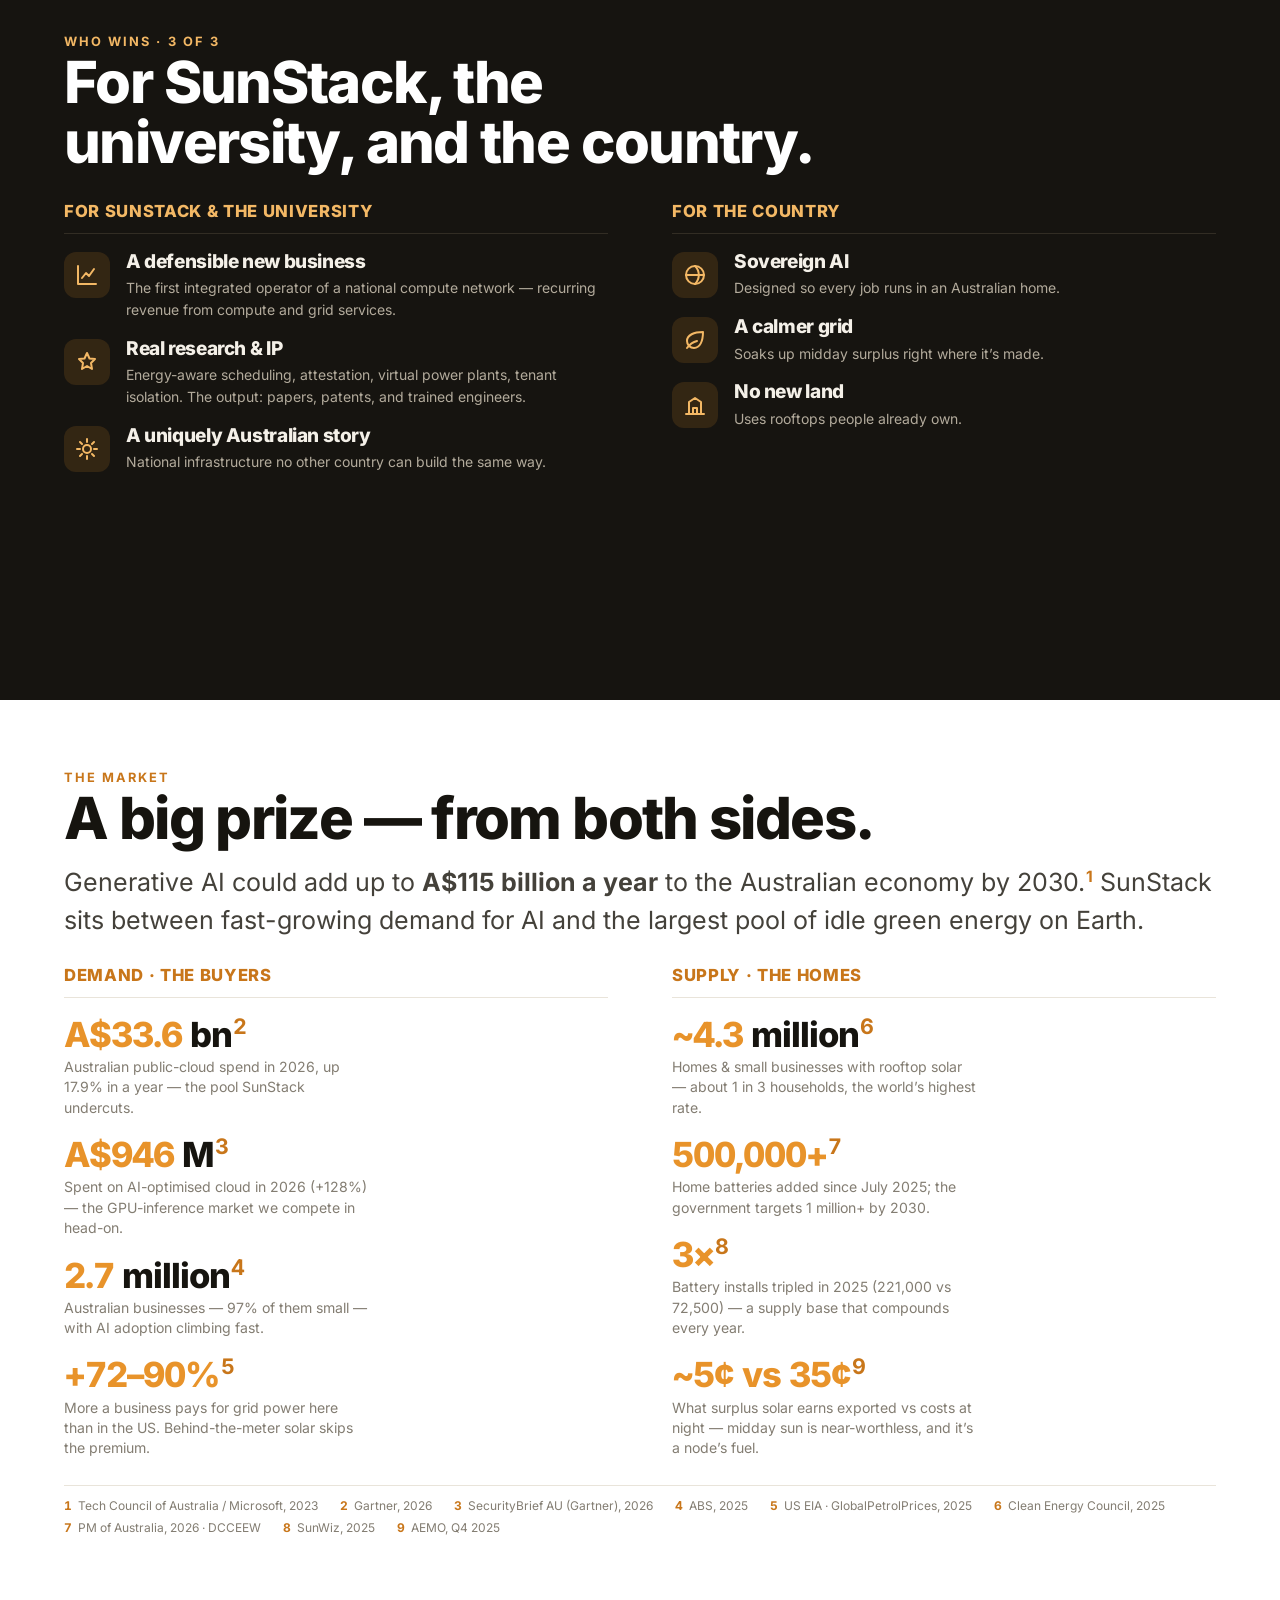
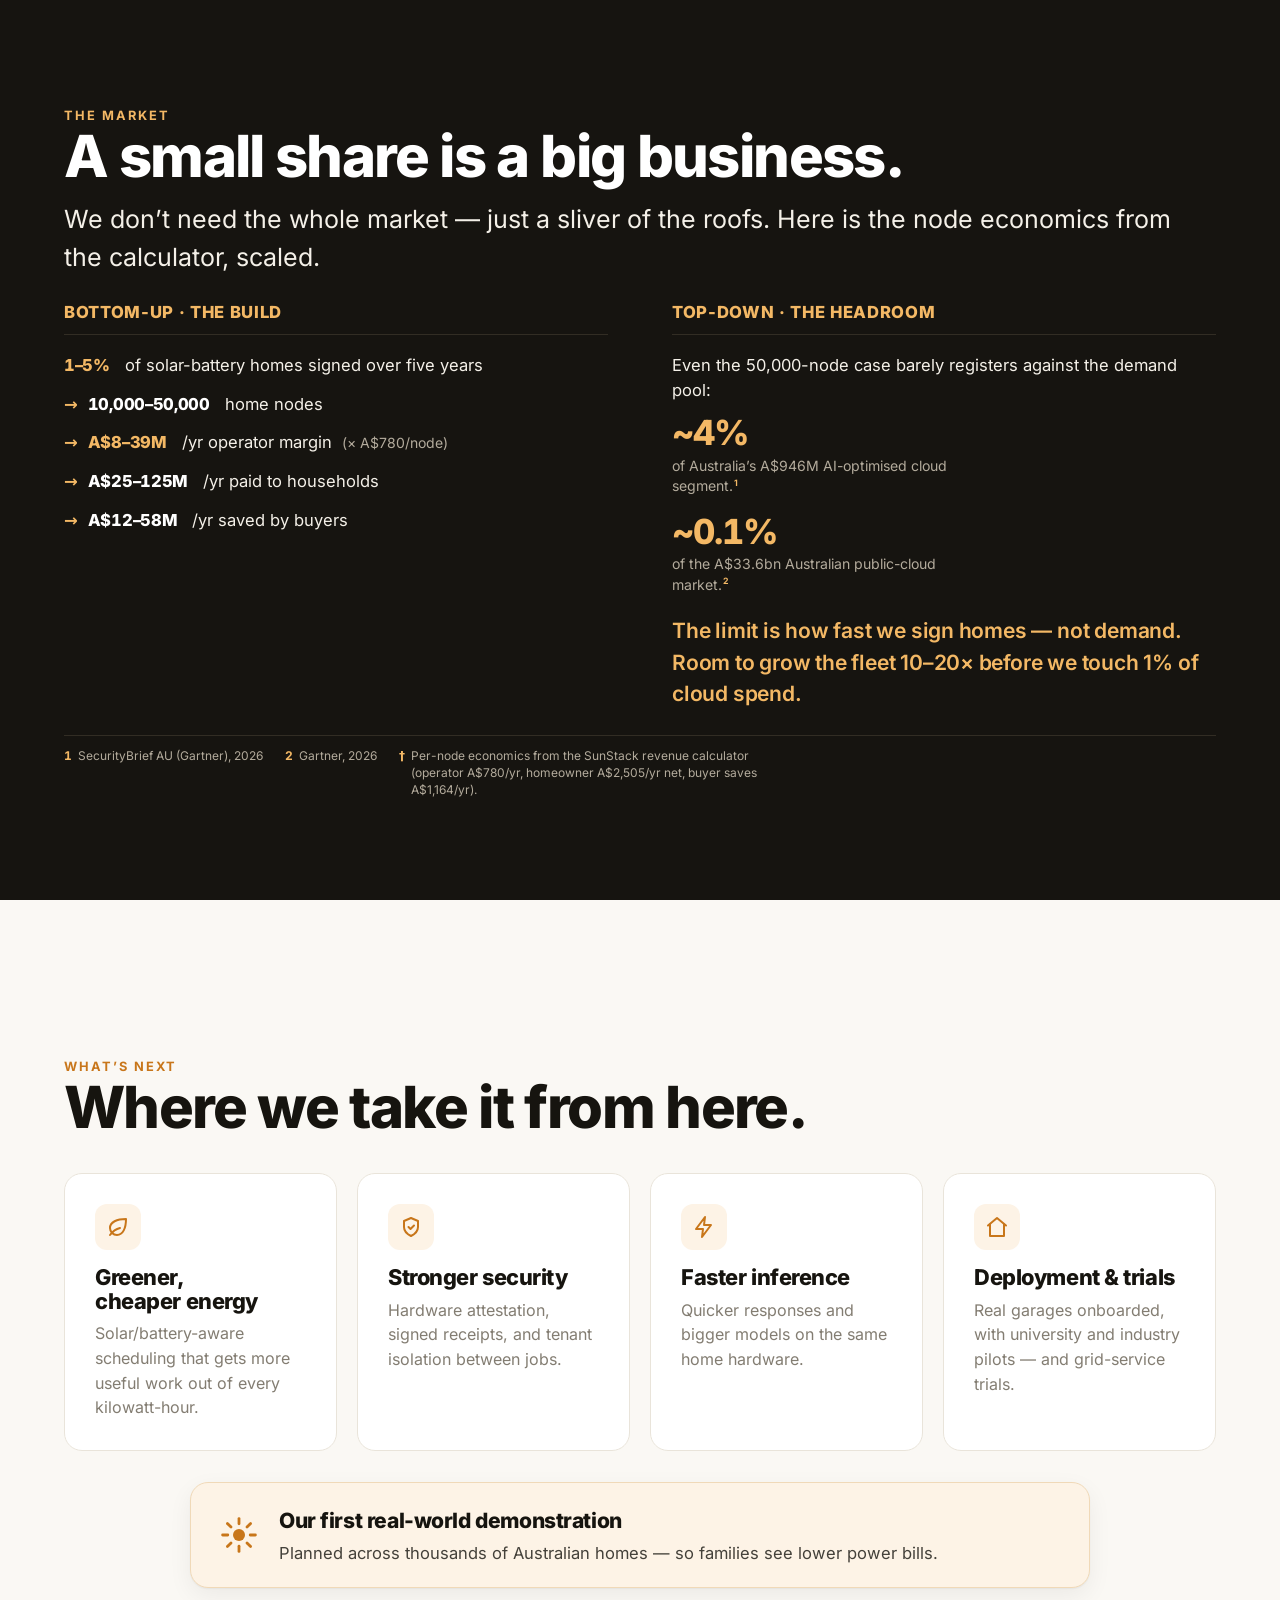
==== commit 4e9246b4: "deck: match closing backers to the cover" ====
--- a/index.html
+++ b/index.html
@@ -610,8 +610,10 @@
       <p class="sub" data-anim style="--i:2">We’d love to build it here, with you.</p>
       <div class="ty" data-anim style="--i:3">Thank you.</div>
       <div class="backers" data-anim style="--i:4;margin-top:40px;justify-content:center">
+        <span class="lead-in">Backed by</span>
         <span class="logo-chip"><img src="assets/logos/unsw.png" alt="UNSW" /></span>
         <span class="logo-chip"><img src="assets/logos/trace.png" alt="TRaCE" /></span>
+        <span class="logo-chip logo-chip-nvidia"><img src="assets/logos/nvidia.svg" alt="NVIDIA" /></span>
         <a class="logo-chip logo-chip-stacked" href="https://www.energyspurt.com.au/" target="_blank" rel="noopener"><img src="assets/logos/energyspurt.png" alt="Energy Spurt" /></a>
       </div>
     </div>
--- a/assets/css/styles.css
+++ b/assets/css/styles.css
@@ -482,7 +482,7 @@
 .backers .lead-in { font-size: 12px; letter-spacing: 0.08em; text-transform: uppercase; color: var(--on-dark-muted); margin-right: 4px; }
 .logo-chip { display: inline-flex; align-items: center; justify-content: center; background: #fff; border-radius: 9px; padding: 9px 13px; height: 46px; }
 .logo-chip img { max-height: 26px; max-width: 92px; width: auto; height: auto; object-fit: contain; }
-#tile-1 .logo-chip:not(.logo-chip-stacked) { width: 96px; }
+.backers .logo-chip:not(.logo-chip-stacked) { width: 96px; }
 .logo-chip-nvidia img { width: 70px; height: 26px; }
 /* Stacked logos (mark over wordmark, e.g. Energy Spurt) need more height so they aren't shrunk/cut */
 .logo-chip-stacked { height: auto; padding: 6px 12px; }
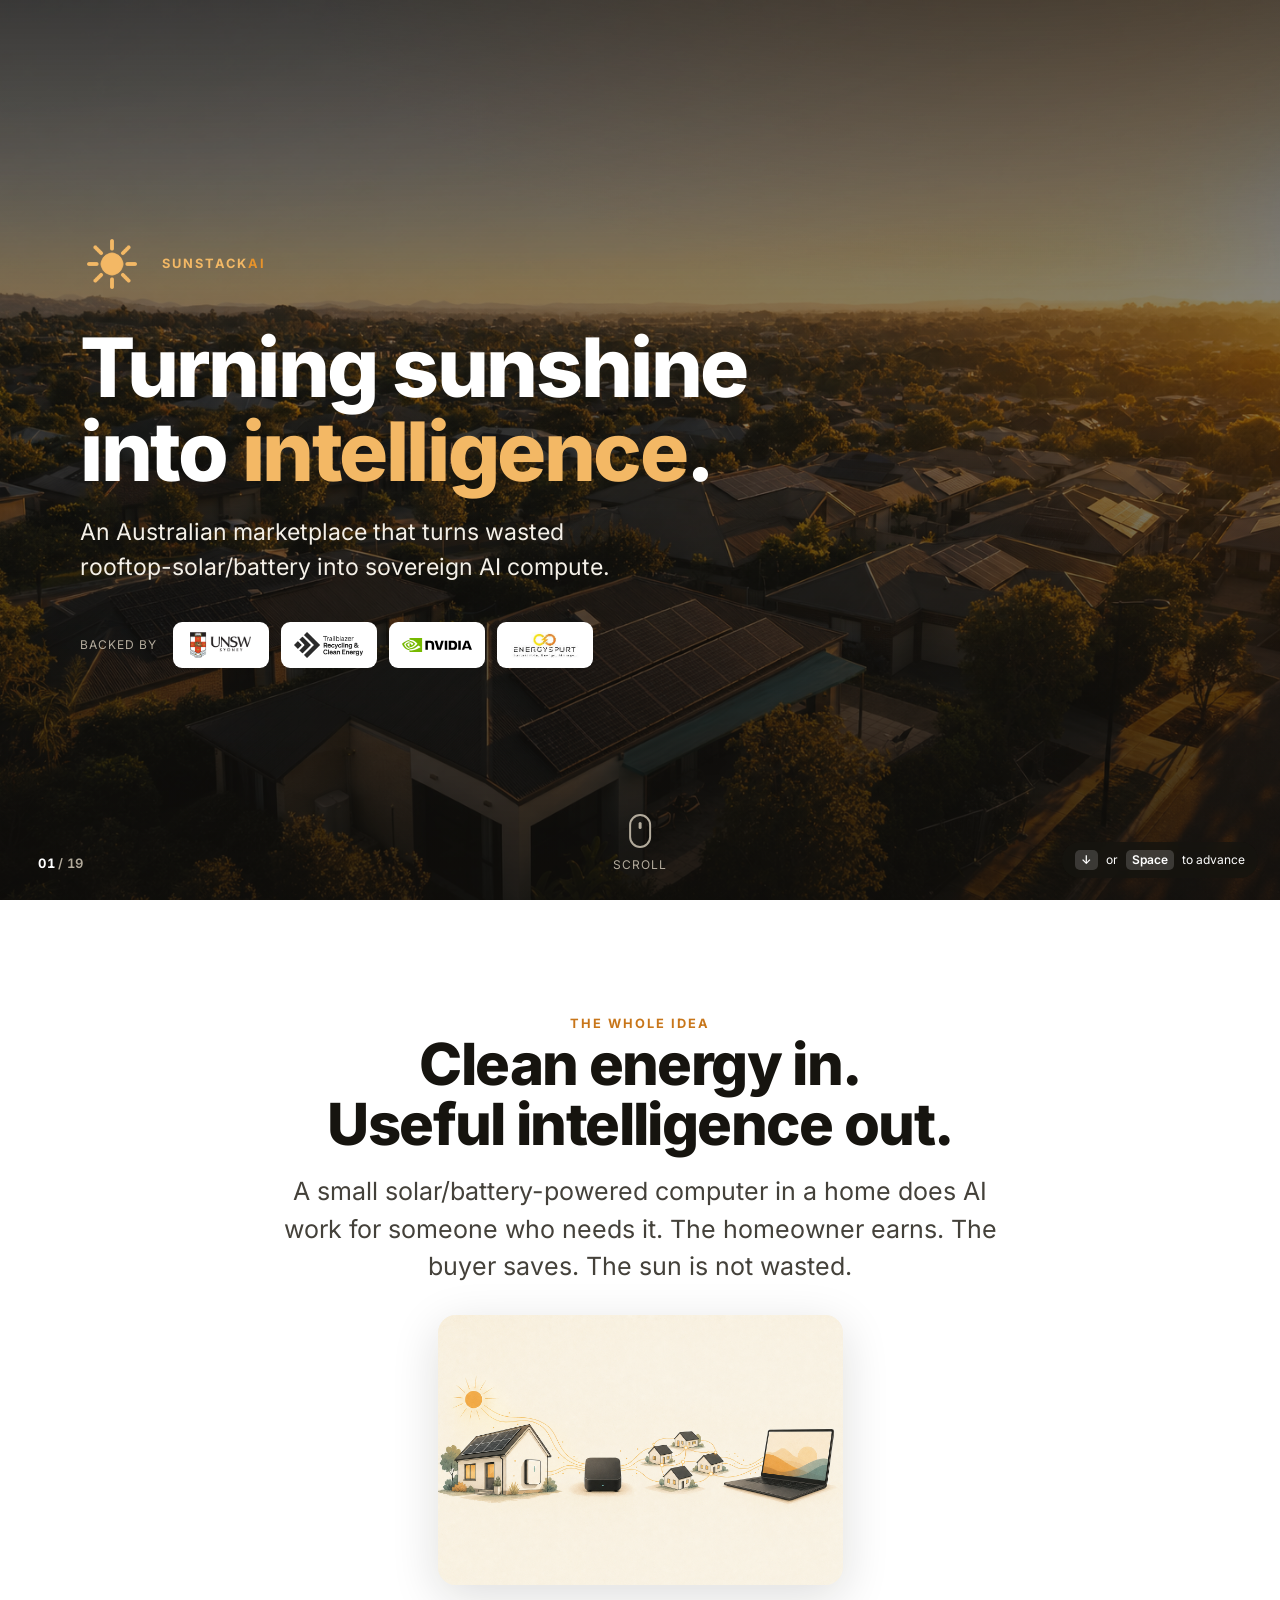
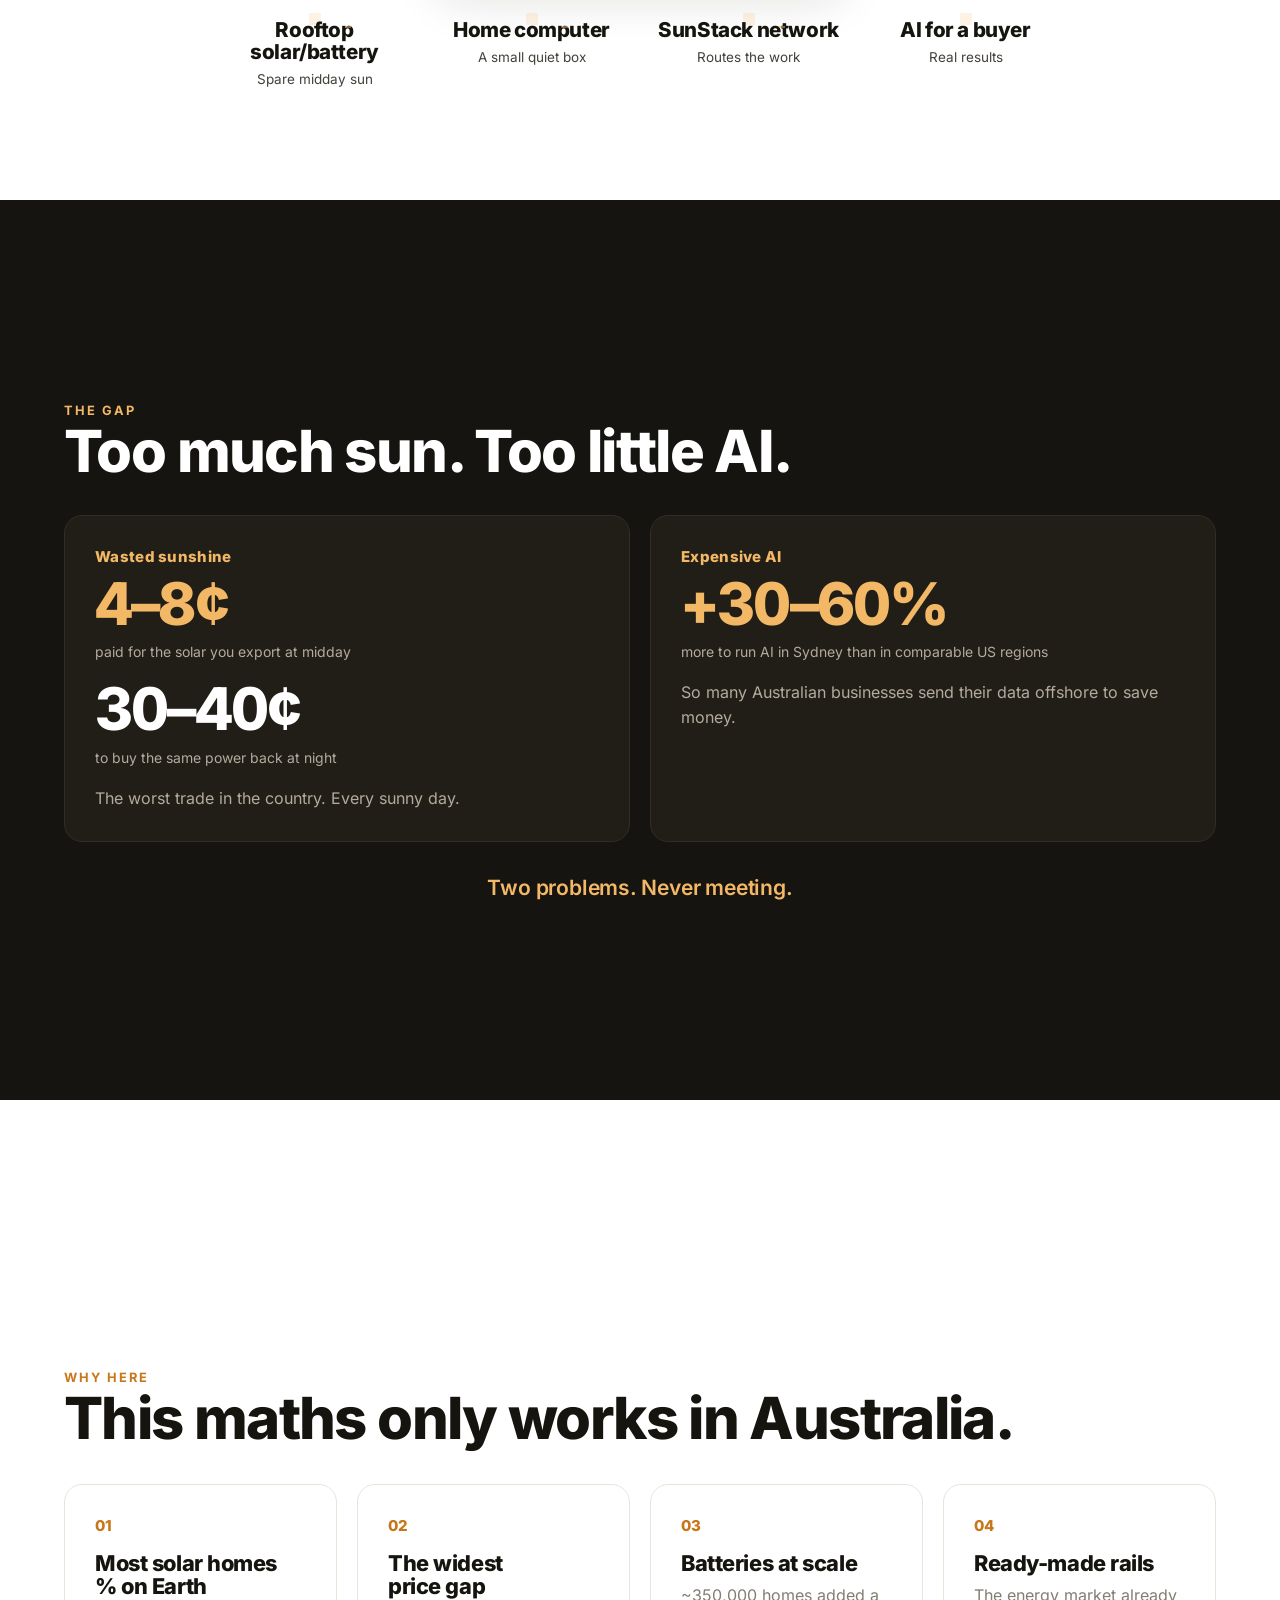
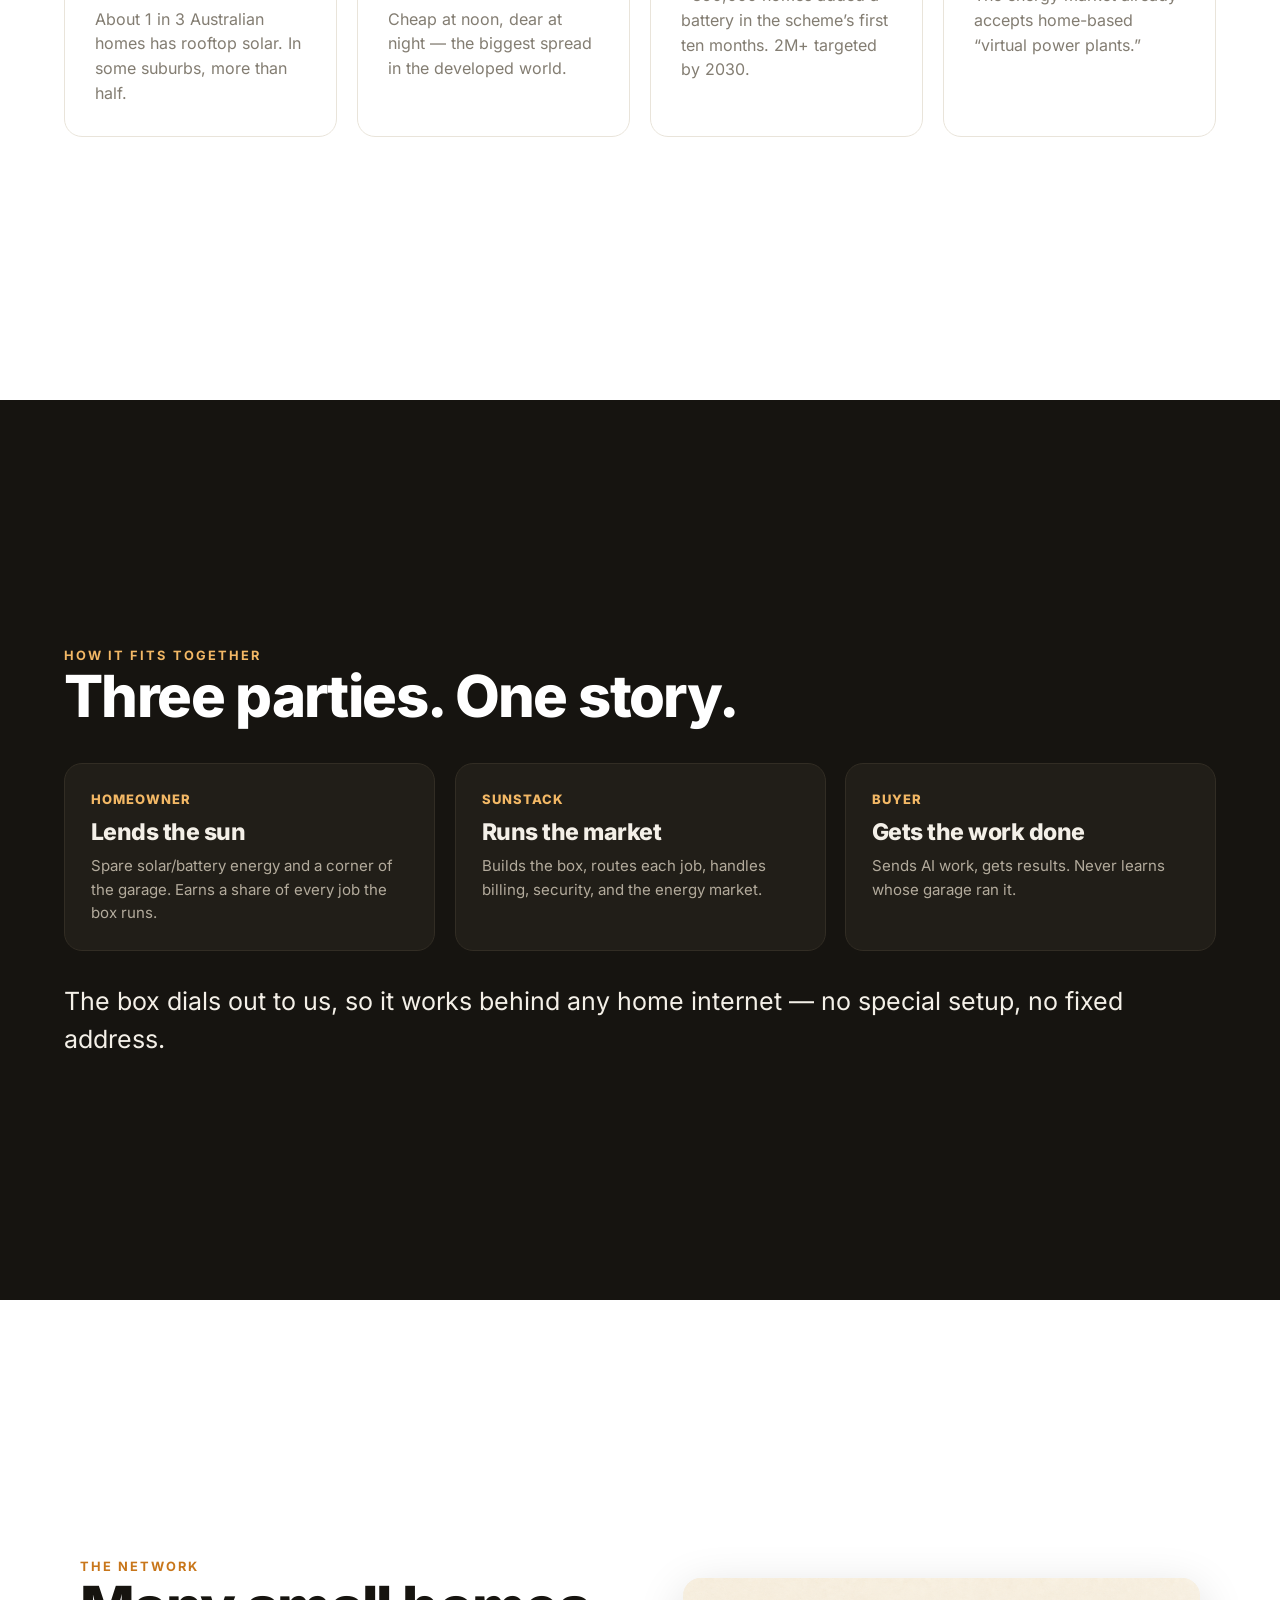
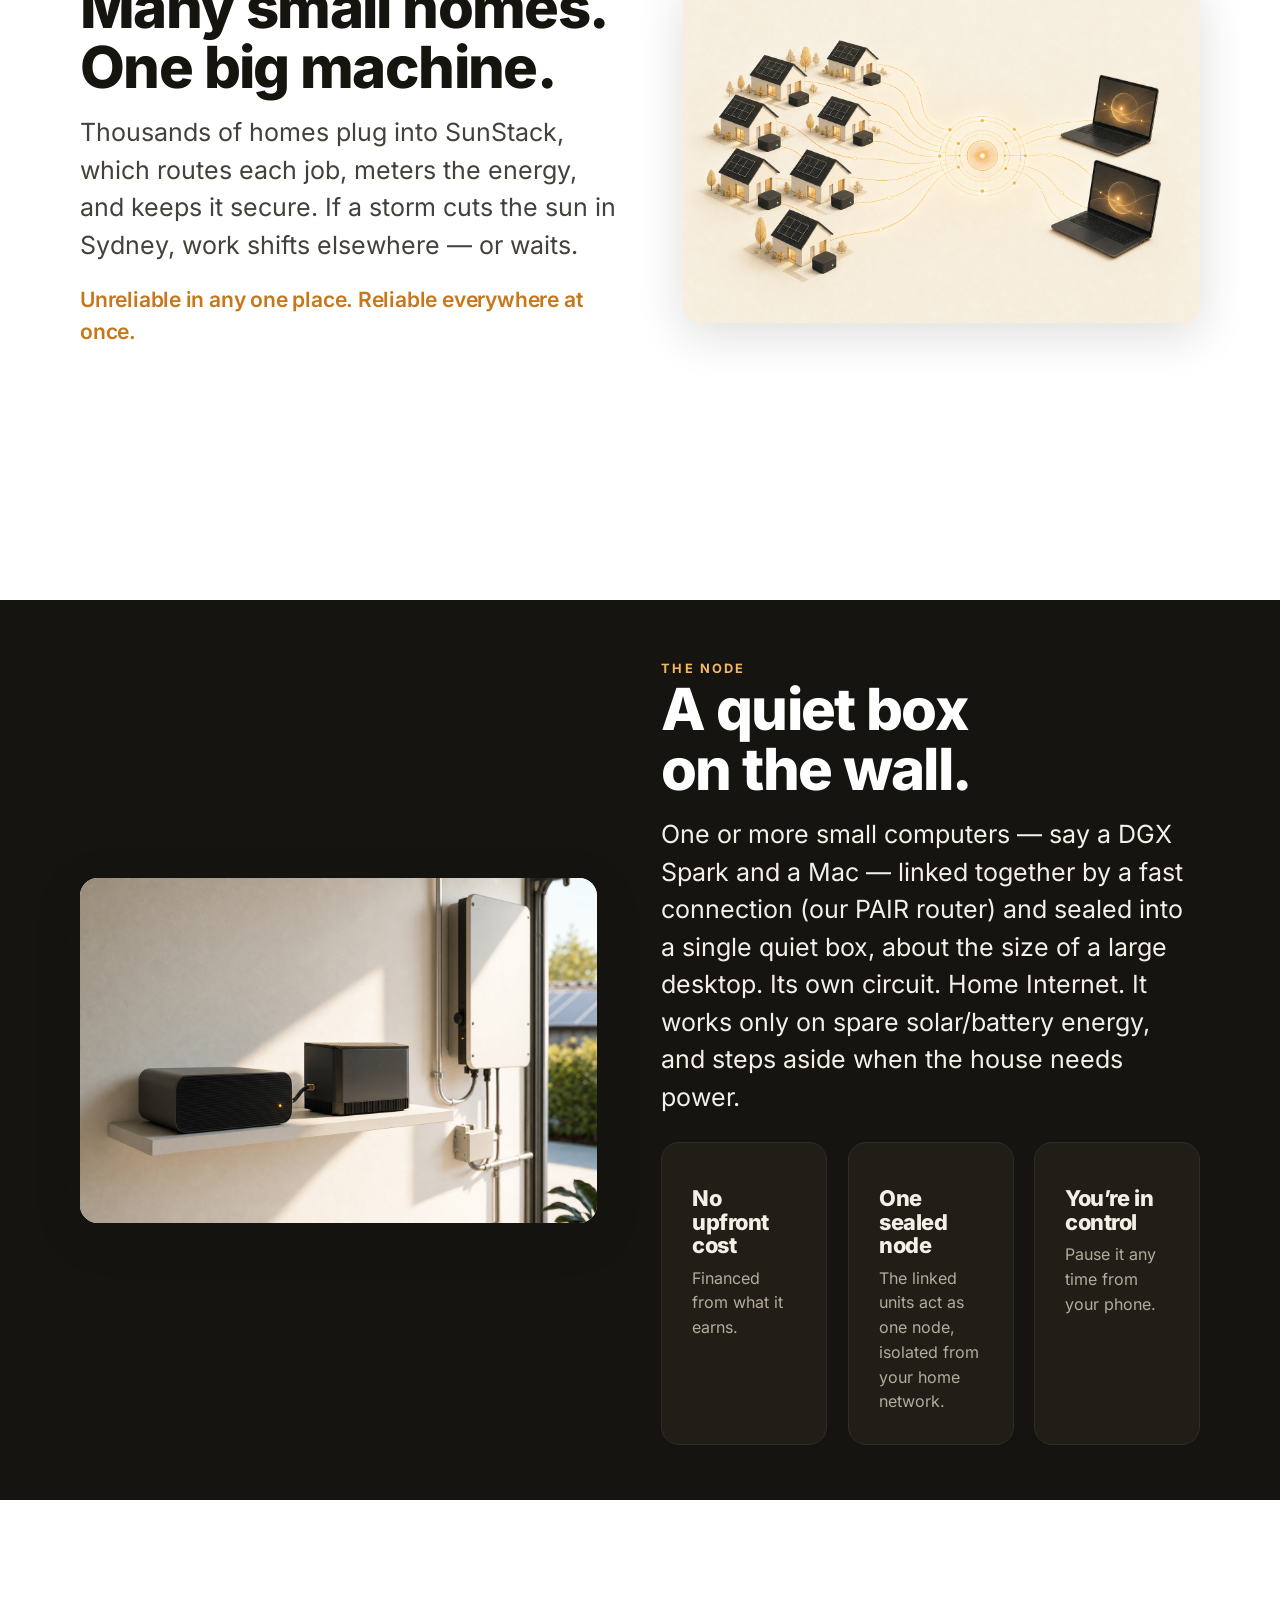
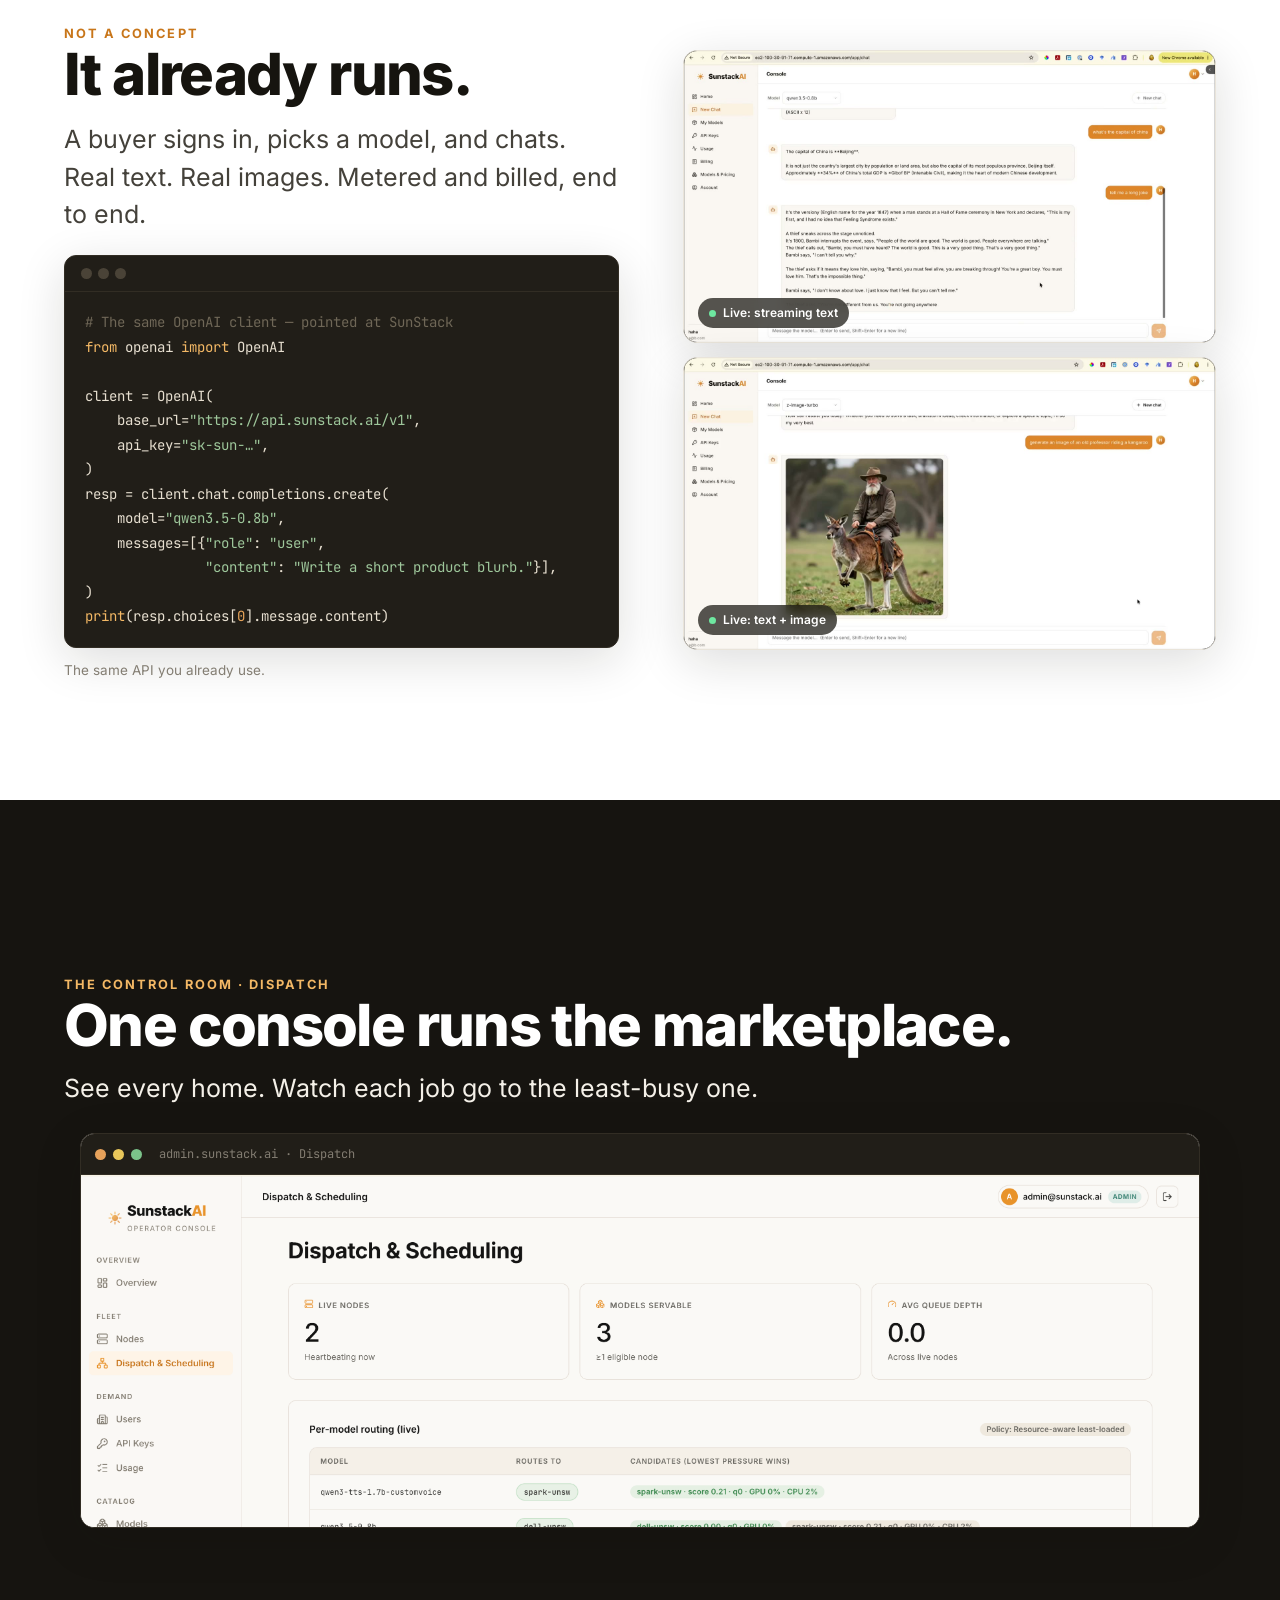
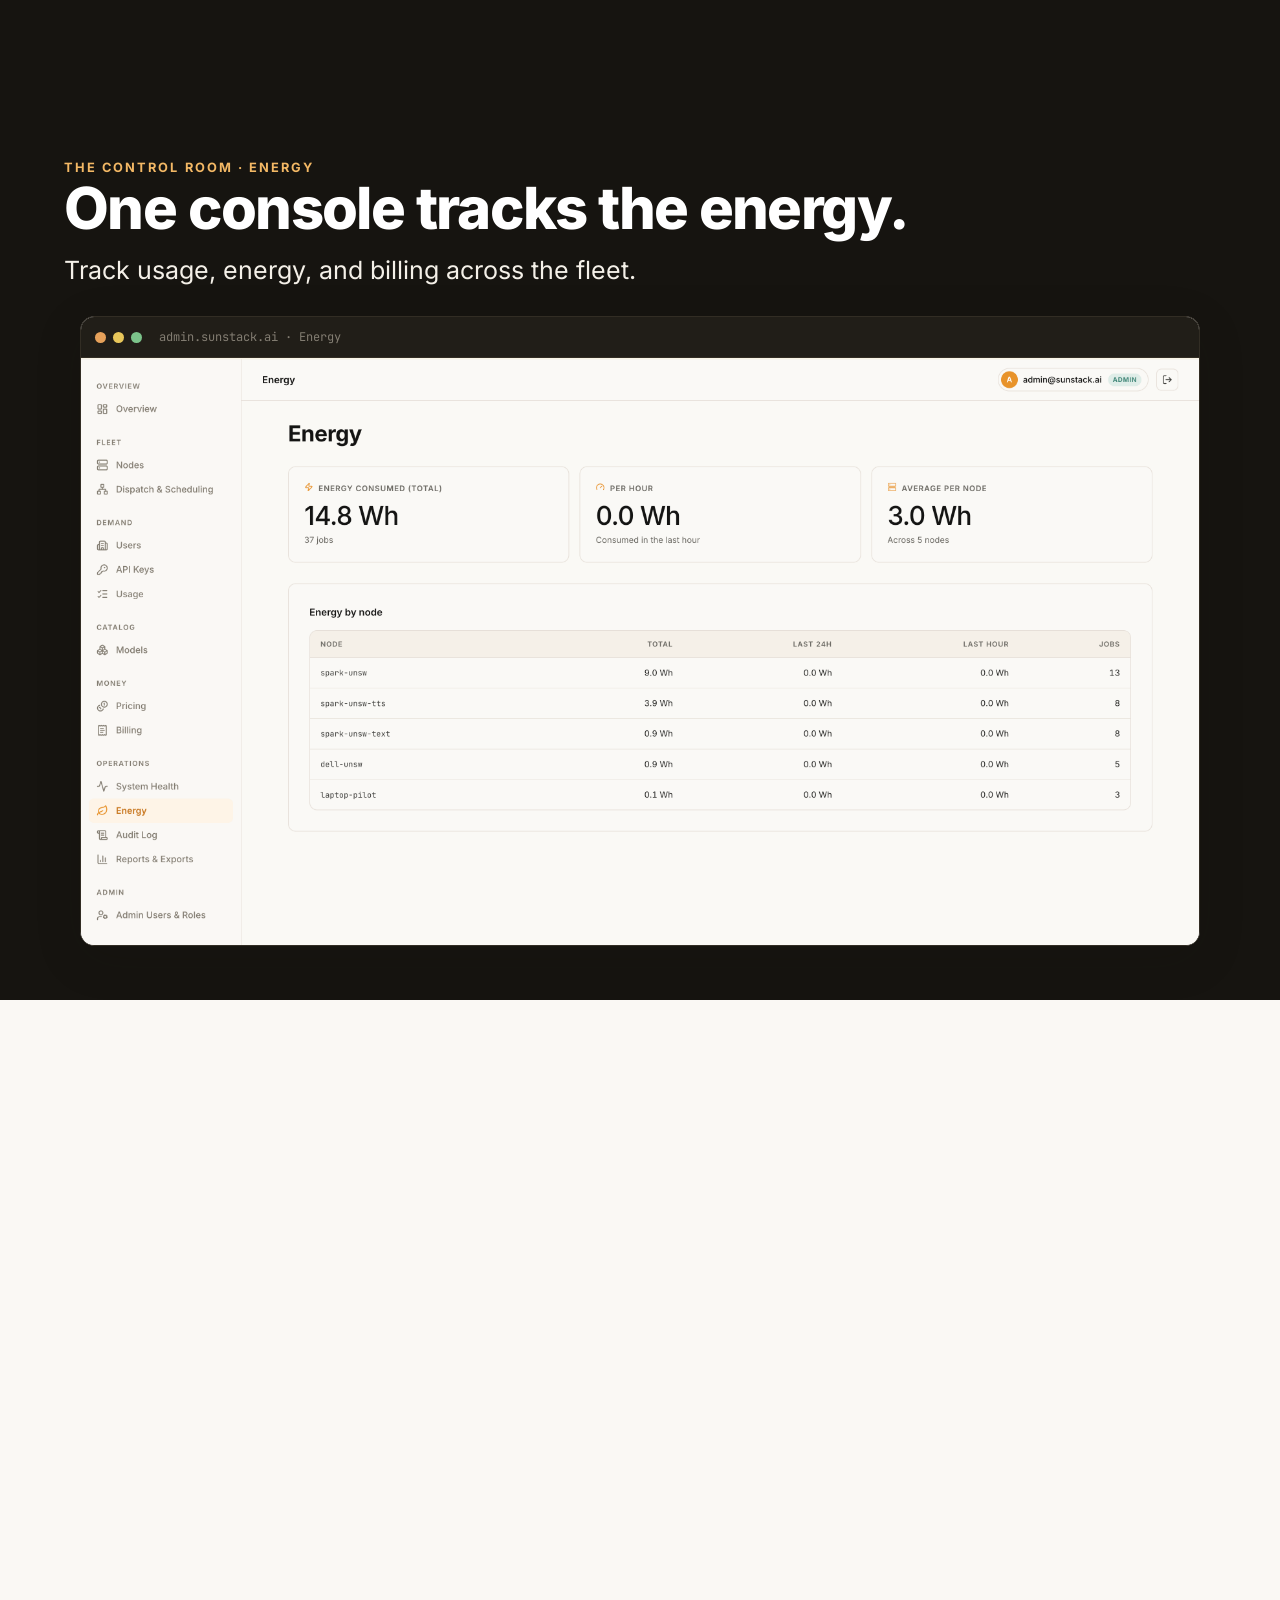
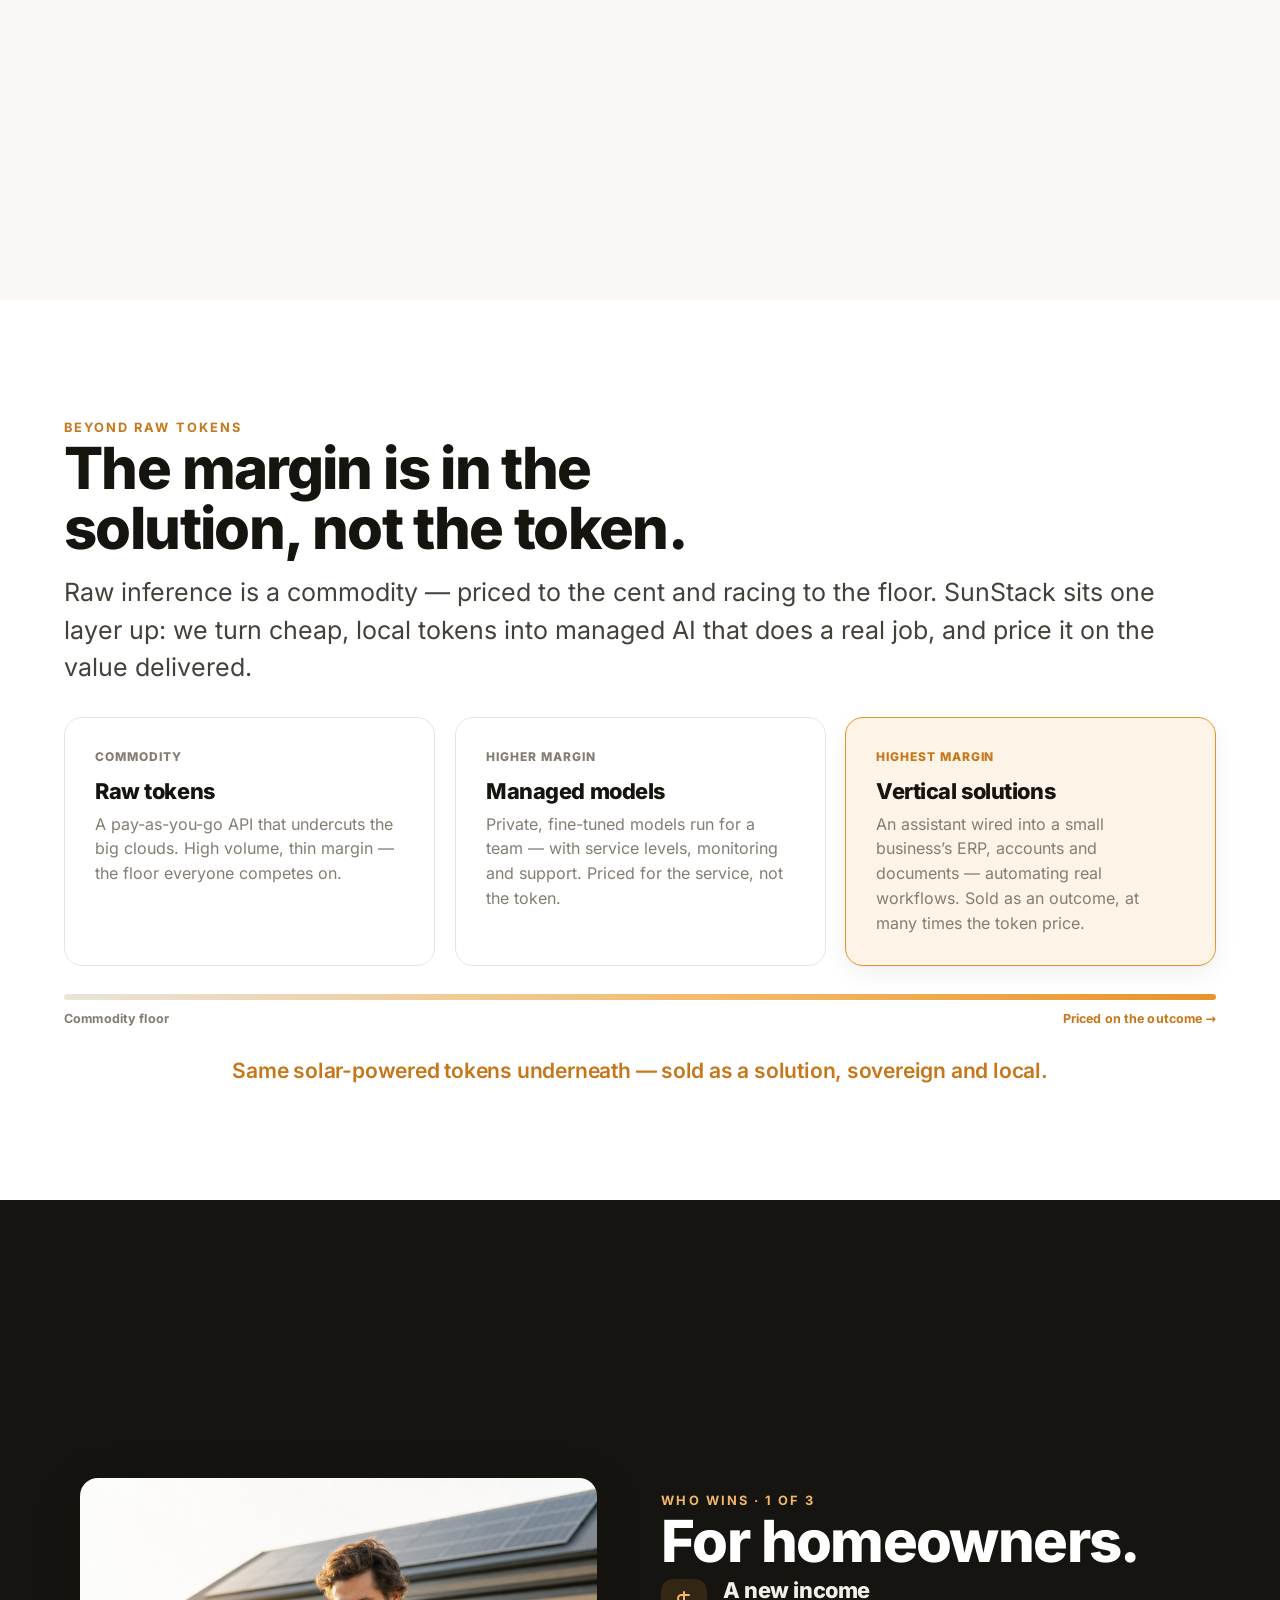
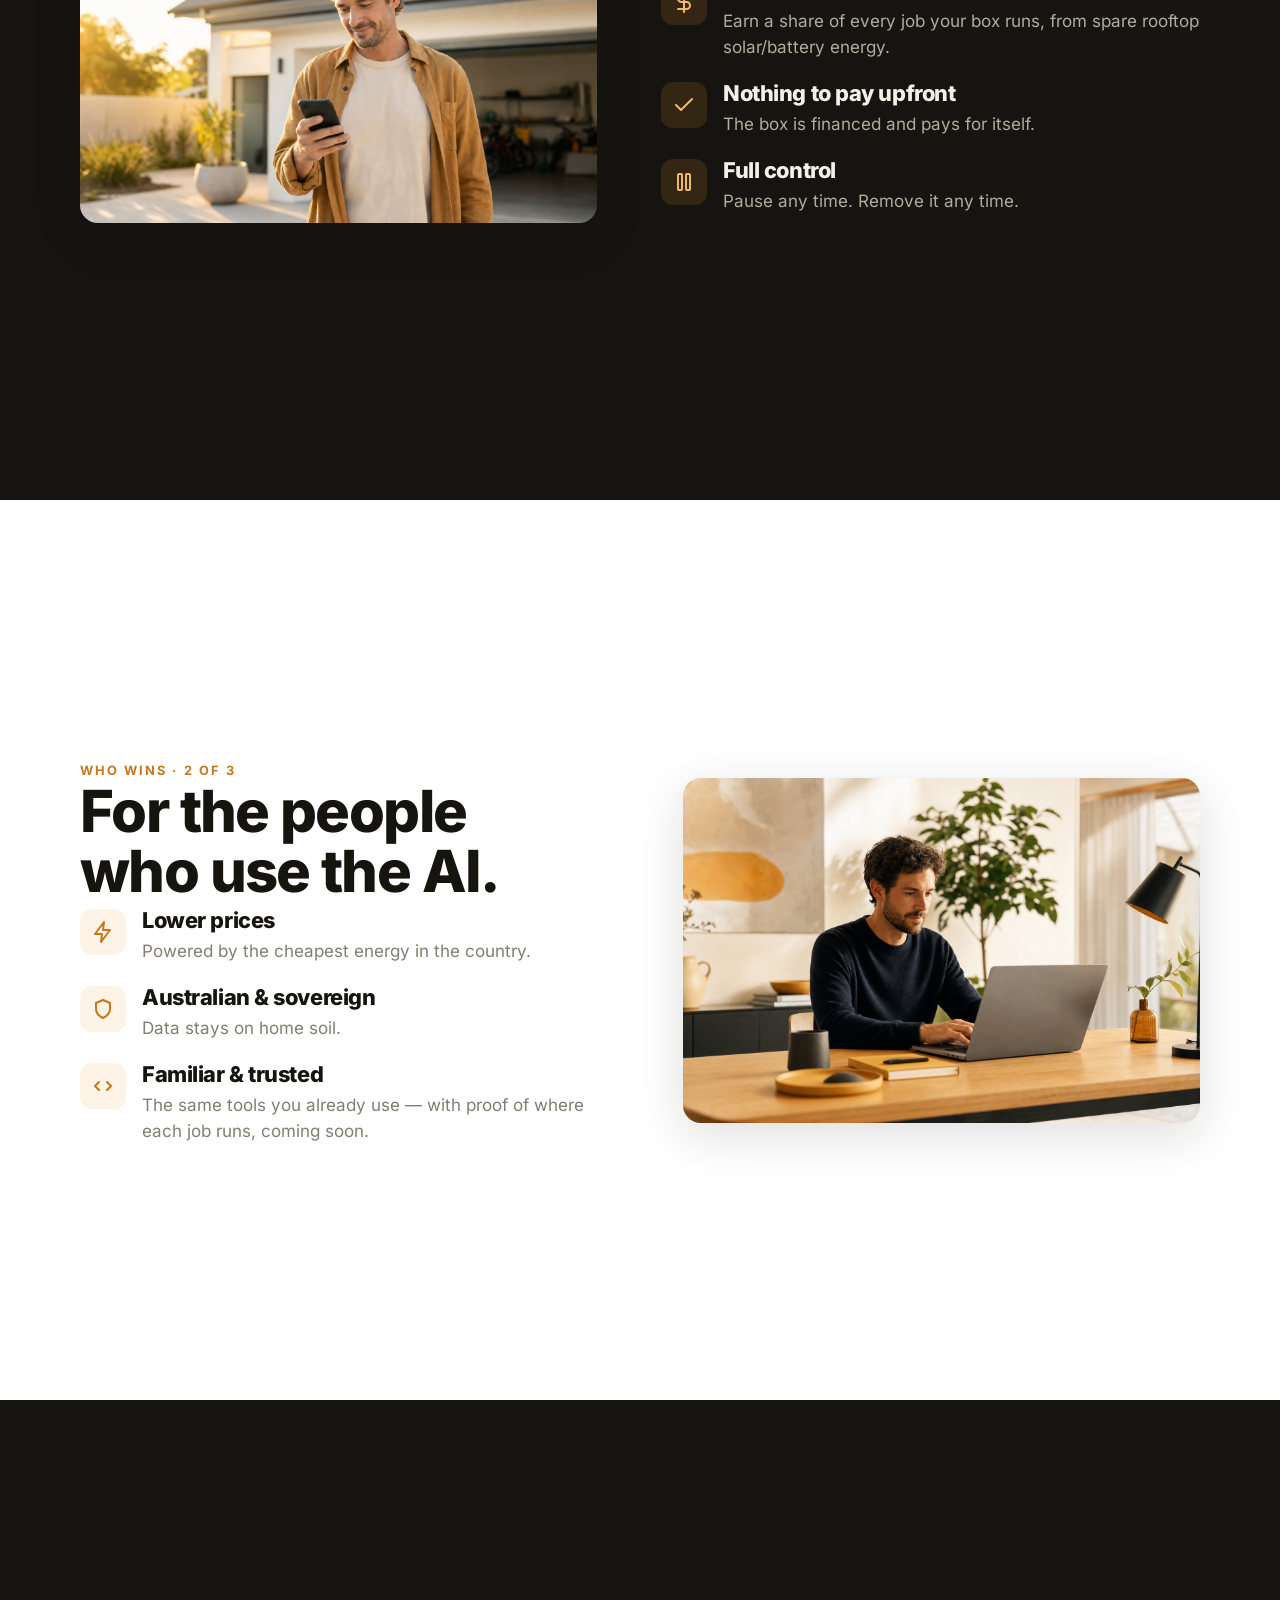
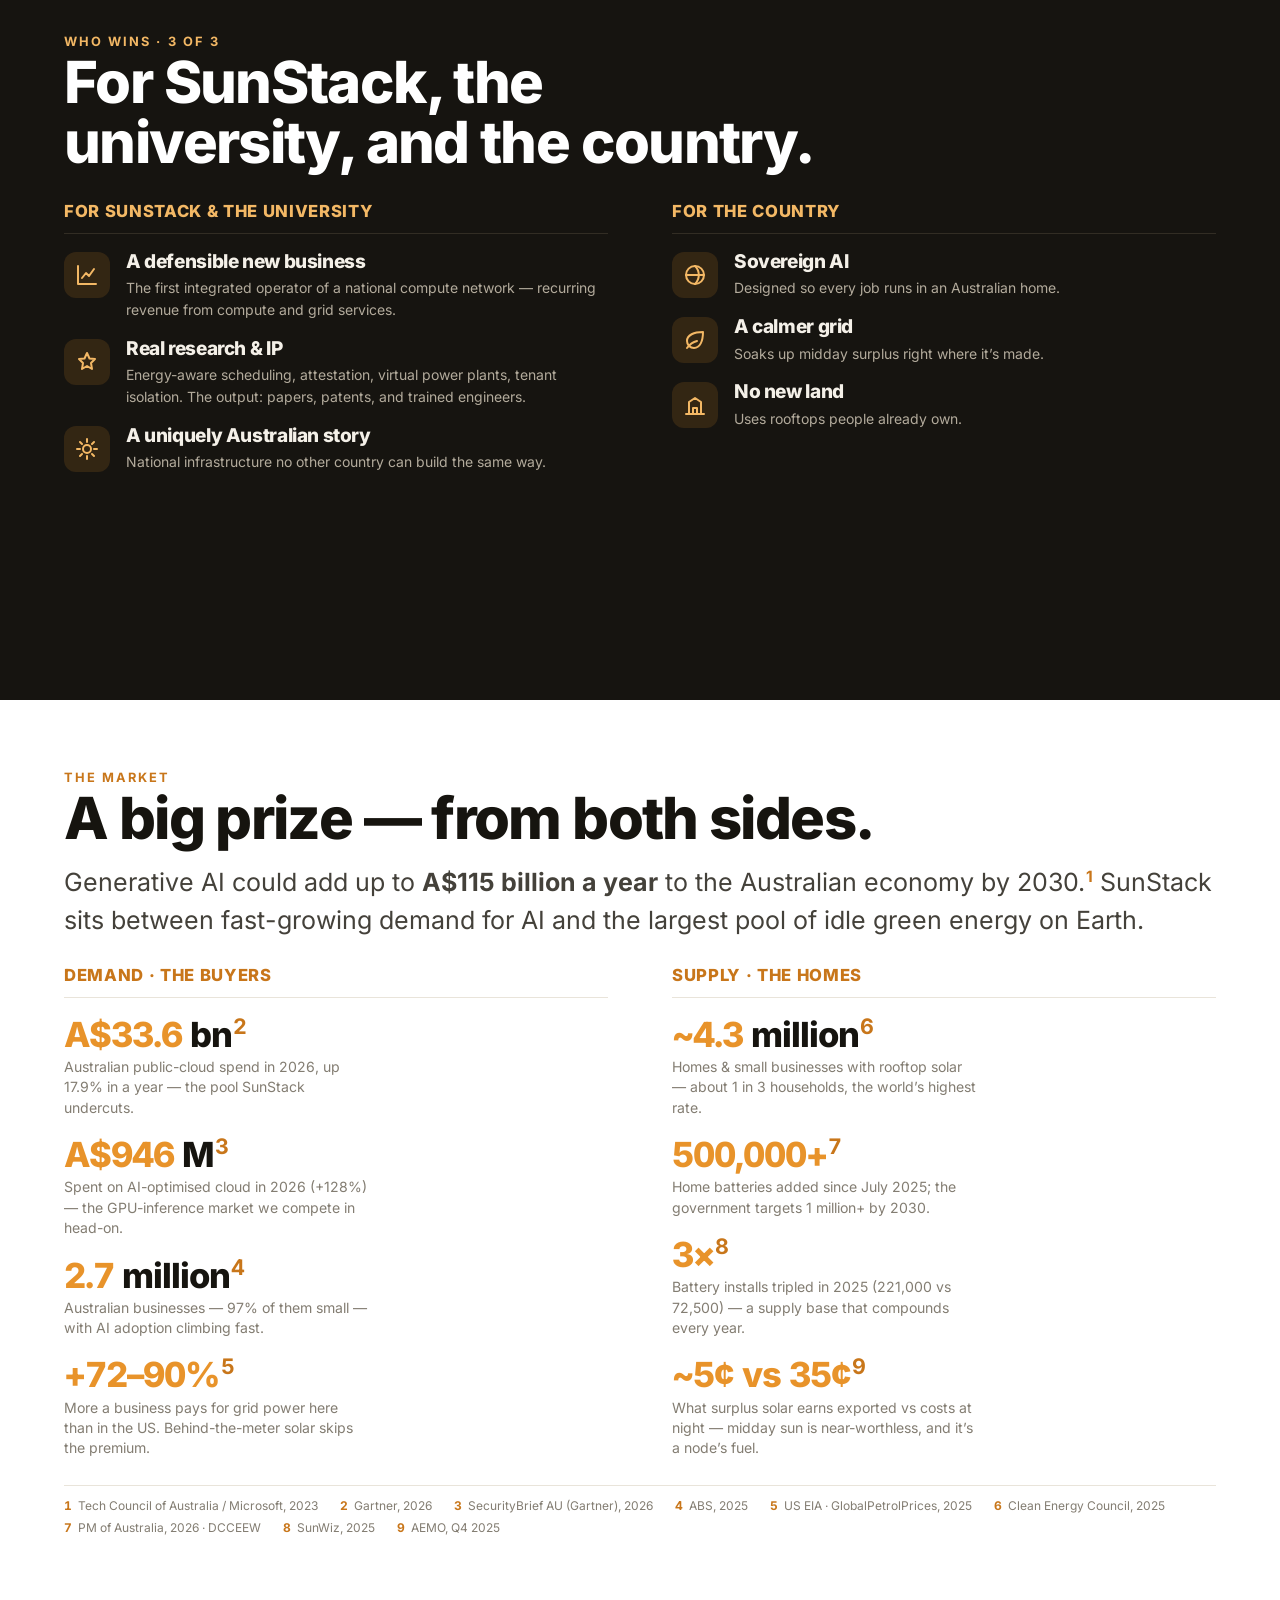
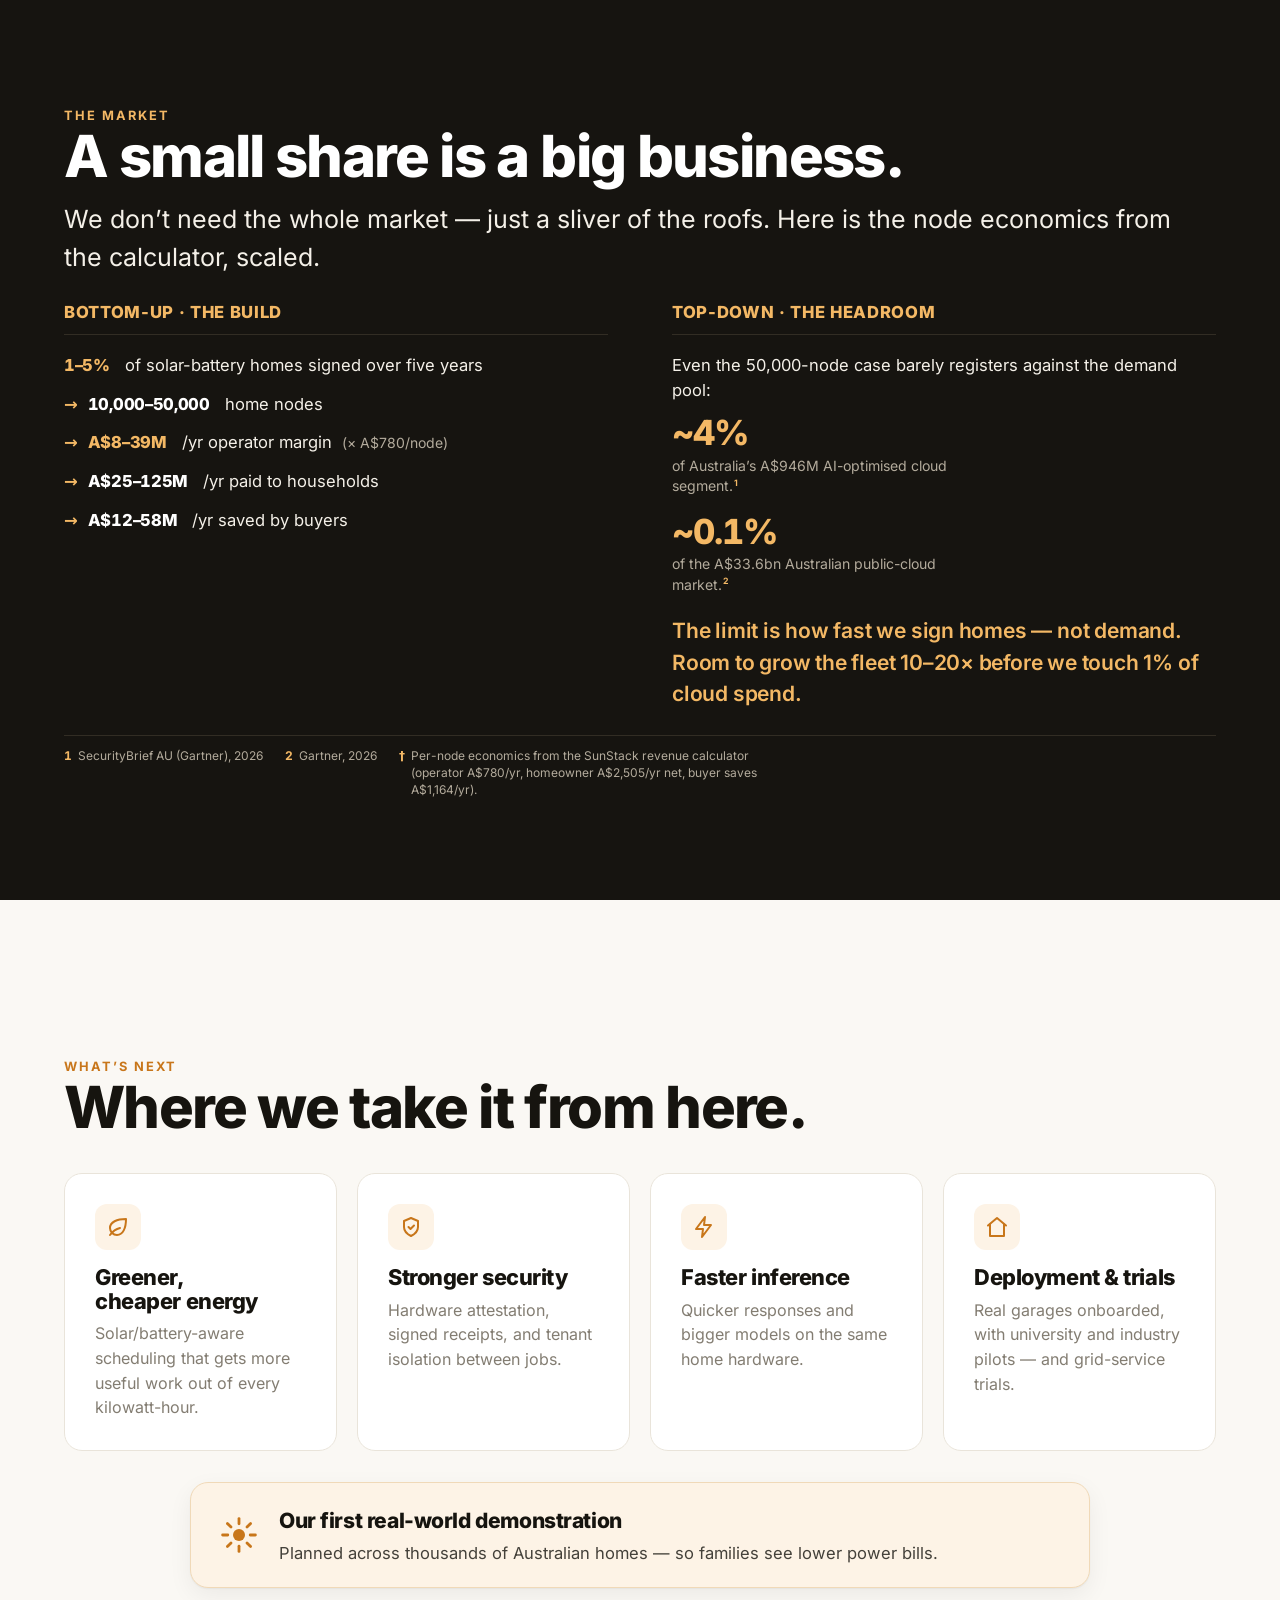
==== commit 0c5b8f37: "deck: crop Energy Spurt padding to match backer cards" ====
--- a/index.html
+++ b/index.html
@@ -71,7 +71,7 @@
         <span class="logo-chip"><img src="assets/logos/unsw.png" alt="UNSW" /></span>
         <span class="logo-chip"><img src="assets/logos/trace.png" alt="TRaCE" /></span>
         <span class="logo-chip logo-chip-nvidia"><img src="assets/logos/nvidia.svg" alt="NVIDIA" /></span>
-        <a class="logo-chip logo-chip-stacked" href="https://www.energyspurt.com.au/" target="_blank" rel="noopener"><img src="assets/logos/energyspurt.png" alt="Energy Spurt" /></a>
+        <a class="logo-chip logo-chip-energyspurt" href="https://www.energyspurt.com.au/" target="_blank" rel="noopener"><span class="logo-crop"><img src="assets/logos/energyspurt.png" alt="Energy Spurt" /></span></a>
       </div>
     </div>
     <div class="scrollhint" aria-hidden="true"><span class="m"></span>Scroll</div>
@@ -614,7 +614,7 @@
         <span class="logo-chip"><img src="assets/logos/unsw.png" alt="UNSW" /></span>
         <span class="logo-chip"><img src="assets/logos/trace.png" alt="TRaCE" /></span>
         <span class="logo-chip logo-chip-nvidia"><img src="assets/logos/nvidia.svg" alt="NVIDIA" /></span>
-        <a class="logo-chip logo-chip-stacked" href="https://www.energyspurt.com.au/" target="_blank" rel="noopener"><img src="assets/logos/energyspurt.png" alt="Energy Spurt" /></a>
+        <a class="logo-chip logo-chip-energyspurt" href="https://www.energyspurt.com.au/" target="_blank" rel="noopener"><span class="logo-crop"><img src="assets/logos/energyspurt.png" alt="Energy Spurt" /></span></a>
       </div>
     </div>
   </section>
--- a/assets/css/styles.css
+++ b/assets/css/styles.css
@@ -482,11 +482,11 @@
 .backers .lead-in { font-size: 12px; letter-spacing: 0.08em; text-transform: uppercase; color: var(--on-dark-muted); margin-right: 4px; }
 .logo-chip { display: inline-flex; align-items: center; justify-content: center; background: #fff; border-radius: 9px; padding: 9px 13px; height: 46px; }
 .logo-chip img { max-height: 26px; max-width: 92px; width: auto; height: auto; object-fit: contain; }
-.backers .logo-chip:not(.logo-chip-stacked) { width: 96px; }
+.backers .logo-chip { width: 96px; }
 .logo-chip-nvidia img { width: 70px; height: 26px; }
-/* Stacked logos (mark over wordmark, e.g. Energy Spurt) need more height so they aren't shrunk/cut */
-.logo-chip-stacked { height: auto; padding: 6px 12px; }
-.logo-chip-stacked img { max-height: 44px; max-width: 130px; }
+/* Crop the original Energy Spurt image's outer padding; retain the mark, name and tagline. */
+.logo-chip-energyspurt .logo-crop { position: relative; display: block; width: 70px; height: 26px; overflow: hidden; }
+.logo-chip-energyspurt img { position: absolute; width: 96px; height: auto; max-width: none; max-height: none; left: -11px; top: -9px; }
 
 /* ============================================================
    Thank-you tile
